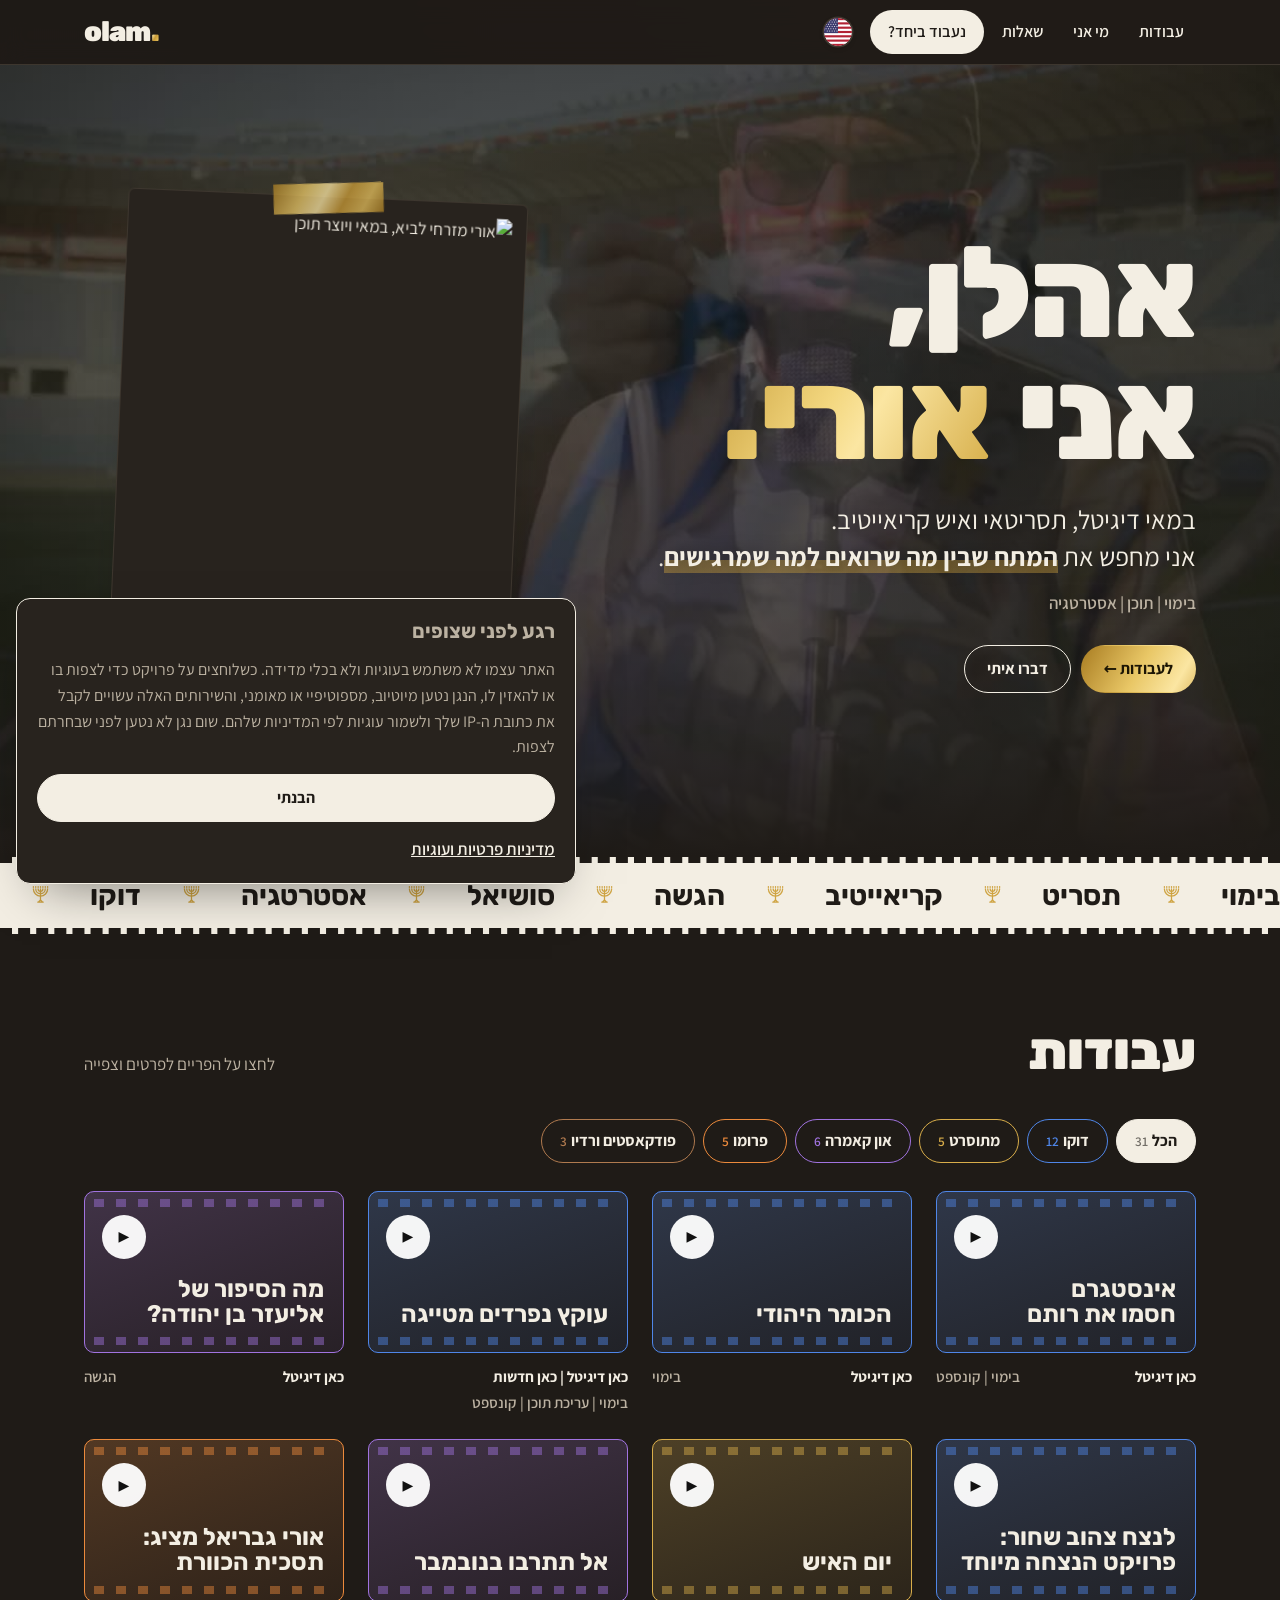
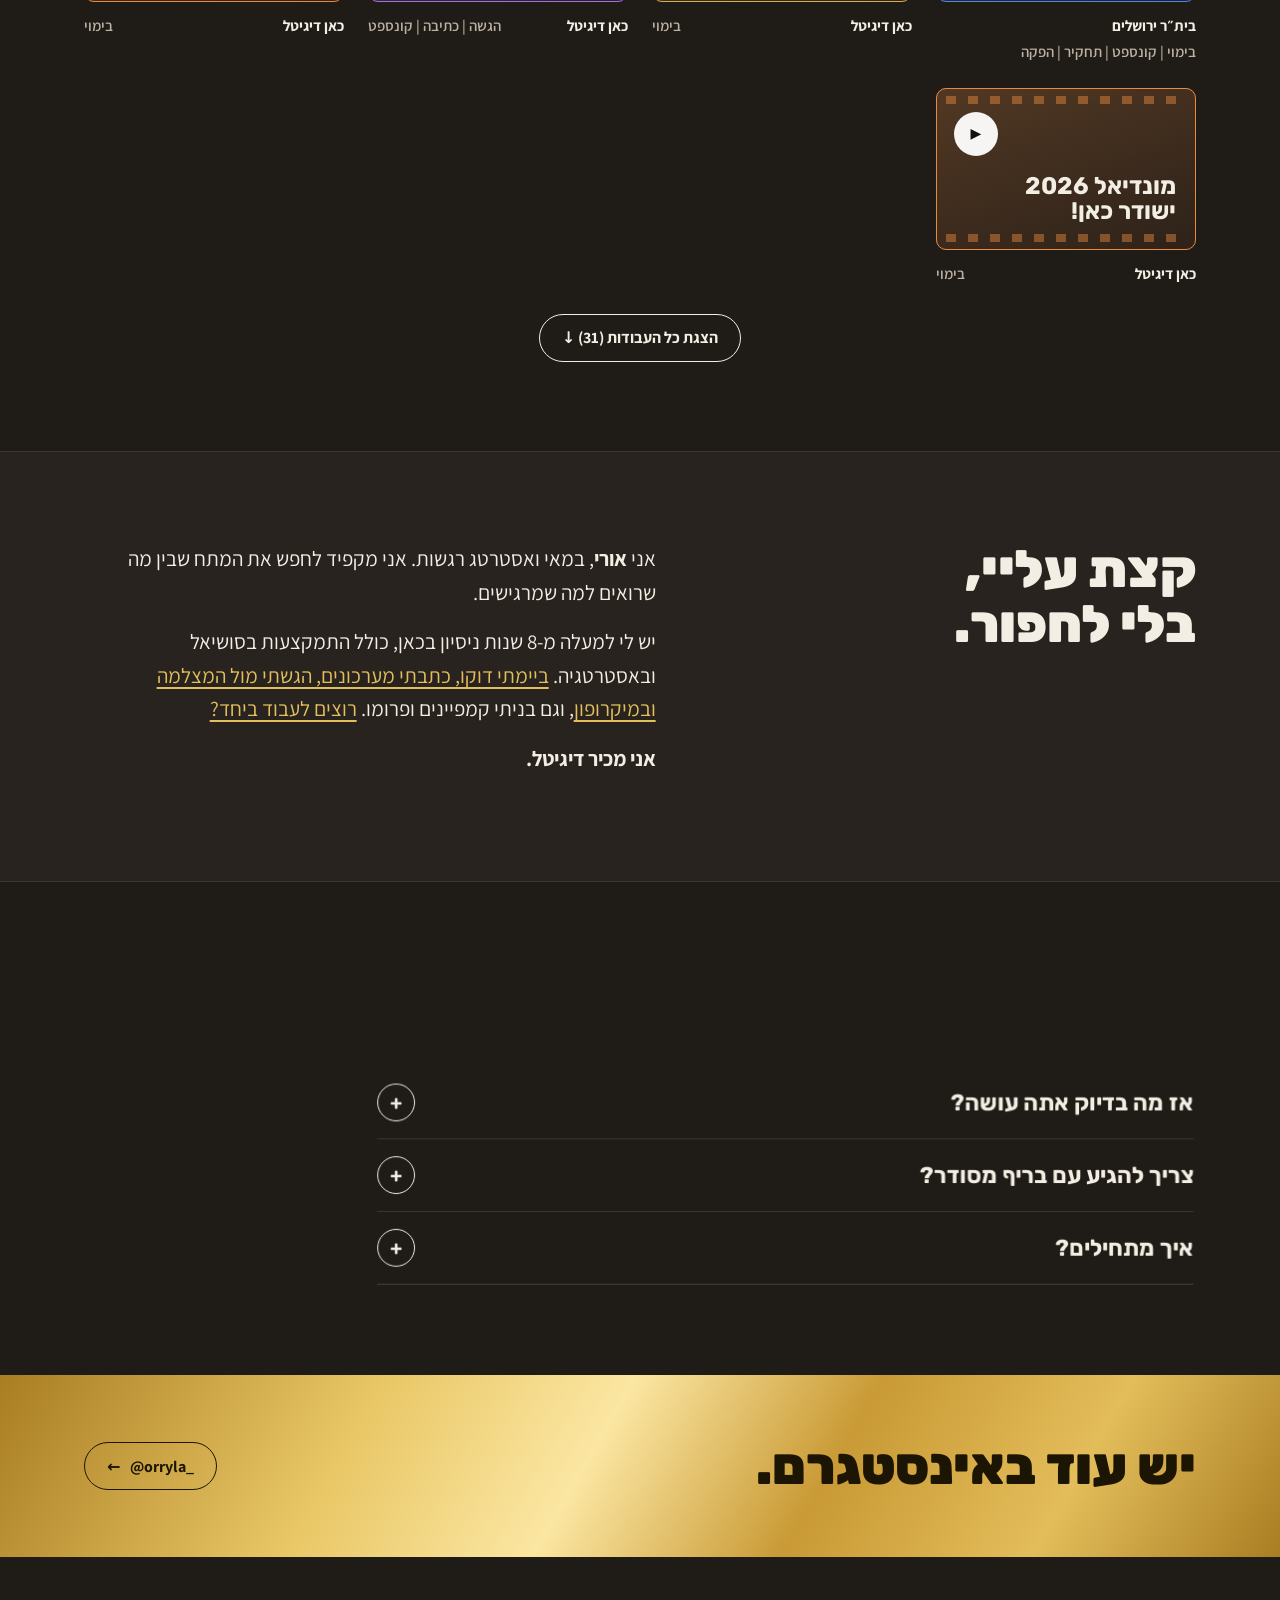
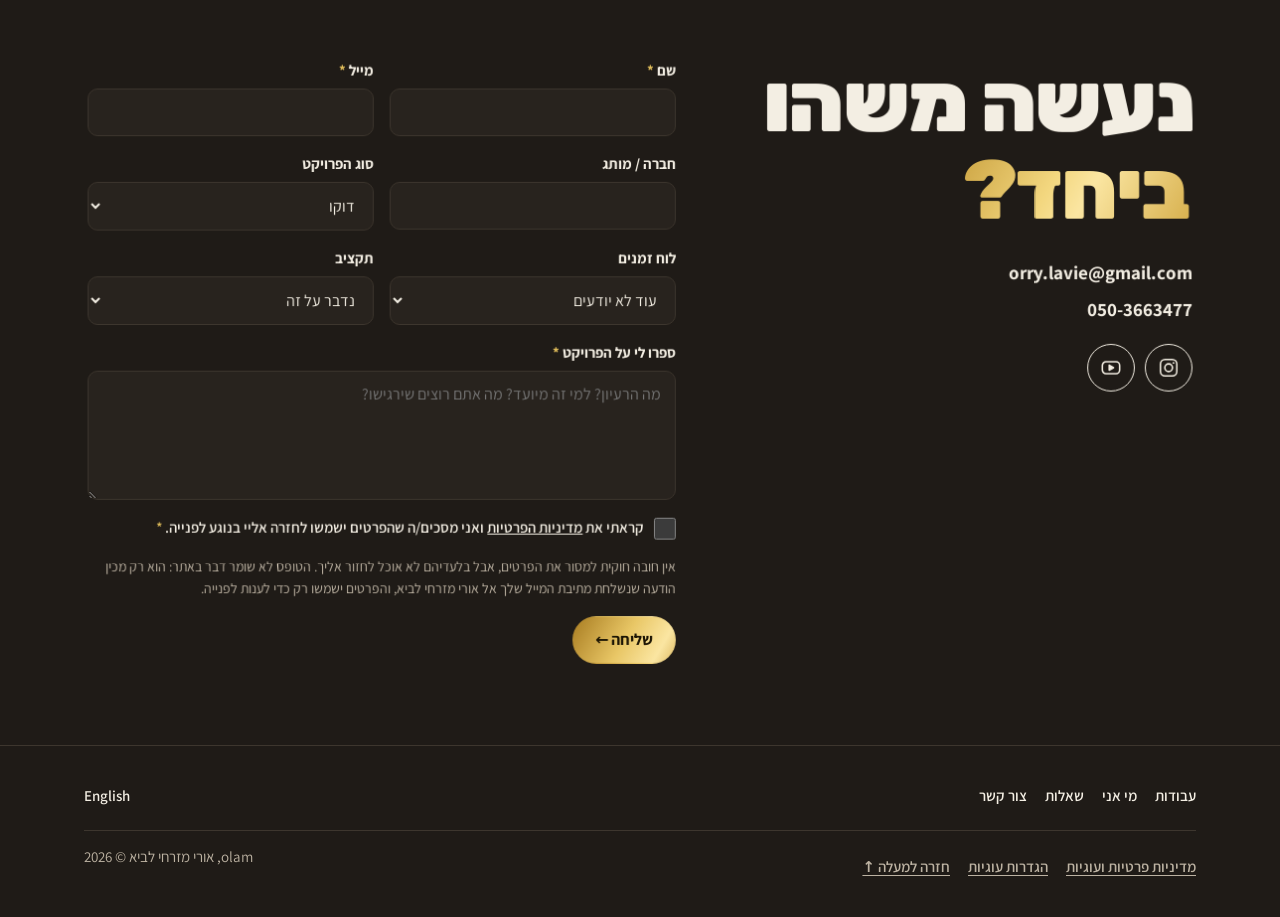
==== index.html @ 1e2a8e68 "Add files via upload" ====
<!DOCTYPE html>
<html lang="he" dir="rtl">
<head>
<meta charset="UTF-8">
<meta name="viewport" content="width=device-width, initial-scale=1, viewport-fit=cover">
<meta name="theme-color" content="#1f1b17">
<meta name="color-scheme" content="dark">
<!--seo:start-->
<title>אורי מזרחי לביא | בימוי דיגיטל וקריאייטיב</title>
<meta name="description" content="אורי מזרחי לביא – במאי דיגיטל, תסריטאי ואיש קריאייטיב עם יותר מ-8 שנות ניסיון בכאן. דוקו, מערכונים, הגשה, פודקאסטים ופרומו. צפו בעבודות ובואו נעבוד ביחד.">
<meta name="robots" content="index, follow, max-image-preview:large">
<meta name="author" content="אורי מזרחי לביא">
<meta http-equiv="Content-Security-Policy" content="upgrade-insecure-requests">
<link rel="canonical" href="https://www.your-domain.co.il/">
<link rel="alternate" hreflang="he" href="https://www.your-domain.co.il/">
<link rel="alternate" hreflang="en" href="https://www.your-domain.co.il/en/">
<link rel="alternate" hreflang="x-default" href="https://www.your-domain.co.il/">
<meta property="og:type" content="profile">
<meta property="og:site_name" content="olam">
<meta property="og:title" content="אורי מזרחי לביא | בימוי דיגיטל וקריאייטיב">
<meta property="og:description" content="אורי מזרחי לביא – במאי דיגיטל, תסריטאי ואיש קריאייטיב עם יותר מ-8 שנות ניסיון בכאן. דוקו, מערכונים, הגשה, פודקאסטים ופרומו. צפו בעבודות ובואו נעבוד ביחד.">
<meta property="og:url" content="https://www.your-domain.co.il/">
<meta property="og:image" content="https://www.your-domain.co.il/images/og-image.jpg">
<meta property="og:image:width" content="1200">
<meta property="og:image:height" content="630">
<meta property="og:image:alt" content="אורי מזרחי לביא – במאי, תוכן ואסטרטגיה">
<meta property="og:locale" content="he_IL">
<meta property="og:locale:alternate" content="en_US">
<meta property="profile:first_name" content="אורי">
<meta property="profile:last_name" content="מזרחי לביא">
<meta name="twitter:card" content="summary_large_image">
<meta name="twitter:title" content="אורי מזרחי לביא | בימוי דיגיטל וקריאייטיב">
<meta name="twitter:description" content="אורי מזרחי לביא – במאי דיגיטל, תסריטאי ואיש קריאייטיב עם יותר מ-8 שנות ניסיון בכאן. דוקו, מערכונים, הגשה, פודקאסטים ופרומו. צפו בעבודות ובואו נעבוד ביחד.">
<meta name="twitter:image" content="https://www.your-domain.co.il/images/og-image.jpg">
<link rel="icon" href="favicon.ico?v=202611242115b" sizes="any">
<link rel="icon" type="image/png" sizes="32x32" href="images/favicon-32.png?v=202611242115b">
<link rel="icon" type="image/png" sizes="192x192" href="images/icon-192.png?v=202611242115b">
<link rel="apple-touch-icon" href="images/apple-touch-icon.png?v=202611242115b">
<link rel="preload" as="image" type="image/avif" imagesrcset="images/orry-400.avif 400w, images/orry-800.avif 800w" imagesizes="(max-width: 600px) 78vw, 400px" fetchpriority="high">
<link rel="preload" as="font" type="font/woff2" href="fonts/rubik-hebrew-900-normal.woff2" crossorigin>
<link rel="preload" as="font" type="font/woff2" href="fonts/rubik-hebrew-700-normal.woff2" crossorigin>
<link rel="preload" as="font" type="font/woff2" href="fonts/assistant-hebrew-400-normal.woff2" crossorigin>
<link rel="preload" as="font" type="font/woff2" href="fonts/assistant-hebrew-600-normal.woff2" crossorigin>
<link rel="preload" as="font" type="font/woff2" href="fonts/assistant-hebrew-700-normal.woff2" crossorigin>

<script type="application/ld+json">{"@context":"https://schema.org","@graph":[{"@type":"Person","@id":"https://www.your-domain.co.il/#person","name":"אורי מזרחי לביא","alternateName":["Orry Mizrahi Lavie","Orry Lavie","אורי לביא","אורי מזרחי לביא"],"jobTitle":"במאי דיגיטל, תסריטאי ואיש קריאייטיב","description":"אורי מזרחי לביא – במאי דיגיטל, תסריטאי ואיש קריאייטיב עם יותר מ-8 שנות ניסיון בכאן. דוקו, מערכונים, הגשה, פודקאסטים ופרומו. צפו בעבודות ובואו נעבוד ביחד.","url":"https://www.your-domain.co.il/","image":"https://www.your-domain.co.il/images/orry-800.jpg","email":"mailto:orry.lavie@gmail.com","sameAs":["https://www.instagram.com/orryla_/","https://www.youtube.com/@orryla"],"knowsAbout":["בימוי","כתיבה","הגשה","תחקיר","אסטרטגיית תוכן","Directing","Documentary","Content strategy","Social media"]},{"@type":"WebSite","@id":"https://www.your-domain.co.il/#website","url":"https://www.your-domain.co.il/","name":"olam","alternateName":"אורי מזרחי לביא","inLanguage":["he","en"],"publisher":{"@id":"https://www.your-domain.co.il/#person"}},{"@type":"ProfilePage","@id":"https://www.your-domain.co.il/#webpage","url":"https://www.your-domain.co.il/","name":"אורי מזרחי לביא | בימוי דיגיטל וקריאייטיב","description":"אורי מזרחי לביא – במאי דיגיטל, תסריטאי ואיש קריאייטיב עם יותר מ-8 שנות ניסיון בכאן. דוקו, מערכונים, הגשה, פודקאסטים ופרומו. צפו בעבודות ובואו נעבוד ביחד.","inLanguage":"he","isPartOf":{"@id":"https://www.your-domain.co.il/#website"},"mainEntity":{"@id":"https://www.your-domain.co.il/#person"},"primaryImageOfPage":{"@type":"ImageObject","url":"https://www.your-domain.co.il/images/og-image.jpg","width":1200,"height":630}},{"@type":"ItemList","@id":"https://www.your-domain.co.il/#work","name":"עבודות","numberOfItems":31,"itemListElement":[{"@type":"ListItem","position":1,"item":{"@type":"CreativeWork","name":"אינסטגרם חסמו את רותם","url":"https://www.youtube.com/watch?v=dPL7OrazVGw","inLanguage":"he","creator":{"@id":"https://www.your-domain.co.il/#person"},"publisher":{"@type":"Organization","name":"כאן דיגיטל"},"description":"אז היא יצאה למסע פילוסופי בעקבות הזהות האותנטית שלה."}},{"@type":"ListItem","position":2,"item":{"@type":"CreativeWork","name":"תרגיל בחיבור: שתי אמהות חטופים נפגשות לשיחה","url":"https://www.youtube.com/watch?v=D3igZF82xqc","inLanguage":"he","creator":{"@id":"https://www.your-domain.co.il/#person"},"publisher":{"@type":"Organization","name":"כאן דיגיטל"},"description":"2 אמהות. 2 חטופים. 2 גישות. דאגה אחת. (צולם במהלך המו״מ על עסקאות החטופים, פברואר 2024)"}},{"@type":"ListItem","position":3,"item":{"@type":"CreativeWork","name":"סיפורה של סוליקה הצדקת","url":"https://www.youtube.com/watch?v=26YPxgVhWHA","inLanguage":"he","creator":{"@id":"https://www.your-domain.co.il/#person"},"publisher":{"@type":"Organization","name":"כאן דיגיטל"},"description":"ללה סוליקה, צעירה יהודייה שהואשמה בכפירה באסלאם במרוקו במאה ה-19, ולמרות שנגזר עליה גזר דין מוות סירבה לנטוש את יהדותה. סול. אגדה שהייתה באמת."}},{"@type":"ListItem","position":4,"item":{"@type":"CreativeWork","name":"בית אחד בח׳אן יונס","url":"https://www.youtube.com/watch?v=dgCvfAUChp8","inLanguage":"he","creator":{"@id":"https://www.your-domain.co.il/#person"},"publisher":{"@type":"Organization","name":"כאן דיגיטל"},"description":"פרויקט תיעוד מיוחד בן 18 ימים בבית אחד, של האנשים במלחמה, בזמן שלא נלחמים. ״האח הגדול״ ח׳אן יונס, אם תרצו."}},{"@type":"ListItem","position":5,"item":{"@type":"CreativeWork","name":"עוקץ נפרדים מטייגה","url":"https://www.youtube.com/watch?v=H4aGqiXSyHM","inLanguage":"he","creator":{"@id":"https://www.your-domain.co.il/#person"},"publisher":{"@type":"Organization","name":"כאן דיגיטל"},"description":"טייגה היה הכלב הישראלי האחרון של יחידת עוקץ. במשימתו האחרונה הוא חשף מחבלים והציל חיים, רגע לפני שנהרג. פרידה מגיבור."}},{"@type":"ListItem","position":6,"item":{"@type":"CreativeWork","name":"לנצח צהוב שחור: פרויקט הנצחה מיוחד","url":"https://www.youtube.com/watch?v=A8Bx1oX_Tls","inLanguage":"he","creator":{"@id":"https://www.your-domain.co.il/#person"},"publisher":{"@type":"Organization","name":"בית״ר ירושלים"},"description":"3 נרצחים. 3 סיפורים. אהבה אחת."}},{"@type":"ListItem","position":7,"item":{"@type":"CreativeWork","name":"הכומר היהודי","url":"https://www.youtube.com/watch?v=ECtKswTCMog","inLanguage":"he","creator":{"@id":"https://www.your-domain.co.il/#person"},"publisher":{"@type":"Organization","name":"כאן דיגיטל"},"description":"הוא למד כמוּרה אחרי השואה, הגיע לגדולה ואפילו היה בקשרים עם האפיפיור, אבל אף פעם לא שכח את הדם הזורם בעורקיו. סיפורו של הכומר היהודי מיפו."}},{"@type":"ListItem","position":8,"item":{"@type":"CreativeWork","name":"20 שנה ל-5:0 על אוסטריה","url":"https://www.youtube.com/watch?v=SDehhNoGnCc","inLanguage":"he","creator":{"@id":"https://www.your-domain.co.il/#person"},"publisher":{"@type":"Organization","name":"כאן דיגיטל"},"description":"מפגש מחזור של כוכבי אחת מתצוגות הכדורגל הכי גדולות של נבחרת ישראל לדורותיה."}},{"@type":"ListItem","position":9,"item":{"@type":"CreativeWork","name":"תרגיל בחיבור: חרדי ומילואימניק","url":"https://www.youtube.com/watch?v=3DyWmEZj5ww","inLanguage":"he","creator":{"@id":"https://www.your-domain.co.il/#person"},"publisher":{"@type":"Organization","name":"כאן דיגיטל"},"description":"מצד אחד מילואימניק ציוני בן הציונות הדתית ומהצד השני חרדי, לוחם קרבי לשעבר בעצמו. על הגיוס, על יהדות ועל עם ישראל."}},{"@type":"ListItem","position":10,"item":{"@type":"CreativeWork","name":"כאן אורייתא: יום הזיכרון הוא ראש השנה","url":"https://www.youtube.com/watch?v=SWNimXa5VVQ","inLanguage":"he","creator":{"@id":"https://www.your-domain.co.il/#person"},"publisher":{"@type":"Organization","name":"כאן דיגיטל"},"description":"הרבה לפני הרובד הציוני העצוב של הביטוי, יום הזיכרון היה למעשה יום הולדתה של האנושות."}},{"@type":"ListItem","position":11,"item":{"@type":"CreativeWork","name":"למורן אטיאס נמאס מהצביעות של ארגוני הנשים אחרי ה-7.10","url":"https://www.youtube.com/watch?v=HDm-RX-XSmU","inLanguage":"he","creator":{"@id":"https://www.your-domain.co.il/#person"},"publisher":{"@type":"Organization","name":"כאן דיגיטל"},"description":"מורן אטיאס בזעקה אל לבבותיהם הצבועים של ארגוני הנשים ברחבי העולם בעקבות זוועות השבעה באוקטובר."}},{"@type":"ListItem","position":12,"item":{"@type":"CreativeWork","name":"חנה אזולאי הספרי פונה לעם המרוקאי. במרוקאית","url":"https://www.youtube.com/watch?v=bPlpKjMCzfw","inLanguage":"he","creator":{"@id":"https://www.your-domain.co.il/#person"},"publisher":{"@type":"Organization","name":"כאן דיגיטל"},"description":"חנה אזולאי הספרי פונה לעם המרוקאי בשפתו ומבקשת להעביר להם את סיפור השבעה באוקטובר מזווית שכנראה עוד לא שמעו."}},{"@type":"ListItem","position":13,"item":{"@type":"CreativeWork","name":"יום האיש","url":"https://www.youtube.com/watch?v=Y2JkuJQf6wQ","inLanguage":"he","creator":{"@id":"https://www.your-domain.co.il/#person"},"publisher":{"@type":"Organization","name":"כאן דיגיטל"},"description":"איך נראה ראיון עבודה בעולם הפוך?"}},{"@type":"ListItem","position":14,"item":{"@type":"CreativeWork","name":"מסיבת פרידה מ-2023: השנאחסית","url":"https://www.youtube.com/watch?v=tw7QVt88N44","inLanguage":"he","creator":{"@id":"https://www.your-domain.co.il/#person"},"publisher":{"@type":"Organization","name":"כאן דיגיטל"},"description":"31 בדצמבר. 2023, שהביאה לנו את ההפגנות והמלחמה, עוד רגע מסתיימת, אבל 2024 מסרבת לצאת. ומה יש ל-1973 להגיד על זה? מסיבת שנים."}},{"@type":"ListItem","position":15,"item":{"@type":"CreativeWork","name":"מחשבות: מסאז׳ בזמן מלחמה","url":"https://www.youtube.com/watch?v=2F-gCksMRdY","inLanguage":"he","creator":{"@id":"https://www.your-domain.co.il/#person"},"publisher":{"@type":"Organization","name":"כאן דיגיטל"},"description":"רות מרגישה קצת לא נעים להתענג על מסאז׳ בזמן המלחמה, אבל השובר פג תוקף עוד יומיים."}},{"@type":"ListItem","position":16,"item":{"@type":"CreativeWork","name":"משכתבים את עשר המכות","url":"https://www.youtube.com/watch?v=d8nl7FoIrKs","inLanguage":"he","creator":{"@id":"https://www.your-domain.co.il/#person"},"publisher":{"@type":"Organization","name":"כאן דיגיטל"},"description":"כמו כל דבר, גם את עשר מכות מצריים צריך לרענן (או שלא)."}},{"@type":"ListItem","position":17,"item":{"@type":"CreativeWork","name":"האינטרוונשן","url":"https://www.youtube.com/watch?v=ODbxRt-jGAk","inLanguage":"he","creator":{"@id":"https://www.your-domain.co.il/#person"},"publisher":{"@type":"Organization","name":"כאן דיגיטל"},"description":"החבר׳ה במשרד סיכמו שלא מזמינים יותר אוכל, אבל מיכאל לא עמד בהבטחה."}},{"@type":"ListItem","position":18,"item":{"@type":"CreativeWork","name":"מה הסיפור של אליעזר בן יהודה?","url":"https://www.youtube.com/watch?v=ASVu9JXJBBc","inLanguage":"he","creator":{"@id":"https://www.your-domain.co.il/#person"},"publisher":{"@type":"Organization","name":"כאן דיגיטל"},"description":"כמה רחוק הלך מחיה השפה העברית אחר החזון שלו?"}},{"@type":"ListItem","position":19,"item":{"@type":"CreativeWork","name":"איך השפיעו היפנים על המוזיקה המזרחית בישראל?","url":"https://www.youtube.com/watch?v=8Fe0RkiWvkw","inLanguage":"he","creator":{"@id":"https://www.your-domain.co.il/#person"},"publisher":{"@type":"Organization","name":"כאן דיגיטל"},"description":"מהפכה טכנולוגית מדהימה שקרתה בצד אחד של העולם הובילה למהפכה חברתית-תרבותית מדהימה לא פחות בצד השני שלו."}},{"@type":"ListItem","position":20,"item":{"@type":"CreativeWork","name":"אל תתרבו בנובמבר","url":"https://www.youtube.com/watch?v=7bj1FphLXR4","inLanguage":"he","creator":{"@id":"https://www.your-domain.co.il/#person"},"publisher":{"@type":"Organization","name":"כאן דיגיטל"},"description":"לילדי החופש הגדול יש עניין לא פתור עם יום ההולדת שלהם, אז מצאנו להם פתרון אלטרנטיבי."}},{"@type":"ListItem","position":21,"item":{"@type":"CreativeWork","name":"מה הסיפור של באג 2000?","url":"https://www.youtube.com/watch?v=5-gH_q7OWbU","inLanguage":"he","creator":{"@id":"https://www.your-domain.co.il/#person"},"publisher":{"@type":"Organization","name":"כאן דיגיטל"},"description":"זה אמור היה להיות האסון הכי גדול שידעה האנושות. או אולי יריית פתיחה מטורפת לעידן הפייק ניוז?"}},{"@type":"ListItem","position":22,"item":{"@type":"CreativeWork","name":"מי מפחד מהמפלצת הירושלמית?","url":"https://www.youtube.com/watch?v=2EUEoh2fywM","inLanguage":"he","creator":{"@id":"https://www.your-domain.co.il/#person"},"publisher":{"@type":"Organization","name":"כאן דיגיטל"},"description":"צבועה שחור לבן, עם חלל שמזכיר רחם ו-3 מגלשות אדומות תלולות. הכירו את המפלצת, זאת שלכל ירושלמי יש זיכרון ממנה."}},{"@type":"ListItem","position":23,"item":{"@type":"CreativeWork","name":"למה אנחנו עושים ק*י רק בבית?","url":"https://www.youtube.com/watch?v=PwqSX5168x0","inLanguage":"he","creator":{"@id":"https://www.your-domain.co.il/#person"},"publisher":{"@type":"Organization","name":"כאן דיגיטל"},"description":"תסמונת ״השירותים הבטוחים״ — למה זה קורה? ומאיפה היא הגיעה?"}},{"@type":"ListItem","position":24,"item":{"@type":"CreativeWork","name":"25 שנה אחרי, חיים צינוביץ׳ חוזר לשרוף","url":"https://open.spotify.com/episode/68VsX7Rmlx4GBbswowqpzL","inLanguage":"he","creator":{"@id":"https://www.your-domain.co.il/#person"},"publisher":{"@type":"Organization","name":"כאן גימל"},"description":"פרויקט השרוף היה ״הפיגוע התרבותי הגדול בישראל״ והוא טמן בתוכו המון זעם ותסכול. רבע מאה ו-EP אחרי, צינוביץ׳ יושב לשיחה."}},{"@type":"ListItem","position":25,"item":{"@type":"CreativeWork","name":"בחזרה לנובה","url":"https://omny.fm/shows/mizadimandmarathons88/61dd2fe8-7342-472d-bcfb-b0b800f9c82d","inLanguage":"he","creator":{"@id":"https://www.your-domain.co.il/#person"},"publisher":{"@type":"Organization","name":"כאן 88"},"description":"מסע זיכרון מוזיקלי בין הסיפורים שקרעו את הלב, למוזיקה שמעט מאחה אותו. פרויקט חיבוק לשבט הטראנס הכאוב (נובמבר 2023)."}},{"@type":"ListItem","position":26,"item":{"@type":"CreativeWork","name":"עכשיו אתה מדבר","url":"https://open.spotify.com/show/13dElT81nLEUlsX9FgPStN","inLanguage":"he","creator":{"@id":"https://www.your-domain.co.il/#person"},"publisher":{"@type":"Organization","name":"כאן הסכתים"},"description":"בין ציפיות החברה לדרישות האבולוציה; בין הכוח והתחרות לרגישות ולחרדות; בין הדימוי לשקר. אורי לביא והפסיכולוג ד״ר גבריאל בוקובזה ז״ל מדברים בפתיחות על הנושא שגברים הכי פחות מדברים עליו — גברים."}},{"@type":"ListItem","position":27,"item":{"@type":"CreativeWork","name":"מונדיאל 2026 ישודר כאן!","url":"https://www.youtube.com/watch?v=s7zHZhwwa4k","inLanguage":"he","creator":{"@id":"https://www.your-domain.co.il/#person"},"publisher":{"@type":"Organization","name":"כאן דיגיטל"}}},{"@type":"ListItem","position":28,"item":{"@type":"CreativeWork","name":"חדש: קומדי BOX!","url":"https://www.youtube.com/watch?v=XrSV1HlLrpw","inLanguage":"he","creator":{"@id":"https://www.your-domain.co.il/#person"},"publisher":{"@type":"Organization","name":"כאן דיגיטל"}}},{"@type":"ListItem","position":29,"item":{"@type":"CreativeWork","name":"אורי גבריאל מציג: תסכית הכוורת","url":"https://www.youtube.com/watch?v=SmJgRgJIQyE","inLanguage":"he","creator":{"@id":"https://www.your-domain.co.il/#person"},"publisher":{"@type":"Organization","name":"כאן דיגיטל"}}},{"@type":"ListItem","position":30,"item":{"@type":"CreativeWork","name":"לך תזכור, הסכת על השואה מהרגע שהסתיימה","url":"https://www.youtube.com/watch?v=KPQhVAbs-ug","inLanguage":"he","creator":{"@id":"https://www.your-domain.co.il/#person"},"publisher":{"@type":"Organization","name":"כאן דיגיטל"}}},{"@type":"ListItem","position":31,"item":{"@type":"CreativeWork","name":"חברת מוריה: סיכום פעילות שנת 2025","url":"https://www.youtube.com/watch?v=7xqLVI5d7aQ","inLanguage":"he","creator":{"@id":"https://www.your-domain.co.il/#person"},"publisher":{"@type":"Organization","name":"חברת מוריה"}}}]}]}</script>
<!--seo:end-->
<!--css:start--><style>@font-face{font-family:"Rubik";font-style:normal;font-display:swap;font-weight:400;src:url(fonts/rubik-hebrew-400-normal.woff2)format("woff2");unicode-range:U+0307-0308,U+0590-05FF,U+200C-2010,U+20AA,U+25CC,U+FB1D-FB4F}@font-face{font-family:"Rubik";font-style:normal;font-display:swap;font-weight:400;src:url(fonts/rubik-latin-400-normal.woff2)format("woff2");unicode-range:U+0000-00FF,U+0131,U+0152-0153,U+02BB-02BC,U+02C6,U+02DA,U+02DC,U+0304,U+0308,U+0329,U+2000-206F,U+20AC,U+2122,U+2191,U+2193,U+2212,U+2215,U+FEFF,U+FFFD}@font-face{font-family:"Rubik";font-style:normal;font-display:swap;font-weight:500;src:url(fonts/rubik-hebrew-500-normal.woff2)format("woff2");unicode-range:U+0307-0308,U+0590-05FF,U+200C-2010,U+20AA,U+25CC,U+FB1D-FB4F}@font-face{font-family:"Rubik";font-style:normal;font-display:swap;font-weight:500;src:url(fonts/rubik-latin-500-normal.woff2)format("woff2");unicode-range:U+0000-00FF,U+0131,U+0152-0153,U+02BB-02BC,U+02C6,U+02DA,U+02DC,U+0304,U+0308,U+0329,U+2000-206F,U+20AC,U+2122,U+2191,U+2193,U+2212,U+2215,U+FEFF,U+FFFD}@font-face{font-family:"Rubik";font-style:normal;font-display:swap;font-weight:700;src:url(fonts/rubik-hebrew-700-normal.woff2)format("woff2");unicode-range:U+0307-0308,U+0590-05FF,U+200C-2010,U+20AA,U+25CC,U+FB1D-FB4F}@font-face{font-family:"Rubik";font-style:normal;font-display:swap;font-weight:700;src:url(fonts/rubik-latin-700-normal.woff2)format("woff2");unicode-range:U+0000-00FF,U+0131,U+0152-0153,U+02BB-02BC,U+02C6,U+02DA,U+02DC,U+0304,U+0308,U+0329,U+2000-206F,U+20AC,U+2122,U+2191,U+2193,U+2212,U+2215,U+FEFF,U+FFFD}@font-face{font-family:"Rubik";font-style:normal;font-display:swap;font-weight:900;src:url(fonts/rubik-hebrew-900-normal.woff2)format("woff2");unicode-range:U+0307-0308,U+0590-05FF,U+200C-2010,U+20AA,U+25CC,U+FB1D-FB4F}@font-face{font-family:"Rubik";font-style:normal;font-display:swap;font-weight:900;src:url(fonts/rubik-latin-900-normal.woff2)format("woff2");unicode-range:U+0000-00FF,U+0131,U+0152-0153,U+02BB-02BC,U+02C6,U+02DA,U+02DC,U+0304,U+0308,U+0329,U+2000-206F,U+20AC,U+2122,U+2191,U+2193,U+2212,U+2215,U+FEFF,U+FFFD}@font-face{font-family:"Assistant";font-style:normal;font-display:swap;font-weight:400;src:url(fonts/assistant-hebrew-400-normal.woff2)format("woff2");unicode-range:U+0307-0308,U+0590-05FF,U+200C-2010,U+20AA,U+25CC,U+FB1D-FB4F}@font-face{font-family:"Assistant";font-style:normal;font-display:swap;font-weight:400;src:url(fonts/assistant-latin-400-normal.woff2)format("woff2");unicode-range:U+0000-00FF,U+0131,U+0152-0153,U+02BB-02BC,U+02C6,U+02DA,U+02DC,U+0304,U+0308,U+0329,U+2000-206F,U+20AC,U+2122,U+2191,U+2193,U+2212,U+2215,U+FEFF,U+FFFD}@font-face{font-family:"Assistant";font-style:normal;font-display:swap;font-weight:600;src:url(fonts/assistant-hebrew-600-normal.woff2)format("woff2");unicode-range:U+0307-0308,U+0590-05FF,U+200C-2010,U+20AA,U+25CC,U+FB1D-FB4F}@font-face{font-family:"Assistant";font-style:normal;font-display:swap;font-weight:600;src:url(fonts/assistant-latin-600-normal.woff2)format("woff2");unicode-range:U+0000-00FF,U+0131,U+0152-0153,U+02BB-02BC,U+02C6,U+02DA,U+02DC,U+0304,U+0308,U+0329,U+2000-206F,U+20AC,U+2122,U+2191,U+2193,U+2212,U+2215,U+FEFF,U+FFFD}@font-face{font-family:"Assistant";font-style:normal;font-display:swap;font-weight:700;src:url(fonts/assistant-hebrew-700-normal.woff2)format("woff2");unicode-range:U+0307-0308,U+0590-05FF,U+200C-2010,U+20AA,U+25CC,U+FB1D-FB4F}@font-face{font-family:"Assistant";font-style:normal;font-display:swap;font-weight:700;src:url(fonts/assistant-latin-700-normal.woff2)format("woff2");unicode-range:U+0000-00FF,U+0131,U+0152-0153,U+02BB-02BC,U+02C6,U+02DA,U+02DC,U+0304,U+0308,U+0329,U+2000-206F,U+20AC,U+2122,U+2191,U+2193,U+2212,U+2215,U+FEFF,U+FFFD}:root{color-scheme:dark;--bg:#1f1b17;--ink:#f3eee3;--soft:#bcb2a2;--rule:#3d362e;--card:#28231e;--hot:#e2bf5c;--gold:#cfa443;--on-hot:#1c1504;--gold-fill:linear-gradient(120deg,#a97d22 0%,#e9c766 28%,#fbe6a2 46%,#c99a35 64%,#e3bd5a 82%,#a97d22 100%);--gold-text:linear-gradient(120deg,#c9a03e 0%,#f3d77f 40%,#fbe6a2 55%,#d4ab45 100%);--c1:#332d26;--c2:var(--gold-fill);--c3:#4058d6;--c4:#5d6b40;--c5:#463e33;--ease:cubic-bezier(.2,.7,.2,1)}:root[data-theme=light],:root[data-theme=dark]{color-scheme:dark}*{box-sizing:border-box;min-width:0;margin:0;padding:0}html{background:#1f1b17;overflow-x:clip;scroll-behavior:smooth;scroll-padding-top:76px}body{background:radial-gradient(1200px 700px at 85% -10%,rgba(207,164,67,.1),transparent 60%),radial-gradient(900px 600px at 0% 40%,rgba(255,240,210,.035),transparent 60%),var(--bg);background-attachment:fixed;color:var(--ink);font:17px/1.6 Assistant,system-ui,sans-serif;overflow-x:clip;-webkit-font-smoothing:antialiased}a{color:inherit}img{display:block;max-width:100%}h1,h2,h3,.disp{font-family:Rubik,Assistant,sans-serif;line-height:1.05;text-wrap:balance}.wrap{max-width:1240px;margin-inline:auto;padding-inline:max(5vw,16px)}.band{padding-block:clamp(48px,7vw,104px)}.sec-h{display:flex;flex-wrap:wrap;align-items:end;justify-content:space-between;gap:12px 24px;margin-bottom:clamp(24px,4vw,40px)}.sec-h h2{font-size:clamp(34px,5vw,52px);font-weight:900}.sec-h p{color:var(--soft);max-width:30em}:focus-visible{outline:3px solid var(--gold);outline-offset:3px;border-radius:6px}button{font:inherit;color:inherit;background:0 0;border:0;cursor:pointer}.bar{position:sticky;top:0;z-index:20;background:color-mix(in srgb,var(--bg) 88%,transparent);backdrop-filter:blur(12px);-webkit-backdrop-filter:blur(12px);border-bottom:1px solid var(--rule)}.bar .wrap{display:flex;align-items:center;justify-content:space-between;height:64px;gap:16px}.logo{font:900 28px/1 Rubik,sans-serif;text-decoration:none;letter-spacing:-.03em}.logo i{font-style:normal;background:var(--gold-fill);-webkit-background-clip:text;background-clip:text;color:transparent}.bar nav ul{display:flex;gap:6px;list-style:none;align-items:center}.bar nav a{display:inline-flex;align-items:center;min-height:44px;padding:0 12px;border-radius:999px;text-decoration:none;font-weight:600;font-size:16px}.bar nav a:hover{background:var(--rule)}.bar nav a.cta{background:var(--ink);color:var(--bg);padding:0 18px}.menu{display:none;order:-1;width:44px;height:44px;border:1px solid var(--rule);border-radius:50%;place-items:center;font-size:20px}.hero{padding-block:clamp(32px,6vw,80px) clamp(40px,6vw,72px)}.hero .wrap{display:grid;grid-template-columns:minmax(0,1.25fr) minmax(0,1fr);gap:clamp(28px,5vw,72px);align-items:center}.hi{font-size:clamp(56px,10vw,128px);font-weight:900;letter-spacing:-.02em;line-height:.95}.hi span{background:var(--gold-text);-webkit-background-clip:text;background-clip:text;color:transparent;padding-inline:.04em;display:inline-block;animation:wave 2.4s var(--ease) .6s 2}@keyframes wave{0%,to{transform:none}20%{transform:rotate(-8deg)}40%{transform:rotate(6deg)}60%{transform:rotate(-4deg)}}.lead{font-size:clamp(20px,2.2vw,26px);line-height:1.45;margin-top:24px;max-width:22em}.lead b{background:linear-gradient(transparent 62%,color-mix(in srgb,var(--gold) 45%,transparent) 62%)}.roles{color:var(--soft);margin-top:14px;font-weight:600}.hero-cta{display:flex;flex-wrap:wrap;gap:10px;margin-top:28px}.btn{display:inline-flex;align-items:center;gap:10px;min-height:48px;padding:0 22px;border-radius:999px;border:1.5px solid var(--ink);font-weight:700;text-decoration:none;font-size:16px;white-space:nowrap;transition:transform .2s var(--ease),background .2s}.btn:hover{transform:translateY(-2px)}.btn.hot{background:var(--gold-fill);background-size:200% 100%;border-color:transparent;color:var(--on-hot);transition:transform .2s var(--ease),background-position .6s var(--ease)}.btn.hot:hover{background-position:100%0}.frame{position:relative;justify-self:center;width:min(100%,400px);padding:14px 14px 56px;background:var(--card);border:1px solid var(--rule);border-radius:6px;transform:rotate(2.5deg);box-shadow:0 30px 50px -28px rgba(0,0,0,.45)}.frame img{aspect-ratio:4/5;width:100%;height:auto;object-fit:cover;object-position:center 20%;border-radius:3px}.frame figcaption{position:absolute;inset-inline:14px;bottom:14px;font:700 17px Rubik,sans-serif;display:flex;justify-content:space-between}.frame figcaption small{color:var(--soft);font:600 14px Assistant,sans-serif}.tape{position:absolute;top:-14px;inset-inline-start:50%;translate:50%0;width:110px;height:30px;background:var(--gold-fill);opacity:.75;transform:rotate(-4deg)}.scroll-hint{display:inline-flex;gap:8px;margin-top:36px;color:var(--soft);font-weight:600;text-decoration:none}.strip{background:var(--ink);color:var(--bg);overflow:hidden;border-block:6px dashed var(--bg);outline:0}.strip div{display:flex;gap:40px;width:max-content;padding:16px 0;font:700 clamp(20px,2.4vw,28px) Rubik,sans-serif;animation:roll 38s linear infinite}.strip span::after{content:"";display:inline-block;width:.7em;height:.7em;vertical-align:.02em;margin-inline-start:40px;background:var(--gold);-webkit-mask:url("data:image/svg+xml,%3Csvg xmlns='http://www.w3.org/2000/svg' viewBox='0 0 24 24' fill='none' stroke='black' stroke-width='1.6' stroke-linecap='round'%3E%3Cpath d='M12 5v14'/%3E%3Cpath d='M9 5a3 3 0 0 0 6 0'/%3E%3Cpath d='M6 5a6 6 0 0 0 12 0'/%3E%3Cpath d='M3 5a9 9 0 0 0 18 0'/%3E%3Cpath d='M8.5 21.5h7M12 19l-2.5 2.5M12 19l2.5 2.5'/%3E%3Cg fill='black' stroke='none'%3E%3Cellipse cx='3' cy='2.6' rx='.9' ry='1.3'/%3E%3Cellipse cx='6' cy='2.6' rx='.9' ry='1.3'/%3E%3Cellipse cx='9' cy='2.6' rx='.9' ry='1.3'/%3E%3Cellipse cx='12' cy='2.6' rx='.9' ry='1.3'/%3E%3Cellipse cx='15' cy='2.6' rx='.9' ry='1.3'/%3E%3Cellipse cx='18' cy='2.6' rx='.9' ry='1.3'/%3E%3Cellipse cx='21' cy='2.6' rx='.9' ry='1.3'/%3E%3C/g%3E%3C/svg%3E")center/contain no-repeat;mask:url("data:image/svg+xml,%3Csvg xmlns='http://www.w3.org/2000/svg' viewBox='0 0 24 24' fill='none' stroke='black' stroke-width='1.6' stroke-linecap='round'%3E%3Cpath d='M12 5v14'/%3E%3Cpath d='M9 5a3 3 0 0 0 6 0'/%3E%3Cpath d='M6 5a6 6 0 0 0 12 0'/%3E%3Cpath d='M3 5a9 9 0 0 0 18 0'/%3E%3Cpath d='M8.5 21.5h7M12 19l-2.5 2.5M12 19l2.5 2.5'/%3E%3Cg fill='black' stroke='none'%3E%3Cellipse cx='3' cy='2.6' rx='.9' ry='1.3'/%3E%3Cellipse cx='6' cy='2.6' rx='.9' ry='1.3'/%3E%3Cellipse cx='9' cy='2.6' rx='.9' ry='1.3'/%3E%3Cellipse cx='12' cy='2.6' rx='.9' ry='1.3'/%3E%3Cellipse cx='15' cy='2.6' rx='.9' ry='1.3'/%3E%3Cellipse cx='18' cy='2.6' rx='.9' ry='1.3'/%3E%3Cellipse cx='21' cy='2.6' rx='.9' ry='1.3'/%3E%3C/g%3E%3C/svg%3E")center/contain no-repeat}@keyframes roll{to{translate:50%0}}.chips{display:flex;flex-wrap:wrap;gap:8px;margin-bottom:28px}.chip{min-height:44px;padding:0 18px;border-radius:999px;border:1.5px solid var(--rule);font-weight:700;font-size:16px}.chip[aria-pressed=true]{background:var(--ink);border-color:var(--ink);color:var(--bg)}.chip small{opacity:.6;font-weight:600;margin-inline-start:4px}.grid{display:grid;grid-template-columns:repeat(auto-fill,minmax(260px,1fr));gap:clamp(16px,2vw,24px)}.card{text-align:start;display:flex;flex-direction:column;gap:12px;cursor:pointer}.shot{position:relative;aspect-ratio:16/10;border-radius:10px;overflow:hidden;padding:26px 20px;display:flex;align-items:end;color:#fff;background:var(--c);transition:transform .35s var(--ease),box-shadow .35s}.shot::before,.shot::after{content:"";position:absolute;inset-inline:10px;height:8px;background:repeating-linear-gradient(90deg,rgba(255,255,255,.28)0 10px,transparent 10px 22px)}.shot::before{top:8px}.shot::after{bottom:8px}.shot h3{font-size:clamp(20px,1.9vw,24px);font-weight:700;position:relative}.shot .play{position:absolute;top:24px;inset-inline-end:18px;width:44px;height:44px;border-radius:50%;background:rgba(255,255,255,.95);color:#111;display:grid;place-items:center;font-size:14px;transition:transform .3s var(--ease)}.card:hover .shot{transform:translateY(-4px) rotate(-.6deg);box-shadow:0 22px 40px -24px rgba(0,0,0,.5)}.card:hover .play{transform:scale(1.12)}.k-doco{--c:var(--c1)}.k-scripted{--c:var(--c2)}.k-scripted .shot{color:#1c1504}.k-oncamera{--c:var(--c3)}.k-audio{--c:var(--c4)}.k-promo{--c:var(--c5)}.k-promo .shot{color:var(--ink)}.k-promo .shot::before,.k-promo .shot::after,.k-scripted .shot::before,.k-scripted .shot::after{background:repeating-linear-gradient(90deg,rgba(0,0,0,.18)0 10px,transparent 10px 22px)}.card .meta{display:flex;justify-content:space-between;gap:8px;font-size:15px;color:var(--soft);font-weight:600}.card .meta b{color:var(--ink)}.cases{display:grid;gap:16px}.case{display:grid;grid-template-columns:minmax(0,1fr) minmax(0,1.4fr) auto;align-items:center;gap:20px 32px;padding:28px clamp(20px,3vw,36px);border-radius:14px;background:var(--card);border:1px solid var(--rule);text-align:start;cursor:pointer;transition:border-color .25s,transform .3s var(--ease)}.case:hover{border-color:var(--ink);transform:translateX(-4px)}.case .who{font-weight:700;color:var(--hot);font-size:15px}.case h3{font-size:clamp(24px,2.6vw,32px);font-weight:900;margin-top:6px}.case p{color:var(--soft)}.case .go{width:52px;height:52px;border-radius:50%;background:var(--ink);color:var(--bg);display:grid;place-items:center;font-size:20px}.about .wrap{display:grid;grid-template-columns:minmax(0,1fr) minmax(0,1.2fr);gap:clamp(28px,5vw,72px);align-items:start}.about h2{font-size:clamp(34px,5vw,52px);font-weight:900}.about .txt p{font-size:clamp(18px,1.8vw,21px);margin-bottom:16px}.about .txt p b{font-weight:700}.facts{display:grid;grid-template-columns:repeat(3,minmax(0,1fr));gap:16px;margin-top:28px;padding-top:24px;border-top:1px solid var(--rule)}.facts dt{font-size:14px;color:var(--soft);font-weight:600}.facts dd{font:900 clamp(22px,2.4vw,30px)/1.1 Rubik,sans-serif;margin-top:4px}.facts dd em{font-style:normal;background:var(--gold-text);-webkit-background-clip:text;background-clip:text;color:transparent}.faq{max-width:820px}.faq details{border-bottom:1px solid var(--rule)}.faq summary{list-style:none;display:flex;justify-content:space-between;align-items:center;gap:16px;min-height:72px;font:700 clamp(19px,2vw,23px) Rubik,sans-serif;cursor:pointer}.faq summary::-webkit-details-marker{display:none}.faq summary::after{content:"+";flex:none;width:36px;height:36px;border-radius:50%;border:1.5px solid var(--ink);display:grid;place-items:center;font-size:20px;transition:transform .3s var(--ease)}.faq details[open] summary::after{transform:rotate(45deg);background:var(--gold-fill);border-color:transparent;color:var(--on-hot)}.faq details p{padding:0 0 24px;color:var(--soft);font-size:18px;max-width:40em}.insta{background:var(--gold-fill);color:var(--on-hot)}.insta .wrap{display:flex;flex-wrap:wrap;align-items:center;justify-content:space-between;gap:20px}.insta h2{font-size:clamp(30px,5vw,52px);font-weight:900}.insta .btn{border-color:var(--on-hot)}.insta .btn:hover{background:var(--on-hot);color:var(--gold)}.contact .wrap{display:grid;grid-template-columns:minmax(0,1fr) minmax(0,1.3fr);gap:clamp(28px,5vw,72px)}.contact h2{font-size:clamp(44px,7vw,84px);font-weight:900;letter-spacing:-.02em}.contact h2 em{font-style:normal;background:var(--gold-text);-webkit-background-clip:text;background-clip:text;color:transparent;padding-inline:.04em}.direct{margin-top:24px;display:grid;gap:6px;font-size:19px}.direct a{text-decoration:none;font-weight:700}.direct a:hover{color:var(--hot)}.socials{display:flex;gap:10px;margin-top:20px}.socials a{width:48px;height:48px;border-radius:50%;border:1.5px solid var(--ink);display:grid;place-items:center}.socials a:hover{background:var(--ink);color:var(--bg)}.socials svg{width:22px;height:22px}form{display:grid;grid-template-columns:repeat(2,minmax(0,1fr));gap:16px}label{display:block;font-weight:700;font-size:15px}label>input,label>select,label>textarea{display:block;margin-top:6px}label.full,.full{grid-column:1/-1}input,select,textarea{font:16px Assistant,sans-serif;color:var(--ink);background:var(--card);border:1.5px solid var(--rule);border-radius:10px;padding:12px 14px;min-height:48px;width:100%}textarea{min-height:130px;resize:vertical}input:focus,select:focus,textarea:focus{outline:0;border-color:var(--ink)}.req{color:var(--hot)}#sent{grid-column:1/-1;padding:18px;border-radius:12px;background:var(--card);border:1.5px dashed var(--gold)}#sent p{margin-bottom:12px}#sent .row{display:flex;flex-wrap:wrap;gap:10px}footer{border-top:1px solid var(--rule);padding-block:28px;color:var(--soft);font-size:15px}footer .wrap{display:flex;flex-wrap:wrap;justify-content:space-between;gap:10px}.scrim{position:fixed;inset:0;z-index:40;background:rgba(10,9,8,.55);opacity:0;visibility:hidden;transition:opacity .3s,visibility 0s .3s}.panel{position:fixed;z-index:41;top:0;bottom:0;inset-inline-end:0;width:min(640px,100%);background:var(--bg);overflow-y:auto;transform:translateX(-102%);transition:transform .45s var(--ease);display:flex;flex-direction:column}body.open .scrim{opacity:1;visibility:visible;transition:opacity .3s}body.open .panel{transform:none}body.open{overflow:hidden}.p-top{position:sticky;top:0;display:flex;justify-content:space-between;align-items:center;padding:12px max(4vw,16px);background:var(--bg);border-bottom:1px solid var(--rule);z-index:1}.p-top button{min-height:44px;padding:0 16px;border-radius:999px;border:1.5px solid var(--ink);font-weight:700}.p-body{padding:24px max(4vw,16px) 40px;display:grid;gap:18px}.p-media{position:relative;aspect-ratio:16/9;border-radius:12px;overflow:hidden;background:var(--c,#111);color:#fff;display:grid;place-items:center;text-align:center;padding:24px}.p-media.sq{aspect-ratio:auto;min-height:240px}.p-media iframe{position:absolute;inset:0;width:100%;height:100%;border:0}.p-media a{display:inline-flex;align-items:center;gap:10px;min-height:52px;padding:0 24px;border-radius:999px;background:#fff;color:#111;font-weight:700;text-decoration:none}.p-who{color:var(--hot);font-weight:700}.p-body h3{font-size:clamp(28px,4vw,40px);font-weight:900}.p-body .d{font-size:19px}.p-role{display:flex;flex-wrap:wrap;gap:8px}.p-role span{padding:6px 14px;border-radius:999px;background:var(--card);border:1px solid var(--rule);font-weight:600;font-size:15px}.p-next{margin-top:12px;justify-self:start}.cc{position:fixed;z-index:50;inset-inline:16px;bottom:16px;max-width:560px;margin-inline-start:auto;background:var(--card);color:var(--ink);border:1.5px solid var(--ink);border-radius:14px;padding:20px;box-shadow:0 24px 50px -24px rgba(0,0,0,.5);display:grid;gap:14px}.cc[hidden]{display:none}.cc .cc-h{font:700 20px Rubik,sans-serif}.cc p{font-size:16px;color:var(--soft)}.cc .row{display:flex;flex-wrap:wrap;gap:10px}.cc .row .btn{flex:1;justify-content:center;min-width:120px}.btn.ink{background:var(--ink);color:var(--bg);border-color:var(--ink)}.cc a{font-weight:600}.consent{display:flex;gap:10px;align-items:flex-start;font-weight:600;font-size:15px}.consent input{width:22px;height:22px;min-height:0;margin-top:2px;flex:none;accent-color:var(--gold)}.note{font-size:14px;color:var(--soft)}.note a,.legal a,.legal button{font-weight:600;text-decoration:underline;text-underline-offset:3px}.legal{display:flex;flex-wrap:wrap;gap:6px 18px;align-items:center}.legal button{min-height:44px;font-size:15px;color:var(--soft)}.gate{display:grid;gap:12px;justify-items:center;max-width:30em}.gate p{font-size:15px;opacity:.85}.gate button{min-height:48px;padding:0 22px;border-radius:999px;background:#fff;color:#111;font-weight:700}.gate a{background:0 0!important;color:inherit!important;min-height:44px;text-decoration:underline!important;font-weight:600}.policy h3{font-size:clamp(28px,4vw,40px);font-weight:900}.policy h4{font:700 20px Rubik,sans-serif;margin-top:10px}.policy p,.policy li{font-size:17px}.policy ul{padding-inline-start:20px;display:grid;gap:8px}.policy .upd{color:var(--soft);font-size:15px}.policy a{font-weight:600}.prog{position:fixed;top:0;inset-inline:0;height:4px;z-index:30;background:var(--gold-fill);transform-origin:right;transform:scaleX(0)}.js .rv{opacity:0;translate:0 48px;transition:opacity .9s var(--ease),translate .9s var(--ease);transition-delay:var(--d,0s)}.js .rv.in{opacity:1;translate:0 0}.js .sec-h h2,.js .about h2,.js .contact h2,.js .insta h2{clip-path:inset(0 0 100%0);translate:0 30px;transition:clip-path 1s var(--ease),translate 1s var(--ease)}.js .in h2,.js h2.in{clip-path:inset(0 0-10%0);translate:0 0}.js .case.rv{translate:-60px 0}.js .case.rv.in{translate:0 0}.js .insta{clip-path:inset(0 6%round 40px);transition:clip-path 1.1s var(--ease)}.js .insta.in{clip-path:inset(0 0 round 0)}.js .about{background-position:0 0}.frame{will-change:transform}.bar nav .lang{display:grid;place-items:center;width:44px;height:44px;border-radius:50%}.bar nav .lang svg{width:28px;height:28px;border-radius:50%;box-shadow:0 0 0 1.5px var(--rule),0 2px 6px -2px rgba(0,0,0,.35);transition:transform .25s var(--ease)}.bar nav .lang:hover svg{transform:scale(1.12)}.ltr-start{text-align:right}html[dir=ltr] .ltr-start{text-align:left}html[dir=ltr] .prog{transform-origin:left}html[dir=ltr] .panel{transform:translateX(102%)}html[dir=ltr] body.open .panel{transform:none}html[dir=ltr] .tape{translate:-50%0;transform:rotate(4deg)}html[dir=ltr] .frame{transform:rotate(-2.5deg)}html[dir=ltr] .case:hover{transform:translateX(4px)}html[dir=ltr] .js .case.rv{translate:60px 0}html[dir=ltr] .js .case.rv.in{translate:0 0}html[dir=ltr] .strip div{animation-name:rollL}@keyframes rollL{to{translate:-50%0}}html[dir=ltr] .hi{letter-spacing:-.03em}html[dir=ltr] footer .legal{order:2}@media (max-width:860px){.menu{display:grid}.bar nav{position:absolute;top:64px;inset-inline:0;background:var(--bg);border-bottom:1px solid var(--rule);padding:8px max(5vw,16px) 20px;display:none}.bar nav.open{display:block}.bar nav ul{flex-direction:column;align-items:stretch}.bar nav a{font-size:20px;min-height:52px}.bar nav a.cta{justify-content:center;margin-top:8px}.bar nav .lang{margin-top:8px}.hero .wrap,.about .wrap,.contact .wrap{grid-template-columns:1fr}.frame{width:min(78%,340px)}.case{grid-template-columns:1fr auto}.case p{grid-column:1/-1;grid-row:2}}@media (max-width:600px){form{grid-template-columns:1fr}.facts{grid-template-columns:1fr 1fr}.hero-cta .btn{flex:1;justify-content:center}.frame figcaption small{display:none}}html{-webkit-text-size-adjust:100%;text-size-adjust:100%}a,button,summary,label{-webkit-tap-highlight-color:transparent;touch-action:manipulation}.bar{padding-top:env(safe-area-inset-top,0)}.logo{display:inline-flex;align-items:center;min-height:44px}.scroll-hint{min-height:44px;align-items:center}.legal a,.legal button{display:inline-flex;align-items:center;min-height:44px}footer{padding-bottom:calc(28px + env(safe-area-inset-bottom,0))}.cc{bottom:calc(16px + env(safe-area-inset-bottom,0));max-height:calc(100svh - 100px);overflow-y:auto}.panel{overscroll-behavior:contain;-webkit-overflow-scrolling:touch;padding-bottom:env(safe-area-inset-bottom,0)}.p-top{padding-top:calc(12px + env(safe-area-inset-top,0))}html:has(body.open){overflow:hidden}.p-next{white-space:normal;text-align:start;line-height:1.3;padding-block:10px}.more-row{display:flex;justify-content:center;margin-top:28px}.more-row .btn[hidden]{display:none}.card .meta{flex-wrap:wrap;row-gap:2px}@media (hover:none){.card:hover .shot,.case:hover,.btn:hover,.card:hover .play,.bar nav .lang:hover svg{transform:none;box-shadow:none}.card:active .shot{transform:scale(.98)}.case:active,.btn:active{transform:scale(.98)}}@media (min-width:601px) and (max-width:860px){.hero .wrap{grid-template-columns:minmax(0,1.3fr) minmax(0,1fr);gap:28px}.hi{font-size:clamp(56px,9.5vw,84px)}.lead{font-size:20px}.frame{width:100%;padding:10px 10px 44px}.frame figcaption{font-size:15px;inset-inline:10px;bottom:10px}.frame figcaption small{display:none}.grid{grid-template-columns:repeat(2,minmax(0,1fr))}}@media (max-width:600px){.band{padding-block:clamp(44px,10vw,64px)}.chips{flex-wrap:nowrap;overflow-x:auto;scrollbar-width:none;margin-inline:calc(-1*max(5vw,16px));padding-inline:max(5vw,16px);scroll-snap-type:x proximity;-webkit-mask-image:linear-gradient(90deg,transparent,#000 16px,#000 calc(100% - 16px),transparent)}.chips::-webkit-scrollbar{display:none}.chip{flex:none;scroll-snap-align:start}.shot{aspect-ratio:2/1;padding:22px 16px}.shot .play{top:20px;width:40px;height:40px}.grid{gap:22px}.case{padding:20px;gap:12px 16px}.case .go{width:44px;height:44px}.cc{inset-inline:10px;padding:16px;gap:10px}.cc p{font-size:14.5px;line-height:1.5}.cc .cc-h{font-size:18px}.p-body{padding-top:16px}.p-body h3{font-size:28px}.p-body .d{font-size:17px}.faq summary{min-height:64px;font-size:18px}.insta .wrap{flex-direction:column;align-items:flex-start}footer .wrap{flex-direction:column;align-items:flex-start}.foot-nav .foot-lang{margin-inline-start:0}}html.lenis,html.lenis body{height:auto}.lenis:not(.lenis-autoToggle).lenis-stopped{overflow:clip}.lenis.lenis-smooth [data-lenis-prevent]{overscroll-behavior:contain}.lenis.lenis-smooth iframe{pointer-events:none}.lenis.lenis-smooth .panel iframe{pointer-events:auto}html.lenis{scroll-behavior:auto}.sec{--p:1;--q:0}html.motion .sec>.wrap{transform:translate3d(0,calc((1 - var(--p))*110px),0) scale(calc(1 - (1 - var(--p))*.06 - var(--q)*.05));opacity:calc(.15 + var(--p)*.85 - var(--q)*.55);transform-origin:50%0;will-change:transform,opacity}html.motion .hero .wrap{--h:0;transform:translate3d(0,calc(var(--h)*-70px),0) scale(calc(1 - var(--h)*.07));opacity:calc(1 - var(--h)*.85);transform-origin:50%0;will-change:transform,opacity}html.motion .strip{transform:translate3d(0,0,0) rotate(calc(var(--sr,0)*1deg));transform-origin:50% 50%}html.motion .faq details:nth-child(2){--d:.08s}html.motion .faq details:nth-child(3){--d:.16s}html.motion .about .txt p{transition:opacity .9s var(--ease),translate .9s var(--ease)}html.motion .about .txt:not(.in) p{opacity:0;translate:0 24px}html.motion .about .txt.in p:nth-child(2){transition-delay:.12s}html.motion .about .txt.in p:nth-child(3){transition-delay:.24s}.hero{position:relative;isolation:isolate;overflow:hidden;min-height:min(88svh,860px);display:flex;align-items:center}.hero>.wrap{position:relative;z-index:1;width:100%}.hero-bg{position:absolute;inset:0;z-index:-1;overflow:hidden}.hero-bg video{position:absolute;inset:0;width:100%;height:100%;object-fit:cover;opacity:0;transition:opacity 1.2s ease}.hero.has-video .hero-bg video{opacity:1}.hero.has-video .hero-ph{opacity:0}.hero-ph{position:absolute;inset:-10%;transition:opacity 1.2s ease;background:radial-gradient(40% 50%at 20% 30%,rgba(207,164,67,.28),transparent 70%),radial-gradient(35% 45%at 80% 70%,rgba(140,90,40,.32),transparent 70%),radial-gradient(50% 60%at 60% 20%,rgba(255,235,200,.08),transparent 70%),#241f1a;animation:drift 18s ease-in-out infinite alternate}.hero-ph::after{content:"";position:absolute;inset:0;opacity:.18;mix-blend-mode:overlay;background-image:url("data:image/svg+xml,%3Csvg xmlns='http://www.w3.org/2000/svg' width='160' height='160'%3E%3Cfilter id='n'%3E%3CfeTurbulence type='fractalNoise' baseFrequency='.9' numOctaves='2' stitchTiles='stitch'/%3E%3C/filter%3E%3Crect width='100%25' height='100%25' filter='url(%23n)'/%3E%3C/svg%3E")}@keyframes drift{0%{transform:translate3d(0,0,0) scale(1)}50%{transform:translate3d(3%,-2%,0) scale(1.06)}to{transform:translate3d(-3%,2%,0) scale(1.02)}}.ph-label{position:absolute;bottom:20px;inset-inline-start:max(5vw,16px);z-index:2;padding:6px 14px;border-radius:999px;border:1.5px dashed rgba(226,191,92,.7);background:rgba(31,27,23,.5);color:#f3d77f;font-size:14px;font-weight:600;letter-spacing:.02em}.hero-shade{position:absolute;inset:0;background:linear-gradient(to bottom,rgba(31,27,23,.6),rgba(31,27,23,.45) 35%,rgba(31,27,23,.75) 85%,var(--bg)),radial-gradient(80% 70%at 75% 45%,rgba(20,17,14,.55),transparent 70%)}html[dir=ltr] .hero-shade{background:linear-gradient(to bottom,rgba(31,27,23,.6),rgba(31,27,23,.45) 35%,rgba(31,27,23,.75) 85%,var(--bg)),radial-gradient(80% 70%at 25% 45%,rgba(20,17,14,.55),transparent 70%)}.vid-toggle{position:absolute;z-index:2;bottom:20px;inset-inline-end:max(5vw,16px);width:44px;height:44px;border-radius:50%;border:1.5px solid rgba(243,238,227,.5);background:rgba(31,27,23,.45);color:var(--ink);font-size:12px;display:grid;place-items:center;backdrop-filter:blur(6px);-webkit-backdrop-filter:blur(6px)}.vid-toggle:hover{border-color:var(--ink)}.vid-toggle[hidden]{display:none}.hero.has-video .ph-label{display:none}.hero .lead,.hero .roles{text-shadow:0 1px 18px rgba(0,0,0,.45)}@media (max-width:600px){.hero{min-height:auto;padding-bottom:72px}.ph-label{bottom:16px;top:auto}.vid-toggle{bottom:12px}}@media (prefers-reduced-motion:reduce){.hero-ph{animation:none}}@media (prefers-reduced-motion:reduce){html{scroll-behavior:auto}.strip div,.hi span{animation:none}.panel,.scrim{transition:none}.js .rv{translate:none!important;transition:opacity .7s ease}.js .sec-h h2,.js .about h2,.js .contact h2,.js .insta h2,.js .insta{clip-path:none;translate:none;transition:none}.prog{display:none}}a.card,a.case{text-decoration:none;color:inherit}.about .txt a{color:var(--hot);text-underline-offset:4px}.foot-nav{display:flex;flex-wrap:wrap;gap:4px 18px;width:100%;padding-bottom:12px;margin-bottom:4px;border-bottom:1px solid var(--rule)}.foot-nav a{display:inline-flex;align-items:center;min-height:44px;text-decoration:none;font-weight:600;color:var(--ink)}.foot-nav a:hover{color:var(--hot)}.foot-nav .foot-lang{margin-inline-start:auto}.frame picture{display:block}@media (max-width:600px){.hero .lead{font-size:clamp(14px,4.2vw,19px)}}.shot .thumb{position:absolute;inset:0;z-index:0}.shot .thumb img{width:100%;height:100%;object-fit:cover;object-position:50% 35%;display:block;transform:scale(1.02);transition:transform .9s var(--ease),filter .6s ease;filter:saturate(.92)}.has-thumb .shot{background:#1a1714}.has-thumb .shot::before,.has-thumb .shot::after{z-index:2;background:repeating-linear-gradient(90deg,rgba(255,255,255,.35)0 10px,transparent 10px 22px);mix-blend-mode:overlay}.has-thumb .shot h3{z-index:2;text-shadow:0 2px 14px rgba(0,0,0,.55)}.has-thumb .shot .play{z-index:2;background:rgba(255,255,255,.9);backdrop-filter:blur(6px);-webkit-backdrop-filter:blur(6px);box-shadow:0 6px 20px -6px rgba(0,0,0,.5)}.has-thumb .shot .thumb::after{content:"";position:absolute;inset:0;background:linear-gradient(to top,rgba(20,17,14,.88)0,rgba(20,17,14,.55) 32%,rgba(20,17,14,.08) 62%,rgba(20,17,14,.18) 100%)}.has-thumb .shot{box-shadow:inset 0 0 0 1px rgba(255,255,255,.06)}@media (hover:hover){.has-thumb:hover .thumb img{transform:scale(1.07);filter:saturate(1.05)}}.p-media iframe{background:#0d0b09}.card.has-thumb .shot{color:#fff}.k-doco{--frame:#4f86e8}.k-scripted{--frame:#d8ad4a}.k-oncamera{--frame:#a173e0}.k-promo{--frame:#ec8a3c}.k-audio{--frame:#b07a4f}.card .shot{outline:1px solid var(--frame);outline-offset:-1px}.card:not(.has-thumb) .shot{background:linear-gradient(160deg,color-mix(in srgb,var(--frame) 22%,#26211c),color-mix(in srgb,var(--frame) 8%,#1d1916));color:#f3eee3}.card:not(.has-thumb) .shot::before,.card:not(.has-thumb) .shot::after{background:repeating-linear-gradient(90deg,color-mix(in srgb,var(--frame) 45%,transparent)0 10px,transparent 10px 22px)}.has-thumb .shot .thumb{border-radius:inherit}.has-thumb .shot .thumb::after{border-radius:inherit;box-shadow:inset 0 0 0 1px var(--frame)}.chip[data-f=doco]{--frame:#4f86e8}.chip[data-f=scripted]{--frame:#d8ad4a}.chip[data-f=oncamera]{--frame:#a173e0}.chip[data-f=promo]{--frame:#ec8a3c}.chip[data-f=audio]{--frame:#b07a4f}.chip:not([data-f=all]){border:1px solid var(--frame);transition:background .25s,color .25s}.chip:not([data-f=all]) small{color:var(--frame);opacity:1}@media (hover:hover){.chip:not([data-f=all]):hover{background:color-mix(in srgb,var(--frame) 12%,transparent)}}.chip:not([data-f=all])[aria-pressed=true]{background:linear-gradient(160deg,color-mix(in srgb,var(--frame) 34%,#26211c),color-mix(in srgb,var(--frame) 16%,#1d1916));border-color:var(--frame);color:#f3eee3}.chip:not([data-f=all])[aria-pressed=true] small{color:#f3eee3;opacity:.75}.grid>.card{width:100%;min-width:0;align-self:start}.grid>.card{display:flex;box-sizing:border-box;justify-self:stretch;-webkit-user-select:none;user-select:none}.card:focus-visible{outline:2px solid var(--gold);outline-offset:4px;border-radius:12px}</style><!--css:end-->
<script>document.documentElement.classList.add('js');if(!matchMedia('(prefers-reduced-motion: reduce)').matches)document.documentElement.classList.add('motion')</script>
</head>
<body>

<div class="prog" id="prog" aria-hidden="true"></div>
<header class="bar">
  <div class="wrap">
    <nav id="nav" aria-label="ניווט ראשי" data-ta="aria-label:navLabel">
      <ul>
        <li><a href="#work" data-t="nWork">עבודות</a></li>
        <li><a href="#about" data-t="nAbout">מי אני</a></li>
        <li><a href="#faq" data-t="nFaq">שאלות</a></li>
        <li><a class="cta" href="#contact" data-t="nCta">נעבוד ביחד?</a></li>
        <li><a class="lang" id="langBtn" href="en/" hreflang="en" lang="en" aria-label="English version"><svg viewBox="0 0 30 30" aria-hidden="true"><defs><clipPath id="cUS"><circle cx="15" cy="15" r="15"/></clipPath></defs><g clip-path="url(#cUS)"><rect width="30" height="30" fill="#fff"/><rect y="0.000" width="30" height="2.308" fill="#b22234"/><rect y="4.615" width="30" height="2.308" fill="#b22234"/><rect y="9.231" width="30" height="2.308" fill="#b22234"/><rect y="13.846" width="30" height="2.308" fill="#b22234"/><rect y="18.462" width="30" height="2.308" fill="#b22234"/><rect y="23.077" width="30" height="2.308" fill="#b22234"/><rect y="27.692" width="30" height="2.308" fill="#b22234"/><rect width="15" height="16.15" fill="#3c3b6e"/><circle cx="2.20" cy="2.00" r=".55" fill="#fff"/><circle cx="4.80" cy="2.00" r=".55" fill="#fff"/><circle cx="7.40" cy="2.00" r=".55" fill="#fff"/><circle cx="10.00" cy="2.00" r=".55" fill="#fff"/><circle cx="12.60" cy="2.00" r=".55" fill="#fff"/><circle cx="3.50" cy="4.40" r=".55" fill="#fff"/><circle cx="6.10" cy="4.40" r=".55" fill="#fff"/><circle cx="8.70" cy="4.40" r=".55" fill="#fff"/><circle cx="11.30" cy="4.40" r=".55" fill="#fff"/><circle cx="13.90" cy="4.40" r=".55" fill="#fff"/><circle cx="2.20" cy="6.80" r=".55" fill="#fff"/><circle cx="4.80" cy="6.80" r=".55" fill="#fff"/><circle cx="7.40" cy="6.80" r=".55" fill="#fff"/><circle cx="10.00" cy="6.80" r=".55" fill="#fff"/><circle cx="12.60" cy="6.80" r=".55" fill="#fff"/><circle cx="3.50" cy="9.20" r=".55" fill="#fff"/><circle cx="6.10" cy="9.20" r=".55" fill="#fff"/><circle cx="8.70" cy="9.20" r=".55" fill="#fff"/><circle cx="11.30" cy="9.20" r=".55" fill="#fff"/><circle cx="13.90" cy="9.20" r=".55" fill="#fff"/><circle cx="2.20" cy="11.60" r=".55" fill="#fff"/><circle cx="4.80" cy="11.60" r=".55" fill="#fff"/><circle cx="7.40" cy="11.60" r=".55" fill="#fff"/><circle cx="10.00" cy="11.60" r=".55" fill="#fff"/><circle cx="12.60" cy="11.60" r=".55" fill="#fff"/><circle cx="3.50" cy="14.00" r=".55" fill="#fff"/><circle cx="6.10" cy="14.00" r=".55" fill="#fff"/><circle cx="8.70" cy="14.00" r=".55" fill="#fff"/><circle cx="11.30" cy="14.00" r=".55" fill="#fff"/><circle cx="13.90" cy="14.00" r=".55" fill="#fff"/></g></svg></a></li>
      </ul>
    </nav>
    <button class="menu" id="menuBtn" aria-controls="nav" aria-expanded="false" aria-label="תפריט" data-ta="aria-label:menu">☰</button>
    <a class="logo" href="#top" lang="en" dir="ltr">olam<i>.</i></a>
  </div>
</header>

<main id="top">
  <section class="hero">
    <!-- HERO VIDEO: put your file at videos/hero.mp4 (and optionally videos/hero-poster.jpg) -->
    <div class="hero-bg" aria-hidden="true">
      <div class="hero-ph"></div>
      <!-- Hero video: data-src (computers), data-src-sm (phones), data-poster (still shown while it loads) -->
      <video id="heroVideo" autoplay muted loop playsinline preload="none" data-src="videos/hero.mp4" data-src-sm="videos/hero-sm.mp4" data-poster="videos/hero-poster.jpg"></video>
      <div class="hero-shade"></div>
      <span class="ph-label">▶ <span data-t="phLabel">מקום לסרטון רקע</span></span>
    </div>
    <button type="button" class="vid-toggle" id="vidToggle" aria-label="השהיית סרטון הרקע" data-ta="aria-label:vidPause" hidden><span aria-hidden="true">❚❚</span></button>
    <div class="wrap">
      <div>
        <h1 class="hi" data-t="hi">אהלן,<br>אני <span>אורי.</span></h1>
        <p class="lead" data-t="lead">במאי דיגיטל, תסריטאי ואיש קריאייטיב.<br>אני מחפש את <b>המתח שבין מה שרואים למה שמרגישים</b>.</p>
        <p class="roles" data-t="roles">בימוי | תוכן | אסטרטגיה</p>
        <div class="hero-cta">
          <a class="btn hot" href="#work" data-t="toWork">לעבודות ←</a>
          <a class="btn" href="#contact" data-t="talk">דברו איתי</a>
        </div>
      </div>
      <figure class="frame">
        <span class="tape" aria-hidden="true"></span>
        <picture>
          <source type="image/avif" srcset="images/orry-400.avif 400w, images/orry-800.avif 800w" sizes="(max-width: 600px) 78vw, 400px">
          <source type="image/webp" srcset="images/orry-400.webp 400w, images/orry-800.webp 800w" sizes="(max-width: 600px) 78vw, 400px">
          <img src="images/orry-800.jpg" srcset="images/orry-400.jpg 400w, images/orry-800.jpg 800w" sizes="(max-width: 600px) 78vw, 400px" alt="אורי מזרחי לביא, במאי ויוצר תוכן" data-ta="alt:name" width="800" height="1000" fetchpriority="high" decoding="async">
        </picture>
        <figcaption data-t="cap">אורי מזרחי לביא <small>אומנות הסיפור. בדיגיטל.</small></figcaption>
      </figure>
    </div>
  </section>

  <div class="strip" aria-hidden="true"><div id="roll"><span>בימוי</span><span>תסריט</span><span>קריאייטיב</span><span>הגשה</span><span>סושיאל</span><span>אסטרטגיה</span><span>דוקו</span><span>מערכונים</span><span>אקספליינרים</span><span>פרומו</span><span>פודקאסטים</span><span>בימוי</span><span>תסריט</span><span>קריאייטיב</span><span>הגשה</span><span>סושיאל</span><span>אסטרטגיה</span><span>דוקו</span><span>מערכונים</span><span>אקספליינרים</span><span>פרומו</span><span>פודקאסטים</span></div><!--/roll--></div>

  <section class="band sec" id="work">
    <div class="wrap">
      <div class="sec-h rv">
        <h2 data-t="workH">עבודות</h2>
        <p data-t="workP">לחצו על הפריים לפרטים וצפייה</p>
      </div>
      <div class="chips rv" style="--d:.15s" id="chips" role="group" aria-label="סינון לפי סוג" data-ta="aria-label:filter"><button class="chip" data-f="all" aria-pressed="true">הכל<small>31</small></button><button class="chip" data-f="doco" aria-pressed="false">דוקו<small>12</small></button><button class="chip" data-f="scripted" aria-pressed="false">מתוסרט<small>5</small></button><button class="chip" data-f="oncamera" aria-pressed="false">און קאמרה<small>6</small></button><button class="chip" data-f="promo" aria-pressed="false">פרומו<small>5</small></button><button class="chip" data-f="audio" aria-pressed="false">פודקאסטים ורדיו<small>3</small></button></div><!--/chips-->
      <div class="grid" id="grid"><a class="card rv k-doco has-thumb" style="--d:0s" data-i="0" href="https://www.youtube.com/watch?v=dPL7OrazVGw" target="_blank" rel="noopener"><div class="shot"><picture class="thumb"><source type="image/webp" srcset="images/thumbs/rotem-480.webp 480w, images/thumbs/rotem-960.webp 960w" sizes="(max-width: 600px) 92vw, (max-width: 860px) 46vw, 400px"><img src="images/thumbs/rotem-480.jpg" srcset="images/thumbs/rotem-480.jpg 480w, images/thumbs/rotem-960.jpg 960w" sizes="(max-width: 600px) 92vw, (max-width: 860px) 46vw, 400px" alt="אינסטגרם חסמו את רותם" width="480" height="300" loading="lazy" decoding="async" onerror="var c=this.closest('.card');c&amp;&amp;c.classList.remove('has-thumb');this.parentNode.remove()"></picture><span class="play" aria-hidden="true">▶</span><h3>אינסטגרם חסמו את רותם</h3></div><div class="meta"><b>כאן דיגיטל</b><span>בימוי | קונספט</span></div></a><a class="card rv k-doco has-thumb" style="--d:0.08s" data-i="6" href="https://www.youtube.com/watch?v=ECtKswTCMog" target="_blank" rel="noopener"><div class="shot"><picture class="thumb"><source type="image/webp" srcset="images/thumbs/priest-480.webp 480w, images/thumbs/priest-960.webp 960w" sizes="(max-width: 600px) 92vw, (max-width: 860px) 46vw, 400px"><img src="images/thumbs/priest-480.jpg" srcset="images/thumbs/priest-480.jpg 480w, images/thumbs/priest-960.jpg 960w" sizes="(max-width: 600px) 92vw, (max-width: 860px) 46vw, 400px" alt="הכומר היהודי" width="480" height="300" loading="lazy" decoding="async" onerror="var c=this.closest('.card');c&amp;&amp;c.classList.remove('has-thumb');this.parentNode.remove()"></picture><span class="play" aria-hidden="true">▶</span><h3>הכומר היהודי</h3></div><div class="meta"><b>כאן דיגיטל</b><span>בימוי</span></div></a><a class="card rv k-doco has-thumb" style="--d:0.16s" data-i="4" href="https://www.youtube.com/watch?v=H4aGqiXSyHM" target="_blank" rel="noopener"><div class="shot"><picture class="thumb"><source type="image/webp" srcset="images/thumbs/taiga-480.webp 480w, images/thumbs/taiga-960.webp 960w" sizes="(max-width: 600px) 92vw, (max-width: 860px) 46vw, 400px"><img src="images/thumbs/taiga-480.jpg" srcset="images/thumbs/taiga-480.jpg 480w, images/thumbs/taiga-960.jpg 960w" sizes="(max-width: 600px) 92vw, (max-width: 860px) 46vw, 400px" alt="עוקץ נפרדים מטייגה" width="480" height="300" loading="lazy" decoding="async" onerror="var c=this.closest('.card');c&amp;&amp;c.classList.remove('has-thumb');this.parentNode.remove()"></picture><span class="play" aria-hidden="true">▶</span><h3>עוקץ נפרדים מטייגה</h3></div><div class="meta"><b>כאן דיגיטל | כאן חדשות</b><span>בימוי | עריכת תוכן | קונספט</span></div></a><a class="card rv k-oncamera has-thumb" style="--d:0s" data-i="17" href="https://www.youtube.com/watch?v=ASVu9JXJBBc" target="_blank" rel="noopener"><div class="shot"><picture class="thumb"><source type="image/webp" srcset="images/thumbs/benyehuda-480.webp 480w, images/thumbs/benyehuda-960.webp 960w" sizes="(max-width: 600px) 92vw, (max-width: 860px) 46vw, 400px"><img src="images/thumbs/benyehuda-480.jpg" srcset="images/thumbs/benyehuda-480.jpg 480w, images/thumbs/benyehuda-960.jpg 960w" sizes="(max-width: 600px) 92vw, (max-width: 860px) 46vw, 400px" alt="מה הסיפור של אליעזר בן יהודה?" width="480" height="300" loading="lazy" decoding="async" onerror="var c=this.closest('.card');c&amp;&amp;c.classList.remove('has-thumb');this.parentNode.remove()"></picture><span class="play" aria-hidden="true">▶</span><h3>מה הסיפור של אליעזר בן יהודה?</h3></div><div class="meta"><b>כאן דיגיטל</b><span>הגשה</span></div></a><a class="card rv k-doco has-thumb" style="--d:0.08s" data-i="5" href="https://www.youtube.com/watch?v=A8Bx1oX_Tls" target="_blank" rel="noopener"><div class="shot"><picture class="thumb"><source type="image/webp" srcset="images/thumbs/beitar-480.webp 480w, images/thumbs/beitar-960.webp 960w" sizes="(max-width: 600px) 92vw, (max-width: 860px) 46vw, 400px"><img src="images/thumbs/beitar-480.jpg" srcset="images/thumbs/beitar-480.jpg 480w, images/thumbs/beitar-960.jpg 960w" sizes="(max-width: 600px) 92vw, (max-width: 860px) 46vw, 400px" alt="לנצח צהוב שחור: פרויקט הנצחה מיוחד" width="480" height="300" loading="lazy" decoding="async" onerror="var c=this.closest('.card');c&amp;&amp;c.classList.remove('has-thumb');this.parentNode.remove()"></picture><span class="play" aria-hidden="true">▶</span><h3>לנצח צהוב שחור: פרויקט הנצחה מיוחד</h3></div><div class="meta"><b>בית״ר ירושלים</b><span>בימוי | קונספט | תחקיר | הפקה</span></div></a><a class="card rv k-scripted has-thumb" style="--d:0.16s" data-i="12" href="https://www.youtube.com/watch?v=Y2JkuJQf6wQ" target="_blank" rel="noopener"><div class="shot"><picture class="thumb"><source type="image/webp" srcset="images/thumbs/mensday-480.webp 480w, images/thumbs/mensday-960.webp 960w" sizes="(max-width: 600px) 92vw, (max-width: 860px) 46vw, 400px"><img src="images/thumbs/mensday-480.jpg" srcset="images/thumbs/mensday-480.jpg 480w, images/thumbs/mensday-960.jpg 960w" sizes="(max-width: 600px) 92vw, (max-width: 860px) 46vw, 400px" alt="יום האיש" width="480" height="300" loading="lazy" decoding="async" onerror="var c=this.closest('.card');c&amp;&amp;c.classList.remove('has-thumb');this.parentNode.remove()"></picture><span class="play" aria-hidden="true">▶</span><h3>יום האיש</h3></div><div class="meta"><b>כאן דיגיטל</b><span>בימוי</span></div></a><a class="card rv k-oncamera has-thumb" style="--d:0s" data-i="19" href="https://www.youtube.com/watch?v=7bj1FphLXR4" target="_blank" rel="noopener"><div class="shot"><picture class="thumb"><source type="image/webp" srcset="images/thumbs/november-480.webp 480w, images/thumbs/november-960.webp 960w" sizes="(max-width: 600px) 92vw, (max-width: 860px) 46vw, 400px"><img src="images/thumbs/november-480.jpg" srcset="images/thumbs/november-480.jpg 480w, images/thumbs/november-960.jpg 960w" sizes="(max-width: 600px) 92vw, (max-width: 860px) 46vw, 400px" alt="אל תתרבו בנובמבר" width="480" height="300" loading="lazy" decoding="async" onerror="var c=this.closest('.card');c&amp;&amp;c.classList.remove('has-thumb');this.parentNode.remove()"></picture><span class="play" aria-hidden="true">▶</span><h3>אל תתרבו בנובמבר</h3></div><div class="meta"><b>כאן דיגיטל</b><span>הגשה | כתיבה | קונספט</span></div></a><a class="card rv k-promo has-thumb" style="--d:0.08s" data-i="28" href="https://www.youtube.com/watch?v=SmJgRgJIQyE" target="_blank" rel="noopener"><div class="shot"><picture class="thumb"><source type="image/webp" srcset="images/thumbs/hive-480.webp 480w, images/thumbs/hive-960.webp 960w" sizes="(max-width: 600px) 92vw, (max-width: 860px) 46vw, 400px"><img src="images/thumbs/hive-480.jpg" srcset="images/thumbs/hive-480.jpg 480w, images/thumbs/hive-960.jpg 960w" sizes="(max-width: 600px) 92vw, (max-width: 860px) 46vw, 400px" alt="אורי גבריאל מציג: תסכית הכוורת" width="480" height="300" loading="lazy" decoding="async" onerror="var c=this.closest('.card');c&amp;&amp;c.classList.remove('has-thumb');this.parentNode.remove()"></picture><span class="play" aria-hidden="true">▶</span><h3>אורי גבריאל מציג: תסכית הכוורת</h3></div><div class="meta"><b>כאן דיגיטל</b><span>בימוי</span></div></a><a class="card rv k-promo has-thumb" style="--d:0.16s" data-i="26" href="https://www.youtube.com/watch?v=s7zHZhwwa4k" target="_blank" rel="noopener"><div class="shot"><picture class="thumb"><source type="image/webp" srcset="images/thumbs/mundial-480.webp 480w, images/thumbs/mundial-960.webp 960w" sizes="(max-width: 600px) 92vw, (max-width: 860px) 46vw, 400px"><img src="images/thumbs/mundial-480.jpg" srcset="images/thumbs/mundial-480.jpg 480w, images/thumbs/mundial-960.jpg 960w" sizes="(max-width: 600px) 92vw, (max-width: 860px) 46vw, 400px" alt="מונדיאל 2026 ישודר כאן!" width="480" height="300" loading="lazy" decoding="async" onerror="var c=this.closest('.card');c&amp;&amp;c.classList.remove('has-thumb');this.parentNode.remove()"></picture><span class="play" aria-hidden="true">▶</span><h3>מונדיאל 2026 ישודר כאן!</h3></div><div class="meta"><b>כאן דיגיטל</b><span>בימוי</span></div></a><a class="card rv k-doco has-thumb" style="--d:0s" data-i="1" href="https://www.youtube.com/watch?v=D3igZF82xqc" target="_blank" rel="noopener"><div class="shot"><picture class="thumb"><source type="image/webp" srcset="images/thumbs/mothers-480.webp 480w, images/thumbs/mothers-960.webp 960w" sizes="(max-width: 600px) 92vw, (max-width: 860px) 46vw, 400px"><img src="images/thumbs/mothers-480.jpg" srcset="images/thumbs/mothers-480.jpg 480w, images/thumbs/mothers-960.jpg 960w" sizes="(max-width: 600px) 92vw, (max-width: 860px) 46vw, 400px" alt="תרגיל בחיבור: שתי אמהות חטופים נפגשות לשיחה" width="480" height="300" loading="lazy" decoding="async" onerror="var c=this.closest('.card');c&amp;&amp;c.classList.remove('has-thumb');this.parentNode.remove()"></picture><span class="play" aria-hidden="true">▶</span><h3>תרגיל בחיבור: שתי אמהות חטופים נפגשות לשיחה</h3></div><div class="meta"><b>כאן דיגיטל</b><span>בימוי</span></div></a><a class="card rv k-doco has-thumb" style="--d:0.08s" data-i="2" href="https://www.youtube.com/watch?v=26YPxgVhWHA" target="_blank" rel="noopener"><div class="shot"><picture class="thumb"><source type="image/webp" srcset="images/thumbs/solica-480.webp 480w, images/thumbs/solica-960.webp 960w" sizes="(max-width: 600px) 92vw, (max-width: 860px) 46vw, 400px"><img src="images/thumbs/solica-480.jpg" srcset="images/thumbs/solica-480.jpg 480w, images/thumbs/solica-960.jpg 960w" sizes="(max-width: 600px) 92vw, (max-width: 860px) 46vw, 400px" alt="סיפורה של סוליקה הצדקת" width="480" height="300" loading="lazy" decoding="async" onerror="var c=this.closest('.card');c&amp;&amp;c.classList.remove('has-thumb');this.parentNode.remove()"></picture><span class="play" aria-hidden="true">▶</span><h3>סיפורה של סוליקה הצדקת</h3></div><div class="meta"><b>כאן דיגיטל</b><span>בימוי</span></div></a><a class="card rv k-doco has-thumb" style="--d:0.16s" data-i="3" href="https://www.youtube.com/watch?v=dgCvfAUChp8" target="_blank" rel="noopener"><div class="shot"><picture class="thumb"><source type="image/webp" srcset="images/thumbs/khanyunis2-480.webp 480w, images/thumbs/khanyunis2-960.webp 960w" sizes="(max-width: 600px) 92vw, (max-width: 860px) 46vw, 400px"><img src="images/thumbs/khanyunis2-480.jpg" srcset="images/thumbs/khanyunis2-480.jpg 480w, images/thumbs/khanyunis2-960.jpg 960w" sizes="(max-width: 600px) 92vw, (max-width: 860px) 46vw, 400px" alt="בית אחד בח׳אן יונס" width="480" height="300" loading="lazy" decoding="async" onerror="var c=this.closest('.card');c&amp;&amp;c.classList.remove('has-thumb');this.parentNode.remove()"></picture><span class="play" aria-hidden="true">▶</span><h3>בית אחד בח׳אן יונס</h3></div><div class="meta"><b>כאן דיגיטל</b><span>קונספט | עריכת תוכן</span></div></a><a class="card rv k-doco has-thumb" style="--d:0s" data-i="7" href="https://www.youtube.com/watch?v=SDehhNoGnCc" target="_blank" rel="noopener"><div class="shot"><picture class="thumb"><source type="image/webp" srcset="images/thumbs/austria-480.webp 480w, images/thumbs/austria-960.webp 960w" sizes="(max-width: 600px) 92vw, (max-width: 860px) 46vw, 400px"><img src="images/thumbs/austria-480.jpg" srcset="images/thumbs/austria-480.jpg 480w, images/thumbs/austria-960.jpg 960w" sizes="(max-width: 600px) 92vw, (max-width: 860px) 46vw, 400px" alt="20 שנה ל-5:0 על אוסטריה" width="480" height="300" loading="lazy" decoding="async" onerror="var c=this.closest('.card');c&amp;&amp;c.classList.remove('has-thumb');this.parentNode.remove()"></picture><span class="play" aria-hidden="true">▶</span><h3>20 שנה ל-5:0 על אוסטריה</h3></div><div class="meta"><b>כאן דיגיטל</b><span>עריכת תוכן | תחקיר | קונספט</span></div></a><a class="card rv k-doco has-thumb" style="--d:0.08s" data-i="8" href="https://www.youtube.com/watch?v=3DyWmEZj5ww" target="_blank" rel="noopener"><div class="shot"><picture class="thumb"><source type="image/webp" srcset="images/thumbs/haredi-480.webp 480w, images/thumbs/haredi-960.webp 960w" sizes="(max-width: 600px) 92vw, (max-width: 860px) 46vw, 400px"><img src="images/thumbs/haredi-480.jpg" srcset="images/thumbs/haredi-480.jpg 480w, images/thumbs/haredi-960.jpg 960w" sizes="(max-width: 600px) 92vw, (max-width: 860px) 46vw, 400px" alt="תרגיל בחיבור: חרדי ומילואימניק" width="480" height="300" loading="lazy" decoding="async" onerror="var c=this.closest('.card');c&amp;&amp;c.classList.remove('has-thumb');this.parentNode.remove()"></picture><span class="play" aria-hidden="true">▶</span><h3>תרגיל בחיבור: חרדי ומילואימניק</h3></div><div class="meta"><b>כאן דיגיטל</b><span>בימוי</span></div></a><a class="card rv k-doco has-thumb" style="--d:0.16s" data-i="9" href="https://www.youtube.com/watch?v=SWNimXa5VVQ" target="_blank" rel="noopener"><div class="shot"><picture class="thumb"><source type="image/webp" srcset="images/thumbs/oraita-480.webp 480w, images/thumbs/oraita-960.webp 960w" sizes="(max-width: 600px) 92vw, (max-width: 860px) 46vw, 400px"><img src="images/thumbs/oraita-480.jpg" srcset="images/thumbs/oraita-480.jpg 480w, images/thumbs/oraita-960.jpg 960w" sizes="(max-width: 600px) 92vw, (max-width: 860px) 46vw, 400px" alt="כאן אורייתא: יום הזיכרון הוא ראש השנה" width="480" height="300" loading="lazy" decoding="async" onerror="var c=this.closest('.card');c&amp;&amp;c.classList.remove('has-thumb');this.parentNode.remove()"></picture><span class="play" aria-hidden="true">▶</span><h3>כאן אורייתא: יום הזיכרון הוא ראש השנה</h3></div><div class="meta"><b>כאן דיגיטל</b><span>בימוי</span></div></a><a class="card rv k-doco has-thumb" style="--d:0s" data-i="10" href="https://www.youtube.com/watch?v=HDm-RX-XSmU" target="_blank" rel="noopener"><div class="shot"><picture class="thumb"><source type="image/webp" srcset="images/thumbs/moran-480.webp 480w, images/thumbs/moran-960.webp 960w" sizes="(max-width: 600px) 92vw, (max-width: 860px) 46vw, 400px"><img src="images/thumbs/moran-480.jpg" srcset="images/thumbs/moran-480.jpg 480w, images/thumbs/moran-960.jpg 960w" sizes="(max-width: 600px) 92vw, (max-width: 860px) 46vw, 400px" alt="למורן אטיאס נמאס מהצביעות של ארגוני הנשים אחרי ה-7.10" width="480" height="300" loading="lazy" decoding="async" onerror="var c=this.closest('.card');c&amp;&amp;c.classList.remove('has-thumb');this.parentNode.remove()"></picture><span class="play" aria-hidden="true">▶</span><h3>למורן אטיאס נמאס מהצביעות של ארגוני הנשים אחרי ה-7.10</h3></div><div class="meta"><b>כאן דיגיטל</b><span>בימוי</span></div></a><a class="card rv k-doco has-thumb" style="--d:0.08s" data-i="11" href="https://www.youtube.com/watch?v=bPlpKjMCzfw" target="_blank" rel="noopener"><div class="shot"><picture class="thumb"><source type="image/webp" srcset="images/thumbs/hanna-480.webp 480w, images/thumbs/hanna-960.webp 960w" sizes="(max-width: 600px) 92vw, (max-width: 860px) 46vw, 400px"><img src="images/thumbs/hanna-480.jpg" srcset="images/thumbs/hanna-480.jpg 480w, images/thumbs/hanna-960.jpg 960w" sizes="(max-width: 600px) 92vw, (max-width: 860px) 46vw, 400px" alt="חנה אזולאי הספרי פונה לעם המרוקאי. במרוקאית" width="480" height="300" loading="lazy" decoding="async" onerror="var c=this.closest('.card');c&amp;&amp;c.classList.remove('has-thumb');this.parentNode.remove()"></picture><span class="play" aria-hidden="true">▶</span><h3>חנה אזולאי הספרי פונה לעם המרוקאי. במרוקאית</h3></div><div class="meta"><b>כאן דיגיטל</b><span>בימוי</span></div></a><a class="card rv k-scripted has-thumb" style="--d:0.16s" data-i="13" href="https://www.youtube.com/watch?v=tw7QVt88N44" target="_blank" rel="noopener"><div class="shot"><picture class="thumb"><source type="image/webp" srcset="images/thumbs/farewell-480.webp 480w, images/thumbs/farewell-960.webp 960w" sizes="(max-width: 600px) 92vw, (max-width: 860px) 46vw, 400px"><img src="images/thumbs/farewell-480.jpg" srcset="images/thumbs/farewell-480.jpg 480w, images/thumbs/farewell-960.jpg 960w" sizes="(max-width: 600px) 92vw, (max-width: 860px) 46vw, 400px" alt="מסיבת פרידה מ-2023: השנאחסית" width="480" height="300" loading="lazy" decoding="async" onerror="var c=this.closest('.card');c&amp;&amp;c.classList.remove('has-thumb');this.parentNode.remove()"></picture><span class="play" aria-hidden="true">▶</span><h3>מסיבת פרידה מ-2023: השנאחסית</h3></div><div class="meta"><b>כאן דיגיטל</b><span>בימוי</span></div></a><a class="card rv k-scripted has-thumb" style="--d:0s" data-i="14" href="https://www.youtube.com/watch?v=2F-gCksMRdY" target="_blank" rel="noopener"><div class="shot"><picture class="thumb"><source type="image/webp" srcset="images/thumbs/massage3-480.webp 480w, images/thumbs/massage3-960.webp 960w" sizes="(max-width: 600px) 92vw, (max-width: 860px) 46vw, 400px"><img src="images/thumbs/massage3-480.jpg" srcset="images/thumbs/massage3-480.jpg 480w, images/thumbs/massage3-960.jpg 960w" sizes="(max-width: 600px) 92vw, (max-width: 860px) 46vw, 400px" alt="מחשבות: מסאז׳ בזמן מלחמה" width="480" height="300" loading="lazy" decoding="async" onerror="var c=this.closest('.card');c&amp;&amp;c.classList.remove('has-thumb');this.parentNode.remove()"></picture><span class="play" aria-hidden="true">▶</span><h3>מחשבות: מסאז׳ בזמן מלחמה</h3></div><div class="meta"><b>כאן דיגיטל</b><span>בימוי</span></div></a><a class="card rv k-scripted has-thumb" style="--d:0.08s" data-i="15" href="https://www.youtube.com/watch?v=d8nl7FoIrKs" target="_blank" rel="noopener"><div class="shot"><picture class="thumb"><source type="image/webp" srcset="images/thumbs/plagues-480.webp 480w, images/thumbs/plagues-960.webp 960w" sizes="(max-width: 600px) 92vw, (max-width: 860px) 46vw, 400px"><img src="images/thumbs/plagues-480.jpg" srcset="images/thumbs/plagues-480.jpg 480w, images/thumbs/plagues-960.jpg 960w" sizes="(max-width: 600px) 92vw, (max-width: 860px) 46vw, 400px" alt="משכתבים את עשר המכות" width="480" height="300" loading="lazy" decoding="async" onerror="var c=this.closest('.card');c&amp;&amp;c.classList.remove('has-thumb');this.parentNode.remove()"></picture><span class="play" aria-hidden="true">▶</span><h3>משכתבים את עשר המכות</h3></div><div class="meta"><b>כאן דיגיטל</b><span>בימוי</span></div></a><a class="card rv k-scripted has-thumb" style="--d:0.16s" data-i="16" href="https://www.youtube.com/watch?v=ODbxRt-jGAk" target="_blank" rel="noopener"><div class="shot"><picture class="thumb"><source type="image/webp" srcset="images/thumbs/intervention-480.webp 480w, images/thumbs/intervention-960.webp 960w" sizes="(max-width: 600px) 92vw, (max-width: 860px) 46vw, 400px"><img src="images/thumbs/intervention-480.jpg" srcset="images/thumbs/intervention-480.jpg 480w, images/thumbs/intervention-960.jpg 960w" sizes="(max-width: 600px) 92vw, (max-width: 860px) 46vw, 400px" alt="האינטרוונשן" width="480" height="300" loading="lazy" decoding="async" onerror="var c=this.closest('.card');c&amp;&amp;c.classList.remove('has-thumb');this.parentNode.remove()"></picture><span class="play" aria-hidden="true">▶</span><h3>האינטרוונשן</h3></div><div class="meta"><b>כאן דיגיטל</b><span>בימוי</span></div></a><a class="card rv k-oncamera has-thumb" style="--d:0s" data-i="18" href="https://www.youtube.com/watch?v=8Fe0RkiWvkw" target="_blank" rel="noopener"><div class="shot"><picture class="thumb"><source type="image/webp" srcset="images/thumbs/japanese-480.webp 480w, images/thumbs/japanese-960.webp 960w" sizes="(max-width: 600px) 92vw, (max-width: 860px) 46vw, 400px"><img src="images/thumbs/japanese-480.jpg" srcset="images/thumbs/japanese-480.jpg 480w, images/thumbs/japanese-960.jpg 960w" sizes="(max-width: 600px) 92vw, (max-width: 860px) 46vw, 400px" alt="איך השפיעו היפנים על המוזיקה המזרחית בישראל?" width="480" height="300" loading="lazy" decoding="async" onerror="var c=this.closest('.card');c&amp;&amp;c.classList.remove('has-thumb');this.parentNode.remove()"></picture><span class="play" aria-hidden="true">▶</span><h3>איך השפיעו היפנים על המוזיקה המזרחית בישראל?</h3></div><div class="meta"><b>כאן דיגיטל</b><span>הגשה</span></div></a><a class="card rv k-oncamera has-thumb" style="--d:0.08s" data-i="20" href="https://www.youtube.com/watch?v=5-gH_q7OWbU" target="_blank" rel="noopener"><div class="shot"><picture class="thumb"><source type="image/webp" srcset="images/thumbs/y2k-480.webp 480w, images/thumbs/y2k-960.webp 960w" sizes="(max-width: 600px) 92vw, (max-width: 860px) 46vw, 400px"><img src="images/thumbs/y2k-480.jpg" srcset="images/thumbs/y2k-480.jpg 480w, images/thumbs/y2k-960.jpg 960w" sizes="(max-width: 600px) 92vw, (max-width: 860px) 46vw, 400px" alt="מה הסיפור של באג 2000?" width="480" height="300" loading="lazy" decoding="async" onerror="var c=this.closest('.card');c&amp;&amp;c.classList.remove('has-thumb');this.parentNode.remove()"></picture><span class="play" aria-hidden="true">▶</span><h3>מה הסיפור של באג 2000?</h3></div><div class="meta"><b>כאן דיגיטל</b><span>בימוי | כתיבה | תחקיר | הגשה</span></div></a><a class="card rv k-oncamera" style="--d:0.16s" data-i="21" href="https://www.youtube.com/watch?v=2EUEoh2fywM" target="_blank" rel="noopener"><div class="shot"><span class="play" aria-hidden="true">▶</span><h3>מי מפחד מהמפלצת הירושלמית?</h3></div><div class="meta"><b>כאן דיגיטל</b><span>הגשה | תחקיר</span></div></a><a class="card rv k-oncamera" style="--d:0s" data-i="22" href="https://www.youtube.com/watch?v=PwqSX5168x0" target="_blank" rel="noopener"><div class="shot"><span class="play" aria-hidden="true">▶</span><h3>למה אנחנו עושים ק*י רק בבית?</h3></div><div class="meta"><b>כאן דיגיטל</b><span>כתיבה | קונספט | הגשה</span></div></a><a class="card rv k-promo" style="--d:0.08s" data-i="27" href="https://www.youtube.com/watch?v=XrSV1HlLrpw" target="_blank" rel="noopener"><div class="shot"><span class="play" aria-hidden="true">▶</span><h3>חדש: קומדי BOX!</h3></div><div class="meta"><b>כאן דיגיטל</b><span>בימוי</span></div></a><a class="card rv k-promo" style="--d:0.16s" data-i="29" href="https://www.youtube.com/watch?v=KPQhVAbs-ug" target="_blank" rel="noopener"><div class="shot"><span class="play" aria-hidden="true">▶</span><h3>לך תזכור, הסכת על השואה מהרגע שהסתיימה</h3></div><div class="meta"><b>כאן דיגיטל</b><span>בימוי</span></div></a><a class="card rv k-promo" style="--d:0s" data-i="30" href="https://www.youtube.com/watch?v=7xqLVI5d7aQ" target="_blank" rel="noopener"><div class="shot"><span class="play" aria-hidden="true">▶</span><h3>חברת מוריה: סיכום פעילות שנת 2025</h3></div><div class="meta"><b>חברת מוריה</b><span>בימוי</span></div></a><a class="card rv k-audio" style="--d:0.08s" data-i="23" href="https://open.spotify.com/episode/68VsX7Rmlx4GBbswowqpzL" target="_blank" rel="noopener"><div class="shot"><span class="play" aria-hidden="true">♪</span><h3>25 שנה אחרי, חיים צינוביץ׳ חוזר לשרוף</h3></div><div class="meta"><b>כאן גימל</b><span>הגשה | כתיבה | תחקיר | הפקה</span></div></a><a class="card rv k-audio" style="--d:0.16s" data-i="24" href="https://omny.fm/shows/mizadimandmarathons88/61dd2fe8-7342-472d-bcfb-b0b800f9c82d" target="_blank" rel="noopener"><div class="shot"><span class="play" aria-hidden="true">♪</span><h3>בחזרה לנובה</h3></div><div class="meta"><b>כאן 88</b><span>הגשה | תחקיר | עריכה מוזיקלית</span></div></a><a class="card rv k-audio has-thumb" style="--d:0s" data-i="25" href="https://open.spotify.com/show/13dElT81nLEUlsX9FgPStN" target="_blank" rel="noopener"><div class="shot"><picture class="thumb"><source type="image/webp" srcset="images/thumbs/nowtalking-480.webp 480w, images/thumbs/nowtalking-960.webp 960w" sizes="(max-width: 600px) 92vw, (max-width: 860px) 46vw, 400px"><img src="images/thumbs/nowtalking-480.jpg" srcset="images/thumbs/nowtalking-480.jpg 480w, images/thumbs/nowtalking-960.jpg 960w" sizes="(max-width: 600px) 92vw, (max-width: 860px) 46vw, 400px" alt="עכשיו אתה מדבר" width="480" height="300" loading="lazy" decoding="async" onerror="var c=this.closest('.card');c&amp;&amp;c.classList.remove('has-thumb');this.parentNode.remove()"></picture><span class="play" aria-hidden="true">♪</span><h3>עכשיו אתה מדבר</h3></div><div class="meta"><b>כאן הסכתים</b><span>הגשה | כתיבה</span></div></a></div><!--/grid-->
      <div class="more-row"><button type="button" class="btn" id="moreBtn" hidden></button></div>
    </div>
  </section>

  <section class="band about sec" id="about" style="background:var(--card);border-block:1px solid var(--rule)">
    <div class="wrap rvp">
      <h2 data-t="aboutH">קצת עליי,<br>בלי לחפור.</h2>
      <div class="txt rv" style="--d:.15s" data-t="aboutTxt">
        <p>אני <b>אורי</b>, במאי ואסטרטג רגשות. אני מקפיד לחפש את המתח שבין מה שרואים למה שמרגישים.</p>
        <p>יש לי למעלה מ-8 שנות ניסיון בכאן, כולל התמקצעות בסושיאל ובאסטרטגיה. <a href="#work">ביימתי דוקו, כתבתי מערכונים, הגשתי מול המצלמה ובמיקרופון</a>, וגם בניתי קמפיינים ופרומו. <a href="#contact">רוצים לעבוד ביחד?</a></p>
        <p><b>אני מכיר דיגיטל.</b></p>
      </div>
    </div>
  </section>

  <section class="band sec" id="faq">
    <div class="wrap">
      <div class="sec-h rv"><h2 data-t="faqH">שאלות ששואלים אותי</h2></div>
      <div class="faq">
        <details class="rv"><summary data-t="q1">אז מה בדיוק אתה עושה?</summary><p data-t="a1">בימוי, כתיבה, הגשה, תחקיר ואסטרטגיית תוכן. לפעמים את כולם בפרויקט אחד, לפעמים רק את מה שחסר לכם. דוקו, מתוסרט, און קאמרה, פודקאסטים ופרומו.</p></details>
        <details class="rv"><summary data-t="q2">צריך להגיע עם בריף מסודר?</summary><p data-t="a2">לא חייב. מספיק רעיון, בעיה או תחושה, ומשם נבנה את זה ביחד. אם כבר יש בריף, מעולה.</p></details>
        <details class="rv"><summary data-t="q3">איך מתחילים?</summary><p data-t="a3">שולחים לי כמה מילים בטופס למטה, במייל או בטלפון. אני חוזר אליכם, ומשם יוצאים לדרך.</p></details>
      </div>
    </div>
  </section>

  <section class="band insta rv sec" style="padding-block:clamp(36px,5vw,64px)">
    <div class="wrap">
      <h2 data-t="instaH">יש עוד באינסטגרם.</h2>
      <a class="btn" href="https://www.instagram.com/orryla_/" target="_blank" rel="noopener"><span dir="ltr">@orryla_</span> <span class="arr">←</span></a>
    </div>
  </section>

  <section class="band contact sec" id="contact">
    <div class="wrap">
      <div class="rvp">
        <h2 data-t="contactH">נעשה משהו <em>ביחד?</em></h2>
        <div class="direct">
          <a href="mailto:orry.lavie@gmail.com" dir="ltr" class="ltr-start">orry.lavie@gmail.com</a>
          <a href="tel:+972503663477" dir="ltr" class="ltr-start">050-3663477</a>
        </div>
        <div class="socials">
          <a href="https://www.instagram.com/orryla_/" target="_blank" rel="noopener" aria-label="אינסטגרם" data-ta="aria-label:ig"><svg viewBox="0 0 24 24" fill="none" stroke="currentColor" stroke-width="1.7"><rect x="3" y="3" width="18" height="18" rx="5"/><circle cx="12" cy="12" r="4.2"/><circle cx="17.3" cy="6.7" r="1" fill="currentColor" stroke="none"/></svg></a>
          <a href="https://www.youtube.com/@orryla" target="_blank" rel="noopener" aria-label="יוטיוב" data-ta="aria-label:yt"><svg viewBox="0 0 24 24" fill="none" stroke="currentColor" stroke-width="1.7" stroke-linejoin="round"><rect x="2.5" y="5.5" width="19" height="13" rx="4"/><path d="M10 9.2v5.6l4.8-2.8z" fill="currentColor"/></svg></a>
        </div>
      </div>
      <form id="form" class="rv" style="--d:.15s" novalidate>
        <label><span data-t="fName">שם</span> <span class="req">*</span><input id="f-name" name="name" required autocomplete="name"></label>
        <label><span data-t="fMail">מייל</span> <span class="req">*</span><input id="f-mail" name="email" type="email" required autocomplete="email" dir="ltr"></label>
        <label><span data-t="fCo">חברה / מותג</span><input id="f-co" name="company" autocomplete="organization"></label>
        <label><span data-t="fType">סוג הפרויקט</span>
          <select id="f-type" name="type">
            <option data-t="tDoc">דוקו</option><option data-t="tScr">מתוסרט / מערכון</option><option data-t="tCam">און קאמרה</option><option data-t="tPod">פודקאסט / רדיו</option><option data-t="tPro">פרומו</option><option data-t="tStr">אסטרטגיה וסושיאל</option><option data-t="tOth">משהו אחר</option>
          </select></label>
        <label><span data-t="fTime">לוח זמנים</span>
          <select id="f-time" name="timeline"><option data-t="m0">עוד לא יודעים</option><option data-t="m1">דחוף (עד שבועיים)</option><option data-t="m2">בחודש הקרוב</option><option data-t="m3">בעוד חודש-שלושה</option><option data-t="m4">גמיש</option></select></label>
        <label><span data-t="fBudget">תקציב</span>
          <select id="f-budget" name="budget"><option data-t="b0">נדבר על זה</option><option data-t="b1">עד 10,000 ₪</option><option data-t="b2">10,000–30,000 ₪</option><option data-t="b3">30,000–60,000 ₪</option><option data-t="b4">60,000 ₪ ומעלה</option></select></label>
        <label class="full"><span data-t="fMsg">ספרו לי על הפרויקט</span> <span class="req">*</span><textarea id="f-msg" name="message" required placeholder="מה הרעיון? למי זה מיועד? מה אתם רוצים שירגישו?" data-ta="placeholder:fPh"></textarea></label>
        <label class="consent full"><input type="checkbox" id="f-ok" required> <span data-t="fOk">קראתי את <a href="#privacy" data-policy>מדיניות הפרטיות</a> ואני מסכים/ה שהפרטים ישמשו לחזרה אליי בנוגע לפנייה. <span class="req">*</span></span></label>
        <p class="note full" data-t="fNote">אין חובה חוקית למסור את הפרטים, אבל בלעדיהם לא אוכל לחזור אליך. הטופס לא שומר דבר באתר: הוא רק מכין הודעה שנשלחת מתיבת המייל שלך אל אורי מזרחי לביא, והפרטים ישמשו רק כדי לענות לפנייה.</p>
        <div class="full"><button class="btn hot" type="submit" data-t="send">שליחה ←</button></div>
        <div id="sent" hidden></div>
      </form>
    </div>
  </section>
</main>

<footer><div class="wrap">
  <nav class="foot-nav" aria-label="ניווט תחתון" data-ta="aria-label:footNav"><a href="#work" data-t="nWork">עבודות</a><a href="#about" data-t="nAbout">מי אני</a><a href="#faq" data-t="nFaq">שאלות</a><a href="#contact" data-t="nContact">צור קשר</a><a href="en/" hreflang="en" lang="en" class="foot-lang" data-t="otherLang">English</a></nav><span class="legal"><a href="#privacy" data-policy data-t="pol">מדיניות פרטיות ועוגיות</a><button type="button" data-cc-open data-t="ccSet">הגדרות עוגיות</button><a href="#top" data-t="up">חזרה למעלה ↑</a></span><span data-t="copy"><span lang="en">olam</span>, אורי מזרחי לביא © 2026</span></div></footer>

<div class="cc" id="cc" role="region" aria-label="הודעת עוגיות" data-ta="aria-label:ccLabel" hidden>
  <p class="cc-h" data-t="ccH">רגע לפני שצופים</p>
  <p data-t="ccP">האתר עצמו לא משתמש בעוגיות ולא בכלי מדידה. כשלוחצים על פרויקט כדי לצפות בו או להאזין לו, הנגן נטען מיוטיוב, מספוטיפיי או מאומני, והשירותים האלה עשויים לקבל את כתובת ה-IP שלך ולשמור עוגיות לפי המדיניות שלהם. שום נגן לא נטען לפני שבחרתם לצפות.</p>
  <div class="row"><button type="button" class="btn ink" data-cc="yes" data-t="yes">הבנתי</button></div>
  <a href="#privacy" data-policy data-t="pol">מדיניות פרטיות ועוגיות</a>
</div>

<template id="policyTpl">
<div class="policy p-body" style="padding:0;gap:14px;display:grid">
<h3 id="pTitle">מדיניות פרטיות ועוגיות</h3>
<p class="upd">עדכון אחרון: נובמבר 2026</p>
<p>זה אתר תיק העבודות של אורי מזרחי לביא (להלן "אני"). בעמוד הזה מוסבר איזה מידע נאסף כשגולשים באתר, למה, מי עוד מקבל אותו ואיך אפשר לשלוט בזה. האחראי על המידע הוא אורי מזרחי לביא, <span dir="ltr">orry.lavie@gmail.com</span>, <span dir="ltr">050-3663477</span>.</p>
<h4>איזה מידע נאסף ולמה</h4>
<ul>
<li><b>טופס יצירת הקשר:</b> הטופס לא שומר דבר באתר ולא שולח מידע לשרת. הוא מכין הודעת מייל (שם, מייל, חברה, סוג הפרויקט, לוח זמנים, תקציב ותיאור), ואת/ה שולח/ת אותה מתיבת המייל שלך. הפרטים ישמשו רק כדי לענות לפנייה ולתאם עבודה משותפת, לא יימכרו ולא יועברו לאחרים, ולא ישמשו לדיוור בלי הסכמה נפרדת.</li>
<li><b>פנייה במייל או בטלפון:</b> הפרטים שמסרת ישמשו רק כדי לחזור אליך.</li>
<li>אין חובה חוקית למסור פרטים. בלי פרטי קשר פשוט לא אוכל לחזור אליך.</li>
<li>האתר אינו מפעיל כלי מדידה, אנליטיקה, פיקסלים או פרסום.</li>
</ul>
<h4>עוגיות ושירותים חיצוניים</h4>
<p>האתר עצמו אינו שומר עוגיות. הדבר היחיד שנשמר בדפדפן שלך (ב-localStorage) הוא הבחירה שעשית בהודעת העוגיות, כדי שלא תוצג שוב בכל ביקור. הגופנים מאוחסנים באתר עצמו, כך שלא נשלחת בקשה ל-Google לצורך טעינתם.</p>
<p>חלק מהתוכן מגיע משירותים חיצוניים, שעשויים לקבל את כתובת ה-IP שלך ולשמור עוגיות לפי המדיניות שלהם. הנגנים שלהם נטענים <b>רק</b> כשאת/ה לוחץ/ת על פרויקט כדי לצפות בו או להאזין לו:</p>
<ul>
<li><b>YouTube (Google):</b> הסרטונים מוטמעים במצב פרטיות מוגברת (youtube-nocookie.com). <a href="https://policies.google.com/privacy?hl=iw" target="_blank" rel="noopener">מדיניות הפרטיות של Google</a></li>
<li><b>Spotify:</b> פרקי פודקאסט. <a href="https://www.spotify.com/il-he/legal/privacy-policy/" target="_blank" rel="noopener">מדיניות הפרטיות של Spotify</a></li>
<li><b>Omny Studio:</b> פרקי רדיו. <a href="https://www.tritondigital.com/privacy-faq" target="_blank" rel="noopener">מדיניות הפרטיות של Omny Studio</a></li>
<li><b>רשתות חברתיות:</b> הקישורים לאינסטגרם וליוטיוב מובילים לאתרים חיצוניים, הכפופים למדיניות הפרטיות שלהם.</li>
</ul>
<p>שירותים אלה עשויים לעבד את המידע גם מחוץ לישראל, לפי התנאים שלהם.</p>
<h4>איך לשלוט בעוגיות</h4>
<p>כל עוד לא לחצת על פרויקט, אף נגן חיצוני לא נטען. אפשר לקרוא שוב את הודעת העוגיות דרך "הגדרות עוגיות" בתחתית העמוד, או כאן: <button type="button" class="btn" data-cc-open style="min-height:40px;padding:0 16px;margin-top:6px">הגדרות עוגיות</button></p>
<p>אפשר גם לחסום או למחוק עוגיות דרך הגדרות הדפדפן.</p>
<h4>הזכויות שלך</h4>
<p>לפי חוק הגנת הפרטיות, התשמ״א-1981, אפשר לבקש לעיין במידע עלייך שנמסר לי, ולבקש לתקן אותו או למחוק אותו. לכל שאלה או בקשה בנושא פרטיות: <a href="mailto:orry.lavie@gmail.com" dir="ltr">orry.lavie@gmail.com</a>. אשתדל לענות תוך 30 יום.</p>
<h4>אבטחה ושמירת מידע</h4>
<p>פניות שמגיעות במייל נשמרות בתיבת המייל שלי רק כל עוד יש בהן צורך לצורך הקשר המקצועי, ואפשר לבקש את מחיקתן בכל עת.</p>
<h4>שינויים במדיניות</h4>
<p>אם האתר ישתנה, למשל אם יתווספו כלי מדידה, המדיניות תעודכן כאן ותאריך העדכון ישתנה.</p>
</div>
</template>

<div class="scrim" id="scrim"></div>
<aside class="panel" id="panel" data-lenis-prevent role="dialog" aria-modal="true" aria-labelledby="pTitle" aria-hidden="true">
  <div class="p-top"><button id="pClose" data-t="close">סגירה ✕</button><span id="pCount" style="color:var(--soft);font-weight:600"></span></div>
  <div class="p-body" id="pBody"></div>
</aside>

<script src="js/lenis.min.js" defer></script>
<script src="js/main.js?v=202611242115" defer></script>
</body>
</html>
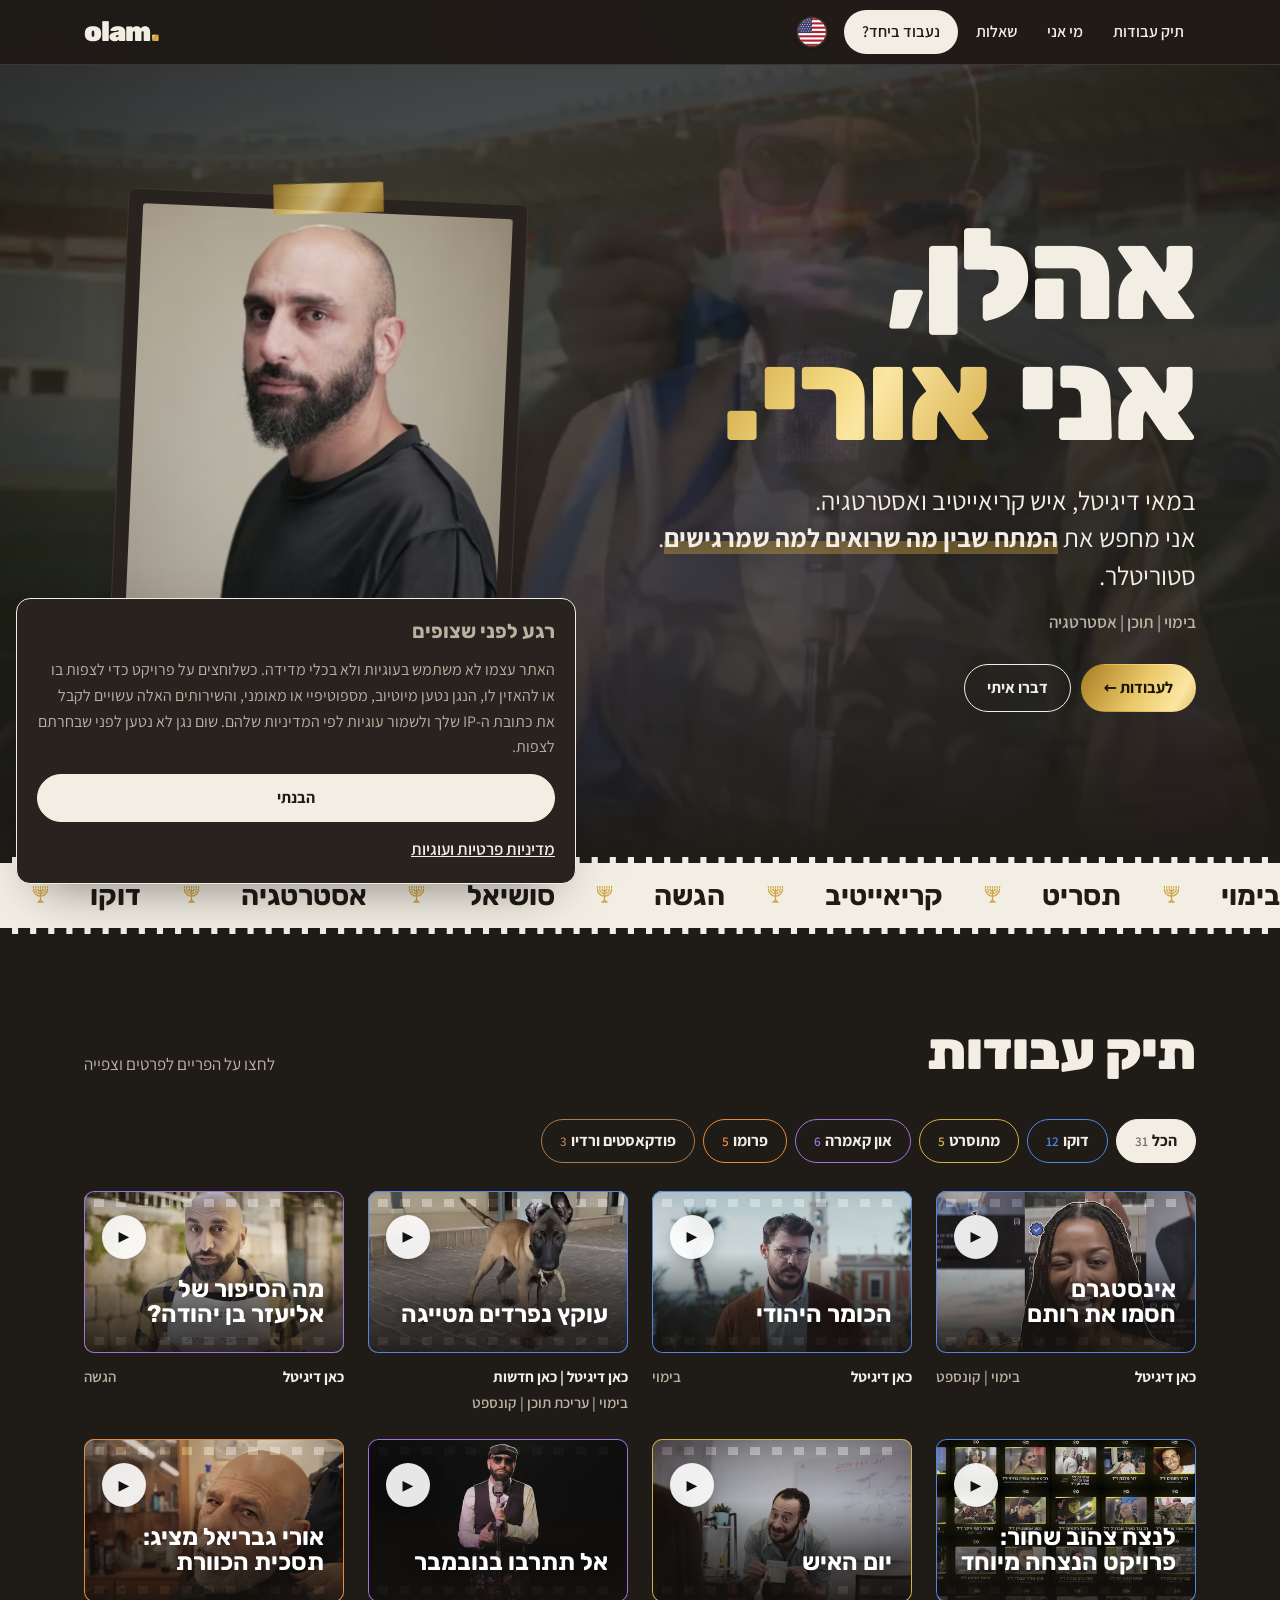
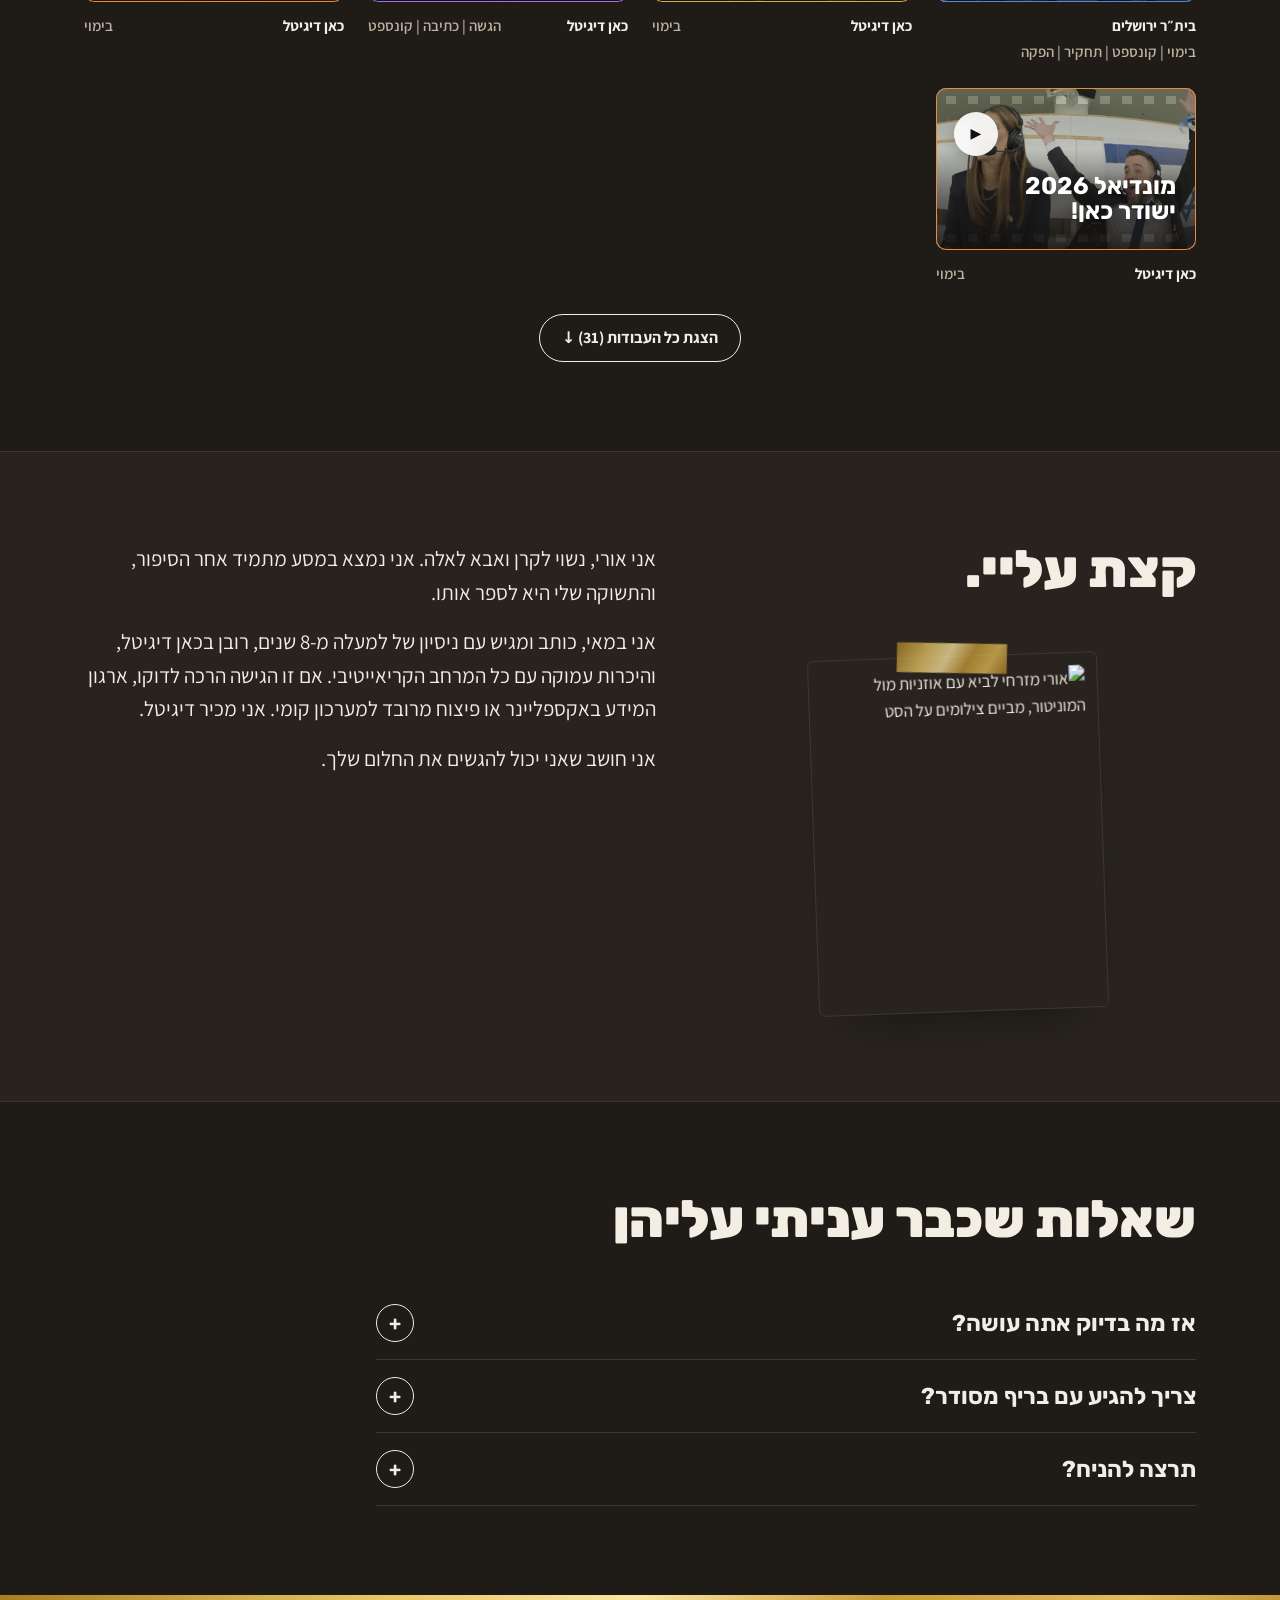
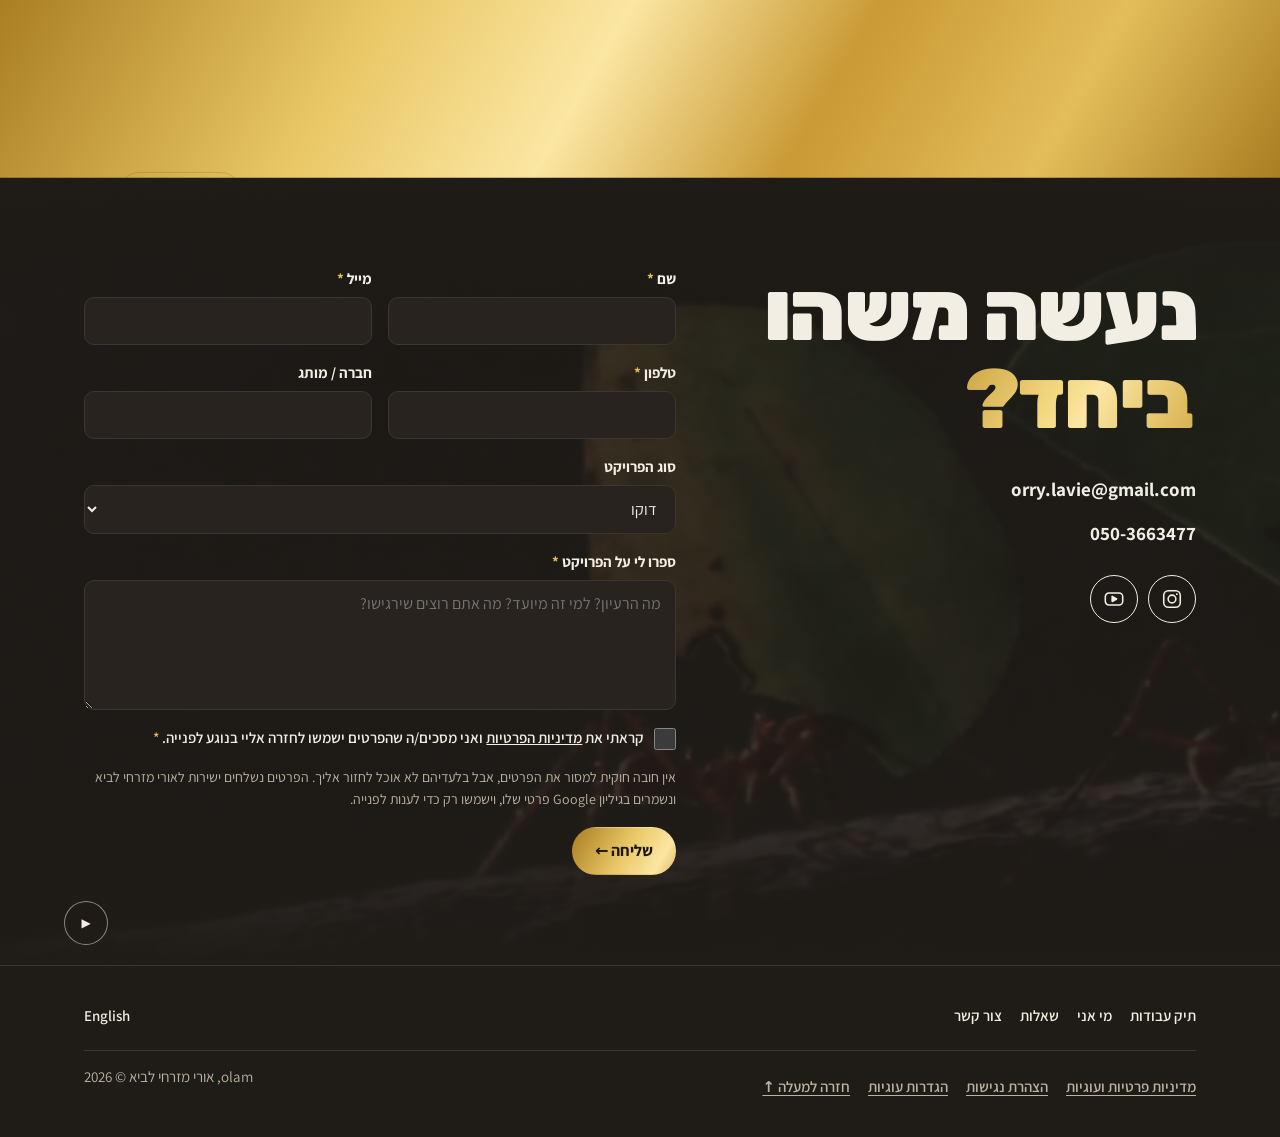
==== commit 06bad5af: "Add files via upload" ====
--- a/index.html
+++ b/index.html
@@ -32,37 +32,40 @@
 <meta name="twitter:title" content="אורי מזרחי לביא | בימוי דיגיטל וקריאייטיב">
 <meta name="twitter:description" content="אורי מזרחי לביא – במאי דיגיטל, תסריטאי ואיש קריאייטיב עם יותר מ-8 שנות ניסיון בכאן. דוקו, מערכונים, הגשה, פודקאסטים ופרומו. צפו בעבודות ובואו נעבוד ביחד.">
 <meta name="twitter:image" content="https://www.your-domain.co.il/images/og-image.jpg">
-<link rel="icon" href="favicon.ico?v=202611242115b" sizes="any">
-<link rel="icon" type="image/png" sizes="32x32" href="images/favicon-32.png?v=202611242115b">
-<link rel="icon" type="image/png" sizes="192x192" href="images/icon-192.png?v=202611242115b">
-<link rel="apple-touch-icon" href="images/apple-touch-icon.png?v=202611242115b">
+<link rel="icon" href="favicon.ico?v=202611250310b" sizes="any">
+<link rel="icon" type="image/png" sizes="32x32" href="images/favicon-32.png?v=202611250310b">
+<link rel="icon" type="image/png" sizes="192x192" href="images/icon-192.png?v=202611250310b">
+<link rel="apple-touch-icon" href="images/apple-touch-icon.png?v=202611250310b">
 <link rel="preload" as="image" type="image/avif" imagesrcset="images/orry-400.avif 400w, images/orry-800.avif 800w" imagesizes="(max-width: 600px) 78vw, 400px" fetchpriority="high">
+<link rel="preload" as="image" type="image/webp" href="videos/hero-poster-sm.webp" media="(max-width: 760px)" fetchpriority="high">
+<link rel="preload" as="image" type="image/webp" href="videos/hero-poster.webp" media="(min-width: 761px)" fetchpriority="high">
 <link rel="preload" as="font" type="font/woff2" href="fonts/rubik-hebrew-900-normal.woff2" crossorigin>
 <link rel="preload" as="font" type="font/woff2" href="fonts/rubik-hebrew-700-normal.woff2" crossorigin>
 <link rel="preload" as="font" type="font/woff2" href="fonts/assistant-hebrew-400-normal.woff2" crossorigin>
 <link rel="preload" as="font" type="font/woff2" href="fonts/assistant-hebrew-600-normal.woff2" crossorigin>
 <link rel="preload" as="font" type="font/woff2" href="fonts/assistant-hebrew-700-normal.woff2" crossorigin>
 
-<script type="application/ld+json">{"@context":"https://schema.org","@graph":[{"@type":"Person","@id":"https://www.your-domain.co.il/#person","name":"אורי מזרחי לביא","alternateName":["Orry Mizrahi Lavie","Orry Lavie","אורי לביא","אורי מזרחי לביא"],"jobTitle":"במאי דיגיטל, תסריטאי ואיש קריאייטיב","description":"אורי מזרחי לביא – במאי דיגיטל, תסריטאי ואיש קריאייטיב עם יותר מ-8 שנות ניסיון בכאן. דוקו, מערכונים, הגשה, פודקאסטים ופרומו. צפו בעבודות ובואו נעבוד ביחד.","url":"https://www.your-domain.co.il/","image":"https://www.your-domain.co.il/images/orry-800.jpg","email":"mailto:orry.lavie@gmail.com","sameAs":["https://www.instagram.com/orryla_/","https://www.youtube.com/@orryla"],"knowsAbout":["בימוי","כתיבה","הגשה","תחקיר","אסטרטגיית תוכן","Directing","Documentary","Content strategy","Social media"]},{"@type":"WebSite","@id":"https://www.your-domain.co.il/#website","url":"https://www.your-domain.co.il/","name":"olam","alternateName":"אורי מזרחי לביא","inLanguage":["he","en"],"publisher":{"@id":"https://www.your-domain.co.il/#person"}},{"@type":"ProfilePage","@id":"https://www.your-domain.co.il/#webpage","url":"https://www.your-domain.co.il/","name":"אורי מזרחי לביא | בימוי דיגיטל וקריאייטיב","description":"אורי מזרחי לביא – במאי דיגיטל, תסריטאי ואיש קריאייטיב עם יותר מ-8 שנות ניסיון בכאן. דוקו, מערכונים, הגשה, פודקאסטים ופרומו. צפו בעבודות ובואו נעבוד ביחד.","inLanguage":"he","isPartOf":{"@id":"https://www.your-domain.co.il/#website"},"mainEntity":{"@id":"https://www.your-domain.co.il/#person"},"primaryImageOfPage":{"@type":"ImageObject","url":"https://www.your-domain.co.il/images/og-image.jpg","width":1200,"height":630}},{"@type":"ItemList","@id":"https://www.your-domain.co.il/#work","name":"עבודות","numberOfItems":31,"itemListElement":[{"@type":"ListItem","position":1,"item":{"@type":"CreativeWork","name":"אינסטגרם חסמו את רותם","url":"https://www.youtube.com/watch?v=dPL7OrazVGw","inLanguage":"he","creator":{"@id":"https://www.your-domain.co.il/#person"},"publisher":{"@type":"Organization","name":"כאן דיגיטל"},"description":"אז היא יצאה למסע פילוסופי בעקבות הזהות האותנטית שלה."}},{"@type":"ListItem","position":2,"item":{"@type":"CreativeWork","name":"תרגיל בחיבור: שתי אמהות חטופים נפגשות לשיחה","url":"https://www.youtube.com/watch?v=D3igZF82xqc","inLanguage":"he","creator":{"@id":"https://www.your-domain.co.il/#person"},"publisher":{"@type":"Organization","name":"כאן דיגיטל"},"description":"2 אמהות. 2 חטופים. 2 גישות. דאגה אחת. (צולם במהלך המו״מ על עסקאות החטופים, פברואר 2024)"}},{"@type":"ListItem","position":3,"item":{"@type":"CreativeWork","name":"סיפורה של סוליקה הצדקת","url":"https://www.youtube.com/watch?v=26YPxgVhWHA","inLanguage":"he","creator":{"@id":"https://www.your-domain.co.il/#person"},"publisher":{"@type":"Organization","name":"כאן דיגיטל"},"description":"ללה סוליקה, צעירה יהודייה שהואשמה בכפירה באסלאם במרוקו במאה ה-19, ולמרות שנגזר עליה גזר דין מוות סירבה לנטוש את יהדותה. סול. אגדה שהייתה באמת."}},{"@type":"ListItem","position":4,"item":{"@type":"CreativeWork","name":"בית אחד בח׳אן יונס","url":"https://www.youtube.com/watch?v=dgCvfAUChp8","inLanguage":"he","creator":{"@id":"https://www.your-domain.co.il/#person"},"publisher":{"@type":"Organization","name":"כאן דיגיטל"},"description":"פרויקט תיעוד מיוחד בן 18 ימים בבית אחד, של האנשים במלחמה, בזמן שלא נלחמים. ״האח הגדול״ ח׳אן יונס, אם תרצו."}},{"@type":"ListItem","position":5,"item":{"@type":"CreativeWork","name":"עוקץ נפרדים מטייגה","url":"https://www.youtube.com/watch?v=H4aGqiXSyHM","inLanguage":"he","creator":{"@id":"https://www.your-domain.co.il/#person"},"publisher":{"@type":"Organization","name":"כאן דיגיטל"},"description":"טייגה היה הכלב הישראלי האחרון של יחידת עוקץ. במשימתו האחרונה הוא חשף מחבלים והציל חיים, רגע לפני שנהרג. פרידה מגיבור."}},{"@type":"ListItem","position":6,"item":{"@type":"CreativeWork","name":"לנצח צהוב שחור: פרויקט הנצחה מיוחד","url":"https://www.youtube.com/watch?v=A8Bx1oX_Tls","inLanguage":"he","creator":{"@id":"https://www.your-domain.co.il/#person"},"publisher":{"@type":"Organization","name":"בית״ר ירושלים"},"description":"3 נרצחים. 3 סיפורים. אהבה אחת."}},{"@type":"ListItem","position":7,"item":{"@type":"CreativeWork","name":"הכומר היהודי","url":"https://www.youtube.com/watch?v=ECtKswTCMog","inLanguage":"he","creator":{"@id":"https://www.your-domain.co.il/#person"},"publisher":{"@type":"Organization","name":"כאן דיגיטל"},"description":"הוא למד כמוּרה אחרי השואה, הגיע לגדולה ואפילו היה בקשרים עם האפיפיור, אבל אף פעם לא שכח את הדם הזורם בעורקיו. סיפורו של הכומר היהודי מיפו."}},{"@type":"ListItem","position":8,"item":{"@type":"CreativeWork","name":"20 שנה ל-5:0 על אוסטריה","url":"https://www.youtube.com/watch?v=SDehhNoGnCc","inLanguage":"he","creator":{"@id":"https://www.your-domain.co.il/#person"},"publisher":{"@type":"Organization","name":"כאן דיגיטל"},"description":"מפגש מחזור של כוכבי אחת מתצוגות הכדורגל הכי גדולות של נבחרת ישראל לדורותיה."}},{"@type":"ListItem","position":9,"item":{"@type":"CreativeWork","name":"תרגיל בחיבור: חרדי ומילואימניק","url":"https://www.youtube.com/watch?v=3DyWmEZj5ww","inLanguage":"he","creator":{"@id":"https://www.your-domain.co.il/#person"},"publisher":{"@type":"Organization","name":"כאן דיגיטל"},"description":"מצד אחד מילואימניק ציוני בן הציונות הדתית ומהצד השני חרדי, לוחם קרבי לשעבר בעצמו. על הגיוס, על יהדות ועל עם ישראל."}},{"@type":"ListItem","position":10,"item":{"@type":"CreativeWork","name":"כאן אורייתא: יום הזיכרון הוא ראש השנה","url":"https://www.youtube.com/watch?v=SWNimXa5VVQ","inLanguage":"he","creator":{"@id":"https://www.your-domain.co.il/#person"},"publisher":{"@type":"Organization","name":"כאן דיגיטל"},"description":"הרבה לפני הרובד הציוני העצוב של הביטוי, יום הזיכרון היה למעשה יום הולדתה של האנושות."}},{"@type":"ListItem","position":11,"item":{"@type":"CreativeWork","name":"למורן אטיאס נמאס מהצביעות של ארגוני הנשים אחרי ה-7.10","url":"https://www.youtube.com/watch?v=HDm-RX-XSmU","inLanguage":"he","creator":{"@id":"https://www.your-domain.co.il/#person"},"publisher":{"@type":"Organization","name":"כאן דיגיטל"},"description":"מורן אטיאס בזעקה אל לבבותיהם הצבועים של ארגוני הנשים ברחבי העולם בעקבות זוועות השבעה באוקטובר."}},{"@type":"ListItem","position":12,"item":{"@type":"CreativeWork","name":"חנה אזולאי הספרי פונה לעם המרוקאי. במרוקאית","url":"https://www.youtube.com/watch?v=bPlpKjMCzfw","inLanguage":"he","creator":{"@id":"https://www.your-domain.co.il/#person"},"publisher":{"@type":"Organization","name":"כאן דיגיטל"},"description":"חנה אזולאי הספרי פונה לעם המרוקאי בשפתו ומבקשת להעביר להם את סיפור השבעה באוקטובר מזווית שכנראה עוד לא שמעו."}},{"@type":"ListItem","position":13,"item":{"@type":"CreativeWork","name":"יום האיש","url":"https://www.youtube.com/watch?v=Y2JkuJQf6wQ","inLanguage":"he","creator":{"@id":"https://www.your-domain.co.il/#person"},"publisher":{"@type":"Organization","name":"כאן דיגיטל"},"description":"איך נראה ראיון עבודה בעולם הפוך?"}},{"@type":"ListItem","position":14,"item":{"@type":"CreativeWork","name":"מסיבת פרידה מ-2023: השנאחסית","url":"https://www.youtube.com/watch?v=tw7QVt88N44","inLanguage":"he","creator":{"@id":"https://www.your-domain.co.il/#person"},"publisher":{"@type":"Organization","name":"כאן דיגיטל"},"description":"31 בדצמבר. 2023, שהביאה לנו את ההפגנות והמלחמה, עוד רגע מסתיימת, אבל 2024 מסרבת לצאת. ומה יש ל-1973 להגיד על זה? מסיבת שנים."}},{"@type":"ListItem","position":15,"item":{"@type":"CreativeWork","name":"מחשבות: מסאז׳ בזמן מלחמה","url":"https://www.youtube.com/watch?v=2F-gCksMRdY","inLanguage":"he","creator":{"@id":"https://www.your-domain.co.il/#person"},"publisher":{"@type":"Organization","name":"כאן דיגיטל"},"description":"רות מרגישה קצת לא נעים להתענג על מסאז׳ בזמן המלחמה, אבל השובר פג תוקף עוד יומיים."}},{"@type":"ListItem","position":16,"item":{"@type":"CreativeWork","name":"משכתבים את עשר המכות","url":"https://www.youtube.com/watch?v=d8nl7FoIrKs","inLanguage":"he","creator":{"@id":"https://www.your-domain.co.il/#person"},"publisher":{"@type":"Organization","name":"כאן דיגיטל"},"description":"כמו כל דבר, גם את עשר מכות מצריים צריך לרענן (או שלא)."}},{"@type":"ListItem","position":17,"item":{"@type":"CreativeWork","name":"האינטרוונשן","url":"https://www.youtube.com/watch?v=ODbxRt-jGAk","inLanguage":"he","creator":{"@id":"https://www.your-domain.co.il/#person"},"publisher":{"@type":"Organization","name":"כאן דיגיטל"},"description":"החבר׳ה במשרד סיכמו שלא מזמינים יותר אוכל, אבל מיכאל לא עמד בהבטחה."}},{"@type":"ListItem","position":18,"item":{"@type":"CreativeWork","name":"מה הסיפור של אליעזר בן יהודה?","url":"https://www.youtube.com/watch?v=ASVu9JXJBBc","inLanguage":"he","creator":{"@id":"https://www.your-domain.co.il/#person"},"publisher":{"@type":"Organization","name":"כאן דיגיטל"},"description":"כמה רחוק הלך מחיה השפה העברית אחר החזון שלו?"}},{"@type":"ListItem","position":19,"item":{"@type":"CreativeWork","name":"איך השפיעו היפנים על המוזיקה המזרחית בישראל?","url":"https://www.youtube.com/watch?v=8Fe0RkiWvkw","inLanguage":"he","creator":{"@id":"https://www.your-domain.co.il/#person"},"publisher":{"@type":"Organization","name":"כאן דיגיטל"},"description":"מהפכה טכנולוגית מדהימה שקרתה בצד אחד של העולם הובילה למהפכה חברתית-תרבותית מדהימה לא פחות בצד השני שלו."}},{"@type":"ListItem","position":20,"item":{"@type":"CreativeWork","name":"אל תתרבו בנובמבר","url":"https://www.youtube.com/watch?v=7bj1FphLXR4","inLanguage":"he","creator":{"@id":"https://www.your-domain.co.il/#person"},"publisher":{"@type":"Organization","name":"כאן דיגיטל"},"description":"לילדי החופש הגדול יש עניין לא פתור עם יום ההולדת שלהם, אז מצאנו להם פתרון אלטרנטיבי."}},{"@type":"ListItem","position":21,"item":{"@type":"CreativeWork","name":"מה הסיפור של באג 2000?","url":"https://www.youtube.com/watch?v=5-gH_q7OWbU","inLanguage":"he","creator":{"@id":"https://www.your-domain.co.il/#person"},"publisher":{"@type":"Organization","name":"כאן דיגיטל"},"description":"זה אמור היה להיות האסון הכי גדול שידעה האנושות. או אולי יריית פתיחה מטורפת לעידן הפייק ניוז?"}},{"@type":"ListItem","position":22,"item":{"@type":"CreativeWork","name":"מי מפחד מהמפלצת הירושלמית?","url":"https://www.youtube.com/watch?v=2EUEoh2fywM","inLanguage":"he","creator":{"@id":"https://www.your-domain.co.il/#person"},"publisher":{"@type":"Organization","name":"כאן דיגיטל"},"description":"צבועה שחור לבן, עם חלל שמזכיר רחם ו-3 מגלשות אדומות תלולות. הכירו את המפלצת, זאת שלכל ירושלמי יש זיכרון ממנה."}},{"@type":"ListItem","position":23,"item":{"@type":"CreativeWork","name":"למה אנחנו עושים ק*י רק בבית?","url":"https://www.youtube.com/watch?v=PwqSX5168x0","inLanguage":"he","creator":{"@id":"https://www.your-domain.co.il/#person"},"publisher":{"@type":"Organization","name":"כאן דיגיטל"},"description":"תסמונת ״השירותים הבטוחים״ — למה זה קורה? ומאיפה היא הגיעה?"}},{"@type":"ListItem","position":24,"item":{"@type":"CreativeWork","name":"25 שנה אחרי, חיים צינוביץ׳ חוזר לשרוף","url":"https://open.spotify.com/episode/68VsX7Rmlx4GBbswowqpzL","inLanguage":"he","creator":{"@id":"https://www.your-domain.co.il/#person"},"publisher":{"@type":"Organization","name":"כאן גימל"},"description":"פרויקט השרוף היה ״הפיגוע התרבותי הגדול בישראל״ והוא טמן בתוכו המון זעם ותסכול. רבע מאה ו-EP אחרי, צינוביץ׳ יושב לשיחה."}},{"@type":"ListItem","position":25,"item":{"@type":"CreativeWork","name":"בחזרה לנובה","url":"https://omny.fm/shows/mizadimandmarathons88/61dd2fe8-7342-472d-bcfb-b0b800f9c82d","inLanguage":"he","creator":{"@id":"https://www.your-domain.co.il/#person"},"publisher":{"@type":"Organization","name":"כאן 88"},"description":"מסע זיכרון מוזיקלי בין הסיפורים שקרעו את הלב, למוזיקה שמעט מאחה אותו. פרויקט חיבוק לשבט הטראנס הכאוב (נובמבר 2023)."}},{"@type":"ListItem","position":26,"item":{"@type":"CreativeWork","name":"עכשיו אתה מדבר","url":"https://open.spotify.com/show/13dElT81nLEUlsX9FgPStN","inLanguage":"he","creator":{"@id":"https://www.your-domain.co.il/#person"},"publisher":{"@type":"Organization","name":"כאן הסכתים"},"description":"בין ציפיות החברה לדרישות האבולוציה; בין הכוח והתחרות לרגישות ולחרדות; בין הדימוי לשקר. אורי לביא והפסיכולוג ד״ר גבריאל בוקובזה ז״ל מדברים בפתיחות על הנושא שגברים הכי פחות מדברים עליו — גברים."}},{"@type":"ListItem","position":27,"item":{"@type":"CreativeWork","name":"מונדיאל 2026 ישודר כאן!","url":"https://www.youtube.com/watch?v=s7zHZhwwa4k","inLanguage":"he","creator":{"@id":"https://www.your-domain.co.il/#person"},"publisher":{"@type":"Organization","name":"כאן דיגיטל"}}},{"@type":"ListItem","position":28,"item":{"@type":"CreativeWork","name":"חדש: קומדי BOX!","url":"https://www.youtube.com/watch?v=XrSV1HlLrpw","inLanguage":"he","creator":{"@id":"https://www.your-domain.co.il/#person"},"publisher":{"@type":"Organization","name":"כאן דיגיטל"}}},{"@type":"ListItem","position":29,"item":{"@type":"CreativeWork","name":"אורי גבריאל מציג: תסכית הכוורת","url":"https://www.youtube.com/watch?v=SmJgRgJIQyE","inLanguage":"he","creator":{"@id":"https://www.your-domain.co.il/#person"},"publisher":{"@type":"Organization","name":"כאן דיגיטל"}}},{"@type":"ListItem","position":30,"item":{"@type":"CreativeWork","name":"לך תזכור, הסכת על השואה מהרגע שהסתיימה","url":"https://www.youtube.com/watch?v=KPQhVAbs-ug","inLanguage":"he","creator":{"@id":"https://www.your-domain.co.il/#person"},"publisher":{"@type":"Organization","name":"כאן דיגיטל"}}},{"@type":"ListItem","position":31,"item":{"@type":"CreativeWork","name":"חברת מוריה: סיכום פעילות שנת 2025","url":"https://www.youtube.com/watch?v=7xqLVI5d7aQ","inLanguage":"he","creator":{"@id":"https://www.your-domain.co.il/#person"},"publisher":{"@type":"Organization","name":"חברת מוריה"}}}]}]}</script>
+<script type="application/ld+json">{"@context":"https://schema.org","@graph":[{"@type":"Person","@id":"https://www.your-domain.co.il/#person","name":"אורי מזרחי לביא","alternateName":["Orry Mizrahi Lavie","Orry Lavie","אורי לביא","אורי מזרחי לביא"],"jobTitle":"במאי דיגיטל, תסריטאי ואיש קריאייטיב","description":"אורי מזרחי לביא – במאי דיגיטל, תסריטאי ואיש קריאייטיב עם יותר מ-8 שנות ניסיון בכאן. דוקו, מערכונים, הגשה, פודקאסטים ופרומו. צפו בעבודות ובואו נעבוד ביחד.","url":"https://www.your-domain.co.il/","image":"https://www.your-domain.co.il/images/orry-800.jpg","email":"mailto:orry.lavie@gmail.com","sameAs":["https://www.instagram.com/orryla_/","https://www.youtube.com/@orryla"],"knowsAbout":["בימוי","כתיבה","הגשה","תחקיר","אסטרטגיית תוכן","Directing","Documentary","Content strategy","Social media"]},{"@type":"WebSite","@id":"https://www.your-domain.co.il/#website","url":"https://www.your-domain.co.il/","name":"olam","alternateName":"אורי מזרחי לביא","inLanguage":["he","en"],"publisher":{"@id":"https://www.your-domain.co.il/#person"}},{"@type":"ProfilePage","@id":"https://www.your-domain.co.il/#webpage","url":"https://www.your-domain.co.il/","name":"אורי מזרחי לביא | בימוי דיגיטל וקריאייטיב","description":"אורי מזרחי לביא – במאי דיגיטל, תסריטאי ואיש קריאייטיב עם יותר מ-8 שנות ניסיון בכאן. דוקו, מערכונים, הגשה, פודקאסטים ופרומו. צפו בעבודות ובואו נעבוד ביחד.","inLanguage":"he","isPartOf":{"@id":"https://www.your-domain.co.il/#website"},"mainEntity":{"@id":"https://www.your-domain.co.il/#person"},"primaryImageOfPage":{"@type":"ImageObject","url":"https://www.your-domain.co.il/images/og-image.jpg","width":1200,"height":630}},{"@type":"ItemList","@id":"https://www.your-domain.co.il/#work","name":"תיק עבודות","numberOfItems":31,"itemListElement":[{"@type":"ListItem","position":1,"item":{"@type":"CreativeWork","name":"אינסטגרם חסמו את רותם","url":"https://www.youtube.com/watch?v=dPL7OrazVGw","inLanguage":"he","creator":{"@id":"https://www.your-domain.co.il/#person"},"publisher":{"@type":"Organization","name":"כאן דיגיטל"},"description":"אז היא יצאה למסע פילוסופי בעקבות הזהות האותנטית שלה."}},{"@type":"ListItem","position":2,"item":{"@type":"CreativeWork","name":"תרגיל בחיבור: שתי אמהות חטופים נפגשות לשיחה","url":"https://www.youtube.com/watch?v=D3igZF82xqc","inLanguage":"he","creator":{"@id":"https://www.your-domain.co.il/#person"},"publisher":{"@type":"Organization","name":"כאן דיגיטל"},"description":"2 אמהות. 2 חטופים. 2 גישות. דאגה אחת. (צולם במהלך המו״מ על עסקאות החטופים, פברואר 2024)"}},{"@type":"ListItem","position":3,"item":{"@type":"CreativeWork","name":"סיפורה של סוליקה הצדקת","url":"https://www.youtube.com/watch?v=26YPxgVhWHA","inLanguage":"he","creator":{"@id":"https://www.your-domain.co.il/#person"},"publisher":{"@type":"Organization","name":"כאן דיגיטל"},"description":"ללה סוליקה, צעירה יהודייה שהואשמה בכפירה באסלאם במרוקו במאה ה-19, ולמרות שנגזר עליה גזר דין מוות סירבה לנטוש את יהדותה. סול. אגדה שהייתה באמת."}},{"@type":"ListItem","position":4,"item":{"@type":"CreativeWork","name":"בית אחד בח׳אן יונס","url":"https://www.youtube.com/watch?v=dgCvfAUChp8","inLanguage":"he","creator":{"@id":"https://www.your-domain.co.il/#person"},"publisher":{"@type":"Organization","name":"כאן דיגיטל"},"description":"פרויקט תיעוד מיוחד בן 18 ימים בבית אחד, של האנשים במלחמה, בזמן שלא נלחמים. ״האח הגדול״ ח׳אן יונס, אם תרצו."}},{"@type":"ListItem","position":5,"item":{"@type":"CreativeWork","name":"עוקץ נפרדים מטייגה","url":"https://www.youtube.com/watch?v=H4aGqiXSyHM","inLanguage":"he","creator":{"@id":"https://www.your-domain.co.il/#person"},"publisher":{"@type":"Organization","name":"כאן דיגיטל"},"description":"טייגה היה הכלב הישראלי האחרון של יחידת עוקץ. במשימתו האחרונה הוא חשף מחבלים והציל חיים, רגע לפני שנהרג. פרידה מגיבור."}},{"@type":"ListItem","position":6,"item":{"@type":"CreativeWork","name":"לנצח צהוב שחור: פרויקט הנצחה מיוחד","url":"https://www.youtube.com/watch?v=A8Bx1oX_Tls","inLanguage":"he","creator":{"@id":"https://www.your-domain.co.il/#person"},"publisher":{"@type":"Organization","name":"בית״ר ירושלים"},"description":"3 נרצחים. 3 סיפורים. אהבה אחת."}},{"@type":"ListItem","position":7,"item":{"@type":"CreativeWork","name":"הכומר היהודי","url":"https://www.youtube.com/watch?v=ECtKswTCMog","inLanguage":"he","creator":{"@id":"https://www.your-domain.co.il/#person"},"publisher":{"@type":"Organization","name":"כאן דיגיטל"},"description":"הוא למד כמוּרה אחרי השואה, הגיע לגדולה ואפילו היה בקשרים עם האפיפיור, אבל אף פעם לא שכח את הדם הזורם בעורקיו. סיפורו של הכומר היהודי מיפו."}},{"@type":"ListItem","position":8,"item":{"@type":"CreativeWork","name":"20 שנה ל-5:0 על אוסטריה","url":"https://www.youtube.com/watch?v=SDehhNoGnCc","inLanguage":"he","creator":{"@id":"https://www.your-domain.co.il/#person"},"publisher":{"@type":"Organization","name":"כאן דיגיטל"},"description":"מפגש מחזור של כוכבי אחת מתצוגות הכדורגל הכי גדולות של נבחרת ישראל לדורותיה."}},{"@type":"ListItem","position":9,"item":{"@type":"CreativeWork","name":"תרגיל בחיבור: חרדי ומילואימניק","url":"https://www.youtube.com/watch?v=3DyWmEZj5ww","inLanguage":"he","creator":{"@id":"https://www.your-domain.co.il/#person"},"publisher":{"@type":"Organization","name":"כאן דיגיטל"},"description":"מצד אחד מילואימניק ציוני בן הציונות הדתית ומהצד השני חרדי, לוחם קרבי לשעבר בעצמו. על הגיוס, על יהדות ועל עם ישראל."}},{"@type":"ListItem","position":10,"item":{"@type":"CreativeWork","name":"כאן אורייתא: יום הזיכרון הוא ראש השנה","url":"https://www.youtube.com/watch?v=SWNimXa5VVQ","inLanguage":"he","creator":{"@id":"https://www.your-domain.co.il/#person"},"publisher":{"@type":"Organization","name":"כאן דיגיטל"},"description":"הרבה לפני הרובד הציוני העצוב של הביטוי, יום הזיכרון היה למעשה יום הולדתה של האנושות."}},{"@type":"ListItem","position":11,"item":{"@type":"CreativeWork","name":"למורן אטיאס נמאס מהצביעות של ארגוני הנשים אחרי ה-7.10","url":"https://www.youtube.com/watch?v=HDm-RX-XSmU","inLanguage":"he","creator":{"@id":"https://www.your-domain.co.il/#person"},"publisher":{"@type":"Organization","name":"כאן דיגיטל"},"description":"מורן אטיאס בזעקה אל לבבותיהם הצבועים של ארגוני הנשים ברחבי העולם בעקבות זוועות השבעה באוקטובר."}},{"@type":"ListItem","position":12,"item":{"@type":"CreativeWork","name":"חנה אזולאי הספרי פונה לעם המרוקאי. במרוקאית","url":"https://www.youtube.com/watch?v=bPlpKjMCzfw","inLanguage":"he","creator":{"@id":"https://www.your-domain.co.il/#person"},"publisher":{"@type":"Organization","name":"כאן דיגיטל"},"description":"חנה אזולאי הספרי פונה לעם המרוקאי בשפתו ומבקשת להעביר להם את סיפור השבעה באוקטובר מזווית שכנראה עוד לא שמעו."}},{"@type":"ListItem","position":13,"item":{"@type":"CreativeWork","name":"יום האיש","url":"https://www.youtube.com/watch?v=Y2JkuJQf6wQ","inLanguage":"he","creator":{"@id":"https://www.your-domain.co.il/#person"},"publisher":{"@type":"Organization","name":"כאן דיגיטל"},"description":"איך נראה ראיון עבודה בעולם הפוך?"}},{"@type":"ListItem","position":14,"item":{"@type":"CreativeWork","name":"מסיבת פרידה מ-2023: השנאחסית","url":"https://www.youtube.com/watch?v=tw7QVt88N44","inLanguage":"he","creator":{"@id":"https://www.your-domain.co.il/#person"},"publisher":{"@type":"Organization","name":"כאן דיגיטל"},"description":"31 בדצמבר. 2023, שהביאה לנו את ההפגנות והמלחמה, עוד רגע מסתיימת, אבל 2024 מסרבת לצאת. ומה יש ל-1973 להגיד על זה? מסיבת שנים."}},{"@type":"ListItem","position":15,"item":{"@type":"CreativeWork","name":"מחשבות: מסאז׳ בזמן מלחמה","url":"https://www.youtube.com/watch?v=2F-gCksMRdY","inLanguage":"he","creator":{"@id":"https://www.your-domain.co.il/#person"},"publisher":{"@type":"Organization","name":"כאן דיגיטל"},"description":"רות מרגישה קצת לא נעים להתענג על מסאז׳ בזמן המלחמה, אבל השובר פג תוקף עוד יומיים."}},{"@type":"ListItem","position":16,"item":{"@type":"CreativeWork","name":"משכתבים את עשר המכות","url":"https://www.youtube.com/watch?v=d8nl7FoIrKs","inLanguage":"he","creator":{"@id":"https://www.your-domain.co.il/#person"},"publisher":{"@type":"Organization","name":"כאן דיגיטל"},"description":"כמו כל דבר, גם את עשר מכות מצריים צריך לרענן (או שלא)."}},{"@type":"ListItem","position":17,"item":{"@type":"CreativeWork","name":"האינטרוונשן","url":"https://www.youtube.com/watch?v=ODbxRt-jGAk","inLanguage":"he","creator":{"@id":"https://www.your-domain.co.il/#person"},"publisher":{"@type":"Organization","name":"כאן דיגיטל"},"description":"החבר׳ה במשרד סיכמו שלא מזמינים יותר אוכל, אבל מיכאל לא עמד בהבטחה."}},{"@type":"ListItem","position":18,"item":{"@type":"CreativeWork","name":"מה הסיפור של אליעזר בן יהודה?","url":"https://www.youtube.com/watch?v=ASVu9JXJBBc","inLanguage":"he","creator":{"@id":"https://www.your-domain.co.il/#person"},"publisher":{"@type":"Organization","name":"כאן דיגיטל"},"description":"כמה רחוק הלך מחיה השפה העברית אחר החזון שלו?"}},{"@type":"ListItem","position":19,"item":{"@type":"CreativeWork","name":"איך השפיעו היפנים על המוזיקה המזרחית בישראל?","url":"https://www.youtube.com/watch?v=8Fe0RkiWvkw","inLanguage":"he","creator":{"@id":"https://www.your-domain.co.il/#person"},"publisher":{"@type":"Organization","name":"כאן דיגיטל"},"description":"מהפכה טכנולוגית מדהימה שקרתה בצד אחד של העולם הובילה למהפכה חברתית-תרבותית מדהימה לא פחות בצד השני שלו."}},{"@type":"ListItem","position":20,"item":{"@type":"CreativeWork","name":"אל תתרבו בנובמבר","url":"https://www.youtube.com/watch?v=7bj1FphLXR4","inLanguage":"he","creator":{"@id":"https://www.your-domain.co.il/#person"},"publisher":{"@type":"Organization","name":"כאן דיגיטל"},"description":"לילדי החופש הגדול יש עניין לא פתור עם יום ההולדת שלהם, אז מצאנו להם פתרון אלטרנטיבי."}},{"@type":"ListItem","position":21,"item":{"@type":"CreativeWork","name":"מה הסיפור של באג 2000?","url":"https://www.youtube.com/watch?v=5-gH_q7OWbU","inLanguage":"he","creator":{"@id":"https://www.your-domain.co.il/#person"},"publisher":{"@type":"Organization","name":"כאן דיגיטל"},"description":"זה אמור היה להיות האסון הכי גדול שידעה האנושות. או אולי יריית פתיחה מטורפת לעידן הפייק ניוז?"}},{"@type":"ListItem","position":22,"item":{"@type":"CreativeWork","name":"מי מפחד מהמפלצת הירושלמית?","url":"https://www.youtube.com/watch?v=2EUEoh2fywM","inLanguage":"he","creator":{"@id":"https://www.your-domain.co.il/#person"},"publisher":{"@type":"Organization","name":"כאן דיגיטל"},"description":"צבועה שחור לבן, עם חלל שמזכיר רחם ו-3 מגלשות אדומות תלולות. הכירו את המפלצת, זאת שלכל ירושלמי יש זיכרון ממנה."}},{"@type":"ListItem","position":23,"item":{"@type":"CreativeWork","name":"למה אנחנו עושים ק*י רק בבית?","url":"https://www.youtube.com/watch?v=PwqSX5168x0","inLanguage":"he","creator":{"@id":"https://www.your-domain.co.il/#person"},"publisher":{"@type":"Organization","name":"כאן דיגיטל"},"description":"תסמונת ״השירותים הבטוחים״ — למה זה קורה? ומאיפה היא הגיעה?"}},{"@type":"ListItem","position":24,"item":{"@type":"CreativeWork","name":"25 שנה אחרי, חיים צינוביץ׳ חוזר לשרוף","url":"https://open.spotify.com/episode/68VsX7Rmlx4GBbswowqpzL","inLanguage":"he","creator":{"@id":"https://www.your-domain.co.il/#person"},"publisher":{"@type":"Organization","name":"כאן גימל"},"description":"פרויקט השרוף היה ״הפיגוע התרבותי הגדול בישראל״ והוא טמן בתוכו המון זעם ותסכול. רבע מאה ו-EP אחרי, צינוביץ׳ יושב לשיחה."}},{"@type":"ListItem","position":25,"item":{"@type":"CreativeWork","name":"בחזרה לנובה","url":"https://omny.fm/shows/mizadimandmarathons88/61dd2fe8-7342-472d-bcfb-b0b800f9c82d","inLanguage":"he","creator":{"@id":"https://www.your-domain.co.il/#person"},"publisher":{"@type":"Organization","name":"כאן 88"},"description":"מסע זיכרון מוזיקלי בין הסיפורים שקרעו את הלב, למוזיקה שמעט מאחה אותו. פרויקט חיבוק לשבט הטראנס הכאוב (נובמבר 2023)."}},{"@type":"ListItem","position":26,"item":{"@type":"CreativeWork","name":"עכשיו אתה מדבר","url":"https://open.spotify.com/show/13dElT81nLEUlsX9FgPStN","inLanguage":"he","creator":{"@id":"https://www.your-domain.co.il/#person"},"publisher":{"@type":"Organization","name":"כאן הסכתים"},"description":"בין ציפיות החברה לדרישות האבולוציה; בין הכוח והתחרות לרגישות ולחרדות; בין הדימוי לשקר. אורי לביא והפסיכולוג ד״ר גבריאל בוקובזה ז״ל מדברים בפתיחות על הנושא שגברים הכי פחות מדברים עליו — גברים."}},{"@type":"ListItem","position":27,"item":{"@type":"CreativeWork","name":"מונדיאל 2026 ישודר כאן!","url":"https://www.youtube.com/watch?v=s7zHZhwwa4k","inLanguage":"he","creator":{"@id":"https://www.your-domain.co.il/#person"},"publisher":{"@type":"Organization","name":"כאן דיגיטל"}}},{"@type":"ListItem","position":28,"item":{"@type":"CreativeWork","name":"חדש: קומדי BOX!","url":"https://www.youtube.com/watch?v=XrSV1HlLrpw","inLanguage":"he","creator":{"@id":"https://www.your-domain.co.il/#person"},"publisher":{"@type":"Organization","name":"כאן דיגיטל"}}},{"@type":"ListItem","position":29,"item":{"@type":"CreativeWork","name":"אורי גבריאל מציג: תסכית הכוורת","url":"https://www.youtube.com/watch?v=SmJgRgJIQyE","inLanguage":"he","creator":{"@id":"https://www.your-domain.co.il/#person"},"publisher":{"@type":"Organization","name":"כאן דיגיטל"}}},{"@type":"ListItem","position":30,"item":{"@type":"CreativeWork","name":"לך תזכור, הסכת על השואה מהרגע שהסתיימה","url":"https://www.youtube.com/watch?v=KPQhVAbs-ug","inLanguage":"he","creator":{"@id":"https://www.your-domain.co.il/#person"},"publisher":{"@type":"Organization","name":"כאן דיגיטל"}}},{"@type":"ListItem","position":31,"item":{"@type":"CreativeWork","name":"חברת מוריה: סיכום פעילות שנת 2025","url":"https://www.youtube.com/watch?v=7xqLVI5d7aQ","inLanguage":"he","creator":{"@id":"https://www.your-domain.co.il/#person"},"publisher":{"@type":"Organization","name":"חברת מוריה"}}}]}]}</script>
 <!--seo:end-->
-<!--css:start--><style>@font-face{font-family:"Rubik";font-style:normal;font-display:swap;font-weight:400;src:url(fonts/rubik-hebrew-400-normal.woff2)format("woff2");unicode-range:U+0307-0308,U+0590-05FF,U+200C-2010,U+20AA,U+25CC,U+FB1D-FB4F}@font-face{font-family:"Rubik";font-style:normal;font-display:swap;font-weight:400;src:url(fonts/rubik-latin-400-normal.woff2)format("woff2");unicode-range:U+0000-00FF,U+0131,U+0152-0153,U+02BB-02BC,U+02C6,U+02DA,U+02DC,U+0304,U+0308,U+0329,U+2000-206F,U+20AC,U+2122,U+2191,U+2193,U+2212,U+2215,U+FEFF,U+FFFD}@font-face{font-family:"Rubik";font-style:normal;font-display:swap;font-weight:500;src:url(fonts/rubik-hebrew-500-normal.woff2)format("woff2");unicode-range:U+0307-0308,U+0590-05FF,U+200C-2010,U+20AA,U+25CC,U+FB1D-FB4F}@font-face{font-family:"Rubik";font-style:normal;font-display:swap;font-weight:500;src:url(fonts/rubik-latin-500-normal.woff2)format("woff2");unicode-range:U+0000-00FF,U+0131,U+0152-0153,U+02BB-02BC,U+02C6,U+02DA,U+02DC,U+0304,U+0308,U+0329,U+2000-206F,U+20AC,U+2122,U+2191,U+2193,U+2212,U+2215,U+FEFF,U+FFFD}@font-face{font-family:"Rubik";font-style:normal;font-display:swap;font-weight:700;src:url(fonts/rubik-hebrew-700-normal.woff2)format("woff2");unicode-range:U+0307-0308,U+0590-05FF,U+200C-2010,U+20AA,U+25CC,U+FB1D-FB4F}@font-face{font-family:"Rubik";font-style:normal;font-display:swap;font-weight:700;src:url(fonts/rubik-latin-700-normal.woff2)format("woff2");unicode-range:U+0000-00FF,U+0131,U+0152-0153,U+02BB-02BC,U+02C6,U+02DA,U+02DC,U+0304,U+0308,U+0329,U+2000-206F,U+20AC,U+2122,U+2191,U+2193,U+2212,U+2215,U+FEFF,U+FFFD}@font-face{font-family:"Rubik";font-style:normal;font-display:swap;font-weight:900;src:url(fonts/rubik-hebrew-900-normal.woff2)format("woff2");unicode-range:U+0307-0308,U+0590-05FF,U+200C-2010,U+20AA,U+25CC,U+FB1D-FB4F}@font-face{font-family:"Rubik";font-style:normal;font-display:swap;font-weight:900;src:url(fonts/rubik-latin-900-normal.woff2)format("woff2");unicode-range:U+0000-00FF,U+0131,U+0152-0153,U+02BB-02BC,U+02C6,U+02DA,U+02DC,U+0304,U+0308,U+0329,U+2000-206F,U+20AC,U+2122,U+2191,U+2193,U+2212,U+2215,U+FEFF,U+FFFD}@font-face{font-family:"Assistant";font-style:normal;font-display:swap;font-weight:400;src:url(fonts/assistant-hebrew-400-normal.woff2)format("woff2");unicode-range:U+0307-0308,U+0590-05FF,U+200C-2010,U+20AA,U+25CC,U+FB1D-FB4F}@font-face{font-family:"Assistant";font-style:normal;font-display:swap;font-weight:400;src:url(fonts/assistant-latin-400-normal.woff2)format("woff2");unicode-range:U+0000-00FF,U+0131,U+0152-0153,U+02BB-02BC,U+02C6,U+02DA,U+02DC,U+0304,U+0308,U+0329,U+2000-206F,U+20AC,U+2122,U+2191,U+2193,U+2212,U+2215,U+FEFF,U+FFFD}@font-face{font-family:"Assistant";font-style:normal;font-display:swap;font-weight:600;src:url(fonts/assistant-hebrew-600-normal.woff2)format("woff2");unicode-range:U+0307-0308,U+0590-05FF,U+200C-2010,U+20AA,U+25CC,U+FB1D-FB4F}@font-face{font-family:"Assistant";font-style:normal;font-display:swap;font-weight:600;src:url(fonts/assistant-latin-600-normal.woff2)format("woff2");unicode-range:U+0000-00FF,U+0131,U+0152-0153,U+02BB-02BC,U+02C6,U+02DA,U+02DC,U+0304,U+0308,U+0329,U+2000-206F,U+20AC,U+2122,U+2191,U+2193,U+2212,U+2215,U+FEFF,U+FFFD}@font-face{font-family:"Assistant";font-style:normal;font-display:swap;font-weight:700;src:url(fonts/assistant-hebrew-700-normal.woff2)format("woff2");unicode-range:U+0307-0308,U+0590-05FF,U+200C-2010,U+20AA,U+25CC,U+FB1D-FB4F}@font-face{font-family:"Assistant";font-style:normal;font-display:swap;font-weight:700;src:url(fonts/assistant-latin-700-normal.woff2)format("woff2");unicode-range:U+0000-00FF,U+0131,U+0152-0153,U+02BB-02BC,U+02C6,U+02DA,U+02DC,U+0304,U+0308,U+0329,U+2000-206F,U+20AC,U+2122,U+2191,U+2193,U+2212,U+2215,U+FEFF,U+FFFD}:root{color-scheme:dark;--bg:#1f1b17;--ink:#f3eee3;--soft:#bcb2a2;--rule:#3d362e;--card:#28231e;--hot:#e2bf5c;--gold:#cfa443;--on-hot:#1c1504;--gold-fill:linear-gradient(120deg,#a97d22 0%,#e9c766 28%,#fbe6a2 46%,#c99a35 64%,#e3bd5a 82%,#a97d22 100%);--gold-text:linear-gradient(120deg,#c9a03e 0%,#f3d77f 40%,#fbe6a2 55%,#d4ab45 100%);--c1:#332d26;--c2:var(--gold-fill);--c3:#4058d6;--c4:#5d6b40;--c5:#463e33;--ease:cubic-bezier(.2,.7,.2,1)}:root[data-theme=light],:root[data-theme=dark]{color-scheme:dark}*{box-sizing:border-box;min-width:0;margin:0;padding:0}html{background:#1f1b17;overflow-x:clip;scroll-behavior:smooth;scroll-padding-top:76px}body{background:radial-gradient(1200px 700px at 85% -10%,rgba(207,164,67,.1),transparent 60%),radial-gradient(900px 600px at 0% 40%,rgba(255,240,210,.035),transparent 60%),var(--bg);background-attachment:fixed;color:var(--ink);font:17px/1.6 Assistant,system-ui,sans-serif;overflow-x:clip;-webkit-font-smoothing:antialiased}a{color:inherit}img{display:block;max-width:100%}h1,h2,h3,.disp{font-family:Rubik,Assistant,sans-serif;line-height:1.05;text-wrap:balance}.wrap{max-width:1240px;margin-inline:auto;padding-inline:max(5vw,16px)}.band{padding-block:clamp(48px,7vw,104px)}.sec-h{display:flex;flex-wrap:wrap;align-items:end;justify-content:space-between;gap:12px 24px;margin-bottom:clamp(24px,4vw,40px)}.sec-h h2{font-size:clamp(34px,5vw,52px);font-weight:900}.sec-h p{color:var(--soft);max-width:30em}:focus-visible{outline:3px solid var(--gold);outline-offset:3px;border-radius:6px}button{font:inherit;color:inherit;background:0 0;border:0;cursor:pointer}.bar{position:sticky;top:0;z-index:20;background:color-mix(in srgb,var(--bg) 88%,transparent);backdrop-filter:blur(12px);-webkit-backdrop-filter:blur(12px);border-bottom:1px solid var(--rule)}.bar .wrap{display:flex;align-items:center;justify-content:space-between;height:64px;gap:16px}.logo{font:900 28px/1 Rubik,sans-serif;text-decoration:none;letter-spacing:-.03em}.logo i{font-style:normal;background:var(--gold-fill);-webkit-background-clip:text;background-clip:text;color:transparent}.bar nav ul{display:flex;gap:6px;list-style:none;align-items:center}.bar nav a{display:inline-flex;align-items:center;min-height:44px;padding:0 12px;border-radius:999px;text-decoration:none;font-weight:600;font-size:16px}.bar nav a:hover{background:var(--rule)}.bar nav a.cta{background:var(--ink);color:var(--bg);padding:0 18px}.menu{display:none;order:-1;width:44px;height:44px;border:1px solid var(--rule);border-radius:50%;place-items:center;font-size:20px}.hero{padding-block:clamp(32px,6vw,80px) clamp(40px,6vw,72px)}.hero .wrap{display:grid;grid-template-columns:minmax(0,1.25fr) minmax(0,1fr);gap:clamp(28px,5vw,72px);align-items:center}.hi{font-size:clamp(56px,10vw,128px);font-weight:900;letter-spacing:-.02em;line-height:.95}.hi span{background:var(--gold-text);-webkit-background-clip:text;background-clip:text;color:transparent;padding-inline:.04em;display:inline-block;animation:wave 2.4s var(--ease) .6s 2}@keyframes wave{0%,to{transform:none}20%{transform:rotate(-8deg)}40%{transform:rotate(6deg)}60%{transform:rotate(-4deg)}}.lead{font-size:clamp(20px,2.2vw,26px);line-height:1.45;margin-top:24px;max-width:22em}.lead b{background:linear-gradient(transparent 62%,color-mix(in srgb,var(--gold) 45%,transparent) 62%)}.roles{color:var(--soft);margin-top:14px;font-weight:600}.hero-cta{display:flex;flex-wrap:wrap;gap:10px;margin-top:28px}.btn{display:inline-flex;align-items:center;gap:10px;min-height:48px;padding:0 22px;border-radius:999px;border:1.5px solid var(--ink);font-weight:700;text-decoration:none;font-size:16px;white-space:nowrap;transition:transform .2s var(--ease),background .2s}.btn:hover{transform:translateY(-2px)}.btn.hot{background:var(--gold-fill);background-size:200% 100%;border-color:transparent;color:var(--on-hot);transition:transform .2s var(--ease),background-position .6s var(--ease)}.btn.hot:hover{background-position:100%0}.frame{position:relative;justify-self:center;width:min(100%,400px);padding:14px 14px 56px;background:var(--card);border:1px solid var(--rule);border-radius:6px;transform:rotate(2.5deg);box-shadow:0 30px 50px -28px rgba(0,0,0,.45)}.frame img{aspect-ratio:4/5;width:100%;height:auto;object-fit:cover;object-position:center 20%;border-radius:3px}.frame figcaption{position:absolute;inset-inline:14px;bottom:14px;font:700 17px Rubik,sans-serif;display:flex;justify-content:space-between}.frame figcaption small{color:var(--soft);font:600 14px Assistant,sans-serif}.tape{position:absolute;top:-14px;inset-inline-start:50%;translate:50%0;width:110px;height:30px;background:var(--gold-fill);opacity:.75;transform:rotate(-4deg)}.scroll-hint{display:inline-flex;gap:8px;margin-top:36px;color:var(--soft);font-weight:600;text-decoration:none}.strip{background:var(--ink);color:var(--bg);overflow:hidden;border-block:6px dashed var(--bg);outline:0}.strip div{display:flex;gap:40px;width:max-content;padding:16px 0;font:700 clamp(20px,2.4vw,28px) Rubik,sans-serif;animation:roll 38s linear infinite}.strip span::after{content:"";display:inline-block;width:.7em;height:.7em;vertical-align:.02em;margin-inline-start:40px;background:var(--gold);-webkit-mask:url("data:image/svg+xml,%3Csvg xmlns='http://www.w3.org/2000/svg' viewBox='0 0 24 24' fill='none' stroke='black' stroke-width='1.6' stroke-linecap='round'%3E%3Cpath d='M12 5v14'/%3E%3Cpath d='M9 5a3 3 0 0 0 6 0'/%3E%3Cpath d='M6 5a6 6 0 0 0 12 0'/%3E%3Cpath d='M3 5a9 9 0 0 0 18 0'/%3E%3Cpath d='M8.5 21.5h7M12 19l-2.5 2.5M12 19l2.5 2.5'/%3E%3Cg fill='black' stroke='none'%3E%3Cellipse cx='3' cy='2.6' rx='.9' ry='1.3'/%3E%3Cellipse cx='6' cy='2.6' rx='.9' ry='1.3'/%3E%3Cellipse cx='9' cy='2.6' rx='.9' ry='1.3'/%3E%3Cellipse cx='12' cy='2.6' rx='.9' ry='1.3'/%3E%3Cellipse cx='15' cy='2.6' rx='.9' ry='1.3'/%3E%3Cellipse cx='18' cy='2.6' rx='.9' ry='1.3'/%3E%3Cellipse cx='21' cy='2.6' rx='.9' ry='1.3'/%3E%3C/g%3E%3C/svg%3E")center/contain no-repeat;mask:url("data:image/svg+xml,%3Csvg xmlns='http://www.w3.org/2000/svg' viewBox='0 0 24 24' fill='none' stroke='black' stroke-width='1.6' stroke-linecap='round'%3E%3Cpath d='M12 5v14'/%3E%3Cpath d='M9 5a3 3 0 0 0 6 0'/%3E%3Cpath d='M6 5a6 6 0 0 0 12 0'/%3E%3Cpath d='M3 5a9 9 0 0 0 18 0'/%3E%3Cpath d='M8.5 21.5h7M12 19l-2.5 2.5M12 19l2.5 2.5'/%3E%3Cg fill='black' stroke='none'%3E%3Cellipse cx='3' cy='2.6' rx='.9' ry='1.3'/%3E%3Cellipse cx='6' cy='2.6' rx='.9' ry='1.3'/%3E%3Cellipse cx='9' cy='2.6' rx='.9' ry='1.3'/%3E%3Cellipse cx='12' cy='2.6' rx='.9' ry='1.3'/%3E%3Cellipse cx='15' cy='2.6' rx='.9' ry='1.3'/%3E%3Cellipse cx='18' cy='2.6' rx='.9' ry='1.3'/%3E%3Cellipse cx='21' cy='2.6' rx='.9' ry='1.3'/%3E%3C/g%3E%3C/svg%3E")center/contain no-repeat}@keyframes roll{to{translate:50%0}}.chips{display:flex;flex-wrap:wrap;gap:8px;margin-bottom:28px}.chip{min-height:44px;padding:0 18px;border-radius:999px;border:1.5px solid var(--rule);font-weight:700;font-size:16px}.chip[aria-pressed=true]{background:var(--ink);border-color:var(--ink);color:var(--bg)}.chip small{opacity:.6;font-weight:600;margin-inline-start:4px}.grid{display:grid;grid-template-columns:repeat(auto-fill,minmax(260px,1fr));gap:clamp(16px,2vw,24px)}.card{text-align:start;display:flex;flex-direction:column;gap:12px;cursor:pointer}.shot{position:relative;aspect-ratio:16/10;border-radius:10px;overflow:hidden;padding:26px 20px;display:flex;align-items:end;color:#fff;background:var(--c);transition:transform .35s var(--ease),box-shadow .35s}.shot::before,.shot::after{content:"";position:absolute;inset-inline:10px;height:8px;background:repeating-linear-gradient(90deg,rgba(255,255,255,.28)0 10px,transparent 10px 22px)}.shot::before{top:8px}.shot::after{bottom:8px}.shot h3{font-size:clamp(20px,1.9vw,24px);font-weight:700;position:relative}.shot .play{position:absolute;top:24px;inset-inline-end:18px;width:44px;height:44px;border-radius:50%;background:rgba(255,255,255,.95);color:#111;display:grid;place-items:center;font-size:14px;transition:transform .3s var(--ease)}.card:hover .shot{transform:translateY(-4px) rotate(-.6deg);box-shadow:0 22px 40px -24px rgba(0,0,0,.5)}.card:hover .play{transform:scale(1.12)}.k-doco{--c:var(--c1)}.k-scripted{--c:var(--c2)}.k-scripted .shot{color:#1c1504}.k-oncamera{--c:var(--c3)}.k-audio{--c:var(--c4)}.k-promo{--c:var(--c5)}.k-promo .shot{color:var(--ink)}.k-promo .shot::before,.k-promo .shot::after,.k-scripted .shot::before,.k-scripted .shot::after{background:repeating-linear-gradient(90deg,rgba(0,0,0,.18)0 10px,transparent 10px 22px)}.card .meta{display:flex;justify-content:space-between;gap:8px;font-size:15px;color:var(--soft);font-weight:600}.card .meta b{color:var(--ink)}.cases{display:grid;gap:16px}.case{display:grid;grid-template-columns:minmax(0,1fr) minmax(0,1.4fr) auto;align-items:center;gap:20px 32px;padding:28px clamp(20px,3vw,36px);border-radius:14px;background:var(--card);border:1px solid var(--rule);text-align:start;cursor:pointer;transition:border-color .25s,transform .3s var(--ease)}.case:hover{border-color:var(--ink);transform:translateX(-4px)}.case .who{font-weight:700;color:var(--hot);font-size:15px}.case h3{font-size:clamp(24px,2.6vw,32px);font-weight:900;margin-top:6px}.case p{color:var(--soft)}.case .go{width:52px;height:52px;border-radius:50%;background:var(--ink);color:var(--bg);display:grid;place-items:center;font-size:20px}.about .wrap{display:grid;grid-template-columns:minmax(0,1fr) minmax(0,1.2fr);gap:clamp(28px,5vw,72px);align-items:start}.about h2{font-size:clamp(34px,5vw,52px);font-weight:900}.about .txt p{font-size:clamp(18px,1.8vw,21px);margin-bottom:16px}.about .txt p b{font-weight:700}.facts{display:grid;grid-template-columns:repeat(3,minmax(0,1fr));gap:16px;margin-top:28px;padding-top:24px;border-top:1px solid var(--rule)}.facts dt{font-size:14px;color:var(--soft);font-weight:600}.facts dd{font:900 clamp(22px,2.4vw,30px)/1.1 Rubik,sans-serif;margin-top:4px}.facts dd em{font-style:normal;background:var(--gold-text);-webkit-background-clip:text;background-clip:text;color:transparent}.faq{max-width:820px}.faq details{border-bottom:1px solid var(--rule)}.faq summary{list-style:none;display:flex;justify-content:space-between;align-items:center;gap:16px;min-height:72px;font:700 clamp(19px,2vw,23px) Rubik,sans-serif;cursor:pointer}.faq summary::-webkit-details-marker{display:none}.faq summary::after{content:"+";flex:none;width:36px;height:36px;border-radius:50%;border:1.5px solid var(--ink);display:grid;place-items:center;font-size:20px;transition:transform .3s var(--ease)}.faq details[open] summary::after{transform:rotate(45deg);background:var(--gold-fill);border-color:transparent;color:var(--on-hot)}.faq details p{padding:0 0 24px;color:var(--soft);font-size:18px;max-width:40em}.insta{background:var(--gold-fill);color:var(--on-hot)}.insta .wrap{display:flex;flex-wrap:wrap;align-items:center;justify-content:space-between;gap:20px}.insta h2{font-size:clamp(30px,5vw,52px);font-weight:900}.insta .btn{border-color:var(--on-hot)}.insta .btn:hover{background:var(--on-hot);color:var(--gold)}.contact .wrap{display:grid;grid-template-columns:minmax(0,1fr) minmax(0,1.3fr);gap:clamp(28px,5vw,72px)}.contact h2{font-size:clamp(44px,7vw,84px);font-weight:900;letter-spacing:-.02em}.contact h2 em{font-style:normal;background:var(--gold-text);-webkit-background-clip:text;background-clip:text;color:transparent;padding-inline:.04em}.direct{margin-top:24px;display:grid;gap:6px;font-size:19px}.direct a{text-decoration:none;font-weight:700}.direct a:hover{color:var(--hot)}.socials{display:flex;gap:10px;margin-top:20px}.socials a{width:48px;height:48px;border-radius:50%;border:1.5px solid var(--ink);display:grid;place-items:center}.socials a:hover{background:var(--ink);color:var(--bg)}.socials svg{width:22px;height:22px}form{display:grid;grid-template-columns:repeat(2,minmax(0,1fr));gap:16px}label{display:block;font-weight:700;font-size:15px}label>input,label>select,label>textarea{display:block;margin-top:6px}label.full,.full{grid-column:1/-1}input,select,textarea{font:16px Assistant,sans-serif;color:var(--ink);background:var(--card);border:1.5px solid var(--rule);border-radius:10px;padding:12px 14px;min-height:48px;width:100%}textarea{min-height:130px;resize:vertical}input:focus,select:focus,textarea:focus{outline:0;border-color:var(--ink)}.req{color:var(--hot)}#sent{grid-column:1/-1;padding:18px;border-radius:12px;background:var(--card);border:1.5px dashed var(--gold)}#sent p{margin-bottom:12px}#sent .row{display:flex;flex-wrap:wrap;gap:10px}footer{border-top:1px solid var(--rule);padding-block:28px;color:var(--soft);font-size:15px}footer .wrap{display:flex;flex-wrap:wrap;justify-content:space-between;gap:10px}.scrim{position:fixed;inset:0;z-index:40;background:rgba(10,9,8,.55);opacity:0;visibility:hidden;transition:opacity .3s,visibility 0s .3s}.panel{position:fixed;z-index:41;top:0;bottom:0;inset-inline-end:0;width:min(640px,100%);background:var(--bg);overflow-y:auto;transform:translateX(-102%);transition:transform .45s var(--ease);display:flex;flex-direction:column}body.open .scrim{opacity:1;visibility:visible;transition:opacity .3s}body.open .panel{transform:none}body.open{overflow:hidden}.p-top{position:sticky;top:0;display:flex;justify-content:space-between;align-items:center;padding:12px max(4vw,16px);background:var(--bg);border-bottom:1px solid var(--rule);z-index:1}.p-top button{min-height:44px;padding:0 16px;border-radius:999px;border:1.5px solid var(--ink);font-weight:700}.p-body{padding:24px max(4vw,16px) 40px;display:grid;gap:18px}.p-media{position:relative;aspect-ratio:16/9;border-radius:12px;overflow:hidden;background:var(--c,#111);color:#fff;display:grid;place-items:center;text-align:center;padding:24px}.p-media.sq{aspect-ratio:auto;min-height:240px}.p-media iframe{position:absolute;inset:0;width:100%;height:100%;border:0}.p-media a{display:inline-flex;align-items:center;gap:10px;min-height:52px;padding:0 24px;border-radius:999px;background:#fff;color:#111;font-weight:700;text-decoration:none}.p-who{color:var(--hot);font-weight:700}.p-body h3{font-size:clamp(28px,4vw,40px);font-weight:900}.p-body .d{font-size:19px}.p-role{display:flex;flex-wrap:wrap;gap:8px}.p-role span{padding:6px 14px;border-radius:999px;background:var(--card);border:1px solid var(--rule);font-weight:600;font-size:15px}.p-next{margin-top:12px;justify-self:start}.cc{position:fixed;z-index:50;inset-inline:16px;bottom:16px;max-width:560px;margin-inline-start:auto;background:var(--card);color:var(--ink);border:1.5px solid var(--ink);border-radius:14px;padding:20px;box-shadow:0 24px 50px -24px rgba(0,0,0,.5);display:grid;gap:14px}.cc[hidden]{display:none}.cc .cc-h{font:700 20px Rubik,sans-serif}.cc p{font-size:16px;color:var(--soft)}.cc .row{display:flex;flex-wrap:wrap;gap:10px}.cc .row .btn{flex:1;justify-content:center;min-width:120px}.btn.ink{background:var(--ink);color:var(--bg);border-color:var(--ink)}.cc a{font-weight:600}.consent{display:flex;gap:10px;align-items:flex-start;font-weight:600;font-size:15px}.consent input{width:22px;height:22px;min-height:0;margin-top:2px;flex:none;accent-color:var(--gold)}.note{font-size:14px;color:var(--soft)}.note a,.legal a,.legal button{font-weight:600;text-decoration:underline;text-underline-offset:3px}.legal{display:flex;flex-wrap:wrap;gap:6px 18px;align-items:center}.legal button{min-height:44px;font-size:15px;color:var(--soft)}.gate{display:grid;gap:12px;justify-items:center;max-width:30em}.gate p{font-size:15px;opacity:.85}.gate button{min-height:48px;padding:0 22px;border-radius:999px;background:#fff;color:#111;font-weight:700}.gate a{background:0 0!important;color:inherit!important;min-height:44px;text-decoration:underline!important;font-weight:600}.policy h3{font-size:clamp(28px,4vw,40px);font-weight:900}.policy h4{font:700 20px Rubik,sans-serif;margin-top:10px}.policy p,.policy li{font-size:17px}.policy ul{padding-inline-start:20px;display:grid;gap:8px}.policy .upd{color:var(--soft);font-size:15px}.policy a{font-weight:600}.prog{position:fixed;top:0;inset-inline:0;height:4px;z-index:30;background:var(--gold-fill);transform-origin:right;transform:scaleX(0)}.js .rv{opacity:0;translate:0 48px;transition:opacity .9s var(--ease),translate .9s var(--ease);transition-delay:var(--d,0s)}.js .rv.in{opacity:1;translate:0 0}.js .sec-h h2,.js .about h2,.js .contact h2,.js .insta h2{clip-path:inset(0 0 100%0);translate:0 30px;transition:clip-path 1s var(--ease),translate 1s var(--ease)}.js .in h2,.js h2.in{clip-path:inset(0 0-10%0);translate:0 0}.js .case.rv{translate:-60px 0}.js .case.rv.in{translate:0 0}.js .insta{clip-path:inset(0 6%round 40px);transition:clip-path 1.1s var(--ease)}.js .insta.in{clip-path:inset(0 0 round 0)}.js .about{background-position:0 0}.frame{will-change:transform}.bar nav .lang{display:grid;place-items:center;width:44px;height:44px;border-radius:50%}.bar nav .lang svg{width:28px;height:28px;border-radius:50%;box-shadow:0 0 0 1.5px var(--rule),0 2px 6px -2px rgba(0,0,0,.35);transition:transform .25s var(--ease)}.bar nav .lang:hover svg{transform:scale(1.12)}.ltr-start{text-align:right}html[dir=ltr] .ltr-start{text-align:left}html[dir=ltr] .prog{transform-origin:left}html[dir=ltr] .panel{transform:translateX(102%)}html[dir=ltr] body.open .panel{transform:none}html[dir=ltr] .tape{translate:-50%0;transform:rotate(4deg)}html[dir=ltr] .frame{transform:rotate(-2.5deg)}html[dir=ltr] .case:hover{transform:translateX(4px)}html[dir=ltr] .js .case.rv{translate:60px 0}html[dir=ltr] .js .case.rv.in{translate:0 0}html[dir=ltr] .strip div{animation-name:rollL}@keyframes rollL{to{translate:-50%0}}html[dir=ltr] .hi{letter-spacing:-.03em}html[dir=ltr] footer .legal{order:2}@media (max-width:860px){.menu{display:grid}.bar nav{position:absolute;top:64px;inset-inline:0;background:var(--bg);border-bottom:1px solid var(--rule);padding:8px max(5vw,16px) 20px;display:none}.bar nav.open{display:block}.bar nav ul{flex-direction:column;align-items:stretch}.bar nav a{font-size:20px;min-height:52px}.bar nav a.cta{justify-content:center;margin-top:8px}.bar nav .lang{margin-top:8px}.hero .wrap,.about .wrap,.contact .wrap{grid-template-columns:1fr}.frame{width:min(78%,340px)}.case{grid-template-columns:1fr auto}.case p{grid-column:1/-1;grid-row:2}}@media (max-width:600px){form{grid-template-columns:1fr}.facts{grid-template-columns:1fr 1fr}.hero-cta .btn{flex:1;justify-content:center}.frame figcaption small{display:none}}html{-webkit-text-size-adjust:100%;text-size-adjust:100%}a,button,summary,label{-webkit-tap-highlight-color:transparent;touch-action:manipulation}.bar{padding-top:env(safe-area-inset-top,0)}.logo{display:inline-flex;align-items:center;min-height:44px}.scroll-hint{min-height:44px;align-items:center}.legal a,.legal button{display:inline-flex;align-items:center;min-height:44px}footer{padding-bottom:calc(28px + env(safe-area-inset-bottom,0))}.cc{bottom:calc(16px + env(safe-area-inset-bottom,0));max-height:calc(100svh - 100px);overflow-y:auto}.panel{overscroll-behavior:contain;-webkit-overflow-scrolling:touch;padding-bottom:env(safe-area-inset-bottom,0)}.p-top{padding-top:calc(12px + env(safe-area-inset-top,0))}html:has(body.open){overflow:hidden}.p-next{white-space:normal;text-align:start;line-height:1.3;padding-block:10px}.more-row{display:flex;justify-content:center;margin-top:28px}.more-row .btn[hidden]{display:none}.card .meta{flex-wrap:wrap;row-gap:2px}@media (hover:none){.card:hover .shot,.case:hover,.btn:hover,.card:hover .play,.bar nav .lang:hover svg{transform:none;box-shadow:none}.card:active .shot{transform:scale(.98)}.case:active,.btn:active{transform:scale(.98)}}@media (min-width:601px) and (max-width:860px){.hero .wrap{grid-template-columns:minmax(0,1.3fr) minmax(0,1fr);gap:28px}.hi{font-size:clamp(56px,9.5vw,84px)}.lead{font-size:20px}.frame{width:100%;padding:10px 10px 44px}.frame figcaption{font-size:15px;inset-inline:10px;bottom:10px}.frame figcaption small{display:none}.grid{grid-template-columns:repeat(2,minmax(0,1fr))}}@media (max-width:600px){.band{padding-block:clamp(44px,10vw,64px)}.chips{flex-wrap:nowrap;overflow-x:auto;scrollbar-width:none;margin-inline:calc(-1*max(5vw,16px));padding-inline:max(5vw,16px);scroll-snap-type:x proximity;-webkit-mask-image:linear-gradient(90deg,transparent,#000 16px,#000 calc(100% - 16px),transparent)}.chips::-webkit-scrollbar{display:none}.chip{flex:none;scroll-snap-align:start}.shot{aspect-ratio:2/1;padding:22px 16px}.shot .play{top:20px;width:40px;height:40px}.grid{gap:22px}.case{padding:20px;gap:12px 16px}.case .go{width:44px;height:44px}.cc{inset-inline:10px;padding:16px;gap:10px}.cc p{font-size:14.5px;line-height:1.5}.cc .cc-h{font-size:18px}.p-body{padding-top:16px}.p-body h3{font-size:28px}.p-body .d{font-size:17px}.faq summary{min-height:64px;font-size:18px}.insta .wrap{flex-direction:column;align-items:flex-start}footer .wrap{flex-direction:column;align-items:flex-start}.foot-nav .foot-lang{margin-inline-start:0}}html.lenis,html.lenis body{height:auto}.lenis:not(.lenis-autoToggle).lenis-stopped{overflow:clip}.lenis.lenis-smooth [data-lenis-prevent]{overscroll-behavior:contain}.lenis.lenis-smooth iframe{pointer-events:none}.lenis.lenis-smooth .panel iframe{pointer-events:auto}html.lenis{scroll-behavior:auto}.sec{--p:1;--q:0}html.motion .sec>.wrap{transform:translate3d(0,calc((1 - var(--p))*110px),0) scale(calc(1 - (1 - var(--p))*.06 - var(--q)*.05));opacity:calc(.15 + var(--p)*.85 - var(--q)*.55);transform-origin:50%0;will-change:transform,opacity}html.motion .hero .wrap{--h:0;transform:translate3d(0,calc(var(--h)*-70px),0) scale(calc(1 - var(--h)*.07));opacity:calc(1 - var(--h)*.85);transform-origin:50%0;will-change:transform,opacity}html.motion .strip{transform:translate3d(0,0,0) rotate(calc(var(--sr,0)*1deg));transform-origin:50% 50%}html.motion .faq details:nth-child(2){--d:.08s}html.motion .faq details:nth-child(3){--d:.16s}html.motion .about .txt p{transition:opacity .9s var(--ease),translate .9s var(--ease)}html.motion .about .txt:not(.in) p{opacity:0;translate:0 24px}html.motion .about .txt.in p:nth-child(2){transition-delay:.12s}html.motion .about .txt.in p:nth-child(3){transition-delay:.24s}.hero{position:relative;isolation:isolate;overflow:hidden;min-height:min(88svh,860px);display:flex;align-items:center}.hero>.wrap{position:relative;z-index:1;width:100%}.hero-bg{position:absolute;inset:0;z-index:-1;overflow:hidden}.hero-bg video{position:absolute;inset:0;width:100%;height:100%;object-fit:cover;opacity:0;transition:opacity 1.2s ease}.hero.has-video .hero-bg video{opacity:1}.hero.has-video .hero-ph{opacity:0}.hero-ph{position:absolute;inset:-10%;transition:opacity 1.2s ease;background:radial-gradient(40% 50%at 20% 30%,rgba(207,164,67,.28),transparent 70%),radial-gradient(35% 45%at 80% 70%,rgba(140,90,40,.32),transparent 70%),radial-gradient(50% 60%at 60% 20%,rgba(255,235,200,.08),transparent 70%),#241f1a;animation:drift 18s ease-in-out infinite alternate}.hero-ph::after{content:"";position:absolute;inset:0;opacity:.18;mix-blend-mode:overlay;background-image:url("data:image/svg+xml,%3Csvg xmlns='http://www.w3.org/2000/svg' width='160' height='160'%3E%3Cfilter id='n'%3E%3CfeTurbulence type='fractalNoise' baseFrequency='.9' numOctaves='2' stitchTiles='stitch'/%3E%3C/filter%3E%3Crect width='100%25' height='100%25' filter='url(%23n)'/%3E%3C/svg%3E")}@keyframes drift{0%{transform:translate3d(0,0,0) scale(1)}50%{transform:translate3d(3%,-2%,0) scale(1.06)}to{transform:translate3d(-3%,2%,0) scale(1.02)}}.ph-label{position:absolute;bottom:20px;inset-inline-start:max(5vw,16px);z-index:2;padding:6px 14px;border-radius:999px;border:1.5px dashed rgba(226,191,92,.7);background:rgba(31,27,23,.5);color:#f3d77f;font-size:14px;font-weight:600;letter-spacing:.02em}.hero-shade{position:absolute;inset:0;background:linear-gradient(to bottom,rgba(31,27,23,.6),rgba(31,27,23,.45) 35%,rgba(31,27,23,.75) 85%,var(--bg)),radial-gradient(80% 70%at 75% 45%,rgba(20,17,14,.55),transparent 70%)}html[dir=ltr] .hero-shade{background:linear-gradient(to bottom,rgba(31,27,23,.6),rgba(31,27,23,.45) 35%,rgba(31,27,23,.75) 85%,var(--bg)),radial-gradient(80% 70%at 25% 45%,rgba(20,17,14,.55),transparent 70%)}.vid-toggle{position:absolute;z-index:2;bottom:20px;inset-inline-end:max(5vw,16px);width:44px;height:44px;border-radius:50%;border:1.5px solid rgba(243,238,227,.5);background:rgba(31,27,23,.45);color:var(--ink);font-size:12px;display:grid;place-items:center;backdrop-filter:blur(6px);-webkit-backdrop-filter:blur(6px)}.vid-toggle:hover{border-color:var(--ink)}.vid-toggle[hidden]{display:none}.hero.has-video .ph-label{display:none}.hero .lead,.hero .roles{text-shadow:0 1px 18px rgba(0,0,0,.45)}@media (max-width:600px){.hero{min-height:auto;padding-bottom:72px}.ph-label{bottom:16px;top:auto}.vid-toggle{bottom:12px}}@media (prefers-reduced-motion:reduce){.hero-ph{animation:none}}@media (prefers-reduced-motion:reduce){html{scroll-behavior:auto}.strip div,.hi span{animation:none}.panel,.scrim{transition:none}.js .rv{translate:none!important;transition:opacity .7s ease}.js .sec-h h2,.js .about h2,.js .contact h2,.js .insta h2,.js .insta{clip-path:none;translate:none;transition:none}.prog{display:none}}a.card,a.case{text-decoration:none;color:inherit}.about .txt a{color:var(--hot);text-underline-offset:4px}.foot-nav{display:flex;flex-wrap:wrap;gap:4px 18px;width:100%;padding-bottom:12px;margin-bottom:4px;border-bottom:1px solid var(--rule)}.foot-nav a{display:inline-flex;align-items:center;min-height:44px;text-decoration:none;font-weight:600;color:var(--ink)}.foot-nav a:hover{color:var(--hot)}.foot-nav .foot-lang{margin-inline-start:auto}.frame picture{display:block}@media (max-width:600px){.hero .lead{font-size:clamp(14px,4.2vw,19px)}}.shot .thumb{position:absolute;inset:0;z-index:0}.shot .thumb img{width:100%;height:100%;object-fit:cover;object-position:50% 35%;display:block;transform:scale(1.02);transition:transform .9s var(--ease),filter .6s ease;filter:saturate(.92)}.has-thumb .shot{background:#1a1714}.has-thumb .shot::before,.has-thumb .shot::after{z-index:2;background:repeating-linear-gradient(90deg,rgba(255,255,255,.35)0 10px,transparent 10px 22px);mix-blend-mode:overlay}.has-thumb .shot h3{z-index:2;text-shadow:0 2px 14px rgba(0,0,0,.55)}.has-thumb .shot .play{z-index:2;background:rgba(255,255,255,.9);backdrop-filter:blur(6px);-webkit-backdrop-filter:blur(6px);box-shadow:0 6px 20px -6px rgba(0,0,0,.5)}.has-thumb .shot .thumb::after{content:"";position:absolute;inset:0;background:linear-gradient(to top,rgba(20,17,14,.88)0,rgba(20,17,14,.55) 32%,rgba(20,17,14,.08) 62%,rgba(20,17,14,.18) 100%)}.has-thumb .shot{box-shadow:inset 0 0 0 1px rgba(255,255,255,.06)}@media (hover:hover){.has-thumb:hover .thumb img{transform:scale(1.07);filter:saturate(1.05)}}.p-media iframe{background:#0d0b09}.card.has-thumb .shot{color:#fff}.k-doco{--frame:#4f86e8}.k-scripted{--frame:#d8ad4a}.k-oncamera{--frame:#a173e0}.k-promo{--frame:#ec8a3c}.k-audio{--frame:#b07a4f}.card .shot{outline:1px solid var(--frame);outline-offset:-1px}.card:not(.has-thumb) .shot{background:linear-gradient(160deg,color-mix(in srgb,var(--frame) 22%,#26211c),color-mix(in srgb,var(--frame) 8%,#1d1916));color:#f3eee3}.card:not(.has-thumb) .shot::before,.card:not(.has-thumb) .shot::after{background:repeating-linear-gradient(90deg,color-mix(in srgb,var(--frame) 45%,transparent)0 10px,transparent 10px 22px)}.has-thumb .shot .thumb{border-radius:inherit}.has-thumb .shot .thumb::after{border-radius:inherit;box-shadow:inset 0 0 0 1px var(--frame)}.chip[data-f=doco]{--frame:#4f86e8}.chip[data-f=scripted]{--frame:#d8ad4a}.chip[data-f=oncamera]{--frame:#a173e0}.chip[data-f=promo]{--frame:#ec8a3c}.chip[data-f=audio]{--frame:#b07a4f}.chip:not([data-f=all]){border:1px solid var(--frame);transition:background .25s,color .25s}.chip:not([data-f=all]) small{color:var(--frame);opacity:1}@media (hover:hover){.chip:not([data-f=all]):hover{background:color-mix(in srgb,var(--frame) 12%,transparent)}}.chip:not([data-f=all])[aria-pressed=true]{background:linear-gradient(160deg,color-mix(in srgb,var(--frame) 34%,#26211c),color-mix(in srgb,var(--frame) 16%,#1d1916));border-color:var(--frame);color:#f3eee3}.chip:not([data-f=all])[aria-pressed=true] small{color:#f3eee3;opacity:.75}.grid>.card{width:100%;min-width:0;align-self:start}.grid>.card{display:flex;box-sizing:border-box;justify-self:stretch;-webkit-user-select:none;user-select:none}.card:focus-visible{outline:2px solid var(--gold);outline-offset:4px;border-radius:12px}</style><!--css:end-->
+<!--css:start--><style>@font-face{font-family:"Rubik";font-style:normal;font-display:swap;font-weight:400;src:url(fonts/rubik-hebrew-400-normal.woff2)format("woff2");unicode-range:U+0307-0308,U+0590-05FF,U+200C-2010,U+20AA,U+25CC,U+FB1D-FB4F}@font-face{font-family:"Rubik";font-style:normal;font-display:swap;font-weight:400;src:url(fonts/rubik-latin-400-normal.woff2)format("woff2");unicode-range:U+0000-00FF,U+0131,U+0152-0153,U+02BB-02BC,U+02C6,U+02DA,U+02DC,U+0304,U+0308,U+0329,U+2000-206F,U+20AC,U+2122,U+2191,U+2193,U+2212,U+2215,U+FEFF,U+FFFD}@font-face{font-family:"Rubik";font-style:normal;font-display:swap;font-weight:500;src:url(fonts/rubik-hebrew-500-normal.woff2)format("woff2");unicode-range:U+0307-0308,U+0590-05FF,U+200C-2010,U+20AA,U+25CC,U+FB1D-FB4F}@font-face{font-family:"Rubik";font-style:normal;font-display:swap;font-weight:500;src:url(fonts/rubik-latin-500-normal.woff2)format("woff2");unicode-range:U+0000-00FF,U+0131,U+0152-0153,U+02BB-02BC,U+02C6,U+02DA,U+02DC,U+0304,U+0308,U+0329,U+2000-206F,U+20AC,U+2122,U+2191,U+2193,U+2212,U+2215,U+FEFF,U+FFFD}@font-face{font-family:"Rubik";font-style:normal;font-display:swap;font-weight:700;src:url(fonts/rubik-hebrew-700-normal.woff2)format("woff2");unicode-range:U+0307-0308,U+0590-05FF,U+200C-2010,U+20AA,U+25CC,U+FB1D-FB4F}@font-face{font-family:"Rubik";font-style:normal;font-display:swap;font-weight:700;src:url(fonts/rubik-latin-700-normal.woff2)format("woff2");unicode-range:U+0000-00FF,U+0131,U+0152-0153,U+02BB-02BC,U+02C6,U+02DA,U+02DC,U+0304,U+0308,U+0329,U+2000-206F,U+20AC,U+2122,U+2191,U+2193,U+2212,U+2215,U+FEFF,U+FFFD}@font-face{font-family:"Rubik";font-style:normal;font-display:swap;font-weight:900;src:url(fonts/rubik-hebrew-900-normal.woff2)format("woff2");unicode-range:U+0307-0308,U+0590-05FF,U+200C-2010,U+20AA,U+25CC,U+FB1D-FB4F}@font-face{font-family:"Rubik";font-style:normal;font-display:swap;font-weight:900;src:url(fonts/rubik-latin-900-normal.woff2)format("woff2");unicode-range:U+0000-00FF,U+0131,U+0152-0153,U+02BB-02BC,U+02C6,U+02DA,U+02DC,U+0304,U+0308,U+0329,U+2000-206F,U+20AC,U+2122,U+2191,U+2193,U+2212,U+2215,U+FEFF,U+FFFD}@font-face{font-family:"Assistant";font-style:normal;font-display:swap;font-weight:400;src:url(fonts/assistant-hebrew-400-normal.woff2)format("woff2");unicode-range:U+0307-0308,U+0590-05FF,U+200C-2010,U+20AA,U+25CC,U+FB1D-FB4F}@font-face{font-family:"Assistant";font-style:normal;font-display:swap;font-weight:400;src:url(fonts/assistant-latin-400-normal.woff2)format("woff2");unicode-range:U+0000-00FF,U+0131,U+0152-0153,U+02BB-02BC,U+02C6,U+02DA,U+02DC,U+0304,U+0308,U+0329,U+2000-206F,U+20AC,U+2122,U+2191,U+2193,U+2212,U+2215,U+FEFF,U+FFFD}@font-face{font-family:"Assistant";font-style:normal;font-display:swap;font-weight:600;src:url(fonts/assistant-hebrew-600-normal.woff2)format("woff2");unicode-range:U+0307-0308,U+0590-05FF,U+200C-2010,U+20AA,U+25CC,U+FB1D-FB4F}@font-face{font-family:"Assistant";font-style:normal;font-display:swap;font-weight:600;src:url(fonts/assistant-latin-600-normal.woff2)format("woff2");unicode-range:U+0000-00FF,U+0131,U+0152-0153,U+02BB-02BC,U+02C6,U+02DA,U+02DC,U+0304,U+0308,U+0329,U+2000-206F,U+20AC,U+2122,U+2191,U+2193,U+2212,U+2215,U+FEFF,U+FFFD}@font-face{font-family:"Assistant";font-style:normal;font-display:swap;font-weight:700;src:url(fonts/assistant-hebrew-700-normal.woff2)format("woff2");unicode-range:U+0307-0308,U+0590-05FF,U+200C-2010,U+20AA,U+25CC,U+FB1D-FB4F}@font-face{font-family:"Assistant";font-style:normal;font-display:swap;font-weight:700;src:url(fonts/assistant-latin-700-normal.woff2)format("woff2");unicode-range:U+0000-00FF,U+0131,U+0152-0153,U+02BB-02BC,U+02C6,U+02DA,U+02DC,U+0304,U+0308,U+0329,U+2000-206F,U+20AC,U+2122,U+2191,U+2193,U+2212,U+2215,U+FEFF,U+FFFD}:root{color-scheme:dark;--bg:#1f1b17;--ink:#f3eee3;--soft:#bcb2a2;--rule:#3d362e;--card:#28231e;--hot:#e2bf5c;--gold:#cfa443;--on-hot:#1c1504;--gold-fill:linear-gradient(120deg,#a97d22 0%,#e9c766 28%,#fbe6a2 46%,#c99a35 64%,#e3bd5a 82%,#a97d22 100%);--gold-text:linear-gradient(120deg,#c9a03e 0%,#f3d77f 40%,#fbe6a2 55%,#d4ab45 100%);--c1:#332d26;--c2:var(--gold-fill);--c3:#4058d6;--c4:#5d6b40;--c5:#463e33;--ease:cubic-bezier(.2,.7,.2,1)}:root[data-theme=light],:root[data-theme=dark]{color-scheme:dark}*{box-sizing:border-box;min-width:0;margin:0;padding:0}html{background:#1f1b17;overflow-x:clip;scroll-behavior:smooth;scroll-padding-top:76px}body{background:radial-gradient(1200px 700px at 85% -10%,rgba(207,164,67,.1),transparent 60%),radial-gradient(900px 600px at 0% 40%,rgba(255,240,210,.035),transparent 60%),var(--bg);background-attachment:fixed;color:var(--ink);font:17px/1.6 Assistant,system-ui,sans-serif;overflow-x:clip;-webkit-font-smoothing:antialiased}a{color:inherit}img{display:block;max-width:100%}h1,h2,h3,.disp{font-family:Rubik,Assistant,sans-serif;line-height:1.05;text-wrap:balance}.wrap{max-width:1240px;margin-inline:auto;padding-inline:max(5vw,16px)}.band{padding-block:clamp(48px,7vw,104px)}.sec-h{display:flex;flex-wrap:wrap;align-items:end;justify-content:space-between;gap:12px 24px;margin-bottom:clamp(24px,4vw,40px)}.sec-h h2{font-size:clamp(34px,5vw,52px);font-weight:900}.sec-h p{color:var(--soft);max-width:30em}:focus-visible{outline:3px solid var(--gold);outline-offset:3px;border-radius:6px}button{font:inherit;color:inherit;background:0 0;border:0;cursor:pointer}.bar{position:sticky;top:0;z-index:20;background:color-mix(in srgb,var(--bg) 88%,transparent);backdrop-filter:blur(12px);-webkit-backdrop-filter:blur(12px);border-bottom:1px solid var(--rule)}.bar .wrap{display:flex;align-items:center;justify-content:space-between;height:64px;gap:16px}.logo{font:900 28px/1 Rubik,sans-serif;text-decoration:none;letter-spacing:-.03em}.logo i{font-style:normal;background:var(--gold-fill);-webkit-background-clip:text;background-clip:text;color:transparent}.bar nav ul{display:flex;gap:6px;list-style:none;align-items:center}.bar nav a{display:inline-flex;align-items:center;min-height:44px;padding:0 12px;border-radius:999px;text-decoration:none;font-weight:600;font-size:16px}.bar nav a:hover{background:var(--rule)}.bar nav a.cta{background:var(--ink);color:var(--bg);padding:0 18px}.menu{display:none;order:-1;width:44px;height:44px;border:1px solid var(--rule);border-radius:50%;place-items:center;font-size:20px}.hero{padding-block:clamp(32px,6vw,80px) clamp(40px,6vw,72px)}.hero .wrap{display:grid;grid-template-columns:minmax(0,1.25fr) minmax(0,1fr);gap:clamp(28px,5vw,72px);align-items:center}.hi{font-size:clamp(56px,10vw,128px);font-weight:900;letter-spacing:-.02em;line-height:.95}.hi span{background:var(--gold-text);-webkit-background-clip:text;background-clip:text;color:transparent;padding-inline:.04em;display:inline-block;animation:wave 2.4s var(--ease) .6s 2}@keyframes wave{0%,to{transform:none}20%{transform:rotate(-8deg)}40%{transform:rotate(6deg)}60%{transform:rotate(-4deg)}}.lead{font-size:clamp(20px,2.2vw,26px);line-height:1.45;margin-top:24px;max-width:22em}.lead b{background:linear-gradient(transparent 62%,color-mix(in srgb,var(--gold) 45%,transparent) 62%)}.roles{color:var(--soft);margin-top:14px;font-weight:600}.hero-cta{display:flex;flex-wrap:wrap;gap:10px;margin-top:28px}.btn{display:inline-flex;align-items:center;gap:10px;min-height:48px;padding:0 22px;border-radius:999px;border:1.5px solid var(--ink);font-weight:700;text-decoration:none;font-size:16px;white-space:nowrap;transition:transform .2s var(--ease),background .2s}.btn:hover{transform:translateY(-2px)}.btn.hot{background:var(--gold-fill);background-size:200% 100%;border-color:transparent;color:var(--on-hot);transition:transform .2s var(--ease),background-position .6s var(--ease)}.btn.hot:hover{background-position:100%0}.frame{position:relative;justify-self:center;width:min(100%,400px);padding:14px 14px 56px;background:var(--card);border:1px solid var(--rule);border-radius:6px;transform:rotate(2.5deg);box-shadow:0 30px 50px -28px rgba(0,0,0,.45)}.frame img{aspect-ratio:4/5;width:100%;height:auto;object-fit:cover;object-position:center 20%;border-radius:3px}.frame figcaption{position:absolute;inset-inline:14px;bottom:14px;font:700 17px Rubik,sans-serif;display:flex;justify-content:space-between}.frame figcaption small{color:var(--soft);font:600 14px Assistant,sans-serif}.tape{position:absolute;top:-14px;inset-inline-start:50%;translate:50%0;width:110px;height:30px;background:var(--gold-fill);opacity:.75;transform:rotate(-4deg)}.scroll-hint{display:inline-flex;gap:8px;margin-top:36px;color:var(--soft);font-weight:600;text-decoration:none}.strip{background:var(--ink);color:var(--bg);overflow:hidden;border-block:6px dashed var(--bg);outline:0}.strip div{display:flex;gap:40px;width:max-content;padding:16px 0;font:700 clamp(20px,2.4vw,28px) Rubik,sans-serif;animation:roll 38s linear infinite}.strip span::after{content:"";display:inline-block;width:.7em;height:.7em;vertical-align:.02em;margin-inline-start:40px;background:var(--gold);-webkit-mask:url("data:image/svg+xml,%3Csvg xmlns='http://www.w3.org/2000/svg' viewBox='0 0 24 24' fill='none' stroke='black' stroke-width='1.6' stroke-linecap='round'%3E%3Cpath d='M12 5v14'/%3E%3Cpath d='M9 5a3 3 0 0 0 6 0'/%3E%3Cpath d='M6 5a6 6 0 0 0 12 0'/%3E%3Cpath d='M3 5a9 9 0 0 0 18 0'/%3E%3Cpath d='M8.5 21.5h7M12 19l-2.5 2.5M12 19l2.5 2.5'/%3E%3Cg fill='black' stroke='none'%3E%3Cellipse cx='3' cy='2.6' rx='.9' ry='1.3'/%3E%3Cellipse cx='6' cy='2.6' rx='.9' ry='1.3'/%3E%3Cellipse cx='9' cy='2.6' rx='.9' ry='1.3'/%3E%3Cellipse cx='12' cy='2.6' rx='.9' ry='1.3'/%3E%3Cellipse cx='15' cy='2.6' rx='.9' ry='1.3'/%3E%3Cellipse cx='18' cy='2.6' rx='.9' ry='1.3'/%3E%3Cellipse cx='21' cy='2.6' rx='.9' ry='1.3'/%3E%3C/g%3E%3C/svg%3E")center/contain no-repeat;mask:url("data:image/svg+xml,%3Csvg xmlns='http://www.w3.org/2000/svg' viewBox='0 0 24 24' fill='none' stroke='black' stroke-width='1.6' stroke-linecap='round'%3E%3Cpath d='M12 5v14'/%3E%3Cpath d='M9 5a3 3 0 0 0 6 0'/%3E%3Cpath d='M6 5a6 6 0 0 0 12 0'/%3E%3Cpath d='M3 5a9 9 0 0 0 18 0'/%3E%3Cpath d='M8.5 21.5h7M12 19l-2.5 2.5M12 19l2.5 2.5'/%3E%3Cg fill='black' stroke='none'%3E%3Cellipse cx='3' cy='2.6' rx='.9' ry='1.3'/%3E%3Cellipse cx='6' cy='2.6' rx='.9' ry='1.3'/%3E%3Cellipse cx='9' cy='2.6' rx='.9' ry='1.3'/%3E%3Cellipse cx='12' cy='2.6' rx='.9' ry='1.3'/%3E%3Cellipse cx='15' cy='2.6' rx='.9' ry='1.3'/%3E%3Cellipse cx='18' cy='2.6' rx='.9' ry='1.3'/%3E%3Cellipse cx='21' cy='2.6' rx='.9' ry='1.3'/%3E%3C/g%3E%3C/svg%3E")center/contain no-repeat}@keyframes roll{to{translate:50%0}}.chips{display:flex;flex-wrap:wrap;gap:8px;margin-bottom:28px}.chip{min-height:44px;padding:0 18px;border-radius:999px;border:1.5px solid var(--rule);font-weight:700;font-size:16px}.chip[aria-pressed=true]{background:var(--ink);border-color:var(--ink);color:var(--bg)}.chip small{opacity:.6;font-weight:600;margin-inline-start:4px}.grid{display:grid;grid-template-columns:repeat(auto-fill,minmax(260px,1fr));gap:clamp(16px,2vw,24px)}.card{text-align:start;display:flex;flex-direction:column;gap:12px;cursor:pointer}.shot{position:relative;aspect-ratio:16/10;border-radius:10px;overflow:hidden;padding:26px 20px;display:flex;align-items:end;color:#fff;background:var(--c);transition:transform .35s var(--ease),box-shadow .35s}.shot::before,.shot::after{content:"";position:absolute;inset-inline:10px;height:8px;background:repeating-linear-gradient(90deg,rgba(255,255,255,.28)0 10px,transparent 10px 22px)}.shot::before{top:8px}.shot::after{bottom:8px}.shot h3{font-size:clamp(20px,1.9vw,24px);font-weight:700;position:relative}.shot .play{position:absolute;top:24px;inset-inline-end:18px;width:44px;height:44px;border-radius:50%;background:rgba(255,255,255,.95);color:#111;display:grid;place-items:center;font-size:14px;transition:transform .3s var(--ease)}.card:hover .shot{transform:translateY(-4px) rotate(-.6deg);box-shadow:0 22px 40px -24px rgba(0,0,0,.5)}.card:hover .play{transform:scale(1.12)}.k-doco{--c:var(--c1)}.k-scripted{--c:var(--c2)}.k-scripted .shot{color:#1c1504}.k-oncamera{--c:var(--c3)}.k-audio{--c:var(--c4)}.k-promo{--c:var(--c5)}.k-promo .shot{color:var(--ink)}.k-promo .shot::before,.k-promo .shot::after,.k-scripted .shot::before,.k-scripted .shot::after{background:repeating-linear-gradient(90deg,rgba(0,0,0,.18)0 10px,transparent 10px 22px)}.card .meta{display:flex;justify-content:space-between;gap:8px;font-size:15px;color:var(--soft);font-weight:600}.card .meta b{color:var(--ink)}.cases{display:grid;gap:16px}.case{display:grid;grid-template-columns:minmax(0,1fr) minmax(0,1.4fr) auto;align-items:center;gap:20px 32px;padding:28px clamp(20px,3vw,36px);border-radius:14px;background:var(--card);border:1px solid var(--rule);text-align:start;cursor:pointer;transition:border-color .25s,transform .3s var(--ease)}.case:hover{border-color:var(--ink);transform:translateX(-4px)}.case .who{font-weight:700;color:var(--hot);font-size:15px}.case h3{font-size:clamp(24px,2.6vw,32px);font-weight:900;margin-top:6px}.case p{color:var(--soft)}.case .go{width:52px;height:52px;border-radius:50%;background:var(--ink);color:var(--bg);display:grid;place-items:center;font-size:20px}.about .wrap{display:grid;grid-template-columns:minmax(0,1fr) minmax(0,1.2fr);gap:clamp(28px,5vw,72px);align-items:start}.about h2{font-size:clamp(34px,5vw,52px);font-weight:900}.about .txt p{font-size:clamp(18px,1.8vw,21px);margin-bottom:16px}.about .txt p b{font-weight:700}.facts{display:grid;grid-template-columns:repeat(3,minmax(0,1fr));gap:16px;margin-top:28px;padding-top:24px;border-top:1px solid var(--rule)}.facts dt{font-size:14px;color:var(--soft);font-weight:600}.facts dd{font:900 clamp(22px,2.4vw,30px)/1.1 Rubik,sans-serif;margin-top:4px}.facts dd em{font-style:normal;background:var(--gold-text);-webkit-background-clip:text;background-clip:text;color:transparent}.faq{max-width:820px}.faq details{border-bottom:1px solid var(--rule)}.faq summary{list-style:none;display:flex;justify-content:space-between;align-items:center;gap:16px;min-height:72px;font:700 clamp(19px,2vw,23px) Rubik,sans-serif;cursor:pointer}.faq summary::-webkit-details-marker{display:none}.faq summary::after{content:"+";flex:none;width:36px;height:36px;border-radius:50%;border:1.5px solid var(--ink);display:grid;place-items:center;font-size:20px;transition:transform .3s var(--ease)}.faq details[open] summary::after{transform:rotate(45deg);background:var(--gold-fill);border-color:transparent;color:var(--on-hot)}.faq details p{padding:0 0 24px;color:var(--soft);font-size:18px;max-width:40em}.insta{background:var(--gold-fill);color:var(--on-hot)}.insta .wrap{display:flex;flex-wrap:wrap;align-items:center;justify-content:space-between;gap:20px}.insta h2{font-size:clamp(30px,5vw,52px);font-weight:900}.insta .btn{border-color:var(--on-hot)}.insta .btn:hover{background:var(--on-hot);color:var(--gold)}.contact .wrap{display:grid;grid-template-columns:minmax(0,1fr) minmax(0,1.3fr);gap:clamp(28px,5vw,72px)}.contact h2{font-size:clamp(44px,7vw,84px);font-weight:900;letter-spacing:-.02em}.contact h2 em{font-style:normal;background:var(--gold-text);-webkit-background-clip:text;background-clip:text;color:transparent;padding-inline:.04em}.direct{margin-top:24px;display:grid;gap:6px;font-size:19px}.direct a{text-decoration:none;font-weight:700}.direct a:hover{color:var(--hot)}.socials{display:flex;gap:10px;margin-top:20px}.socials a{width:48px;height:48px;border-radius:50%;border:1.5px solid var(--ink);display:grid;place-items:center}.socials a:hover{background:var(--ink);color:var(--bg)}.socials svg{width:22px;height:22px}form{display:grid;grid-template-columns:repeat(2,minmax(0,1fr));gap:16px}label{display:block;font-weight:700;font-size:15px}label>input,label>select,label>textarea{display:block;margin-top:6px}label.full,.full{grid-column:1/-1}input,select,textarea{font:16px Assistant,sans-serif;color:var(--ink);background:var(--card);border:1.5px solid var(--rule);border-radius:10px;padding:12px 14px;min-height:48px;width:100%}textarea{min-height:130px;resize:vertical}input:focus,select:focus,textarea:focus{outline:0;border-color:var(--ink)}.req{color:var(--hot)}#sent{grid-column:1/-1;padding:18px;border-radius:12px;background:var(--card);border:1.5px dashed var(--gold)}#sent p{margin-bottom:12px}#sent .row{display:flex;flex-wrap:wrap;gap:10px}footer{border-top:1px solid var(--rule);padding-block:28px;color:var(--soft);font-size:15px}footer .wrap{display:flex;flex-wrap:wrap;justify-content:space-between;gap:10px}.scrim{position:fixed;inset:0;z-index:40;background:rgba(10,9,8,.55);opacity:0;visibility:hidden;transition:opacity .3s,visibility 0s .3s}.panel{position:fixed;z-index:41;top:0;bottom:0;inset-inline-end:0;width:min(640px,100%);background:var(--bg);overflow-y:auto;transform:translateX(-102%);transition:transform .45s var(--ease);display:flex;flex-direction:column}body.open .scrim{opacity:1;visibility:visible;transition:opacity .3s}body.open .panel{transform:none}body.open{overflow:hidden}.p-top{position:sticky;top:0;display:flex;justify-content:space-between;align-items:center;padding:12px max(4vw,16px);background:var(--bg);border-bottom:1px solid var(--rule);z-index:1}.p-top button{min-height:44px;padding:0 16px;border-radius:999px;border:1.5px solid var(--ink);font-weight:700}.p-body{padding:24px max(4vw,16px) 40px;display:grid;gap:18px}.p-media{position:relative;aspect-ratio:16/9;border-radius:12px;overflow:hidden;background:var(--c,#111);color:#fff;display:grid;place-items:center;text-align:center;padding:24px}.p-media.sq{aspect-ratio:auto;min-height:240px}.p-media iframe{position:absolute;inset:0;width:100%;height:100%;border:0}.p-media a{display:inline-flex;align-items:center;gap:10px;min-height:52px;padding:0 24px;border-radius:999px;background:#fff;color:#111;font-weight:700;text-decoration:none}.p-who{color:var(--hot);font-weight:700}.p-body h3{font-size:clamp(28px,4vw,40px);font-weight:900}.p-body .d{font-size:19px}.p-role{display:flex;flex-wrap:wrap;gap:8px}.p-role span{padding:6px 14px;border-radius:999px;background:var(--card);border:1px solid var(--rule);font-weight:600;font-size:15px}.p-next{margin-top:12px;justify-self:start}.cc{position:fixed;z-index:50;inset-inline:16px;bottom:16px;max-width:560px;margin-inline-start:auto;background:var(--card);color:var(--ink);border:1.5px solid var(--ink);border-radius:14px;padding:20px;box-shadow:0 24px 50px -24px rgba(0,0,0,.5);display:grid;gap:14px}.cc[hidden]{display:none}.cc .cc-h{font:700 20px Rubik,sans-serif}.cc p{font-size:16px;color:var(--soft)}.cc .row{display:flex;flex-wrap:wrap;gap:10px}.cc .row .btn{flex:1;justify-content:center;min-width:120px}.btn.ink{background:var(--ink);color:var(--bg);border-color:var(--ink)}.cc a{font-weight:600}.consent{display:flex;gap:10px;align-items:flex-start;font-weight:600;font-size:15px}.consent input{width:22px;height:22px;min-height:0;margin-top:2px;flex:none;accent-color:var(--gold)}.note{font-size:14px;color:var(--soft)}.note a,.legal a,.legal button{font-weight:600;text-decoration:underline;text-underline-offset:3px}.legal{display:flex;flex-wrap:wrap;gap:6px 18px;align-items:center}.legal button{min-height:44px;font-size:15px;color:var(--soft)}.gate{display:grid;gap:12px;justify-items:center;max-width:30em}.gate p{font-size:15px;opacity:.85}.gate button{min-height:48px;padding:0 22px;border-radius:999px;background:#fff;color:#111;font-weight:700}.gate a{background:0 0!important;color:inherit!important;min-height:44px;text-decoration:underline!important;font-weight:600}.policy h3{font-size:clamp(28px,4vw,40px);font-weight:900}.policy h4{font:700 20px Rubik,sans-serif;margin-top:10px}.policy p,.policy li{font-size:17px}.policy ul{padding-inline-start:20px;display:grid;gap:8px}.policy .upd{color:var(--soft);font-size:15px}.policy a{font-weight:600}.prog{position:fixed;top:0;inset-inline:0;height:4px;z-index:30;background:var(--gold-fill);transform-origin:right;transform:scaleX(0)}.js .rv{opacity:0;translate:0 48px;transition:opacity .9s var(--ease),translate .9s var(--ease);transition-delay:var(--d,0s)}.js .rv.in{opacity:1;translate:0 0}.js .sec-h h2,.js .about h2,.js .contact h2,.js .insta h2{clip-path:inset(0 0 100%0);translate:0 30px;transition:clip-path 1s var(--ease),translate 1s var(--ease)}.js .in h2,.js h2.in{clip-path:inset(0 0-10%0);translate:0 0}.js .case.rv{translate:-60px 0}.js .case.rv.in{translate:0 0}.js .insta{clip-path:inset(0 6%round 40px);transition:clip-path 1.1s var(--ease)}.js .insta.in{clip-path:inset(0 0 round 0)}.js .about{background-position:0 0}.frame{will-change:transform}.bar nav .lang{display:grid;place-items:center;width:44px;height:44px;border-radius:50%}.bar nav .lang svg{width:28px;height:28px;border-radius:50%;box-shadow:0 0 0 1.5px var(--rule),0 2px 6px -2px rgba(0,0,0,.35);transition:transform .25s var(--ease)}.bar nav .lang:hover svg{transform:scale(1.12)}.ltr-start{text-align:right}html[dir=ltr] .ltr-start{text-align:left}html[dir=ltr] .prog{transform-origin:left}html[dir=ltr] .panel{transform:translateX(102%)}html[dir=ltr] body.open .panel{transform:none}html[dir=ltr] .tape{translate:-50%0;transform:rotate(4deg)}html[dir=ltr] .frame{transform:rotate(-2.5deg)}html[dir=ltr] .case:hover{transform:translateX(4px)}html[dir=ltr] .js .case.rv{translate:60px 0}html[dir=ltr] .js .case.rv.in{translate:0 0}html[dir=ltr] .strip div{animation-name:rollL}@keyframes rollL{to{translate:-50%0}}html[dir=ltr] .hi{letter-spacing:-.03em}html[dir=ltr] footer .legal{order:2}@media (max-width:860px){.menu{display:grid}.bar nav{position:absolute;top:64px;inset-inline:0;background:var(--bg);border-bottom:1px solid var(--rule);padding:8px max(5vw,16px) 20px;display:none}.bar nav.open{display:block}.bar nav ul{flex-direction:column;align-items:stretch}.bar nav a{font-size:20px;min-height:52px}.bar nav a.cta{justify-content:center;margin-top:8px}.bar nav .lang{margin-top:8px}.hero .wrap,.about .wrap,.contact .wrap{grid-template-columns:1fr}.frame{width:min(78%,340px)}.case{grid-template-columns:1fr auto}.case p{grid-column:1/-1;grid-row:2}}@media (max-width:600px){form{grid-template-columns:1fr}.facts{grid-template-columns:1fr 1fr}.hero-cta .btn{flex:1;justify-content:center}.frame figcaption small{display:none}}html{-webkit-text-size-adjust:100%;text-size-adjust:100%}a,button,summary,label{-webkit-tap-highlight-color:transparent;touch-action:manipulation}.bar{padding-top:env(safe-area-inset-top,0)}.logo{display:inline-flex;align-items:center;min-height:44px}.scroll-hint{min-height:44px;align-items:center}.legal a,.legal button{display:inline-flex;align-items:center;min-height:44px}footer{padding-bottom:calc(28px + env(safe-area-inset-bottom,0))}.cc{bottom:calc(16px + env(safe-area-inset-bottom,0));max-height:calc(100svh - 100px);overflow-y:auto}.panel{overscroll-behavior:contain;-webkit-overflow-scrolling:touch;padding-bottom:env(safe-area-inset-bottom,0)}.p-top{padding-top:calc(12px + env(safe-area-inset-top,0))}html:has(body.open){overflow:hidden}.p-next{white-space:normal;text-align:start;line-height:1.3;padding-block:10px}.more-row{display:flex;justify-content:center;margin-top:28px}.more-row .btn[hidden]{display:none}.card .meta{flex-wrap:wrap;row-gap:2px}@media (hover:none){.card:hover .shot,.case:hover,.btn:hover,.card:hover .play,.bar nav .lang:hover svg{transform:none;box-shadow:none}.card:active .shot{transform:scale(.98)}.case:active,.btn:active{transform:scale(.98)}}@media (min-width:601px) and (max-width:860px){.hero .wrap{grid-template-columns:minmax(0,1.3fr) minmax(0,1fr);gap:28px}.hi{font-size:clamp(56px,9.5vw,84px)}.lead{font-size:20px}.frame{width:100%;padding:10px 10px 44px}.frame figcaption{font-size:15px;inset-inline:10px;bottom:10px}.frame figcaption small{display:none}.grid{grid-template-columns:repeat(2,minmax(0,1fr))}}@media (max-width:600px){.band{padding-block:clamp(44px,10vw,64px)}.chips{flex-wrap:nowrap;overflow-x:auto;scrollbar-width:none;margin-inline:calc(-1*max(5vw,16px));padding-inline:max(5vw,16px);scroll-snap-type:x proximity;-webkit-mask-image:linear-gradient(90deg,transparent,#000 16px,#000 calc(100% - 16px),transparent)}.chips::-webkit-scrollbar{display:none}.chip{flex:none;scroll-snap-align:start}.shot{aspect-ratio:2/1;padding:22px 16px}.shot .play{top:20px;width:40px;height:40px}.grid{gap:22px}.case{padding:20px;gap:12px 16px}.case .go{width:44px;height:44px}.cc{inset-inline:10px;padding:16px;gap:10px}.cc p{font-size:14.5px;line-height:1.5}.cc .cc-h{font-size:18px}.p-body{padding-top:16px}.p-body h3{font-size:28px}.p-body .d{font-size:17px}.faq summary{min-height:64px;font-size:18px}.insta .wrap{flex-direction:column;align-items:flex-start}footer .wrap{flex-direction:column;align-items:flex-start}.foot-nav .foot-lang{margin-inline-start:0}}html.lenis,html.lenis body{height:auto}.lenis:not(.lenis-autoToggle).lenis-stopped{overflow:clip}.lenis.lenis-smooth [data-lenis-prevent]{overscroll-behavior:contain}.lenis.lenis-smooth iframe{pointer-events:none}.lenis.lenis-smooth .panel iframe{pointer-events:auto}html.lenis{scroll-behavior:auto}.sec{--p:1;--q:0}html.motion .sec>.wrap{transform:translate3d(0,calc((1 - var(--p))*110px),0) scale(calc(1 - (1 - var(--p))*.06 - var(--q)*.05));opacity:calc(.15 + var(--p)*.85 - var(--q)*.55);transform-origin:50%0;will-change:transform,opacity}html.motion .hero .wrap{--h:0;transform:translate3d(0,calc(var(--h)*-70px),0) scale(calc(1 - var(--h)*.07));opacity:calc(1 - var(--h)*.85);transform-origin:50%0;will-change:transform,opacity}html.motion .strip{transform:translate3d(0,0,0) rotate(calc(var(--sr,0)*1deg));transform-origin:50% 50%}html.motion .faq details:nth-child(2){--d:.08s}html.motion .faq details:nth-child(3){--d:.16s}html.motion .about .txt p{transition:opacity .9s var(--ease),translate .9s var(--ease)}html.motion .about .txt:not(.in) p{opacity:0;translate:0 24px}html.motion .about .txt.in p:nth-child(2){transition-delay:.12s}html.motion .about .txt.in p:nth-child(3){transition-delay:.24s}.hero{position:relative;isolation:isolate;overflow:hidden;min-height:min(88svh,860px);display:flex;align-items:center}.hero>.wrap{position:relative;z-index:1;width:100%}.hero-bg{position:absolute;inset:0;z-index:-1;overflow:hidden}.hero-bg video{position:absolute;inset:0;width:100%;height:100%;object-fit:cover;opacity:0;transition:opacity 1.2s ease}.hero.has-video .hero-bg video{opacity:1}.hero.has-video .hero-ph{opacity:0}.hero-ph{position:absolute;inset:-10%;transition:opacity 1.2s ease;background:radial-gradient(40% 50%at 20% 30%,rgba(207,164,67,.28),transparent 70%),radial-gradient(35% 45%at 80% 70%,rgba(140,90,40,.32),transparent 70%),radial-gradient(50% 60%at 60% 20%,rgba(255,235,200,.08),transparent 70%),#241f1a;animation:drift 18s ease-in-out infinite alternate}.hero-ph::after{content:"";position:absolute;inset:0;opacity:.18;mix-blend-mode:overlay;background-image:url("data:image/svg+xml,%3Csvg xmlns='http://www.w3.org/2000/svg' width='160' height='160'%3E%3Cfilter id='n'%3E%3CfeTurbulence type='fractalNoise' baseFrequency='.9' numOctaves='2' stitchTiles='stitch'/%3E%3C/filter%3E%3Crect width='100%25' height='100%25' filter='url(%23n)'/%3E%3C/svg%3E")}@keyframes drift{0%{transform:translate3d(0,0,0) scale(1)}50%{transform:translate3d(3%,-2%,0) scale(1.06)}to{transform:translate3d(-3%,2%,0) scale(1.02)}}.ph-label{position:absolute;bottom:20px;inset-inline-start:max(5vw,16px);z-index:2;padding:6px 14px;border-radius:999px;border:1.5px dashed rgba(226,191,92,.7);background:rgba(31,27,23,.5);color:#f3d77f;font-size:14px;font-weight:600;letter-spacing:.02em}.hero-shade{position:absolute;inset:0;background:linear-gradient(to bottom,rgba(31,27,23,.6),rgba(31,27,23,.45) 35%,rgba(31,27,23,.75) 85%,var(--bg)),radial-gradient(80% 70%at 75% 45%,rgba(20,17,14,.55),transparent 70%)}html[dir=ltr] .hero-shade{background:linear-gradient(to bottom,rgba(31,27,23,.6),rgba(31,27,23,.45) 35%,rgba(31,27,23,.75) 85%,var(--bg)),radial-gradient(80% 70%at 25% 45%,rgba(20,17,14,.55),transparent 70%)}.vid-toggle{position:absolute;z-index:2;bottom:20px;inset-inline-end:max(5vw,16px);width:44px;height:44px;border-radius:50%;border:1.5px solid rgba(243,238,227,.5);background:rgba(31,27,23,.45);color:var(--ink);font-size:12px;display:grid;place-items:center;backdrop-filter:blur(6px);-webkit-backdrop-filter:blur(6px)}.vid-toggle:hover{border-color:var(--ink)}.vid-toggle[hidden]{display:none}.hero.has-video .ph-label{display:none}.hero .lead,.hero .roles{text-shadow:0 1px 18px rgba(0,0,0,.45)}@media (max-width:600px){.hero{min-height:auto;padding-bottom:72px}.ph-label{bottom:16px;top:auto}.vid-toggle{bottom:12px}}@media (prefers-reduced-motion:reduce){.hero-ph{animation:none}}@media (prefers-reduced-motion:reduce){html{scroll-behavior:auto}.strip div,.hi span{animation:none}.panel,.scrim{transition:none}.js .rv{translate:none!important;transition:opacity .7s ease}.js .sec-h h2,.js .about h2,.js .contact h2,.js .insta h2,.js .insta{clip-path:none;translate:none;transition:none}.prog{display:none}}a.card,a.case{text-decoration:none;color:inherit}.about .txt a{color:var(--hot);text-underline-offset:4px}.foot-nav{display:flex;flex-wrap:wrap;gap:4px 18px;width:100%;padding-bottom:12px;margin-bottom:4px;border-bottom:1px solid var(--rule)}.foot-nav a{display:inline-flex;align-items:center;min-height:44px;text-decoration:none;font-weight:600;color:var(--ink)}.foot-nav a:hover{color:var(--hot)}.foot-nav .foot-lang{margin-inline-start:auto}.frame picture{display:block}@media (max-width:600px){.hero .lead{font-size:clamp(14px,4.2vw,19px)}}.shot .thumb{position:absolute;inset:0;z-index:0}.shot .thumb img{width:100%;height:100%;object-fit:cover;object-position:50% 35%;display:block;transform:scale(1.02);transition:transform .9s var(--ease),filter .6s ease;filter:saturate(.92)}.has-thumb .shot{background:#1a1714}.has-thumb .shot::before,.has-thumb .shot::after{z-index:2;background:repeating-linear-gradient(90deg,rgba(255,255,255,.35)0 10px,transparent 10px 22px);mix-blend-mode:overlay}.has-thumb .shot h3{z-index:2;text-shadow:0 2px 14px rgba(0,0,0,.55)}.has-thumb .shot .play{z-index:2;background:rgba(255,255,255,.9);backdrop-filter:blur(6px);-webkit-backdrop-filter:blur(6px);box-shadow:0 6px 20px -6px rgba(0,0,0,.5)}.has-thumb .shot .thumb::after{content:"";position:absolute;inset:0;background:linear-gradient(to top,rgba(20,17,14,.88)0,rgba(20,17,14,.55) 32%,rgba(20,17,14,.08) 62%,rgba(20,17,14,.18) 100%)}.has-thumb .shot{box-shadow:inset 0 0 0 1px rgba(255,255,255,.06)}@media (hover:hover){.has-thumb:hover .thumb img{transform:scale(1.07);filter:saturate(1.05)}}.p-media iframe{background:#0d0b09}.card.has-thumb .shot{color:#fff}.k-doco{--frame:#4f86e8}.k-scripted{--frame:#d8ad4a}.k-oncamera{--frame:#a173e0}.k-promo{--frame:#ec8a3c}.k-audio{--frame:#b07a4f}.card .shot{outline:1px solid var(--frame);outline-offset:-1px}.card:not(.has-thumb) .shot{background:linear-gradient(160deg,color-mix(in srgb,var(--frame) 22%,#26211c),color-mix(in srgb,var(--frame) 8%,#1d1916));color:#f3eee3}.card:not(.has-thumb) .shot::before,.card:not(.has-thumb) .shot::after{background:repeating-linear-gradient(90deg,color-mix(in srgb,var(--frame) 45%,transparent)0 10px,transparent 10px 22px)}.has-thumb .shot .thumb{border-radius:inherit}.has-thumb .shot .thumb::after{border-radius:inherit;box-shadow:inset 0 0 0 1px var(--frame)}.chip[data-f=doco]{--frame:#4f86e8}.chip[data-f=scripted]{--frame:#d8ad4a}.chip[data-f=oncamera]{--frame:#a173e0}.chip[data-f=promo]{--frame:#ec8a3c}.chip[data-f=audio]{--frame:#b07a4f}.chip:not([data-f=all]){border:1px solid var(--frame);transition:background .25s,color .25s}.chip:not([data-f=all]) small{color:var(--frame);opacity:1}@media (hover:hover){.chip:not([data-f=all]):hover{background:color-mix(in srgb,var(--frame) 12%,transparent)}}.chip:not([data-f=all])[aria-pressed=true]{background:linear-gradient(160deg,color-mix(in srgb,var(--frame) 34%,#26211c),color-mix(in srgb,var(--frame) 16%,#1d1916));border-color:var(--frame);color:#f3eee3}.chip:not([data-f=all])[aria-pressed=true] small{color:#f3eee3;opacity:.75}.grid>.card{width:100%;min-width:0;align-self:start}.grid>.card{display:flex;box-sizing:border-box;justify-self:stretch;-webkit-user-select:none;user-select:none}.card:focus-visible{outline:2px solid var(--gold);outline-offset:4px;border-radius:12px}.skip{position:fixed;top:8px;inset-inline-start:8px;z-index:200;padding:10px 18px;border-radius:999px;background:var(--hot);color:var(--on-hot);font-weight:700;text-decoration:none;transform:translateY(-160%);transition:transform .2s ease}.skip:focus{transform:none;outline:3px solid var(--ink);outline-offset:2px}.legal a[data-policy=a11y]{white-space:nowrap}.shot .aud{position:absolute;top:20px;inset-inline-end:18px;z-index:2;width:40px;height:40px;border-radius:50%;display:grid;place-items:center;color:var(--hot);background:rgba(31,27,23,.62);border:1px solid rgba(226,191,92,.45);backdrop-filter:blur(6px);-webkit-backdrop-filter:blur(6px);box-shadow:0 6px 20px -6px rgba(0,0,0,.5)}.shot .aud svg{width:20px;height:20px}.contact{position:relative;isolation:isolate;overflow:hidden}.contact-bg{position:absolute;inset:0;z-index:-1;overflow:hidden;pointer-events:none}.contact-bg video{position:absolute;inset:0;width:100%;height:100%;object-fit:cover;opacity:0;transition:opacity 1.2s ease}.contact.has-video .contact-bg video{opacity:1}.contact-shade{position:absolute;inset:0;background:linear-gradient(to bottom,var(--bg),rgba(31,27,23,.78) 22%,rgba(31,27,23,.82) 78%,var(--bg)),rgba(20,17,14,.25)}.contact .vid-toggle{top:auto;bottom:20px}@media (max-width:600px){.contact .vid-toggle{bottom:12px}}.hp{position:absolute;width:1px;height:1px;overflow:hidden;clip-path:inset(50%);white-space:nowrap}.about-side{display:grid;gap:clamp(36px,4vw,56px);justify-items:start}.about .about-frame{justify-self:center;width:min(100%,290px);padding:12px;transform:rotate(-2deg);margin-top:8px}html[dir=ltr] .about .about-frame{transform:rotate(2deg)}.about .about-frame .tape{transform:rotate(3deg)}html[dir=ltr] .about .about-frame .tape{transform:rotate(-3deg)}@media (max-width:860px){.about .about-frame{width:min(62%,250px);padding:10px}}.direct a{display:inline-flex;align-items:center;min-height:44px}.direct{gap:0}.bar-tools{display:none;align-items:center;gap:10px;order:-1}.lang-m{display:grid;place-items:center;width:40px;height:40px;border-radius:50%}.lang-m svg{width:28px;height:28px;border-radius:50%;box-shadow:0 0 0 1.5px var(--rule),0 2px 6px -2px rgba(0,0,0,.35)}@media (max-width:860px){.bar-tools{display:flex}.bar-tools .menu{order:0}.bar nav li:has(.lang){display:none}}.direct a{justify-self:start}</style><!--css:end-->
 <script>document.documentElement.classList.add('js');if(!matchMedia('(prefers-reduced-motion: reduce)').matches)document.documentElement.classList.add('motion')</script>
 </head>
 <body>
+<a class="skip" href="#top" data-skip>דילוג לתוכן</a>
 
 <div class="prog" id="prog" aria-hidden="true"></div>
 <header class="bar">
   <div class="wrap">
     <nav id="nav" aria-label="ניווט ראשי" data-ta="aria-label:navLabel">
       <ul>
-        <li><a href="#work" data-t="nWork">עבודות</a></li>
+        <li><a href="#work" data-t="nWork">תיק עבודות</a></li>
         <li><a href="#about" data-t="nAbout">מי אני</a></li>
         <li><a href="#faq" data-t="nFaq">שאלות</a></li>
         <li><a class="cta" href="#contact" data-t="nCta">נעבוד ביחד?</a></li>
         <li><a class="lang" id="langBtn" href="en/" hreflang="en" lang="en" aria-label="English version"><svg viewBox="0 0 30 30" aria-hidden="true"><defs><clipPath id="cUS"><circle cx="15" cy="15" r="15"/></clipPath></defs><g clip-path="url(#cUS)"><rect width="30" height="30" fill="#fff"/><rect y="0.000" width="30" height="2.308" fill="#b22234"/><rect y="4.615" width="30" height="2.308" fill="#b22234"/><rect y="9.231" width="30" height="2.308" fill="#b22234"/><rect y="13.846" width="30" height="2.308" fill="#b22234"/><rect y="18.462" width="30" height="2.308" fill="#b22234"/><rect y="23.077" width="30" height="2.308" fill="#b22234"/><rect y="27.692" width="30" height="2.308" fill="#b22234"/><rect width="15" height="16.15" fill="#3c3b6e"/><circle cx="2.20" cy="2.00" r=".55" fill="#fff"/><circle cx="4.80" cy="2.00" r=".55" fill="#fff"/><circle cx="7.40" cy="2.00" r=".55" fill="#fff"/><circle cx="10.00" cy="2.00" r=".55" fill="#fff"/><circle cx="12.60" cy="2.00" r=".55" fill="#fff"/><circle cx="3.50" cy="4.40" r=".55" fill="#fff"/><circle cx="6.10" cy="4.40" r=".55" fill="#fff"/><circle cx="8.70" cy="4.40" r=".55" fill="#fff"/><circle cx="11.30" cy="4.40" r=".55" fill="#fff"/><circle cx="13.90" cy="4.40" r=".55" fill="#fff"/><circle cx="2.20" cy="6.80" r=".55" fill="#fff"/><circle cx="4.80" cy="6.80" r=".55" fill="#fff"/><circle cx="7.40" cy="6.80" r=".55" fill="#fff"/><circle cx="10.00" cy="6.80" r=".55" fill="#fff"/><circle cx="12.60" cy="6.80" r=".55" fill="#fff"/><circle cx="3.50" cy="9.20" r=".55" fill="#fff"/><circle cx="6.10" cy="9.20" r=".55" fill="#fff"/><circle cx="8.70" cy="9.20" r=".55" fill="#fff"/><circle cx="11.30" cy="9.20" r=".55" fill="#fff"/><circle cx="13.90" cy="9.20" r=".55" fill="#fff"/><circle cx="2.20" cy="11.60" r=".55" fill="#fff"/><circle cx="4.80" cy="11.60" r=".55" fill="#fff"/><circle cx="7.40" cy="11.60" r=".55" fill="#fff"/><circle cx="10.00" cy="11.60" r=".55" fill="#fff"/><circle cx="12.60" cy="11.60" r=".55" fill="#fff"/><circle cx="3.50" cy="14.00" r=".55" fill="#fff"/><circle cx="6.10" cy="14.00" r=".55" fill="#fff"/><circle cx="8.70" cy="14.00" r=".55" fill="#fff"/><circle cx="11.30" cy="14.00" r=".55" fill="#fff"/><circle cx="13.90" cy="14.00" r=".55" fill="#fff"/></g></svg></a></li>
       </ul>
     </nav>
-    <button class="menu" id="menuBtn" aria-controls="nav" aria-expanded="false" aria-label="תפריט" data-ta="aria-label:menu">☰</button>
+    <div class="bar-tools"><button class="menu" id="menuBtn" aria-controls="nav" aria-expanded="false" aria-label="תפריט" data-ta="aria-label:menu">☰</button><a class="lang lang-m" href="en/" hreflang="en" lang="en" aria-label="English version"><svg viewBox="0 0 30 30" aria-hidden="true"><defs><clipPath id="cUSm"><circle cx="15" cy="15" r="15"/></clipPath></defs><g clip-path="url(#cUSm)"><rect width="30" height="30" fill="#fff"/><rect y="0.000" width="30" height="2.308" fill="#b22234"/><rect y="4.615" width="30" height="2.308" fill="#b22234"/><rect y="9.231" width="30" height="2.308" fill="#b22234"/><rect y="13.846" width="30" height="2.308" fill="#b22234"/><rect y="18.462" width="30" height="2.308" fill="#b22234"/><rect y="23.077" width="30" height="2.308" fill="#b22234"/><rect y="27.692" width="30" height="2.308" fill="#b22234"/><rect width="15" height="16.15" fill="#3c3b6e"/><circle cx="2.20" cy="2.00" r=".55" fill="#fff"/><circle cx="4.80" cy="2.00" r=".55" fill="#fff"/><circle cx="7.40" cy="2.00" r=".55" fill="#fff"/><circle cx="10.00" cy="2.00" r=".55" fill="#fff"/><circle cx="12.60" cy="2.00" r=".55" fill="#fff"/><circle cx="3.50" cy="4.40" r=".55" fill="#fff"/><circle cx="6.10" cy="4.40" r=".55" fill="#fff"/><circle cx="8.70" cy="4.40" r=".55" fill="#fff"/><circle cx="11.30" cy="4.40" r=".55" fill="#fff"/><circle cx="13.90" cy="4.40" r=".55" fill="#fff"/><circle cx="2.20" cy="6.80" r=".55" fill="#fff"/><circle cx="4.80" cy="6.80" r=".55" fill="#fff"/><circle cx="7.40" cy="6.80" r=".55" fill="#fff"/><circle cx="10.00" cy="6.80" r=".55" fill="#fff"/><circle cx="12.60" cy="6.80" r=".55" fill="#fff"/><circle cx="3.50" cy="9.20" r=".55" fill="#fff"/><circle cx="6.10" cy="9.20" r=".55" fill="#fff"/><circle cx="8.70" cy="9.20" r=".55" fill="#fff"/><circle cx="11.30" cy="9.20" r=".55" fill="#fff"/><circle cx="13.90" cy="9.20" r=".55" fill="#fff"/><circle cx="2.20" cy="11.60" r=".55" fill="#fff"/><circle cx="4.80" cy="11.60" r=".55" fill="#fff"/><circle cx="7.40" cy="11.60" r=".55" fill="#fff"/><circle cx="10.00" cy="11.60" r=".55" fill="#fff"/><circle cx="12.60" cy="11.60" r=".55" fill="#fff"/><circle cx="3.50" cy="14.00" r=".55" fill="#fff"/><circle cx="6.10" cy="14.00" r=".55" fill="#fff"/><circle cx="8.70" cy="14.00" r=".55" fill="#fff"/><circle cx="11.30" cy="14.00" r=".55" fill="#fff"/><circle cx="13.90" cy="14.00" r=".55" fill="#fff"/></g></svg></a></div>
     <a class="logo" href="#top" lang="en" dir="ltr">olam<i>.</i></a>
   </div>
 </header>
@@ -73,7 +76,7 @@
     <div class="hero-bg" aria-hidden="true">
       <div class="hero-ph"></div>
       <!-- Hero video: data-src (computers), data-src-sm (phones), data-poster (still shown while it loads) -->
-      <video id="heroVideo" autoplay muted loop playsinline preload="none" data-src="videos/hero.mp4" data-src-sm="videos/hero-sm.mp4" data-poster="videos/hero-poster.jpg"></video>
+      <video id="heroVideo" autoplay muted loop playsinline preload="none" data-src="videos/hero.mp4" data-src-sm="videos/hero-sm.mp4" data-poster="videos/hero-poster.webp" data-poster-sm="videos/hero-poster-sm.webp"></video>
       <div class="hero-shade"></div>
       <span class="ph-label">▶ <span data-t="phLabel">מקום לסרטון רקע</span></span>
     </div>
@@ -81,7 +84,7 @@
     <div class="wrap">
       <div>
         <h1 class="hi" data-t="hi">אהלן,<br>אני <span>אורי.</span></h1>
-        <p class="lead" data-t="lead">במאי דיגיטל, תסריטאי ואיש קריאייטיב.<br>אני מחפש את <b>המתח שבין מה שרואים למה שמרגישים</b>.</p>
+        <p class="lead" data-t="lead">במאי דיגיטל, איש קריאייטיב ואסטרטגיה.<br>אני מחפש את <b>המתח שבין מה שרואים למה שמרגישים</b>.<br>סטוריטלר.</p>
         <p class="roles" data-t="roles">בימוי | תוכן | אסטרטגיה</p>
         <div class="hero-cta">
           <a class="btn hot" href="#work" data-t="toWork">לעבודות ←</a>
@@ -105,33 +108,33 @@
   <section class="band sec" id="work">
     <div class="wrap">
       <div class="sec-h rv">
-        <h2 data-t="workH">עבודות</h2>
+        <h2 data-t="workH">תיק עבודות</h2>
         <p data-t="workP">לחצו על הפריים לפרטים וצפייה</p>
       </div>
       <div class="chips rv" style="--d:.15s" id="chips" role="group" aria-label="סינון לפי סוג" data-ta="aria-label:filter"><button class="chip" data-f="all" aria-pressed="true">הכל<small>31</small></button><button class="chip" data-f="doco" aria-pressed="false">דוקו<small>12</small></button><button class="chip" data-f="scripted" aria-pressed="false">מתוסרט<small>5</small></button><button class="chip" data-f="oncamera" aria-pressed="false">און קאמרה<small>6</small></button><button class="chip" data-f="promo" aria-pressed="false">פרומו<small>5</small></button><button class="chip" data-f="audio" aria-pressed="false">פודקאסטים ורדיו<small>3</small></button></div><!--/chips-->
-      <div class="grid" id="grid"><a class="card rv k-doco has-thumb" style="--d:0s" data-i="0" href="https://www.youtube.com/watch?v=dPL7OrazVGw" target="_blank" rel="noopener"><div class="shot"><picture class="thumb"><source type="image/webp" srcset="images/thumbs/rotem-480.webp 480w, images/thumbs/rotem-960.webp 960w" sizes="(max-width: 600px) 92vw, (max-width: 860px) 46vw, 400px"><img src="images/thumbs/rotem-480.jpg" srcset="images/thumbs/rotem-480.jpg 480w, images/thumbs/rotem-960.jpg 960w" sizes="(max-width: 600px) 92vw, (max-width: 860px) 46vw, 400px" alt="אינסטגרם חסמו את רותם" width="480" height="300" loading="lazy" decoding="async" onerror="var c=this.closest('.card');c&amp;&amp;c.classList.remove('has-thumb');this.parentNode.remove()"></picture><span class="play" aria-hidden="true">▶</span><h3>אינסטגרם חסמו את רותם</h3></div><div class="meta"><b>כאן דיגיטל</b><span>בימוי | קונספט</span></div></a><a class="card rv k-doco has-thumb" style="--d:0.08s" data-i="6" href="https://www.youtube.com/watch?v=ECtKswTCMog" target="_blank" rel="noopener"><div class="shot"><picture class="thumb"><source type="image/webp" srcset="images/thumbs/priest-480.webp 480w, images/thumbs/priest-960.webp 960w" sizes="(max-width: 600px) 92vw, (max-width: 860px) 46vw, 400px"><img src="images/thumbs/priest-480.jpg" srcset="images/thumbs/priest-480.jpg 480w, images/thumbs/priest-960.jpg 960w" sizes="(max-width: 600px) 92vw, (max-width: 860px) 46vw, 400px" alt="הכומר היהודי" width="480" height="300" loading="lazy" decoding="async" onerror="var c=this.closest('.card');c&amp;&amp;c.classList.remove('has-thumb');this.parentNode.remove()"></picture><span class="play" aria-hidden="true">▶</span><h3>הכומר היהודי</h3></div><div class="meta"><b>כאן דיגיטל</b><span>בימוי</span></div></a><a class="card rv k-doco has-thumb" style="--d:0.16s" data-i="4" href="https://www.youtube.com/watch?v=H4aGqiXSyHM" target="_blank" rel="noopener"><div class="shot"><picture class="thumb"><source type="image/webp" srcset="images/thumbs/taiga-480.webp 480w, images/thumbs/taiga-960.webp 960w" sizes="(max-width: 600px) 92vw, (max-width: 860px) 46vw, 400px"><img src="images/thumbs/taiga-480.jpg" srcset="images/thumbs/taiga-480.jpg 480w, images/thumbs/taiga-960.jpg 960w" sizes="(max-width: 600px) 92vw, (max-width: 860px) 46vw, 400px" alt="עוקץ נפרדים מטייגה" width="480" height="300" loading="lazy" decoding="async" onerror="var c=this.closest('.card');c&amp;&amp;c.classList.remove('has-thumb');this.parentNode.remove()"></picture><span class="play" aria-hidden="true">▶</span><h3>עוקץ נפרדים מטייגה</h3></div><div class="meta"><b>כאן דיגיטל | כאן חדשות</b><span>בימוי | עריכת תוכן | קונספט</span></div></a><a class="card rv k-oncamera has-thumb" style="--d:0s" data-i="17" href="https://www.youtube.com/watch?v=ASVu9JXJBBc" target="_blank" rel="noopener"><div class="shot"><picture class="thumb"><source type="image/webp" srcset="images/thumbs/benyehuda-480.webp 480w, images/thumbs/benyehuda-960.webp 960w" sizes="(max-width: 600px) 92vw, (max-width: 860px) 46vw, 400px"><img src="images/thumbs/benyehuda-480.jpg" srcset="images/thumbs/benyehuda-480.jpg 480w, images/thumbs/benyehuda-960.jpg 960w" sizes="(max-width: 600px) 92vw, (max-width: 860px) 46vw, 400px" alt="מה הסיפור של אליעזר בן יהודה?" width="480" height="300" loading="lazy" decoding="async" onerror="var c=this.closest('.card');c&amp;&amp;c.classList.remove('has-thumb');this.parentNode.remove()"></picture><span class="play" aria-hidden="true">▶</span><h3>מה הסיפור של אליעזר בן יהודה?</h3></div><div class="meta"><b>כאן דיגיטל</b><span>הגשה</span></div></a><a class="card rv k-doco has-thumb" style="--d:0.08s" data-i="5" href="https://www.youtube.com/watch?v=A8Bx1oX_Tls" target="_blank" rel="noopener"><div class="shot"><picture class="thumb"><source type="image/webp" srcset="images/thumbs/beitar-480.webp 480w, images/thumbs/beitar-960.webp 960w" sizes="(max-width: 600px) 92vw, (max-width: 860px) 46vw, 400px"><img src="images/thumbs/beitar-480.jpg" srcset="images/thumbs/beitar-480.jpg 480w, images/thumbs/beitar-960.jpg 960w" sizes="(max-width: 600px) 92vw, (max-width: 860px) 46vw, 400px" alt="לנצח צהוב שחור: פרויקט הנצחה מיוחד" width="480" height="300" loading="lazy" decoding="async" onerror="var c=this.closest('.card');c&amp;&amp;c.classList.remove('has-thumb');this.parentNode.remove()"></picture><span class="play" aria-hidden="true">▶</span><h3>לנצח צהוב שחור: פרויקט הנצחה מיוחד</h3></div><div class="meta"><b>בית״ר ירושלים</b><span>בימוי | קונספט | תחקיר | הפקה</span></div></a><a class="card rv k-scripted has-thumb" style="--d:0.16s" data-i="12" href="https://www.youtube.com/watch?v=Y2JkuJQf6wQ" target="_blank" rel="noopener"><div class="shot"><picture class="thumb"><source type="image/webp" srcset="images/thumbs/mensday-480.webp 480w, images/thumbs/mensday-960.webp 960w" sizes="(max-width: 600px) 92vw, (max-width: 860px) 46vw, 400px"><img src="images/thumbs/mensday-480.jpg" srcset="images/thumbs/mensday-480.jpg 480w, images/thumbs/mensday-960.jpg 960w" sizes="(max-width: 600px) 92vw, (max-width: 860px) 46vw, 400px" alt="יום האיש" width="480" height="300" loading="lazy" decoding="async" onerror="var c=this.closest('.card');c&amp;&amp;c.classList.remove('has-thumb');this.parentNode.remove()"></picture><span class="play" aria-hidden="true">▶</span><h3>יום האיש</h3></div><div class="meta"><b>כאן דיגיטל</b><span>בימוי</span></div></a><a class="card rv k-oncamera has-thumb" style="--d:0s" data-i="19" href="https://www.youtube.com/watch?v=7bj1FphLXR4" target="_blank" rel="noopener"><div class="shot"><picture class="thumb"><source type="image/webp" srcset="images/thumbs/november-480.webp 480w, images/thumbs/november-960.webp 960w" sizes="(max-width: 600px) 92vw, (max-width: 860px) 46vw, 400px"><img src="images/thumbs/november-480.jpg" srcset="images/thumbs/november-480.jpg 480w, images/thumbs/november-960.jpg 960w" sizes="(max-width: 600px) 92vw, (max-width: 860px) 46vw, 400px" alt="אל תתרבו בנובמבר" width="480" height="300" loading="lazy" decoding="async" onerror="var c=this.closest('.card');c&amp;&amp;c.classList.remove('has-thumb');this.parentNode.remove()"></picture><span class="play" aria-hidden="true">▶</span><h3>אל תתרבו בנובמבר</h3></div><div class="meta"><b>כאן דיגיטל</b><span>הגשה | כתיבה | קונספט</span></div></a><a class="card rv k-promo has-thumb" style="--d:0.08s" data-i="28" href="https://www.youtube.com/watch?v=SmJgRgJIQyE" target="_blank" rel="noopener"><div class="shot"><picture class="thumb"><source type="image/webp" srcset="images/thumbs/hive-480.webp 480w, images/thumbs/hive-960.webp 960w" sizes="(max-width: 600px) 92vw, (max-width: 860px) 46vw, 400px"><img src="images/thumbs/hive-480.jpg" srcset="images/thumbs/hive-480.jpg 480w, images/thumbs/hive-960.jpg 960w" sizes="(max-width: 600px) 92vw, (max-width: 860px) 46vw, 400px" alt="אורי גבריאל מציג: תסכית הכוורת" width="480" height="300" loading="lazy" decoding="async" onerror="var c=this.closest('.card');c&amp;&amp;c.classList.remove('has-thumb');this.parentNode.remove()"></picture><span class="play" aria-hidden="true">▶</span><h3>אורי גבריאל מציג: תסכית הכוורת</h3></div><div class="meta"><b>כאן דיגיטל</b><span>בימוי</span></div></a><a class="card rv k-promo has-thumb" style="--d:0.16s" data-i="26" href="https://www.youtube.com/watch?v=s7zHZhwwa4k" target="_blank" rel="noopener"><div class="shot"><picture class="thumb"><source type="image/webp" srcset="images/thumbs/mundial-480.webp 480w, images/thumbs/mundial-960.webp 960w" sizes="(max-width: 600px) 92vw, (max-width: 860px) 46vw, 400px"><img src="images/thumbs/mundial-480.jpg" srcset="images/thumbs/mundial-480.jpg 480w, images/thumbs/mundial-960.jpg 960w" sizes="(max-width: 600px) 92vw, (max-width: 860px) 46vw, 400px" alt="מונדיאל 2026 ישודר כאן!" width="480" height="300" loading="lazy" decoding="async" onerror="var c=this.closest('.card');c&amp;&amp;c.classList.remove('has-thumb');this.parentNode.remove()"></picture><span class="play" aria-hidden="true">▶</span><h3>מונדיאל 2026 ישודר כאן!</h3></div><div class="meta"><b>כאן דיגיטל</b><span>בימוי</span></div></a><a class="card rv k-doco has-thumb" style="--d:0s" data-i="1" href="https://www.youtube.com/watch?v=D3igZF82xqc" target="_blank" rel="noopener"><div class="shot"><picture class="thumb"><source type="image/webp" srcset="images/thumbs/mothers-480.webp 480w, images/thumbs/mothers-960.webp 960w" sizes="(max-width: 600px) 92vw, (max-width: 860px) 46vw, 400px"><img src="images/thumbs/mothers-480.jpg" srcset="images/thumbs/mothers-480.jpg 480w, images/thumbs/mothers-960.jpg 960w" sizes="(max-width: 600px) 92vw, (max-width: 860px) 46vw, 400px" alt="תרגיל בחיבור: שתי אמהות חטופים נפגשות לשיחה" width="480" height="300" loading="lazy" decoding="async" onerror="var c=this.closest('.card');c&amp;&amp;c.classList.remove('has-thumb');this.parentNode.remove()"></picture><span class="play" aria-hidden="true">▶</span><h3>תרגיל בחיבור: שתי אמהות חטופים נפגשות לשיחה</h3></div><div class="meta"><b>כאן דיגיטל</b><span>בימוי</span></div></a><a class="card rv k-doco has-thumb" style="--d:0.08s" data-i="2" href="https://www.youtube.com/watch?v=26YPxgVhWHA" target="_blank" rel="noopener"><div class="shot"><picture class="thumb"><source type="image/webp" srcset="images/thumbs/solica-480.webp 480w, images/thumbs/solica-960.webp 960w" sizes="(max-width: 600px) 92vw, (max-width: 860px) 46vw, 400px"><img src="images/thumbs/solica-480.jpg" srcset="images/thumbs/solica-480.jpg 480w, images/thumbs/solica-960.jpg 960w" sizes="(max-width: 600px) 92vw, (max-width: 860px) 46vw, 400px" alt="סיפורה של סוליקה הצדקת" width="480" height="300" loading="lazy" decoding="async" onerror="var c=this.closest('.card');c&amp;&amp;c.classList.remove('has-thumb');this.parentNode.remove()"></picture><span class="play" aria-hidden="true">▶</span><h3>סיפורה של סוליקה הצדקת</h3></div><div class="meta"><b>כאן דיגיטל</b><span>בימוי</span></div></a><a class="card rv k-doco has-thumb" style="--d:0.16s" data-i="3" href="https://www.youtube.com/watch?v=dgCvfAUChp8" target="_blank" rel="noopener"><div class="shot"><picture class="thumb"><source type="image/webp" srcset="images/thumbs/khanyunis2-480.webp 480w, images/thumbs/khanyunis2-960.webp 960w" sizes="(max-width: 600px) 92vw, (max-width: 860px) 46vw, 400px"><img src="images/thumbs/khanyunis2-480.jpg" srcset="images/thumbs/khanyunis2-480.jpg 480w, images/thumbs/khanyunis2-960.jpg 960w" sizes="(max-width: 600px) 92vw, (max-width: 860px) 46vw, 400px" alt="בית אחד בח׳אן יונס" width="480" height="300" loading="lazy" decoding="async" onerror="var c=this.closest('.card');c&amp;&amp;c.classList.remove('has-thumb');this.parentNode.remove()"></picture><span class="play" aria-hidden="true">▶</span><h3>בית אחד בח׳אן יונס</h3></div><div class="meta"><b>כאן דיגיטל</b><span>קונספט | עריכת תוכן</span></div></a><a class="card rv k-doco has-thumb" style="--d:0s" data-i="7" href="https://www.youtube.com/watch?v=SDehhNoGnCc" target="_blank" rel="noopener"><div class="shot"><picture class="thumb"><source type="image/webp" srcset="images/thumbs/austria-480.webp 480w, images/thumbs/austria-960.webp 960w" sizes="(max-width: 600px) 92vw, (max-width: 860px) 46vw, 400px"><img src="images/thumbs/austria-480.jpg" srcset="images/thumbs/austria-480.jpg 480w, images/thumbs/austria-960.jpg 960w" sizes="(max-width: 600px) 92vw, (max-width: 860px) 46vw, 400px" alt="20 שנה ל-5:0 על אוסטריה" width="480" height="300" loading="lazy" decoding="async" onerror="var c=this.closest('.card');c&amp;&amp;c.classList.remove('has-thumb');this.parentNode.remove()"></picture><span class="play" aria-hidden="true">▶</span><h3>20 שנה ל-5:0 על אוסטריה</h3></div><div class="meta"><b>כאן דיגיטל</b><span>עריכת תוכן | תחקיר | קונספט</span></div></a><a class="card rv k-doco has-thumb" style="--d:0.08s" data-i="8" href="https://www.youtube.com/watch?v=3DyWmEZj5ww" target="_blank" rel="noopener"><div class="shot"><picture class="thumb"><source type="image/webp" srcset="images/thumbs/haredi-480.webp 480w, images/thumbs/haredi-960.webp 960w" sizes="(max-width: 600px) 92vw, (max-width: 860px) 46vw, 400px"><img src="images/thumbs/haredi-480.jpg" srcset="images/thumbs/haredi-480.jpg 480w, images/thumbs/haredi-960.jpg 960w" sizes="(max-width: 600px) 92vw, (max-width: 860px) 46vw, 400px" alt="תרגיל בחיבור: חרדי ומילואימניק" width="480" height="300" loading="lazy" decoding="async" onerror="var c=this.closest('.card');c&amp;&amp;c.classList.remove('has-thumb');this.parentNode.remove()"></picture><span class="play" aria-hidden="true">▶</span><h3>תרגיל בחיבור: חרדי ומילואימניק</h3></div><div class="meta"><b>כאן דיגיטל</b><span>בימוי</span></div></a><a class="card rv k-doco has-thumb" style="--d:0.16s" data-i="9" href="https://www.youtube.com/watch?v=SWNimXa5VVQ" target="_blank" rel="noopener"><div class="shot"><picture class="thumb"><source type="image/webp" srcset="images/thumbs/oraita-480.webp 480w, images/thumbs/oraita-960.webp 960w" sizes="(max-width: 600px) 92vw, (max-width: 860px) 46vw, 400px"><img src="images/thumbs/oraita-480.jpg" srcset="images/thumbs/oraita-480.jpg 480w, images/thumbs/oraita-960.jpg 960w" sizes="(max-width: 600px) 92vw, (max-width: 860px) 46vw, 400px" alt="כאן אורייתא: יום הזיכרון הוא ראש השנה" width="480" height="300" loading="lazy" decoding="async" onerror="var c=this.closest('.card');c&amp;&amp;c.classList.remove('has-thumb');this.parentNode.remove()"></picture><span class="play" aria-hidden="true">▶</span><h3>כאן אורייתא: יום הזיכרון הוא ראש השנה</h3></div><div class="meta"><b>כאן דיגיטל</b><span>בימוי</span></div></a><a class="card rv k-doco has-thumb" style="--d:0s" data-i="10" href="https://www.youtube.com/watch?v=HDm-RX-XSmU" target="_blank" rel="noopener"><div class="shot"><picture class="thumb"><source type="image/webp" srcset="images/thumbs/moran-480.webp 480w, images/thumbs/moran-960.webp 960w" sizes="(max-width: 600px) 92vw, (max-width: 860px) 46vw, 400px"><img src="images/thumbs/moran-480.jpg" srcset="images/thumbs/moran-480.jpg 480w, images/thumbs/moran-960.jpg 960w" sizes="(max-width: 600px) 92vw, (max-width: 860px) 46vw, 400px" alt="למורן אטיאס נמאס מהצביעות של ארגוני הנשים אחרי ה-7.10" width="480" height="300" loading="lazy" decoding="async" onerror="var c=this.closest('.card');c&amp;&amp;c.classList.remove('has-thumb');this.parentNode.remove()"></picture><span class="play" aria-hidden="true">▶</span><h3>למורן אטיאס נמאס מהצביעות של ארגוני הנשים אחרי ה-7.10</h3></div><div class="meta"><b>כאן דיגיטל</b><span>בימוי</span></div></a><a class="card rv k-doco has-thumb" style="--d:0.08s" data-i="11" href="https://www.youtube.com/watch?v=bPlpKjMCzfw" target="_blank" rel="noopener"><div class="shot"><picture class="thumb"><source type="image/webp" srcset="images/thumbs/hanna-480.webp 480w, images/thumbs/hanna-960.webp 960w" sizes="(max-width: 600px) 92vw, (max-width: 860px) 46vw, 400px"><img src="images/thumbs/hanna-480.jpg" srcset="images/thumbs/hanna-480.jpg 480w, images/thumbs/hanna-960.jpg 960w" sizes="(max-width: 600px) 92vw, (max-width: 860px) 46vw, 400px" alt="חנה אזולאי הספרי פונה לעם המרוקאי. במרוקאית" width="480" height="300" loading="lazy" decoding="async" onerror="var c=this.closest('.card');c&amp;&amp;c.classList.remove('has-thumb');this.parentNode.remove()"></picture><span class="play" aria-hidden="true">▶</span><h3>חנה אזולאי הספרי פונה לעם המרוקאי. במרוקאית</h3></div><div class="meta"><b>כאן דיגיטל</b><span>בימוי</span></div></a><a class="card rv k-scripted has-thumb" style="--d:0.16s" data-i="13" href="https://www.youtube.com/watch?v=tw7QVt88N44" target="_blank" rel="noopener"><div class="shot"><picture class="thumb"><source type="image/webp" srcset="images/thumbs/farewell-480.webp 480w, images/thumbs/farewell-960.webp 960w" sizes="(max-width: 600px) 92vw, (max-width: 860px) 46vw, 400px"><img src="images/thumbs/farewell-480.jpg" srcset="images/thumbs/farewell-480.jpg 480w, images/thumbs/farewell-960.jpg 960w" sizes="(max-width: 600px) 92vw, (max-width: 860px) 46vw, 400px" alt="מסיבת פרידה מ-2023: השנאחסית" width="480" height="300" loading="lazy" decoding="async" onerror="var c=this.closest('.card');c&amp;&amp;c.classList.remove('has-thumb');this.parentNode.remove()"></picture><span class="play" aria-hidden="true">▶</span><h3>מסיבת פרידה מ-2023: השנאחסית</h3></div><div class="meta"><b>כאן דיגיטל</b><span>בימוי</span></div></a><a class="card rv k-scripted has-thumb" style="--d:0s" data-i="14" href="https://www.youtube.com/watch?v=2F-gCksMRdY" target="_blank" rel="noopener"><div class="shot"><picture class="thumb"><source type="image/webp" srcset="images/thumbs/massage3-480.webp 480w, images/thumbs/massage3-960.webp 960w" sizes="(max-width: 600px) 92vw, (max-width: 860px) 46vw, 400px"><img src="images/thumbs/massage3-480.jpg" srcset="images/thumbs/massage3-480.jpg 480w, images/thumbs/massage3-960.jpg 960w" sizes="(max-width: 600px) 92vw, (max-width: 860px) 46vw, 400px" alt="מחשבות: מסאז׳ בזמן מלחמה" width="480" height="300" loading="lazy" decoding="async" onerror="var c=this.closest('.card');c&amp;&amp;c.classList.remove('has-thumb');this.parentNode.remove()"></picture><span class="play" aria-hidden="true">▶</span><h3>מחשבות: מסאז׳ בזמן מלחמה</h3></div><div class="meta"><b>כאן דיגיטל</b><span>בימוי</span></div></a><a class="card rv k-scripted has-thumb" style="--d:0.08s" data-i="15" href="https://www.youtube.com/watch?v=d8nl7FoIrKs" target="_blank" rel="noopener"><div class="shot"><picture class="thumb"><source type="image/webp" srcset="images/thumbs/plagues-480.webp 480w, images/thumbs/plagues-960.webp 960w" sizes="(max-width: 600px) 92vw, (max-width: 860px) 46vw, 400px"><img src="images/thumbs/plagues-480.jpg" srcset="images/thumbs/plagues-480.jpg 480w, images/thumbs/plagues-960.jpg 960w" sizes="(max-width: 600px) 92vw, (max-width: 860px) 46vw, 400px" alt="משכתבים את עשר המכות" width="480" height="300" loading="lazy" decoding="async" onerror="var c=this.closest('.card');c&amp;&amp;c.classList.remove('has-thumb');this.parentNode.remove()"></picture><span class="play" aria-hidden="true">▶</span><h3>משכתבים את עשר המכות</h3></div><div class="meta"><b>כאן דיגיטל</b><span>בימוי</span></div></a><a class="card rv k-scripted has-thumb" style="--d:0.16s" data-i="16" href="https://www.youtube.com/watch?v=ODbxRt-jGAk" target="_blank" rel="noopener"><div class="shot"><picture class="thumb"><source type="image/webp" srcset="images/thumbs/intervention-480.webp 480w, images/thumbs/intervention-960.webp 960w" sizes="(max-width: 600px) 92vw, (max-width: 860px) 46vw, 400px"><img src="images/thumbs/intervention-480.jpg" srcset="images/thumbs/intervention-480.jpg 480w, images/thumbs/intervention-960.jpg 960w" sizes="(max-width: 600px) 92vw, (max-width: 860px) 46vw, 400px" alt="האינטרוונשן" width="480" height="300" loading="lazy" decoding="async" onerror="var c=this.closest('.card');c&amp;&amp;c.classList.remove('has-thumb');this.parentNode.remove()"></picture><span class="play" aria-hidden="true">▶</span><h3>האינטרוונשן</h3></div><div class="meta"><b>כאן דיגיטל</b><span>בימוי</span></div></a><a class="card rv k-oncamera has-thumb" style="--d:0s" data-i="18" href="https://www.youtube.com/watch?v=8Fe0RkiWvkw" target="_blank" rel="noopener"><div class="shot"><picture class="thumb"><source type="image/webp" srcset="images/thumbs/japanese-480.webp 480w, images/thumbs/japanese-960.webp 960w" sizes="(max-width: 600px) 92vw, (max-width: 860px) 46vw, 400px"><img src="images/thumbs/japanese-480.jpg" srcset="images/thumbs/japanese-480.jpg 480w, images/thumbs/japanese-960.jpg 960w" sizes="(max-width: 600px) 92vw, (max-width: 860px) 46vw, 400px" alt="איך השפיעו היפנים על המוזיקה המזרחית בישראל?" width="480" height="300" loading="lazy" decoding="async" onerror="var c=this.closest('.card');c&amp;&amp;c.classList.remove('has-thumb');this.parentNode.remove()"></picture><span class="play" aria-hidden="true">▶</span><h3>איך השפיעו היפנים על המוזיקה המזרחית בישראל?</h3></div><div class="meta"><b>כאן דיגיטל</b><span>הגשה</span></div></a><a class="card rv k-oncamera has-thumb" style="--d:0.08s" data-i="20" href="https://www.youtube.com/watch?v=5-gH_q7OWbU" target="_blank" rel="noopener"><div class="shot"><picture class="thumb"><source type="image/webp" srcset="images/thumbs/y2k-480.webp 480w, images/thumbs/y2k-960.webp 960w" sizes="(max-width: 600px) 92vw, (max-width: 860px) 46vw, 400px"><img src="images/thumbs/y2k-480.jpg" srcset="images/thumbs/y2k-480.jpg 480w, images/thumbs/y2k-960.jpg 960w" sizes="(max-width: 600px) 92vw, (max-width: 860px) 46vw, 400px" alt="מה הסיפור של באג 2000?" width="480" height="300" loading="lazy" decoding="async" onerror="var c=this.closest('.card');c&amp;&amp;c.classList.remove('has-thumb');this.parentNode.remove()"></picture><span class="play" aria-hidden="true">▶</span><h3>מה הסיפור של באג 2000?</h3></div><div class="meta"><b>כאן דיגיטל</b><span>בימוי | כתיבה | תחקיר | הגשה</span></div></a><a class="card rv k-oncamera" style="--d:0.16s" data-i="21" href="https://www.youtube.com/watch?v=2EUEoh2fywM" target="_blank" rel="noopener"><div class="shot"><span class="play" aria-hidden="true">▶</span><h3>מי מפחד מהמפלצת הירושלמית?</h3></div><div class="meta"><b>כאן דיגיטל</b><span>הגשה | תחקיר</span></div></a><a class="card rv k-oncamera" style="--d:0s" data-i="22" href="https://www.youtube.com/watch?v=PwqSX5168x0" target="_blank" rel="noopener"><div class="shot"><span class="play" aria-hidden="true">▶</span><h3>למה אנחנו עושים ק*י רק בבית?</h3></div><div class="meta"><b>כאן דיגיטל</b><span>כתיבה | קונספט | הגשה</span></div></a><a class="card rv k-promo" style="--d:0.08s" data-i="27" href="https://www.youtube.com/watch?v=XrSV1HlLrpw" target="_blank" rel="noopener"><div class="shot"><span class="play" aria-hidden="true">▶</span><h3>חדש: קומדי BOX!</h3></div><div class="meta"><b>כאן דיגיטל</b><span>בימוי</span></div></a><a class="card rv k-promo" style="--d:0.16s" data-i="29" href="https://www.youtube.com/watch?v=KPQhVAbs-ug" target="_blank" rel="noopener"><div class="shot"><span class="play" aria-hidden="true">▶</span><h3>לך תזכור, הסכת על השואה מהרגע שהסתיימה</h3></div><div class="meta"><b>כאן דיגיטל</b><span>בימוי</span></div></a><a class="card rv k-promo" style="--d:0s" data-i="30" href="https://www.youtube.com/watch?v=7xqLVI5d7aQ" target="_blank" rel="noopener"><div class="shot"><span class="play" aria-hidden="true">▶</span><h3>חברת מוריה: סיכום פעילות שנת 2025</h3></div><div class="meta"><b>חברת מוריה</b><span>בימוי</span></div></a><a class="card rv k-audio" style="--d:0.08s" data-i="23" href="https://open.spotify.com/episode/68VsX7Rmlx4GBbswowqpzL" target="_blank" rel="noopener"><div class="shot"><span class="play" aria-hidden="true">♪</span><h3>25 שנה אחרי, חיים צינוביץ׳ חוזר לשרוף</h3></div><div class="meta"><b>כאן גימל</b><span>הגשה | כתיבה | תחקיר | הפקה</span></div></a><a class="card rv k-audio" style="--d:0.16s" data-i="24" href="https://omny.fm/shows/mizadimandmarathons88/61dd2fe8-7342-472d-bcfb-b0b800f9c82d" target="_blank" rel="noopener"><div class="shot"><span class="play" aria-hidden="true">♪</span><h3>בחזרה לנובה</h3></div><div class="meta"><b>כאן 88</b><span>הגשה | תחקיר | עריכה מוזיקלית</span></div></a><a class="card rv k-audio has-thumb" style="--d:0s" data-i="25" href="https://open.spotify.com/show/13dElT81nLEUlsX9FgPStN" target="_blank" rel="noopener"><div class="shot"><picture class="thumb"><source type="image/webp" srcset="images/thumbs/nowtalking-480.webp 480w, images/thumbs/nowtalking-960.webp 960w" sizes="(max-width: 600px) 92vw, (max-width: 860px) 46vw, 400px"><img src="images/thumbs/nowtalking-480.jpg" srcset="images/thumbs/nowtalking-480.jpg 480w, images/thumbs/nowtalking-960.jpg 960w" sizes="(max-width: 600px) 92vw, (max-width: 860px) 46vw, 400px" alt="עכשיו אתה מדבר" width="480" height="300" loading="lazy" decoding="async" onerror="var c=this.closest('.card');c&amp;&amp;c.classList.remove('has-thumb');this.parentNode.remove()"></picture><span class="play" aria-hidden="true">♪</span><h3>עכשיו אתה מדבר</h3></div><div class="meta"><b>כאן הסכתים</b><span>הגשה | כתיבה</span></div></a></div><!--/grid-->
+      <div class="grid" id="grid"><a class="card rv k-doco has-thumb" style="--d:0s" data-i="0" href="https://www.youtube.com/watch?v=dPL7OrazVGw" target="_blank" rel="noopener"><div class="shot"><picture class="thumb"><source type="image/webp" srcset="images/thumbs/rotem-480.webp 480w, images/thumbs/rotem-960.webp 960w" sizes="(max-width: 600px) 92vw, (max-width: 860px) 46vw, 400px"><img src="images/thumbs/rotem-480.jpg" srcset="images/thumbs/rotem-480.jpg 480w, images/thumbs/rotem-960.jpg 960w" sizes="(max-width: 600px) 92vw, (max-width: 860px) 46vw, 400px" alt="אינסטגרם חסמו את רותם" width="480" height="300" loading="lazy" decoding="async" onerror="var c=this.closest('.card');c&amp;&amp;c.classList.remove('has-thumb');this.parentNode.remove()"></picture><span class="play" aria-hidden="true">▶</span><h3>אינסטגרם חסמו את רותם</h3></div><div class="meta"><b>כאן דיגיטל</b><span>בימוי | קונספט</span></div></a><a class="card rv k-doco has-thumb" style="--d:0.08s" data-i="6" href="https://www.youtube.com/watch?v=ECtKswTCMog" target="_blank" rel="noopener"><div class="shot"><picture class="thumb"><source type="image/webp" srcset="images/thumbs/priest-480.webp 480w, images/thumbs/priest-960.webp 960w" sizes="(max-width: 600px) 92vw, (max-width: 860px) 46vw, 400px"><img src="images/thumbs/priest-480.jpg" srcset="images/thumbs/priest-480.jpg 480w, images/thumbs/priest-960.jpg 960w" sizes="(max-width: 600px) 92vw, (max-width: 860px) 46vw, 400px" alt="הכומר היהודי" width="480" height="300" loading="lazy" decoding="async" onerror="var c=this.closest('.card');c&amp;&amp;c.classList.remove('has-thumb');this.parentNode.remove()"></picture><span class="play" aria-hidden="true">▶</span><h3>הכומר היהודי</h3></div><div class="meta"><b>כאן דיגיטל</b><span>בימוי</span></div></a><a class="card rv k-doco has-thumb" style="--d:0.16s" data-i="4" href="https://www.youtube.com/watch?v=H4aGqiXSyHM" target="_blank" rel="noopener"><div class="shot"><picture class="thumb"><source type="image/webp" srcset="images/thumbs/taiga-480.webp 480w, images/thumbs/taiga-960.webp 960w" sizes="(max-width: 600px) 92vw, (max-width: 860px) 46vw, 400px"><img src="images/thumbs/taiga-480.jpg" srcset="images/thumbs/taiga-480.jpg 480w, images/thumbs/taiga-960.jpg 960w" sizes="(max-width: 600px) 92vw, (max-width: 860px) 46vw, 400px" alt="עוקץ נפרדים מטייגה" width="480" height="300" loading="lazy" decoding="async" onerror="var c=this.closest('.card');c&amp;&amp;c.classList.remove('has-thumb');this.parentNode.remove()"></picture><span class="play" aria-hidden="true">▶</span><h3>עוקץ נפרדים מטייגה</h3></div><div class="meta"><b>כאן דיגיטל | כאן חדשות</b><span>בימוי | עריכת תוכן | קונספט</span></div></a><a class="card rv k-oncamera has-thumb" style="--d:0s" data-i="17" href="https://www.youtube.com/watch?v=ASVu9JXJBBc" target="_blank" rel="noopener"><div class="shot"><picture class="thumb"><source type="image/webp" srcset="images/thumbs/benyehuda-480.webp 480w, images/thumbs/benyehuda-960.webp 960w" sizes="(max-width: 600px) 92vw, (max-width: 860px) 46vw, 400px"><img src="images/thumbs/benyehuda-480.jpg" srcset="images/thumbs/benyehuda-480.jpg 480w, images/thumbs/benyehuda-960.jpg 960w" sizes="(max-width: 600px) 92vw, (max-width: 860px) 46vw, 400px" alt="מה הסיפור של אליעזר בן יהודה?" width="480" height="300" loading="lazy" decoding="async" onerror="var c=this.closest('.card');c&amp;&amp;c.classList.remove('has-thumb');this.parentNode.remove()"></picture><span class="play" aria-hidden="true">▶</span><h3>מה הסיפור של אליעזר בן יהודה?</h3></div><div class="meta"><b>כאן דיגיטל</b><span>הגשה</span></div></a><a class="card rv k-doco has-thumb" style="--d:0.08s" data-i="5" href="https://www.youtube.com/watch?v=A8Bx1oX_Tls" target="_blank" rel="noopener"><div class="shot"><picture class="thumb"><source type="image/webp" srcset="images/thumbs/beitar-480.webp 480w, images/thumbs/beitar-960.webp 960w" sizes="(max-width: 600px) 92vw, (max-width: 860px) 46vw, 400px"><img src="images/thumbs/beitar-480.jpg" srcset="images/thumbs/beitar-480.jpg 480w, images/thumbs/beitar-960.jpg 960w" sizes="(max-width: 600px) 92vw, (max-width: 860px) 46vw, 400px" alt="לנצח צהוב שחור: פרויקט הנצחה מיוחד" width="480" height="300" loading="lazy" decoding="async" onerror="var c=this.closest('.card');c&amp;&amp;c.classList.remove('has-thumb');this.parentNode.remove()"></picture><span class="play" aria-hidden="true">▶</span><h3>לנצח צהוב שחור: פרויקט הנצחה מיוחד</h3></div><div class="meta"><b>בית״ר ירושלים</b><span>בימוי | קונספט | תחקיר | הפקה</span></div></a><a class="card rv k-scripted has-thumb" style="--d:0.16s" data-i="12" href="https://www.youtube.com/watch?v=Y2JkuJQf6wQ" target="_blank" rel="noopener"><div class="shot"><picture class="thumb"><source type="image/webp" srcset="images/thumbs/mensday-480.webp 480w, images/thumbs/mensday-960.webp 960w" sizes="(max-width: 600px) 92vw, (max-width: 860px) 46vw, 400px"><img src="images/thumbs/mensday-480.jpg" srcset="images/thumbs/mensday-480.jpg 480w, images/thumbs/mensday-960.jpg 960w" sizes="(max-width: 600px) 92vw, (max-width: 860px) 46vw, 400px" alt="יום האיש" width="480" height="300" loading="lazy" decoding="async" onerror="var c=this.closest('.card');c&amp;&amp;c.classList.remove('has-thumb');this.parentNode.remove()"></picture><span class="play" aria-hidden="true">▶</span><h3>יום האיש</h3></div><div class="meta"><b>כאן דיגיטל</b><span>בימוי</span></div></a><a class="card rv k-oncamera has-thumb" style="--d:0s" data-i="19" href="https://www.youtube.com/watch?v=7bj1FphLXR4" target="_blank" rel="noopener"><div class="shot"><picture class="thumb"><source type="image/webp" srcset="images/thumbs/november-480.webp 480w, images/thumbs/november-960.webp 960w" sizes="(max-width: 600px) 92vw, (max-width: 860px) 46vw, 400px"><img src="images/thumbs/november-480.jpg" srcset="images/thumbs/november-480.jpg 480w, images/thumbs/november-960.jpg 960w" sizes="(max-width: 600px) 92vw, (max-width: 860px) 46vw, 400px" alt="אל תתרבו בנובמבר" width="480" height="300" loading="lazy" decoding="async" onerror="var c=this.closest('.card');c&amp;&amp;c.classList.remove('has-thumb');this.parentNode.remove()"></picture><span class="play" aria-hidden="true">▶</span><h3>אל תתרבו בנובמבר</h3></div><div class="meta"><b>כאן דיגיטל</b><span>הגשה | כתיבה | קונספט</span></div></a><a class="card rv k-promo has-thumb" style="--d:0.08s" data-i="28" href="https://www.youtube.com/watch?v=SmJgRgJIQyE" target="_blank" rel="noopener"><div class="shot"><picture class="thumb"><source type="image/webp" srcset="images/thumbs/hive-480.webp 480w, images/thumbs/hive-960.webp 960w" sizes="(max-width: 600px) 92vw, (max-width: 860px) 46vw, 400px"><img src="images/thumbs/hive-480.jpg" srcset="images/thumbs/hive-480.jpg 480w, images/thumbs/hive-960.jpg 960w" sizes="(max-width: 600px) 92vw, (max-width: 860px) 46vw, 400px" alt="אורי גבריאל מציג: תסכית הכוורת" width="480" height="300" loading="lazy" decoding="async" onerror="var c=this.closest('.card');c&amp;&amp;c.classList.remove('has-thumb');this.parentNode.remove()"></picture><span class="play" aria-hidden="true">▶</span><h3>אורי גבריאל מציג: תסכית הכוורת</h3></div><div class="meta"><b>כאן דיגיטל</b><span>בימוי</span></div></a><a class="card rv k-promo has-thumb" style="--d:0.16s" data-i="26" href="https://www.youtube.com/watch?v=s7zHZhwwa4k" target="_blank" rel="noopener"><div class="shot"><picture class="thumb"><source type="image/webp" srcset="images/thumbs/mundial-480.webp 480w, images/thumbs/mundial-960.webp 960w" sizes="(max-width: 600px) 92vw, (max-width: 860px) 46vw, 400px"><img src="images/thumbs/mundial-480.jpg" srcset="images/thumbs/mundial-480.jpg 480w, images/thumbs/mundial-960.jpg 960w" sizes="(max-width: 600px) 92vw, (max-width: 860px) 46vw, 400px" alt="מונדיאל 2026 ישודר כאן!" width="480" height="300" loading="lazy" decoding="async" onerror="var c=this.closest('.card');c&amp;&amp;c.classList.remove('has-thumb');this.parentNode.remove()"></picture><span class="play" aria-hidden="true">▶</span><h3>מונדיאל 2026 ישודר כאן!</h3></div><div class="meta"><b>כאן דיגיטל</b><span>בימוי</span></div></a><a class="card rv k-doco has-thumb" style="--d:0s" data-i="1" href="https://www.youtube.com/watch?v=D3igZF82xqc" target="_blank" rel="noopener"><div class="shot"><picture class="thumb"><source type="image/webp" srcset="images/thumbs/mothers-480.webp 480w, images/thumbs/mothers-960.webp 960w" sizes="(max-width: 600px) 92vw, (max-width: 860px) 46vw, 400px"><img src="images/thumbs/mothers-480.jpg" srcset="images/thumbs/mothers-480.jpg 480w, images/thumbs/mothers-960.jpg 960w" sizes="(max-width: 600px) 92vw, (max-width: 860px) 46vw, 400px" alt="תרגיל בחיבור: שתי אמהות חטופים נפגשות לשיחה" width="480" height="300" loading="lazy" decoding="async" onerror="var c=this.closest('.card');c&amp;&amp;c.classList.remove('has-thumb');this.parentNode.remove()"></picture><span class="play" aria-hidden="true">▶</span><h3>תרגיל בחיבור: שתי אמהות חטופים נפגשות לשיחה</h3></div><div class="meta"><b>כאן דיגיטל</b><span>בימוי</span></div></a><a class="card rv k-doco has-thumb" style="--d:0.08s" data-i="2" href="https://www.youtube.com/watch?v=26YPxgVhWHA" target="_blank" rel="noopener"><div class="shot"><picture class="thumb"><source type="image/webp" srcset="images/thumbs/solica-480.webp 480w, images/thumbs/solica-960.webp 960w" sizes="(max-width: 600px) 92vw, (max-width: 860px) 46vw, 400px"><img src="images/thumbs/solica-480.jpg" srcset="images/thumbs/solica-480.jpg 480w, images/thumbs/solica-960.jpg 960w" sizes="(max-width: 600px) 92vw, (max-width: 860px) 46vw, 400px" alt="סיפורה של סוליקה הצדקת" width="480" height="300" loading="lazy" decoding="async" onerror="var c=this.closest('.card');c&amp;&amp;c.classList.remove('has-thumb');this.parentNode.remove()"></picture><span class="play" aria-hidden="true">▶</span><h3>סיפורה של סוליקה הצדקת</h3></div><div class="meta"><b>כאן דיגיטל</b><span>בימוי</span></div></a><a class="card rv k-doco has-thumb" style="--d:0.16s" data-i="3" href="https://www.youtube.com/watch?v=dgCvfAUChp8" target="_blank" rel="noopener"><div class="shot"><picture class="thumb"><source type="image/webp" srcset="images/thumbs/khanyunis2-480.webp 480w, images/thumbs/khanyunis2-960.webp 960w" sizes="(max-width: 600px) 92vw, (max-width: 860px) 46vw, 400px"><img src="images/thumbs/khanyunis2-480.jpg" srcset="images/thumbs/khanyunis2-480.jpg 480w, images/thumbs/khanyunis2-960.jpg 960w" sizes="(max-width: 600px) 92vw, (max-width: 860px) 46vw, 400px" alt="בית אחד בח׳אן יונס" width="480" height="300" loading="lazy" decoding="async" onerror="var c=this.closest('.card');c&amp;&amp;c.classList.remove('has-thumb');this.parentNode.remove()"></picture><span class="play" aria-hidden="true">▶</span><h3>בית אחד בח׳אן יונס</h3></div><div class="meta"><b>כאן דיגיטל</b><span>קונספט | עריכת תוכן</span></div></a><a class="card rv k-doco has-thumb" style="--d:0s" data-i="7" href="https://www.youtube.com/watch?v=SDehhNoGnCc" target="_blank" rel="noopener"><div class="shot"><picture class="thumb"><source type="image/webp" srcset="images/thumbs/austria-480.webp 480w, images/thumbs/austria-960.webp 960w" sizes="(max-width: 600px) 92vw, (max-width: 860px) 46vw, 400px"><img src="images/thumbs/austria-480.jpg" srcset="images/thumbs/austria-480.jpg 480w, images/thumbs/austria-960.jpg 960w" sizes="(max-width: 600px) 92vw, (max-width: 860px) 46vw, 400px" alt="20 שנה ל-5:0 על אוסטריה" width="480" height="300" loading="lazy" decoding="async" onerror="var c=this.closest('.card');c&amp;&amp;c.classList.remove('has-thumb');this.parentNode.remove()"></picture><span class="play" aria-hidden="true">▶</span><h3>20 שנה ל-5:0 על אוסטריה</h3></div><div class="meta"><b>כאן דיגיטל</b><span>עריכת תוכן | תחקיר | קונספט</span></div></a><a class="card rv k-doco has-thumb" style="--d:0.08s" data-i="8" href="https://www.youtube.com/watch?v=3DyWmEZj5ww" target="_blank" rel="noopener"><div class="shot"><picture class="thumb"><source type="image/webp" srcset="images/thumbs/haredi-480.webp 480w, images/thumbs/haredi-960.webp 960w" sizes="(max-width: 600px) 92vw, (max-width: 860px) 46vw, 400px"><img src="images/thumbs/haredi-480.jpg" srcset="images/thumbs/haredi-480.jpg 480w, images/thumbs/haredi-960.jpg 960w" sizes="(max-width: 600px) 92vw, (max-width: 860px) 46vw, 400px" alt="תרגיל בחיבור: חרדי ומילואימניק" width="480" height="300" loading="lazy" decoding="async" onerror="var c=this.closest('.card');c&amp;&amp;c.classList.remove('has-thumb');this.parentNode.remove()"></picture><span class="play" aria-hidden="true">▶</span><h3>תרגיל בחיבור: חרדי ומילואימניק</h3></div><div class="meta"><b>כאן דיגיטל</b><span>בימוי</span></div></a><a class="card rv k-doco has-thumb" style="--d:0.16s" data-i="9" href="https://www.youtube.com/watch?v=SWNimXa5VVQ" target="_blank" rel="noopener"><div class="shot"><picture class="thumb"><source type="image/webp" srcset="images/thumbs/oraita-480.webp 480w, images/thumbs/oraita-960.webp 960w" sizes="(max-width: 600px) 92vw, (max-width: 860px) 46vw, 400px"><img src="images/thumbs/oraita-480.jpg" srcset="images/thumbs/oraita-480.jpg 480w, images/thumbs/oraita-960.jpg 960w" sizes="(max-width: 600px) 92vw, (max-width: 860px) 46vw, 400px" alt="כאן אורייתא: יום הזיכרון הוא ראש השנה" width="480" height="300" loading="lazy" decoding="async" onerror="var c=this.closest('.card');c&amp;&amp;c.classList.remove('has-thumb');this.parentNode.remove()"></picture><span class="play" aria-hidden="true">▶</span><h3>כאן אורייתא: יום הזיכרון הוא ראש השנה</h3></div><div class="meta"><b>כאן דיגיטל</b><span>בימוי</span></div></a><a class="card rv k-doco has-thumb" style="--d:0s" data-i="10" href="https://www.youtube.com/watch?v=HDm-RX-XSmU" target="_blank" rel="noopener"><div class="shot"><picture class="thumb"><source type="image/webp" srcset="images/thumbs/moran-480.webp 480w, images/thumbs/moran-960.webp 960w" sizes="(max-width: 600px) 92vw, (max-width: 860px) 46vw, 400px"><img src="images/thumbs/moran-480.jpg" srcset="images/thumbs/moran-480.jpg 480w, images/thumbs/moran-960.jpg 960w" sizes="(max-width: 600px) 92vw, (max-width: 860px) 46vw, 400px" alt="למורן אטיאס נמאס מהצביעות של ארגוני הנשים אחרי ה-7.10" width="480" height="300" loading="lazy" decoding="async" onerror="var c=this.closest('.card');c&amp;&amp;c.classList.remove('has-thumb');this.parentNode.remove()"></picture><span class="play" aria-hidden="true">▶</span><h3>למורן אטיאס נמאס מהצביעות של ארגוני הנשים אחרי ה-7.10</h3></div><div class="meta"><b>כאן דיגיטל</b><span>בימוי</span></div></a><a class="card rv k-doco has-thumb" style="--d:0.08s" data-i="11" href="https://www.youtube.com/watch?v=bPlpKjMCzfw" target="_blank" rel="noopener"><div class="shot"><picture class="thumb"><source type="image/webp" srcset="images/thumbs/hanna-480.webp 480w, images/thumbs/hanna-960.webp 960w" sizes="(max-width: 600px) 92vw, (max-width: 860px) 46vw, 400px"><img src="images/thumbs/hanna-480.jpg" srcset="images/thumbs/hanna-480.jpg 480w, images/thumbs/hanna-960.jpg 960w" sizes="(max-width: 600px) 92vw, (max-width: 860px) 46vw, 400px" alt="חנה אזולאי הספרי פונה לעם המרוקאי. במרוקאית" width="480" height="300" loading="lazy" decoding="async" onerror="var c=this.closest('.card');c&amp;&amp;c.classList.remove('has-thumb');this.parentNode.remove()"></picture><span class="play" aria-hidden="true">▶</span><h3>חנה אזולאי הספרי פונה לעם המרוקאי. במרוקאית</h3></div><div class="meta"><b>כאן דיגיטל</b><span>בימוי</span></div></a><a class="card rv k-scripted has-thumb" style="--d:0.16s" data-i="13" href="https://www.youtube.com/watch?v=tw7QVt88N44" target="_blank" rel="noopener"><div class="shot"><picture class="thumb"><source type="image/webp" srcset="images/thumbs/farewell-480.webp 480w, images/thumbs/farewell-960.webp 960w" sizes="(max-width: 600px) 92vw, (max-width: 860px) 46vw, 400px"><img src="images/thumbs/farewell-480.jpg" srcset="images/thumbs/farewell-480.jpg 480w, images/thumbs/farewell-960.jpg 960w" sizes="(max-width: 600px) 92vw, (max-width: 860px) 46vw, 400px" alt="מסיבת פרידה מ-2023: השנאחסית" width="480" height="300" loading="lazy" decoding="async" onerror="var c=this.closest('.card');c&amp;&amp;c.classList.remove('has-thumb');this.parentNode.remove()"></picture><span class="play" aria-hidden="true">▶</span><h3>מסיבת פרידה מ-2023: השנאחסית</h3></div><div class="meta"><b>כאן דיגיטל</b><span>בימוי</span></div></a><a class="card rv k-scripted has-thumb" style="--d:0s" data-i="14" href="https://www.youtube.com/watch?v=2F-gCksMRdY" target="_blank" rel="noopener"><div class="shot"><picture class="thumb"><source type="image/webp" srcset="images/thumbs/massage3-480.webp 480w, images/thumbs/massage3-960.webp 960w" sizes="(max-width: 600px) 92vw, (max-width: 860px) 46vw, 400px"><img src="images/thumbs/massage3-480.jpg" srcset="images/thumbs/massage3-480.jpg 480w, images/thumbs/massage3-960.jpg 960w" sizes="(max-width: 600px) 92vw, (max-width: 860px) 46vw, 400px" alt="מחשבות: מסאז׳ בזמן מלחמה" width="480" height="300" loading="lazy" decoding="async" onerror="var c=this.closest('.card');c&amp;&amp;c.classList.remove('has-thumb');this.parentNode.remove()"></picture><span class="play" aria-hidden="true">▶</span><h3>מחשבות: מסאז׳ בזמן מלחמה</h3></div><div class="meta"><b>כאן דיגיטל</b><span>בימוי</span></div></a><a class="card rv k-scripted has-thumb" style="--d:0.08s" data-i="15" href="https://www.youtube.com/watch?v=d8nl7FoIrKs" target="_blank" rel="noopener"><div class="shot"><picture class="thumb"><source type="image/webp" srcset="images/thumbs/plagues-480.webp 480w, images/thumbs/plagues-960.webp 960w" sizes="(max-width: 600px) 92vw, (max-width: 860px) 46vw, 400px"><img src="images/thumbs/plagues-480.jpg" srcset="images/thumbs/plagues-480.jpg 480w, images/thumbs/plagues-960.jpg 960w" sizes="(max-width: 600px) 92vw, (max-width: 860px) 46vw, 400px" alt="משכתבים את עשר המכות" width="480" height="300" loading="lazy" decoding="async" onerror="var c=this.closest('.card');c&amp;&amp;c.classList.remove('has-thumb');this.parentNode.remove()"></picture><span class="play" aria-hidden="true">▶</span><h3>משכתבים את עשר המכות</h3></div><div class="meta"><b>כאן דיגיטל</b><span>בימוי</span></div></a><a class="card rv k-scripted has-thumb" style="--d:0.16s" data-i="16" href="https://www.youtube.com/watch?v=ODbxRt-jGAk" target="_blank" rel="noopener"><div class="shot"><picture class="thumb"><source type="image/webp" srcset="images/thumbs/intervention-480.webp 480w, images/thumbs/intervention-960.webp 960w" sizes="(max-width: 600px) 92vw, (max-width: 860px) 46vw, 400px"><img src="images/thumbs/intervention-480.jpg" srcset="images/thumbs/intervention-480.jpg 480w, images/thumbs/intervention-960.jpg 960w" sizes="(max-width: 600px) 92vw, (max-width: 860px) 46vw, 400px" alt="האינטרוונשן" width="480" height="300" loading="lazy" decoding="async" onerror="var c=this.closest('.card');c&amp;&amp;c.classList.remove('has-thumb');this.parentNode.remove()"></picture><span class="play" aria-hidden="true">▶</span><h3>האינטרוונשן</h3></div><div class="meta"><b>כאן דיגיטל</b><span>בימוי</span></div></a><a class="card rv k-oncamera has-thumb" style="--d:0s" data-i="18" href="https://www.youtube.com/watch?v=8Fe0RkiWvkw" target="_blank" rel="noopener"><div class="shot"><picture class="thumb"><source type="image/webp" srcset="images/thumbs/japanese-480.webp 480w, images/thumbs/japanese-960.webp 960w" sizes="(max-width: 600px) 92vw, (max-width: 860px) 46vw, 400px"><img src="images/thumbs/japanese-480.jpg" srcset="images/thumbs/japanese-480.jpg 480w, images/thumbs/japanese-960.jpg 960w" sizes="(max-width: 600px) 92vw, (max-width: 860px) 46vw, 400px" alt="איך השפיעו היפנים על המוזיקה המזרחית בישראל?" width="480" height="300" loading="lazy" decoding="async" onerror="var c=this.closest('.card');c&amp;&amp;c.classList.remove('has-thumb');this.parentNode.remove()"></picture><span class="play" aria-hidden="true">▶</span><h3>איך השפיעו היפנים על המוזיקה המזרחית בישראל?</h3></div><div class="meta"><b>כאן דיגיטל</b><span>הגשה</span></div></a><a class="card rv k-oncamera has-thumb" style="--d:0.08s" data-i="20" href="https://www.youtube.com/watch?v=5-gH_q7OWbU" target="_blank" rel="noopener"><div class="shot"><picture class="thumb"><source type="image/webp" srcset="images/thumbs/y2k-480.webp 480w, images/thumbs/y2k-960.webp 960w" sizes="(max-width: 600px) 92vw, (max-width: 860px) 46vw, 400px"><img src="images/thumbs/y2k-480.jpg" srcset="images/thumbs/y2k-480.jpg 480w, images/thumbs/y2k-960.jpg 960w" sizes="(max-width: 600px) 92vw, (max-width: 860px) 46vw, 400px" alt="מה הסיפור של באג 2000?" width="480" height="300" loading="lazy" decoding="async" onerror="var c=this.closest('.card');c&amp;&amp;c.classList.remove('has-thumb');this.parentNode.remove()"></picture><span class="play" aria-hidden="true">▶</span><h3>מה הסיפור של באג 2000?</h3></div><div class="meta"><b>כאן דיגיטל</b><span>בימוי | כתיבה | תחקיר | הגשה</span></div></a><a class="card rv k-oncamera" style="--d:0.16s" data-i="21" href="https://www.youtube.com/watch?v=2EUEoh2fywM" target="_blank" rel="noopener"><div class="shot"><span class="play" aria-hidden="true">▶</span><h3>מי מפחד מהמפלצת הירושלמית?</h3></div><div class="meta"><b>כאן דיגיטל</b><span>הגשה | תחקיר</span></div></a><a class="card rv k-oncamera" style="--d:0s" data-i="22" href="https://www.youtube.com/watch?v=PwqSX5168x0" target="_blank" rel="noopener"><div class="shot"><span class="play" aria-hidden="true">▶</span><h3>למה אנחנו עושים ק*י רק בבית?</h3></div><div class="meta"><b>כאן דיגיטל</b><span>כתיבה | קונספט | הגשה</span></div></a><a class="card rv k-promo" style="--d:0.08s" data-i="27" href="https://www.youtube.com/watch?v=XrSV1HlLrpw" target="_blank" rel="noopener"><div class="shot"><span class="play" aria-hidden="true">▶</span><h3>חדש: קומדי BOX!</h3></div><div class="meta"><b>כאן דיגיטל</b><span>בימוי</span></div></a><a class="card rv k-promo" style="--d:0.16s" data-i="29" href="https://www.youtube.com/watch?v=KPQhVAbs-ug" target="_blank" rel="noopener"><div class="shot"><span class="play" aria-hidden="true">▶</span><h3>לך תזכור, הסכת על השואה מהרגע שהסתיימה</h3></div><div class="meta"><b>כאן דיגיטל</b><span>בימוי</span></div></a><a class="card rv k-promo" style="--d:0s" data-i="30" href="https://www.youtube.com/watch?v=7xqLVI5d7aQ" target="_blank" rel="noopener"><div class="shot"><span class="play" aria-hidden="true">▶</span><h3>חברת מוריה: סיכום פעילות שנת 2025</h3></div><div class="meta"><b>חברת מוריה</b><span>בימוי</span></div></a><a class="card rv k-audio" style="--d:0.08s" data-i="23" href="https://open.spotify.com/episode/68VsX7Rmlx4GBbswowqpzL" target="_blank" rel="noopener"><div class="shot"><span class="aud" aria-hidden="true"><svg viewBox="0 0 24 24" fill="none" stroke="currentColor" stroke-width="2" stroke-linecap="round" stroke-linejoin="round"><path d="M3 18v-6a9 9 0 0 1 18 0v6"/><path d="M21 19a2 2 0 0 1-2 2h-1a2 2 0 0 1-2-2v-3a2 2 0 0 1 2-2h3zM3 19a2 2 0 0 0 2 2h1a2 2 0 0 0 2-2v-3a2 2 0 0 0-2-2H3z"/></svg></span><h3>25 שנה אחרי, חיים צינוביץ׳ חוזר לשרוף</h3></div><div class="meta"><b>כאן גימל</b><span>הגשה | כתיבה | תחקיר | הפקה</span></div></a><a class="card rv k-audio" style="--d:0.16s" data-i="24" href="https://omny.fm/shows/mizadimandmarathons88/61dd2fe8-7342-472d-bcfb-b0b800f9c82d" target="_blank" rel="noopener"><div class="shot"><span class="aud" aria-hidden="true"><svg viewBox="0 0 24 24" fill="none" stroke="currentColor" stroke-width="2" stroke-linecap="round" stroke-linejoin="round"><path d="M3 18v-6a9 9 0 0 1 18 0v6"/><path d="M21 19a2 2 0 0 1-2 2h-1a2 2 0 0 1-2-2v-3a2 2 0 0 1 2-2h3zM3 19a2 2 0 0 0 2 2h1a2 2 0 0 0 2-2v-3a2 2 0 0 0-2-2H3z"/></svg></span><h3>בחזרה לנובה</h3></div><div class="meta"><b>כאן 88</b><span>הגשה | תחקיר | עריכה מוזיקלית</span></div></a><a class="card rv k-audio has-thumb" style="--d:0s" data-i="25" href="https://open.spotify.com/show/13dElT81nLEUlsX9FgPStN" target="_blank" rel="noopener"><div class="shot"><picture class="thumb"><source type="image/webp" srcset="images/thumbs/nowtalking-480.webp 480w, images/thumbs/nowtalking-960.webp 960w" sizes="(max-width: 600px) 92vw, (max-width: 860px) 46vw, 400px"><img src="images/thumbs/nowtalking-480.jpg" srcset="images/thumbs/nowtalking-480.jpg 480w, images/thumbs/nowtalking-960.jpg 960w" sizes="(max-width: 600px) 92vw, (max-width: 860px) 46vw, 400px" alt="עכשיו אתה מדבר" width="480" height="300" loading="lazy" decoding="async" onerror="var c=this.closest('.card');c&amp;&amp;c.classList.remove('has-thumb');this.parentNode.remove()"></picture><span class="aud" aria-hidden="true"><svg viewBox="0 0 24 24" fill="none" stroke="currentColor" stroke-width="2" stroke-linecap="round" stroke-linejoin="round"><path d="M3 18v-6a9 9 0 0 1 18 0v6"/><path d="M21 19a2 2 0 0 1-2 2h-1a2 2 0 0 1-2-2v-3a2 2 0 0 1 2-2h3zM3 19a2 2 0 0 0 2 2h1a2 2 0 0 0 2-2v-3a2 2 0 0 0-2-2H3z"/></svg></span><h3>עכשיו אתה מדבר</h3></div><div class="meta"><b>כאן הסכתים</b><span>הגשה | כתיבה</span></div></a></div><!--/grid-->
       <div class="more-row"><button type="button" class="btn" id="moreBtn" hidden></button></div>
     </div>
   </section>
 
   <section class="band about sec" id="about" style="background:var(--card);border-block:1px solid var(--rule)">
     <div class="wrap rvp">
-      <h2 data-t="aboutH">קצת עליי,<br>בלי לחפור.</h2>
+      <div class="about-side"><h2 data-t="aboutH">קצת עליי.</h2><figure class="frame about-frame rv" style="--d:.1s"><span class="tape" aria-hidden="true"></span><picture><source type="image/avif" srcset="images/onset-400.avif 400w, images/onset-800.avif 800w" sizes="(max-width: 600px) 62vw, 290px"><source type="image/webp" srcset="images/onset-400.webp 400w, images/onset-800.webp 800w" sizes="(max-width: 600px) 62vw, 290px"><img src="images/onset-800.jpg" srcset="images/onset-400.jpg 400w, images/onset-800.jpg 800w" sizes="(max-width: 600px) 62vw, 290px" alt="אורי מזרחי לביא עם אוזניות מול המוניטור, מביים צילומים על הסט" width="800" height="1000" loading="lazy" decoding="async"></picture></figure></div>
       <div class="txt rv" style="--d:.15s" data-t="aboutTxt">
-        <p>אני <b>אורי</b>, במאי ואסטרטג רגשות. אני מקפיד לחפש את המתח שבין מה שרואים למה שמרגישים.</p>
-        <p>יש לי למעלה מ-8 שנות ניסיון בכאן, כולל התמקצעות בסושיאל ובאסטרטגיה. <a href="#work">ביימתי דוקו, כתבתי מערכונים, הגשתי מול המצלמה ובמיקרופון</a>, וגם בניתי קמפיינים ופרומו. <a href="#contact">רוצים לעבוד ביחד?</a></p>
-        <p><b>אני מכיר דיגיטל.</b></p>
+        <p>אני אורי, נשוי לקרן ואבא לאלה. אני נמצא במסע מתמיד אחר הסיפור, והתשוקה שלי היא לספר אותו.</p>
+        <p>אני במאי, כותב ומגיש עם ניסיון של למעלה מ-8 שנים, רובן בכאן דיגיטל, והיכרות עמוקה עם כל המרחב הקריאייטיבי. אם זו הגישה הרכה לדוקו, ארגון המידע באקספליינר או פיצוח מרובד למערכון קומי. אני מכיר דיגיטל.</p>
+        <p>אני חושב שאני יכול להגשים את החלום שלך.</p>
       </div>
     </div>
   </section>
 
   <section class="band sec" id="faq">
     <div class="wrap">
-      <div class="sec-h rv"><h2 data-t="faqH">שאלות ששואלים אותי</h2></div>
+      <div class="sec-h rv"><h2 data-t="faqH">שאלות שכבר עניתי עליהן</h2></div>
       <div class="faq">
-        <details class="rv"><summary data-t="q1">אז מה בדיוק אתה עושה?</summary><p data-t="a1">בימוי, כתיבה, הגשה, תחקיר ואסטרטגיית תוכן. לפעמים את כולם בפרויקט אחד, לפעמים רק את מה שחסר לכם. דוקו, מתוסרט, און קאמרה, פודקאסטים ופרומו.</p></details>
+        <details class="rv"><summary data-t="q1">אז מה בדיוק אתה עושה?</summary><p data-t="a1">אני במאי, אבל בנוסף עושה גם תסריט, הגשה, הפקה ותחקיר ואסטרטגיית תוכן. לפעמים את כולם בפרוייקט אחד ולפעמים רק את מה שחסר לכם. עושה דוקו, אקספליינרים, מערכונים מתוסרטים וגם פודקאסטים.</p></details>
         <details class="rv"><summary data-t="q2">צריך להגיע עם בריף מסודר?</summary><p data-t="a2">לא חייב. מספיק רעיון, בעיה או תחושה, ומשם נבנה את זה ביחד. אם כבר יש בריף, מעולה.</p></details>
-        <details class="rv"><summary data-t="q3">איך מתחילים?</summary><p data-t="a3">שולחים לי כמה מילים בטופס למטה, במייל או בטלפון. אני חוזר אליכם, ומשם יוצאים לדרך.</p></details>
+        <details class="rv"><summary data-t="q3">תרצה להניח?</summary><p data-t="a3">בטח!</p></details>
       </div>
     </div>
   </section>
@@ -144,6 +147,8 @@
   </section>
 
   <section class="band contact sec" id="contact">
+    <div class="contact-bg" aria-hidden="true"><video id="contactVideo" muted loop playsinline preload="none" data-src="videos/contact.mp4" data-src-sm="videos/contact-sm.mp4" data-poster="videos/contact-poster.jpg"></video><div class="contact-shade"></div></div>
+    <button type="button" class="vid-toggle" id="contactVidToggle" aria-label="השהיית סרטון הרקע" hidden><span aria-hidden="true">❚❚</span></button>
     <div class="wrap">
       <div class="rvp">
         <h2 data-t="contactH">נעשה משהו <em>ביחד?</em></h2>
@@ -159,27 +164,25 @@
       <form id="form" class="rv" style="--d:.15s" novalidate>
         <label><span data-t="fName">שם</span> <span class="req">*</span><input id="f-name" name="name" required autocomplete="name"></label>
         <label><span data-t="fMail">מייל</span> <span class="req">*</span><input id="f-mail" name="email" type="email" required autocomplete="email" dir="ltr"></label>
+        <label><span data-t="fTel">טלפון</span> <span class="req">*</span><input id="f-tel" name="phone" type="tel" required autocomplete="tel" inputmode="tel" dir="ltr"></label>
         <label><span data-t="fCo">חברה / מותג</span><input id="f-co" name="company" autocomplete="organization"></label>
-        <label><span data-t="fType">סוג הפרויקט</span>
+        <label class="full"><span data-t="fType">סוג הפרויקט</span>
           <select id="f-type" name="type">
             <option data-t="tDoc">דוקו</option><option data-t="tScr">מתוסרט / מערכון</option><option data-t="tCam">און קאמרה</option><option data-t="tPod">פודקאסט / רדיו</option><option data-t="tPro">פרומו</option><option data-t="tStr">אסטרטגיה וסושיאל</option><option data-t="tOth">משהו אחר</option>
           </select></label>
-        <label><span data-t="fTime">לוח זמנים</span>
-          <select id="f-time" name="timeline"><option data-t="m0">עוד לא יודעים</option><option data-t="m1">דחוף (עד שבועיים)</option><option data-t="m2">בחודש הקרוב</option><option data-t="m3">בעוד חודש-שלושה</option><option data-t="m4">גמיש</option></select></label>
-        <label><span data-t="fBudget">תקציב</span>
-          <select id="f-budget" name="budget"><option data-t="b0">נדבר על זה</option><option data-t="b1">עד 10,000 ₪</option><option data-t="b2">10,000–30,000 ₪</option><option data-t="b3">30,000–60,000 ₪</option><option data-t="b4">60,000 ₪ ומעלה</option></select></label>
         <label class="full"><span data-t="fMsg">ספרו לי על הפרויקט</span> <span class="req">*</span><textarea id="f-msg" name="message" required placeholder="מה הרעיון? למי זה מיועד? מה אתם רוצים שירגישו?" data-ta="placeholder:fPh"></textarea></label>
         <label class="consent full"><input type="checkbox" id="f-ok" required> <span data-t="fOk">קראתי את <a href="#privacy" data-policy>מדיניות הפרטיות</a> ואני מסכים/ה שהפרטים ישמשו לחזרה אליי בנוגע לפנייה. <span class="req">*</span></span></label>
-        <p class="note full" data-t="fNote">אין חובה חוקית למסור את הפרטים, אבל בלעדיהם לא אוכל לחזור אליך. הטופס לא שומר דבר באתר: הוא רק מכין הודעה שנשלחת מתיבת המייל שלך אל אורי מזרחי לביא, והפרטים ישמשו רק כדי לענות לפנייה.</p>
+        <p class="note full" data-t="fNote">אין חובה חוקית למסור את הפרטים, אבל בלעדיהם לא אוכל לחזור אליך. הפרטים נשלחים ישירות לאורי מזרחי לביא ונשמרים בגיליון Google פרטי שלו, וישמשו רק כדי לענות לפנייה.</p>
+        <div class="hp" aria-hidden="true"><label>Website <input id="f-web" name="website" tabindex="-1" autocomplete="off"></label></div>
         <div class="full"><button class="btn hot" type="submit" data-t="send">שליחה ←</button></div>
-        <div id="sent" hidden></div>
+        <div id="sent" role="status" aria-live="polite" hidden></div>
       </form>
     </div>
   </section>
 </main>
 
 <footer><div class="wrap">
-  <nav class="foot-nav" aria-label="ניווט תחתון" data-ta="aria-label:footNav"><a href="#work" data-t="nWork">עבודות</a><a href="#about" data-t="nAbout">מי אני</a><a href="#faq" data-t="nFaq">שאלות</a><a href="#contact" data-t="nContact">צור קשר</a><a href="en/" hreflang="en" lang="en" class="foot-lang" data-t="otherLang">English</a></nav><span class="legal"><a href="#privacy" data-policy data-t="pol">מדיניות פרטיות ועוגיות</a><button type="button" data-cc-open data-t="ccSet">הגדרות עוגיות</button><a href="#top" data-t="up">חזרה למעלה ↑</a></span><span data-t="copy"><span lang="en">olam</span>, אורי מזרחי לביא © 2026</span></div></footer>
+  <nav class="foot-nav" aria-label="ניווט תחתון" data-ta="aria-label:footNav"><a href="#work" data-t="nWork">תיק עבודות</a><a href="#about" data-t="nAbout">מי אני</a><a href="#faq" data-t="nFaq">שאלות</a><a href="#contact" data-t="nContact">צור קשר</a><a href="en/" hreflang="en" lang="en" class="foot-lang" data-t="otherLang">English</a></nav><span class="legal"><a href="#privacy" data-policy data-t="pol">מדיניות פרטיות ועוגיות</a><a href="#accessibility" data-policy="a11y">הצהרת נגישות</a><button type="button" data-cc-open data-t="ccSet">הגדרות עוגיות</button><a href="#top" data-t="up">חזרה למעלה ↑</a></span><span data-t="copy"><span lang="en">olam</span>, אורי מזרחי לביא © 2026</span></div></footer>
 
 <div class="cc" id="cc" role="region" aria-label="הודעת עוגיות" data-ta="aria-label:ccLabel" hidden>
   <p class="cc-h" data-t="ccH">רגע לפני שצופים</p>
@@ -188,6 +191,33 @@
   <a href="#privacy" data-policy data-t="pol">מדיניות פרטיות ועוגיות</a>
 </div>
 
+<template id="a11yTpl">
+<div class="policy p-body" style="padding:0;gap:14px;display:grid">
+<h3 id="pTitle">הצהרת נגישות</h3>
+<p class="upd">עדכון אחרון: נובמבר 2026</p>
+<p>חשוב לי שכל מי שנכנס לאתר יוכל לצפות בעבודות, לקרוא עליהן וליצור קשר, כולל אנשים עם מוגבלות. האתר נבנה במטרה לעמוד בתקנות שוויון זכויות לאנשים עם מוגבלות (התאמות נגישות לשירות), התשע״ג-2013, ובתקן הישראלי ת״י 5568 ברמה AA, המבוסס על הנחיות WCAG.</p>
+<h4>מה נעשה באתר</h4>
+<ul>
+<li><b>ניווט במקלדת:</b> Tab ו-Shift+Tab עוברים בין הקישורים והכפתורים, Enter או רווח פותחים פרויקט, ו-Esc סוגר את החלון שנפתח.</li>
+<li><b>דילוג לתוכן:</b> הקישור הראשון בעמוד מאפשר לדלג על התפריט ישר לתוכן.</li>
+<li><b>מבנה ברור לקוראי מסך:</b> כותרות מסודרות לפי רמות, ואזורי העמוד (תפריט, תוכן ראשי, כותרת תחתונה) מסומנים.</li>
+<li><b>טקסט חלופי</b> לתמונות, ושם ברור לכל כפתור ולכל נגן.</li>
+<li><b>שפה:</b> שפת כל עמוד מוגדרת, ויש גרסה מלאה של האתר באנגלית.</li>
+<li><b>טופס יצירת הקשר:</b> לכל שדה יש תווית, ואם חסר משהו מופיעה הודעה שמפרטת מה חסר.</li>
+<li><b>תנועה:</b> לסרטון הרקע אין קול, ויש לו כפתור עצירה. אם במכשיר מוגדרת העדפה לצמצום תנועה, אנימציות הגלילה והמעברים מבוטלות.</li>
+<li><b>תצוגה:</b> ניגודיות גבוהה בין הטקסט לרקע, ואפשר להגדיל את התצוגה עד 200% בזום של הדפדפן בלי לאבד תוכן.</li>
+</ul>
+<h4>מגבלות ידועות</h4>
+<ul>
+<li>הנגנים של יוטיוב, ספוטיפיי ואומני נטענים מהשירותים עצמם, והנגישות שלהם באחריותם.</li>
+<li>לחלק מהסרטונים אין כתוביות. אם את/ה צריך/ה כתוביות או תמליל של עבודה מסוימת, כתבו לי ואשלח.</li>
+</ul>
+<h4>איך נבדק</h4>
+<p>האתר נבדק בכלי בדיקה אוטומטיים ובבדיקה ידנית במקלדת, במחשב ובטלפון.</p>
+<h4>נתקלת בבעיה?</h4>
+<p>אם משהו באתר לא נגיש לך, אשמח לשמוע ולתקן. רכז הנגישות: אורי מזרחי לביא, <a href="mailto:orry.lavie@gmail.com" dir="ltr">orry.lavie@gmail.com</a>, <a href="tel:+972503663477" dir="ltr">050-3663477</a>. כדאי לציין באיזה עמוד הבעיה, מה ניסית לעשות, ובאיזה דפדפן או טכנולוגיה מסייעת השתמשת.</p>
+</div>
+</template>
 <template id="policyTpl">
 <div class="policy p-body" style="padding:0;gap:14px;display:grid">
 <h3 id="pTitle">מדיניות פרטיות ועוגיות</h3>
@@ -195,9 +225,10 @@
 <p>זה אתר תיק העבודות של אורי מזרחי לביא (להלן "אני"). בעמוד הזה מוסבר איזה מידע נאסף כשגולשים באתר, למה, מי עוד מקבל אותו ואיך אפשר לשלוט בזה. האחראי על המידע הוא אורי מזרחי לביא, <span dir="ltr">orry.lavie@gmail.com</span>, <span dir="ltr">050-3663477</span>.</p>
 <h4>איזה מידע נאסף ולמה</h4>
 <ul>
-<li><b>טופס יצירת הקשר:</b> הטופס לא שומר דבר באתר ולא שולח מידע לשרת. הוא מכין הודעת מייל (שם, מייל, חברה, סוג הפרויקט, לוח זמנים, תקציב ותיאור), ואת/ה שולח/ת אותה מתיבת המייל שלך. הפרטים ישמשו רק כדי לענות לפנייה ולתאם עבודה משותפת, לא יימכרו ולא יועברו לאחרים, ולא ישמשו לדיוור בלי הסכמה נפרדת.</li>
+<li><b>טופס יצירת הקשר:</b> כשלוחצים "שליחה", הפרטים שמילאת (שם, מייל, טלפון, חברה, סוג הפרויקט ותיאור) נשלחים ונשמרים בגיליון Google Sheets פרטי שרק לי יש גישה אליו, ואני מקבל עליהם התראה במייל. Google משמשת כאן ספקית אחסון בלבד, לפי <a href="https://policies.google.com/privacy?hl=iw" target="_blank" rel="noopener">מדיניות הפרטיות שלה</a>, והשרתים שלה עשויים להימצא מחוץ לישראל, כך שהמידע עשוי להישמר מחוץ לישראל. הפרטים ישמשו רק כדי לענות לפנייה ולתאם עבודה משותפת, לא יימכרו ולא יועברו לאחרים, ולא ישמשו לדיוור בלי הסכמה נפרדת.</li>
 <li><b>פנייה במייל או בטלפון:</b> הפרטים שמסרת ישמשו רק כדי לחזור אליך.</li>
 <li>אין חובה חוקית למסור פרטים. בלי פרטי קשר פשוט לא אוכל לחזור אליך.</li>
+<li><b>אחסון האתר:</b> האתר מאוחסן ב-GitHub Pages. כמו בכל אתר, השרת מקבל את כתובת ה-IP שלך ופרטים טכניים על הדפדפן כדי להציג את העמוד, ו-GitHub עשויה לשמור אותם ביומני שרת לצורכי אבטחה, לפי <a href="https://docs.github.com/en/site-policy/privacy-policies/github-general-privacy-statement" target="_blank" rel="noopener">הצהרת הפרטיות שלה</a>. אין לי גישה למידע הזה.</li>
 <li>האתר אינו מפעיל כלי מדידה, אנליטיקה, פיקסלים או פרסום.</li>
 </ul>
 <h4>עוגיות ושירותים חיצוניים</h4>
@@ -214,9 +245,9 @@
 <p>כל עוד לא לחצת על פרויקט, אף נגן חיצוני לא נטען. אפשר לקרוא שוב את הודעת העוגיות דרך "הגדרות עוגיות" בתחתית העמוד, או כאן: <button type="button" class="btn" data-cc-open style="min-height:40px;padding:0 16px;margin-top:6px">הגדרות עוגיות</button></p>
 <p>אפשר גם לחסום או למחוק עוגיות דרך הגדרות הדפדפן.</p>
 <h4>הזכויות שלך</h4>
-<p>לפי חוק הגנת הפרטיות, התשמ״א-1981, אפשר לבקש לעיין במידע עלייך שנמסר לי, ולבקש לתקן אותו או למחוק אותו. לכל שאלה או בקשה בנושא פרטיות: <a href="mailto:orry.lavie@gmail.com" dir="ltr">orry.lavie@gmail.com</a>. אשתדל לענות תוך 30 יום.</p>
+<p>לפי חוק הגנת הפרטיות, התשמ״א-1981, אפשר לבקש לעיין במידע עלייך שנמסר לי, ולבקש לתקן אותו או למחוק אותו. לכל שאלה או בקשה בנושא פרטיות: <a href="mailto:orry.lavie@gmail.com" dir="ltr">orry.lavie@gmail.com</a>. אשתדל לענות תוך 30 יום. אם לא קיבלת מענה מספק, אפשר לפנות לרשות להגנת הפרטיות במשרד המשפטים.</p>
 <h4>אבטחה ושמירת מידע</h4>
-<p>פניות שמגיעות במייל נשמרות בתיבת המייל שלי רק כל עוד יש בהן צורך לצורך הקשר המקצועי, ואפשר לבקש את מחיקתן בכל עת.</p>
+<p>הגישה לגיליון הפניות מוגבלת לי בלבד. פניות שמגיעות דרך הטופס או במייל נשמרות עד שנתיים מהפנייה האחרונה, ואם התחלנו לעבוד יחד, כל עוד נמשך הקשר המקצועי. אחר כך הן נמחקות. אפשר לבקש את מחיקתן בכל עת.</p>
 <h4>שינויים במדיניות</h4>
 <p>אם האתר ישתנה, למשל אם יתווספו כלי מדידה, המדיניות תעודכן כאן ותאריך העדכון ישתנה.</p>
 </div>
@@ -229,6 +260,6 @@
 </aside>
 
 <script src="js/lenis.min.js" defer></script>
-<script src="js/main.js?v=202611242115" defer></script>
+<script src="js/main.js?v=202611250310" defer></script>
 </body>
 </html>
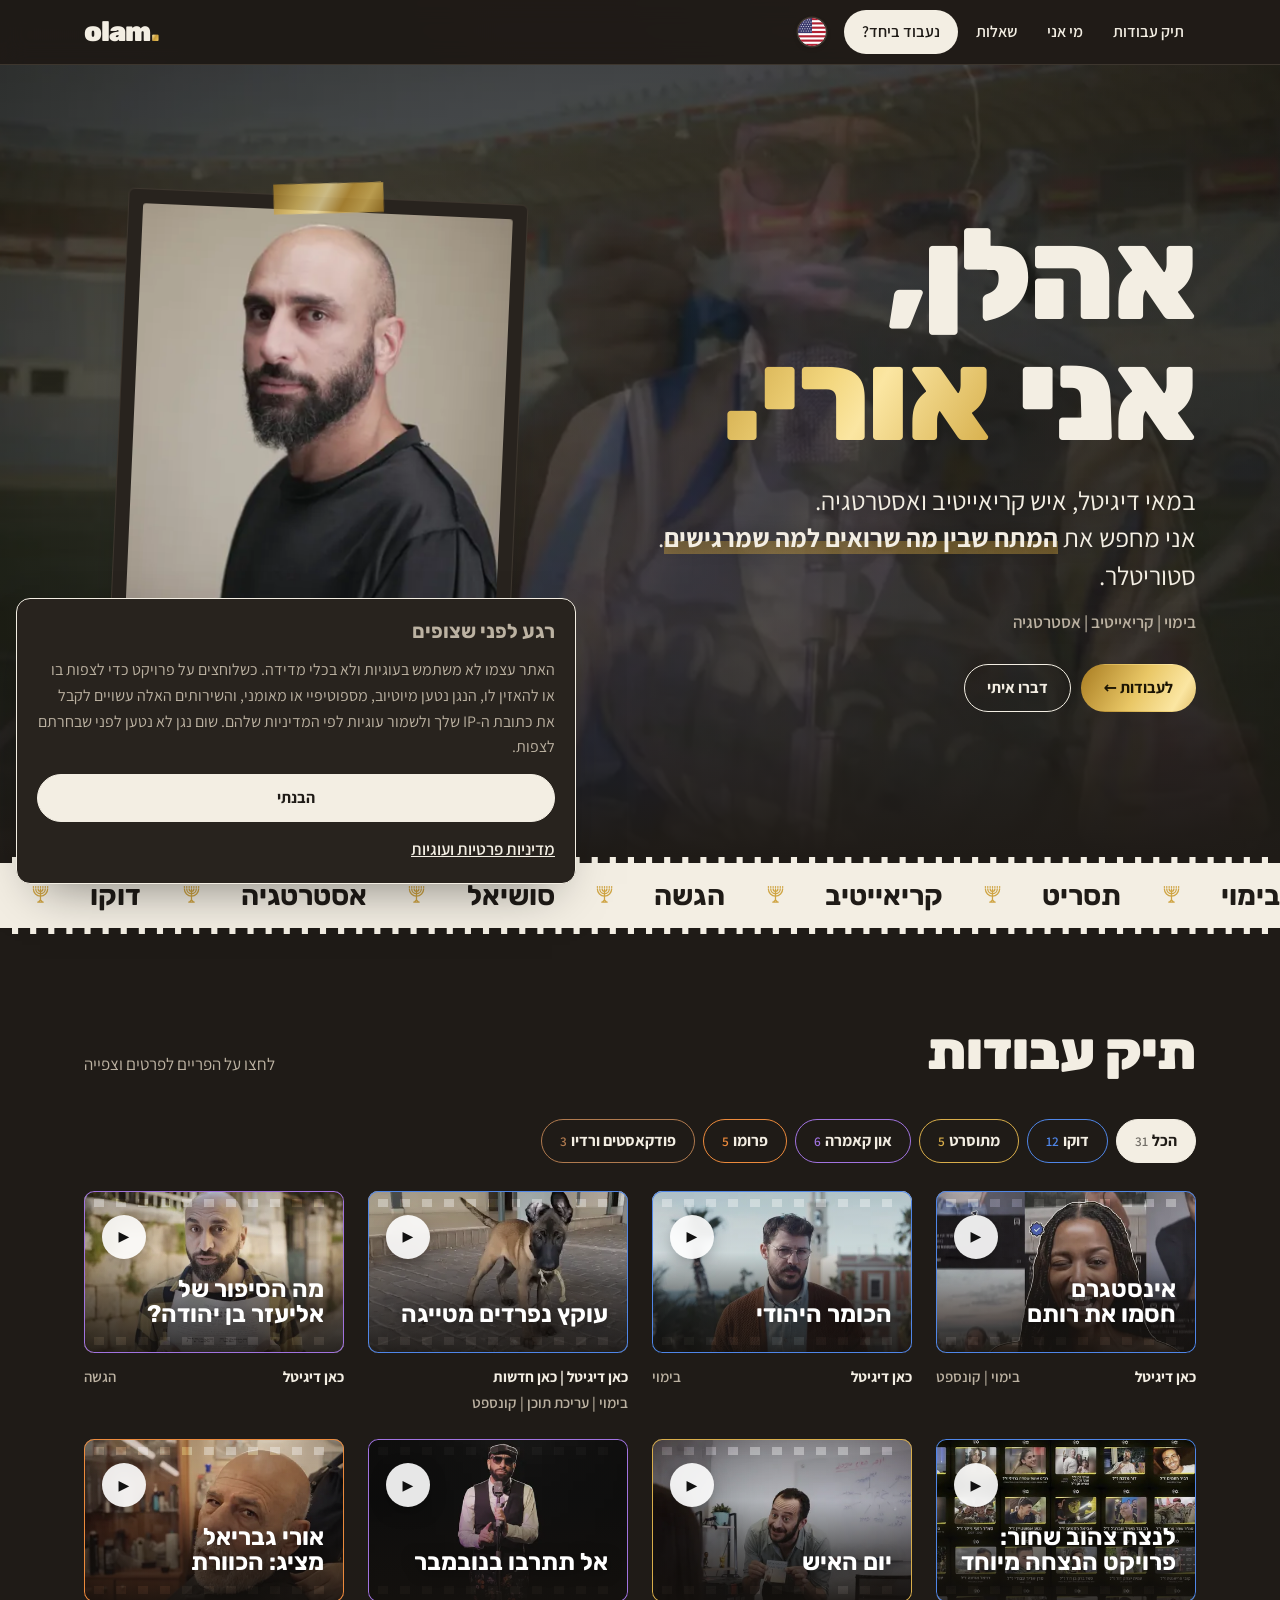
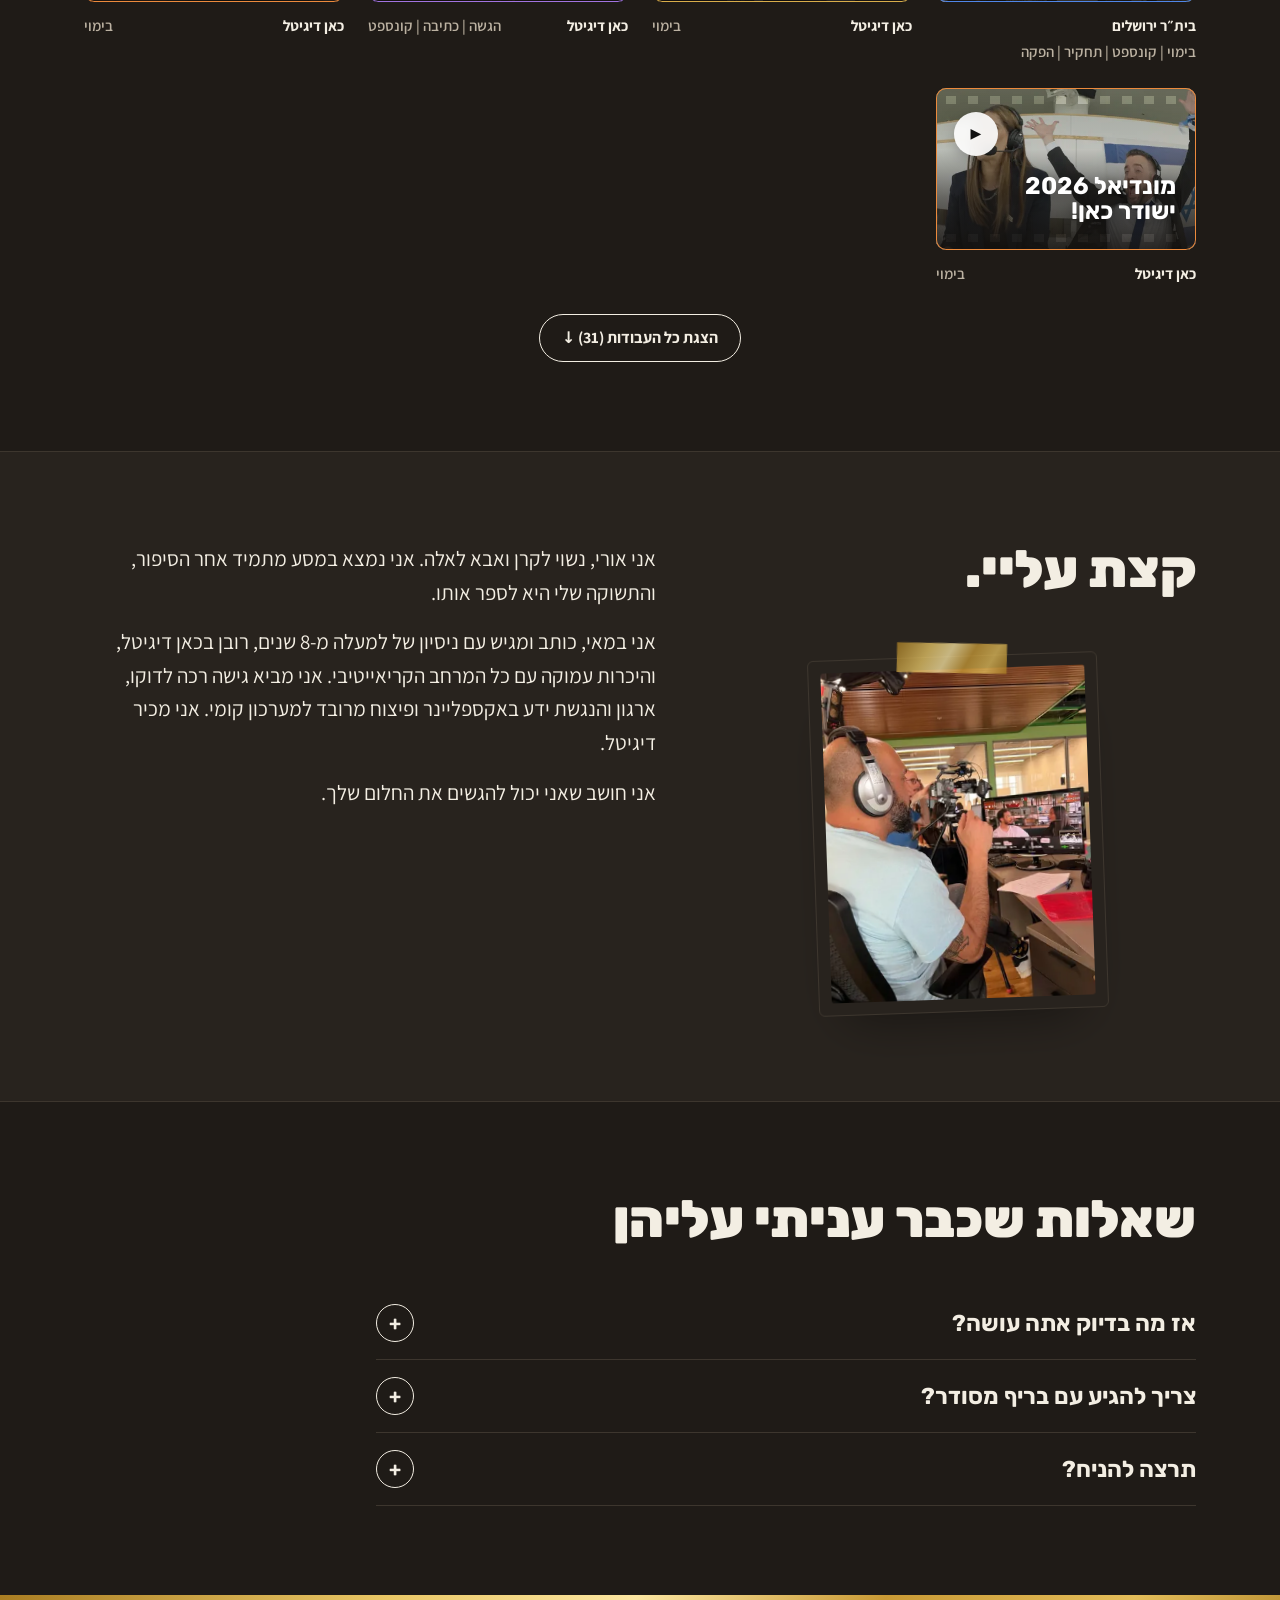
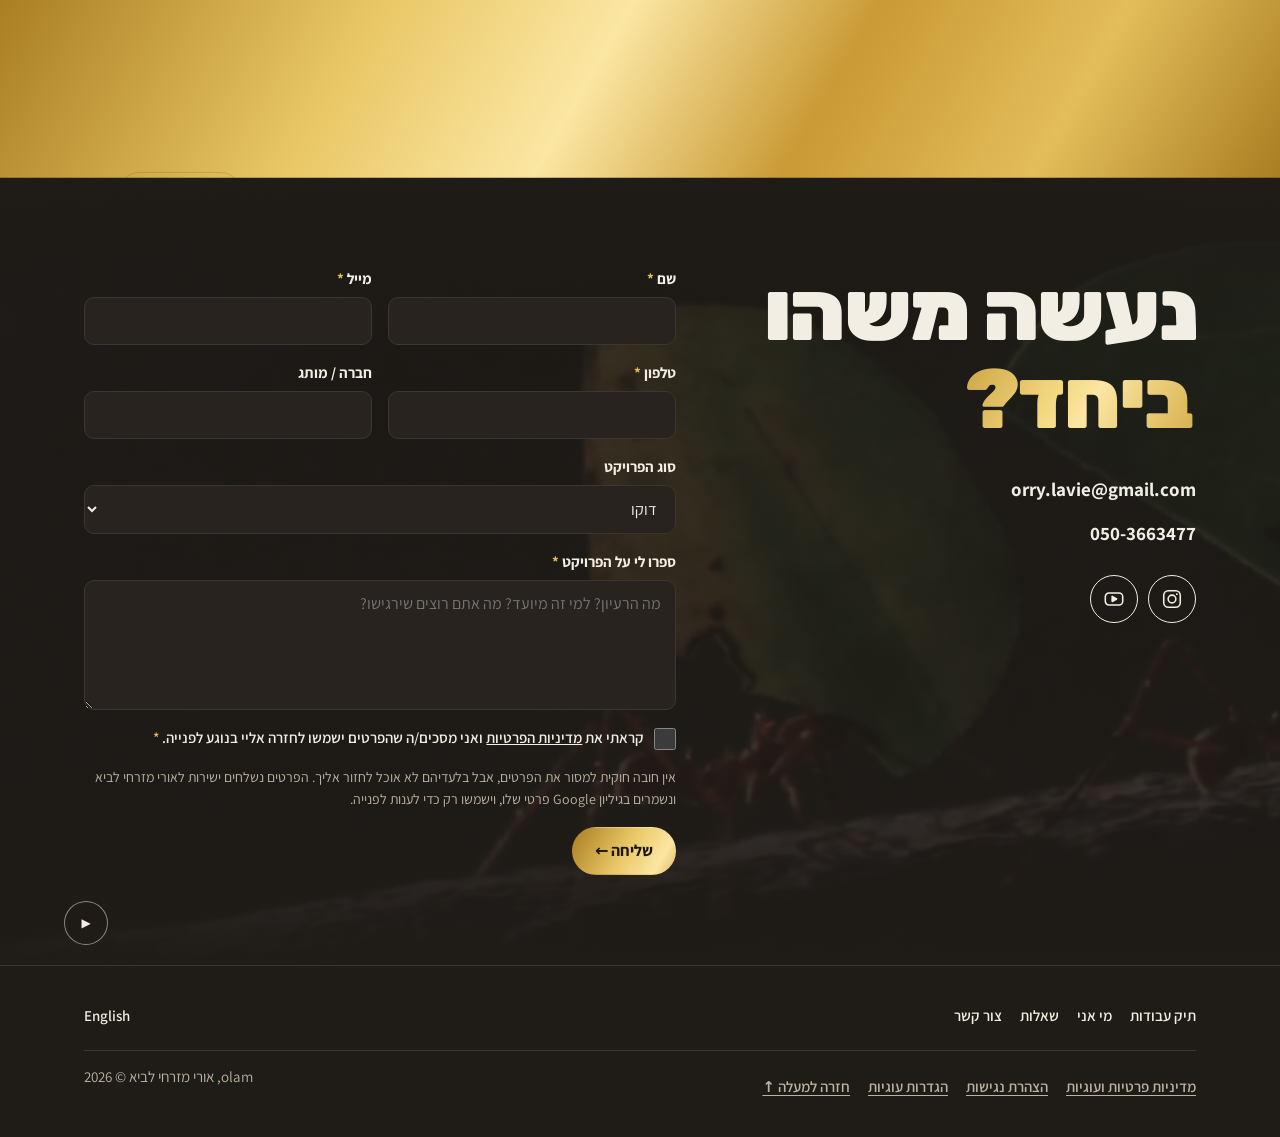
==== commit 9c3f2768: "Add files via upload" ====
--- a/index.html
+++ b/index.html
@@ -7,7 +7,7 @@
 <meta name="color-scheme" content="dark">
 <!--seo:start-->
 <title>אורי מזרחי לביא | בימוי דיגיטל וקריאייטיב</title>
-<meta name="description" content="אורי מזרחי לביא – במאי דיגיטל, תסריטאי ואיש קריאייטיב עם יותר מ-8 שנות ניסיון בכאן. דוקו, מערכונים, הגשה, פודקאסטים ופרומו. צפו בעבודות ובואו נעבוד ביחד.">
+<meta name="description" content="אורי מזרחי לביא – במאי דיגיטל, איש קריאייטיב ואסטרטגיה עם יותר מ-8 שנות ניסיון בכאן. דוקו, אקספליינרים, מערכונים, הגשה ופודקאסטים. צפו בעבודות ובואו נעבוד ביחד.">
 <meta name="robots" content="index, follow, max-image-preview:large">
 <meta name="author" content="אורי מזרחי לביא">
 <meta http-equiv="Content-Security-Policy" content="upgrade-insecure-requests">
@@ -18,9 +18,9 @@
 <meta property="og:type" content="profile">
 <meta property="og:site_name" content="olam">
 <meta property="og:title" content="אורי מזרחי לביא | בימוי דיגיטל וקריאייטיב">
-<meta property="og:description" content="אורי מזרחי לביא – במאי דיגיטל, תסריטאי ואיש קריאייטיב עם יותר מ-8 שנות ניסיון בכאן. דוקו, מערכונים, הגשה, פודקאסטים ופרומו. צפו בעבודות ובואו נעבוד ביחד.">
+<meta property="og:description" content="אורי מזרחי לביא – במאי דיגיטל, איש קריאייטיב ואסטרטגיה עם יותר מ-8 שנות ניסיון בכאן. דוקו, אקספליינרים, מערכונים, הגשה ופודקאסטים. צפו בעבודות ובואו נעבוד ביחד.">
 <meta property="og:url" content="https://www.your-domain.co.il/">
-<meta property="og:image" content="https://www.your-domain.co.il/images/og-image.jpg">
+<meta property="og:image" content="https://www.your-domain.co.il/images/og-image-2.jpg">
 <meta property="og:image:width" content="1200">
 <meta property="og:image:height" content="630">
 <meta property="og:image:alt" content="אורי מזרחי לביא – במאי, תוכן ואסטרטגיה">
@@ -30,13 +30,13 @@
 <meta property="profile:last_name" content="מזרחי לביא">
 <meta name="twitter:card" content="summary_large_image">
 <meta name="twitter:title" content="אורי מזרחי לביא | בימוי דיגיטל וקריאייטיב">
-<meta name="twitter:description" content="אורי מזרחי לביא – במאי דיגיטל, תסריטאי ואיש קריאייטיב עם יותר מ-8 שנות ניסיון בכאן. דוקו, מערכונים, הגשה, פודקאסטים ופרומו. צפו בעבודות ובואו נעבוד ביחד.">
-<meta name="twitter:image" content="https://www.your-domain.co.il/images/og-image.jpg">
-<link rel="icon" href="favicon.ico?v=202611250310b" sizes="any">
-<link rel="icon" type="image/png" sizes="32x32" href="images/favicon-32.png?v=202611250310b">
-<link rel="icon" type="image/png" sizes="192x192" href="images/icon-192.png?v=202611250310b">
-<link rel="apple-touch-icon" href="images/apple-touch-icon.png?v=202611250310b">
-<link rel="preload" as="image" type="image/avif" imagesrcset="images/orry-400.avif 400w, images/orry-800.avif 800w" imagesizes="(max-width: 600px) 78vw, 400px" fetchpriority="high">
+<meta name="twitter:description" content="אורי מזרחי לביא – במאי דיגיטל, איש קריאייטיב ואסטרטגיה עם יותר מ-8 שנות ניסיון בכאן. דוקו, אקספליינרים, מערכונים, הגשה ופודקאסטים. צפו בעבודות ובואו נעבוד ביחד.">
+<meta name="twitter:image" content="https://www.your-domain.co.il/images/og-image-2.jpg">
+<link rel="icon" href="favicon.ico?v=202611251215b" sizes="any">
+<link rel="icon" type="image/png" sizes="32x32" href="images/favicon-32.png?v=202611251215b">
+<link rel="icon" type="image/png" sizes="192x192" href="images/icon-192.png?v=202611251215b">
+<link rel="apple-touch-icon" href="images/apple-touch-icon.png?v=202611251215b">
+<link rel="preload" as="image" type="image/webp" imagesrcset="images/orry-400.webp 400w, images/orry-800.webp 800w" imagesizes="(max-width: 600px) 78vw, 400px" fetchpriority="high">
 <link rel="preload" as="image" type="image/webp" href="videos/hero-poster-sm.webp" media="(max-width: 760px)" fetchpriority="high">
 <link rel="preload" as="image" type="image/webp" href="videos/hero-poster.webp" media="(min-width: 761px)" fetchpriority="high">
 <link rel="preload" as="font" type="font/woff2" href="fonts/rubik-hebrew-900-normal.woff2" crossorigin>
@@ -45,9 +45,9 @@
 <link rel="preload" as="font" type="font/woff2" href="fonts/assistant-hebrew-600-normal.woff2" crossorigin>
 <link rel="preload" as="font" type="font/woff2" href="fonts/assistant-hebrew-700-normal.woff2" crossorigin>
 
-<script type="application/ld+json">{"@context":"https://schema.org","@graph":[{"@type":"Person","@id":"https://www.your-domain.co.il/#person","name":"אורי מזרחי לביא","alternateName":["Orry Mizrahi Lavie","Orry Lavie","אורי לביא","אורי מזרחי לביא"],"jobTitle":"במאי דיגיטל, תסריטאי ואיש קריאייטיב","description":"אורי מזרחי לביא – במאי דיגיטל, תסריטאי ואיש קריאייטיב עם יותר מ-8 שנות ניסיון בכאן. דוקו, מערכונים, הגשה, פודקאסטים ופרומו. צפו בעבודות ובואו נעבוד ביחד.","url":"https://www.your-domain.co.il/","image":"https://www.your-domain.co.il/images/orry-800.jpg","email":"mailto:orry.lavie@gmail.com","sameAs":["https://www.instagram.com/orryla_/","https://www.youtube.com/@orryla"],"knowsAbout":["בימוי","כתיבה","הגשה","תחקיר","אסטרטגיית תוכן","Directing","Documentary","Content strategy","Social media"]},{"@type":"WebSite","@id":"https://www.your-domain.co.il/#website","url":"https://www.your-domain.co.il/","name":"olam","alternateName":"אורי מזרחי לביא","inLanguage":["he","en"],"publisher":{"@id":"https://www.your-domain.co.il/#person"}},{"@type":"ProfilePage","@id":"https://www.your-domain.co.il/#webpage","url":"https://www.your-domain.co.il/","name":"אורי מזרחי לביא | בימוי דיגיטל וקריאייטיב","description":"אורי מזרחי לביא – במאי דיגיטל, תסריטאי ואיש קריאייטיב עם יותר מ-8 שנות ניסיון בכאן. דוקו, מערכונים, הגשה, פודקאסטים ופרומו. צפו בעבודות ובואו נעבוד ביחד.","inLanguage":"he","isPartOf":{"@id":"https://www.your-domain.co.il/#website"},"mainEntity":{"@id":"https://www.your-domain.co.il/#person"},"primaryImageOfPage":{"@type":"ImageObject","url":"https://www.your-domain.co.il/images/og-image.jpg","width":1200,"height":630}},{"@type":"ItemList","@id":"https://www.your-domain.co.il/#work","name":"תיק עבודות","numberOfItems":31,"itemListElement":[{"@type":"ListItem","position":1,"item":{"@type":"CreativeWork","name":"אינסטגרם חסמו את רותם","url":"https://www.youtube.com/watch?v=dPL7OrazVGw","inLanguage":"he","creator":{"@id":"https://www.your-domain.co.il/#person"},"publisher":{"@type":"Organization","name":"כאן דיגיטל"},"description":"אז היא יצאה למסע פילוסופי בעקבות הזהות האותנטית שלה."}},{"@type":"ListItem","position":2,"item":{"@type":"CreativeWork","name":"תרגיל בחיבור: שתי אמהות חטופים נפגשות לשיחה","url":"https://www.youtube.com/watch?v=D3igZF82xqc","inLanguage":"he","creator":{"@id":"https://www.your-domain.co.il/#person"},"publisher":{"@type":"Organization","name":"כאן דיגיטל"},"description":"2 אמהות. 2 חטופים. 2 גישות. דאגה אחת. (צולם במהלך המו״מ על עסקאות החטופים, פברואר 2024)"}},{"@type":"ListItem","position":3,"item":{"@type":"CreativeWork","name":"סיפורה של סוליקה הצדקת","url":"https://www.youtube.com/watch?v=26YPxgVhWHA","inLanguage":"he","creator":{"@id":"https://www.your-domain.co.il/#person"},"publisher":{"@type":"Organization","name":"כאן דיגיטל"},"description":"ללה סוליקה, צעירה יהודייה שהואשמה בכפירה באסלאם במרוקו במאה ה-19, ולמרות שנגזר עליה גזר דין מוות סירבה לנטוש את יהדותה. סול. אגדה שהייתה באמת."}},{"@type":"ListItem","position":4,"item":{"@type":"CreativeWork","name":"בית אחד בח׳אן יונס","url":"https://www.youtube.com/watch?v=dgCvfAUChp8","inLanguage":"he","creator":{"@id":"https://www.your-domain.co.il/#person"},"publisher":{"@type":"Organization","name":"כאן דיגיטל"},"description":"פרויקט תיעוד מיוחד בן 18 ימים בבית אחד, של האנשים במלחמה, בזמן שלא נלחמים. ״האח הגדול״ ח׳אן יונס, אם תרצו."}},{"@type":"ListItem","position":5,"item":{"@type":"CreativeWork","name":"עוקץ נפרדים מטייגה","url":"https://www.youtube.com/watch?v=H4aGqiXSyHM","inLanguage":"he","creator":{"@id":"https://www.your-domain.co.il/#person"},"publisher":{"@type":"Organization","name":"כאן דיגיטל"},"description":"טייגה היה הכלב הישראלי האחרון של יחידת עוקץ. במשימתו האחרונה הוא חשף מחבלים והציל חיים, רגע לפני שנהרג. פרידה מגיבור."}},{"@type":"ListItem","position":6,"item":{"@type":"CreativeWork","name":"לנצח צהוב שחור: פרויקט הנצחה מיוחד","url":"https://www.youtube.com/watch?v=A8Bx1oX_Tls","inLanguage":"he","creator":{"@id":"https://www.your-domain.co.il/#person"},"publisher":{"@type":"Organization","name":"בית״ר ירושלים"},"description":"3 נרצחים. 3 סיפורים. אהבה אחת."}},{"@type":"ListItem","position":7,"item":{"@type":"CreativeWork","name":"הכומר היהודי","url":"https://www.youtube.com/watch?v=ECtKswTCMog","inLanguage":"he","creator":{"@id":"https://www.your-domain.co.il/#person"},"publisher":{"@type":"Organization","name":"כאן דיגיטל"},"description":"הוא למד כמוּרה אחרי השואה, הגיע לגדולה ואפילו היה בקשרים עם האפיפיור, אבל אף פעם לא שכח את הדם הזורם בעורקיו. סיפורו של הכומר היהודי מיפו."}},{"@type":"ListItem","position":8,"item":{"@type":"CreativeWork","name":"20 שנה ל-5:0 על אוסטריה","url":"https://www.youtube.com/watch?v=SDehhNoGnCc","inLanguage":"he","creator":{"@id":"https://www.your-domain.co.il/#person"},"publisher":{"@type":"Organization","name":"כאן דיגיטל"},"description":"מפגש מחזור של כוכבי אחת מתצוגות הכדורגל הכי גדולות של נבחרת ישראל לדורותיה."}},{"@type":"ListItem","position":9,"item":{"@type":"CreativeWork","name":"תרגיל בחיבור: חרדי ומילואימניק","url":"https://www.youtube.com/watch?v=3DyWmEZj5ww","inLanguage":"he","creator":{"@id":"https://www.your-domain.co.il/#person"},"publisher":{"@type":"Organization","name":"כאן דיגיטל"},"description":"מצד אחד מילואימניק ציוני בן הציונות הדתית ומהצד השני חרדי, לוחם קרבי לשעבר בעצמו. על הגיוס, על יהדות ועל עם ישראל."}},{"@type":"ListItem","position":10,"item":{"@type":"CreativeWork","name":"כאן אורייתא: יום הזיכרון הוא ראש השנה","url":"https://www.youtube.com/watch?v=SWNimXa5VVQ","inLanguage":"he","creator":{"@id":"https://www.your-domain.co.il/#person"},"publisher":{"@type":"Organization","name":"כאן דיגיטל"},"description":"הרבה לפני הרובד הציוני העצוב של הביטוי, יום הזיכרון היה למעשה יום הולדתה של האנושות."}},{"@type":"ListItem","position":11,"item":{"@type":"CreativeWork","name":"למורן אטיאס נמאס מהצביעות של ארגוני הנשים אחרי ה-7.10","url":"https://www.youtube.com/watch?v=HDm-RX-XSmU","inLanguage":"he","creator":{"@id":"https://www.your-domain.co.il/#person"},"publisher":{"@type":"Organization","name":"כאן דיגיטל"},"description":"מורן אטיאס בזעקה אל לבבותיהם הצבועים של ארגוני הנשים ברחבי העולם בעקבות זוועות השבעה באוקטובר."}},{"@type":"ListItem","position":12,"item":{"@type":"CreativeWork","name":"חנה אזולאי הספרי פונה לעם המרוקאי. במרוקאית","url":"https://www.youtube.com/watch?v=bPlpKjMCzfw","inLanguage":"he","creator":{"@id":"https://www.your-domain.co.il/#person"},"publisher":{"@type":"Organization","name":"כאן דיגיטל"},"description":"חנה אזולאי הספרי פונה לעם המרוקאי בשפתו ומבקשת להעביר להם את סיפור השבעה באוקטובר מזווית שכנראה עוד לא שמעו."}},{"@type":"ListItem","position":13,"item":{"@type":"CreativeWork","name":"יום האיש","url":"https://www.youtube.com/watch?v=Y2JkuJQf6wQ","inLanguage":"he","creator":{"@id":"https://www.your-domain.co.il/#person"},"publisher":{"@type":"Organization","name":"כאן דיגיטל"},"description":"איך נראה ראיון עבודה בעולם הפוך?"}},{"@type":"ListItem","position":14,"item":{"@type":"CreativeWork","name":"מסיבת פרידה מ-2023: השנאחסית","url":"https://www.youtube.com/watch?v=tw7QVt88N44","inLanguage":"he","creator":{"@id":"https://www.your-domain.co.il/#person"},"publisher":{"@type":"Organization","name":"כאן דיגיטל"},"description":"31 בדצמבר. 2023, שהביאה לנו את ההפגנות והמלחמה, עוד רגע מסתיימת, אבל 2024 מסרבת לצאת. ומה יש ל-1973 להגיד על זה? מסיבת שנים."}},{"@type":"ListItem","position":15,"item":{"@type":"CreativeWork","name":"מחשבות: מסאז׳ בזמן מלחמה","url":"https://www.youtube.com/watch?v=2F-gCksMRdY","inLanguage":"he","creator":{"@id":"https://www.your-domain.co.il/#person"},"publisher":{"@type":"Organization","name":"כאן דיגיטל"},"description":"רות מרגישה קצת לא נעים להתענג על מסאז׳ בזמן המלחמה, אבל השובר פג תוקף עוד יומיים."}},{"@type":"ListItem","position":16,"item":{"@type":"CreativeWork","name":"משכתבים את עשר המכות","url":"https://www.youtube.com/watch?v=d8nl7FoIrKs","inLanguage":"he","creator":{"@id":"https://www.your-domain.co.il/#person"},"publisher":{"@type":"Organization","name":"כאן דיגיטל"},"description":"כמו כל דבר, גם את עשר מכות מצריים צריך לרענן (או שלא)."}},{"@type":"ListItem","position":17,"item":{"@type":"CreativeWork","name":"האינטרוונשן","url":"https://www.youtube.com/watch?v=ODbxRt-jGAk","inLanguage":"he","creator":{"@id":"https://www.your-domain.co.il/#person"},"publisher":{"@type":"Organization","name":"כאן דיגיטל"},"description":"החבר׳ה במשרד סיכמו שלא מזמינים יותר אוכל, אבל מיכאל לא עמד בהבטחה."}},{"@type":"ListItem","position":18,"item":{"@type":"CreativeWork","name":"מה הסיפור של אליעזר בן יהודה?","url":"https://www.youtube.com/watch?v=ASVu9JXJBBc","inLanguage":"he","creator":{"@id":"https://www.your-domain.co.il/#person"},"publisher":{"@type":"Organization","name":"כאן דיגיטל"},"description":"כמה רחוק הלך מחיה השפה העברית אחר החזון שלו?"}},{"@type":"ListItem","position":19,"item":{"@type":"CreativeWork","name":"איך השפיעו היפנים על המוזיקה המזרחית בישראל?","url":"https://www.youtube.com/watch?v=8Fe0RkiWvkw","inLanguage":"he","creator":{"@id":"https://www.your-domain.co.il/#person"},"publisher":{"@type":"Organization","name":"כאן דיגיטל"},"description":"מהפכה טכנולוגית מדהימה שקרתה בצד אחד של העולם הובילה למהפכה חברתית-תרבותית מדהימה לא פחות בצד השני שלו."}},{"@type":"ListItem","position":20,"item":{"@type":"CreativeWork","name":"אל תתרבו בנובמבר","url":"https://www.youtube.com/watch?v=7bj1FphLXR4","inLanguage":"he","creator":{"@id":"https://www.your-domain.co.il/#person"},"publisher":{"@type":"Organization","name":"כאן דיגיטל"},"description":"לילדי החופש הגדול יש עניין לא פתור עם יום ההולדת שלהם, אז מצאנו להם פתרון אלטרנטיבי."}},{"@type":"ListItem","position":21,"item":{"@type":"CreativeWork","name":"מה הסיפור של באג 2000?","url":"https://www.youtube.com/watch?v=5-gH_q7OWbU","inLanguage":"he","creator":{"@id":"https://www.your-domain.co.il/#person"},"publisher":{"@type":"Organization","name":"כאן דיגיטל"},"description":"זה אמור היה להיות האסון הכי גדול שידעה האנושות. או אולי יריית פתיחה מטורפת לעידן הפייק ניוז?"}},{"@type":"ListItem","position":22,"item":{"@type":"CreativeWork","name":"מי מפחד מהמפלצת הירושלמית?","url":"https://www.youtube.com/watch?v=2EUEoh2fywM","inLanguage":"he","creator":{"@id":"https://www.your-domain.co.il/#person"},"publisher":{"@type":"Organization","name":"כאן דיגיטל"},"description":"צבועה שחור לבן, עם חלל שמזכיר רחם ו-3 מגלשות אדומות תלולות. הכירו את המפלצת, זאת שלכל ירושלמי יש זיכרון ממנה."}},{"@type":"ListItem","position":23,"item":{"@type":"CreativeWork","name":"למה אנחנו עושים ק*י רק בבית?","url":"https://www.youtube.com/watch?v=PwqSX5168x0","inLanguage":"he","creator":{"@id":"https://www.your-domain.co.il/#person"},"publisher":{"@type":"Organization","name":"כאן דיגיטל"},"description":"תסמונת ״השירותים הבטוחים״ — למה זה קורה? ומאיפה היא הגיעה?"}},{"@type":"ListItem","position":24,"item":{"@type":"CreativeWork","name":"25 שנה אחרי, חיים צינוביץ׳ חוזר לשרוף","url":"https://open.spotify.com/episode/68VsX7Rmlx4GBbswowqpzL","inLanguage":"he","creator":{"@id":"https://www.your-domain.co.il/#person"},"publisher":{"@type":"Organization","name":"כאן גימל"},"description":"פרויקט השרוף היה ״הפיגוע התרבותי הגדול בישראל״ והוא טמן בתוכו המון זעם ותסכול. רבע מאה ו-EP אחרי, צינוביץ׳ יושב לשיחה."}},{"@type":"ListItem","position":25,"item":{"@type":"CreativeWork","name":"בחזרה לנובה","url":"https://omny.fm/shows/mizadimandmarathons88/61dd2fe8-7342-472d-bcfb-b0b800f9c82d","inLanguage":"he","creator":{"@id":"https://www.your-domain.co.il/#person"},"publisher":{"@type":"Organization","name":"כאן 88"},"description":"מסע זיכרון מוזיקלי בין הסיפורים שקרעו את הלב, למוזיקה שמעט מאחה אותו. פרויקט חיבוק לשבט הטראנס הכאוב (נובמבר 2023)."}},{"@type":"ListItem","position":26,"item":{"@type":"CreativeWork","name":"עכשיו אתה מדבר","url":"https://open.spotify.com/show/13dElT81nLEUlsX9FgPStN","inLanguage":"he","creator":{"@id":"https://www.your-domain.co.il/#person"},"publisher":{"@type":"Organization","name":"כאן הסכתים"},"description":"בין ציפיות החברה לדרישות האבולוציה; בין הכוח והתחרות לרגישות ולחרדות; בין הדימוי לשקר. אורי לביא והפסיכולוג ד״ר גבריאל בוקובזה ז״ל מדברים בפתיחות על הנושא שגברים הכי פחות מדברים עליו — גברים."}},{"@type":"ListItem","position":27,"item":{"@type":"CreativeWork","name":"מונדיאל 2026 ישודר כאן!","url":"https://www.youtube.com/watch?v=s7zHZhwwa4k","inLanguage":"he","creator":{"@id":"https://www.your-domain.co.il/#person"},"publisher":{"@type":"Organization","name":"כאן דיגיטל"}}},{"@type":"ListItem","position":28,"item":{"@type":"CreativeWork","name":"חדש: קומדי BOX!","url":"https://www.youtube.com/watch?v=XrSV1HlLrpw","inLanguage":"he","creator":{"@id":"https://www.your-domain.co.il/#person"},"publisher":{"@type":"Organization","name":"כאן דיגיטל"}}},{"@type":"ListItem","position":29,"item":{"@type":"CreativeWork","name":"אורי גבריאל מציג: תסכית הכוורת","url":"https://www.youtube.com/watch?v=SmJgRgJIQyE","inLanguage":"he","creator":{"@id":"https://www.your-domain.co.il/#person"},"publisher":{"@type":"Organization","name":"כאן דיגיטל"}}},{"@type":"ListItem","position":30,"item":{"@type":"CreativeWork","name":"לך תזכור, הסכת על השואה מהרגע שהסתיימה","url":"https://www.youtube.com/watch?v=KPQhVAbs-ug","inLanguage":"he","creator":{"@id":"https://www.your-domain.co.il/#person"},"publisher":{"@type":"Organization","name":"כאן דיגיטל"}}},{"@type":"ListItem","position":31,"item":{"@type":"CreativeWork","name":"חברת מוריה: סיכום פעילות שנת 2025","url":"https://www.youtube.com/watch?v=7xqLVI5d7aQ","inLanguage":"he","creator":{"@id":"https://www.your-domain.co.il/#person"},"publisher":{"@type":"Organization","name":"חברת מוריה"}}}]}]}</script>
+<script type="application/ld+json">{"@context":"https://schema.org","@graph":[{"@type":"Person","@id":"https://www.your-domain.co.il/#person","name":"אורי מזרחי לביא","alternateName":["Orry Mizrahi Lavie","Orry Lavie","אורי לביא","אורי מזרחי לביא"],"jobTitle":"במאי דיגיטל, איש קריאייטיב ואסטרטגיה","description":"אורי מזרחי לביא – במאי דיגיטל, איש קריאייטיב ואסטרטגיה עם יותר מ-8 שנות ניסיון בכאן. דוקו, אקספליינרים, מערכונים, הגשה ופודקאסטים. צפו בעבודות ובואו נעבוד ביחד.","url":"https://www.your-domain.co.il/","image":"https://www.your-domain.co.il/images/orry-800.jpg","email":"mailto:orry.lavie@gmail.com","sameAs":["https://www.instagram.com/orryla_/","https://www.youtube.com/@orryla"],"knowsAbout":["בימוי","כתיבה","הגשה","תחקיר","אסטרטגיית תוכן","Directing","Documentary","Content strategy","Social media"]},{"@type":"WebSite","@id":"https://www.your-domain.co.il/#website","url":"https://www.your-domain.co.il/","name":"olam","alternateName":"אורי מזרחי לביא","inLanguage":["he","en"],"publisher":{"@id":"https://www.your-domain.co.il/#person"}},{"@type":"ProfilePage","@id":"https://www.your-domain.co.il/#webpage","url":"https://www.your-domain.co.il/","name":"אורי מזרחי לביא | בימוי דיגיטל וקריאייטיב","description":"אורי מזרחי לביא – במאי דיגיטל, איש קריאייטיב ואסטרטגיה עם יותר מ-8 שנות ניסיון בכאן. דוקו, אקספליינרים, מערכונים, הגשה ופודקאסטים. צפו בעבודות ובואו נעבוד ביחד.","inLanguage":"he","isPartOf":{"@id":"https://www.your-domain.co.il/#website"},"mainEntity":{"@id":"https://www.your-domain.co.il/#person"},"primaryImageOfPage":{"@type":"ImageObject","url":"https://www.your-domain.co.il/images/og-image-2.jpg","width":1200,"height":630}},{"@type":"ItemList","@id":"https://www.your-domain.co.il/#work","name":"תיק עבודות","numberOfItems":31,"itemListElement":[{"@type":"ListItem","position":1,"item":{"@type":"CreativeWork","name":"אינסטגרם חסמו את רותם","url":"https://www.youtube.com/watch?v=dPL7OrazVGw","inLanguage":"he","creator":{"@id":"https://www.your-domain.co.il/#person"},"publisher":{"@type":"Organization","name":"כאן דיגיטל"},"description":"אז היא יצאה למסע פילוסופי בעקבות הזהות האותנטית שלה."}},{"@type":"ListItem","position":2,"item":{"@type":"CreativeWork","name":"תרגיל בחיבור: שתי אמהות חטופים נפגשות לשיחה","url":"https://www.youtube.com/watch?v=D3igZF82xqc","inLanguage":"he","creator":{"@id":"https://www.your-domain.co.il/#person"},"publisher":{"@type":"Organization","name":"כאן דיגיטל"},"description":"2 אמהות. 2 חטופים. 2 גישות. דאגה אחת. (צולם במהלך המו״מ על עסקאות החטופים, פברואר 2024)"}},{"@type":"ListItem","position":3,"item":{"@type":"CreativeWork","name":"סיפורה של סוליקה הצדקת","url":"https://www.youtube.com/watch?v=26YPxgVhWHA","inLanguage":"he","creator":{"@id":"https://www.your-domain.co.il/#person"},"publisher":{"@type":"Organization","name":"כאן דיגיטל"},"description":"ללה סוליקה, צעירה יהודייה שהואשמה בכפירה באסלאם במרוקו במאה ה-19, ולמרות שנגזר עליה גזר דין מוות סירבה לנטוש את יהדותה. סול. אגדה שהייתה באמת."}},{"@type":"ListItem","position":4,"item":{"@type":"CreativeWork","name":"בית אחד בח׳אן יונס","url":"https://www.youtube.com/watch?v=dgCvfAUChp8","inLanguage":"he","creator":{"@id":"https://www.your-domain.co.il/#person"},"publisher":{"@type":"Organization","name":"כאן דיגיטל"},"description":"פרויקט תיעוד מיוחד בן 18 ימים בבית אחד, של האנשים במלחמה, בזמן שלא נלחמים. ״האח הגדול״ ח׳אן יונס, אם תרצו."}},{"@type":"ListItem","position":5,"item":{"@type":"CreativeWork","name":"עוקץ נפרדים מטייגה","url":"https://www.youtube.com/watch?v=H4aGqiXSyHM","inLanguage":"he","creator":{"@id":"https://www.your-domain.co.il/#person"},"publisher":{"@type":"Organization","name":"כאן דיגיטל"},"description":"טייגה היה הכלב הישראלי האחרון של יחידת עוקץ. במשימתו האחרונה הוא חשף מחבלים והציל חיים, רגע לפני שנהרג. פרידה מגיבור."}},{"@type":"ListItem","position":6,"item":{"@type":"CreativeWork","name":"לנצח צהוב שחור: פרויקט הנצחה מיוחד","url":"https://www.youtube.com/watch?v=A8Bx1oX_Tls","inLanguage":"he","creator":{"@id":"https://www.your-domain.co.il/#person"},"publisher":{"@type":"Organization","name":"בית״ר ירושלים"},"description":"3 נרצחים. 3 סיפורים. אהבה אחת."}},{"@type":"ListItem","position":7,"item":{"@type":"CreativeWork","name":"הכומר היהודי","url":"https://www.youtube.com/watch?v=ECtKswTCMog","inLanguage":"he","creator":{"@id":"https://www.your-domain.co.il/#person"},"publisher":{"@type":"Organization","name":"כאן דיגיטל"},"description":"הוא למד כמוּרה אחרי השואה, הגיע לגדולה ואפילו היה בקשרים עם האפיפיור, אבל אף פעם לא שכח את הדם הזורם בעורקיו. סיפורו של הכומר היהודי מיפו."}},{"@type":"ListItem","position":8,"item":{"@type":"CreativeWork","name":"20 שנה ל-5:0 על אוסטריה","url":"https://www.youtube.com/watch?v=SDehhNoGnCc","inLanguage":"he","creator":{"@id":"https://www.your-domain.co.il/#person"},"publisher":{"@type":"Organization","name":"כאן דיגיטל"},"description":"מפגש מחזור של כוכבי אחת מתצוגות הכדורגל הכי גדולות של נבחרת ישראל לדורותיה."}},{"@type":"ListItem","position":9,"item":{"@type":"CreativeWork","name":"תרגיל בחיבור: חרדי ומילואימניק","url":"https://www.youtube.com/watch?v=3DyWmEZj5ww","inLanguage":"he","creator":{"@id":"https://www.your-domain.co.il/#person"},"publisher":{"@type":"Organization","name":"כאן דיגיטל"},"description":"מצד אחד מילואימניק ציוני בן הציונות הדתית ומהצד השני חרדי, לוחם קרבי לשעבר בעצמו. על הגיוס, על יהדות ועל עם ישראל."}},{"@type":"ListItem","position":10,"item":{"@type":"CreativeWork","name":"כאן אורייתא: יום הזיכרון הוא ראש השנה","url":"https://www.youtube.com/watch?v=SWNimXa5VVQ","inLanguage":"he","creator":{"@id":"https://www.your-domain.co.il/#person"},"publisher":{"@type":"Organization","name":"כאן דיגיטל"},"description":"הרבה לפני הרובד הציוני העצוב של הביטוי, יום הזיכרון היה למעשה יום הולדתה של האנושות."}},{"@type":"ListItem","position":11,"item":{"@type":"CreativeWork","name":"למורן אטיאס נמאס מהצביעות של ארגוני הנשים אחרי ה-7.10","url":"https://www.youtube.com/watch?v=HDm-RX-XSmU","inLanguage":"he","creator":{"@id":"https://www.your-domain.co.il/#person"},"publisher":{"@type":"Organization","name":"כאן דיגיטל"},"description":"מורן אטיאס בזעקה אל לבבותיהם הצבועים של ארגוני הנשים ברחבי העולם בעקבות זוועות השבעה באוקטובר."}},{"@type":"ListItem","position":12,"item":{"@type":"CreativeWork","name":"חנה אזולאי הספרי פונה לעם המרוקאי. במרוקאית","url":"https://www.youtube.com/watch?v=bPlpKjMCzfw","inLanguage":"he","creator":{"@id":"https://www.your-domain.co.il/#person"},"publisher":{"@type":"Organization","name":"כאן דיגיטל"},"description":"חנה אזולאי הספרי פונה לעם המרוקאי בשפתו ומבקשת להעביר להם את סיפור השבעה באוקטובר מזווית שכנראה עוד לא שמעו."}},{"@type":"ListItem","position":13,"item":{"@type":"CreativeWork","name":"יום האיש","url":"https://www.youtube.com/watch?v=Y2JkuJQf6wQ","inLanguage":"he","creator":{"@id":"https://www.your-domain.co.il/#person"},"publisher":{"@type":"Organization","name":"כאן דיגיטל"},"description":"איך נראה ראיון עבודה בעולם הפוך?"}},{"@type":"ListItem","position":14,"item":{"@type":"CreativeWork","name":"מסיבת פרידה מ-2023: השנאחסית","url":"https://www.youtube.com/watch?v=tw7QVt88N44","inLanguage":"he","creator":{"@id":"https://www.your-domain.co.il/#person"},"publisher":{"@type":"Organization","name":"כאן דיגיטל"},"description":"31 בדצמבר. 2023, שהביאה לנו את ההפגנות והמלחמה, עוד רגע מסתיימת, אבל 2024 מסרבת לצאת. ומה יש ל-1973 להגיד על זה? מסיבת שנים."}},{"@type":"ListItem","position":15,"item":{"@type":"CreativeWork","name":"מחשבות: מסאז׳ בזמן מלחמה","url":"https://www.youtube.com/watch?v=2F-gCksMRdY","inLanguage":"he","creator":{"@id":"https://www.your-domain.co.il/#person"},"publisher":{"@type":"Organization","name":"כאן דיגיטל"},"description":"רות מרגישה קצת לא נעים להתענג על מסאז׳ בזמן המלחמה, אבל השובר פג תוקף עוד יומיים."}},{"@type":"ListItem","position":16,"item":{"@type":"CreativeWork","name":"משכתבים את עשר המכות","url":"https://www.youtube.com/watch?v=d8nl7FoIrKs","inLanguage":"he","creator":{"@id":"https://www.your-domain.co.il/#person"},"publisher":{"@type":"Organization","name":"כאן דיגיטל"},"description":"כמו כל דבר, גם את עשר מכות מצריים צריך לרענן (או שלא)."}},{"@type":"ListItem","position":17,"item":{"@type":"CreativeWork","name":"האינטרוונשן","url":"https://www.youtube.com/watch?v=ODbxRt-jGAk","inLanguage":"he","creator":{"@id":"https://www.your-domain.co.il/#person"},"publisher":{"@type":"Organization","name":"כאן דיגיטל"},"description":"החבר׳ה במשרד סיכמו שלא מזמינים יותר אוכל, אבל מיכאל לא עמד בהבטחה."}},{"@type":"ListItem","position":18,"item":{"@type":"CreativeWork","name":"מה הסיפור של אליעזר בן יהודה?","url":"https://www.youtube.com/watch?v=ASVu9JXJBBc","inLanguage":"he","creator":{"@id":"https://www.your-domain.co.il/#person"},"publisher":{"@type":"Organization","name":"כאן דיגיטל"},"description":"כמה רחוק הלך מחיה השפה העברית אחר החזון שלו?"}},{"@type":"ListItem","position":19,"item":{"@type":"CreativeWork","name":"איך השפיעו היפנים על המוזיקה המזרחית בישראל?","url":"https://www.youtube.com/watch?v=8Fe0RkiWvkw","inLanguage":"he","creator":{"@id":"https://www.your-domain.co.il/#person"},"publisher":{"@type":"Organization","name":"כאן דיגיטל"},"description":"מהפכה טכנולוגית מדהימה שקרתה בצד אחד של העולם הובילה למהפכה חברתית-תרבותית מדהימה לא פחות בצד השני שלו."}},{"@type":"ListItem","position":20,"item":{"@type":"CreativeWork","name":"אל תתרבו בנובמבר","url":"https://www.youtube.com/watch?v=7bj1FphLXR4","inLanguage":"he","creator":{"@id":"https://www.your-domain.co.il/#person"},"publisher":{"@type":"Organization","name":"כאן דיגיטל"},"description":"לילדי החופש הגדול יש עניין לא פתור עם יום ההולדת שלהם, אז מצאנו להם פתרון אלטרנטיבי."}},{"@type":"ListItem","position":21,"item":{"@type":"CreativeWork","name":"מה הסיפור של באג 2000?","url":"https://www.youtube.com/watch?v=5-gH_q7OWbU","inLanguage":"he","creator":{"@id":"https://www.your-domain.co.il/#person"},"publisher":{"@type":"Organization","name":"כאן דיגיטל"},"description":"זה אמור היה להיות האסון הכי גדול שידעה האנושות. או אולי יריית פתיחה מטורפת לעידן הפייק ניוז?"}},{"@type":"ListItem","position":22,"item":{"@type":"CreativeWork","name":"מי מפחד מהמפלצת הירושלמית?","url":"https://www.youtube.com/watch?v=2EUEoh2fywM","inLanguage":"he","creator":{"@id":"https://www.your-domain.co.il/#person"},"publisher":{"@type":"Organization","name":"כאן דיגיטל"},"description":"צבועה שחור לבן, עם חלל שמזכיר רחם ו-3 מגלשות אדומות תלולות. הכירו את המפלצת, זאת שלכל ירושלמי יש זיכרון ממנה."}},{"@type":"ListItem","position":23,"item":{"@type":"CreativeWork","name":"למה אנחנו עושים ק*י רק בבית?","url":"https://www.youtube.com/watch?v=PwqSX5168x0","inLanguage":"he","creator":{"@id":"https://www.your-domain.co.il/#person"},"publisher":{"@type":"Organization","name":"כאן דיגיטל"},"description":"תסמונת ״השירותים הבטוחים״ — למה זה קורה? ומאיפה היא הגיעה?"}},{"@type":"ListItem","position":24,"item":{"@type":"CreativeWork","name":"25 שנה אחרי, חיים צינוביץ׳ חוזר לשרוף","url":"https://open.spotify.com/episode/68VsX7Rmlx4GBbswowqpzL","inLanguage":"he","creator":{"@id":"https://www.your-domain.co.il/#person"},"publisher":{"@type":"Organization","name":"כאן גימל"},"description":"פרויקט השרוף היה ״הפיגוע התרבותי הגדול בישראל״ והוא טמן בתוכו המון זעם ותסכול. רבע מאה ו-EP אחרי, צינוביץ׳ יושב לשיחה."}},{"@type":"ListItem","position":25,"item":{"@type":"CreativeWork","name":"בחזרה לנובה","url":"https://omny.fm/shows/mizadimandmarathons88/61dd2fe8-7342-472d-bcfb-b0b800f9c82d","inLanguage":"he","creator":{"@id":"https://www.your-domain.co.il/#person"},"publisher":{"@type":"Organization","name":"כאן 88"},"description":"מסע זיכרון מוזיקלי בין הסיפורים שקרעו את הלב, למוזיקה שמעט מאחה אותו. פרויקט חיבוק לשבט הטראנס הכאוב (נובמבר 2023)."}},{"@type":"ListItem","position":26,"item":{"@type":"PodcastSeries","name":"עכשיו אתה מדבר","url":"https://open.spotify.com/show/13dElT81nLEUlsX9FgPStN","inLanguage":"he","creator":{"@id":"https://www.your-domain.co.il/#person"},"publisher":{"@type":"Organization","name":"כאן הסכתים"},"description":"בין ציפיות החברה לדרישות האבולוציה; בין הכוח והתחרות לרגישות ולחרדות; בין הדימוי לשקר. אורי לביא והפסיכולוג ד״ר גבריאל בוקובזה ז״ל מדברים בפתיחות על הנושא שגברים הכי פחות מדברים עליו — גברים.","sameAs":["https://www.kan.org.il/content/kan/podcasts/p-8478/"],"episode":{"@type":"PodcastEpisode","name":"פרק 3: על סקס. של הלב (1/2)","url":"https://open.spotify.com/episode/5aM3qYoLm5ojOycu0wAESO","datePublished":"2020-11-10","timeRequired":"PT31M45S","inLanguage":"he"}}},{"@type":"ListItem","position":27,"item":{"@type":"CreativeWork","name":"מונדיאל 2026 ישודר כאן!","url":"https://www.youtube.com/watch?v=s7zHZhwwa4k","inLanguage":"he","creator":{"@id":"https://www.your-domain.co.il/#person"},"publisher":{"@type":"Organization","name":"כאן דיגיטל"},"description":"יהונתן כהן ואשרת עיני עם הכרזה מרגשת, אבל מתבלבלים בסט אנד סטינגס."}},{"@type":"ListItem","position":28,"item":{"@type":"CreativeWork","name":"חדש: קומדי BOX!","url":"https://www.youtube.com/watch?v=XrSV1HlLrpw","inLanguage":"he","creator":{"@id":"https://www.your-domain.co.il/#person"},"publisher":{"@type":"Organization","name":"כאן דיגיטל"},"description":"חדש בכאן BOX אזור צחוקים מיוחד. בואו, יהיו צחוקים."}},{"@type":"ListItem","position":29,"item":{"@type":"CreativeWork","name":"אורי גבריאל מציג: הכוורת","url":"https://www.youtube.com/watch?v=SmJgRgJIQyE","inLanguage":"he","creator":{"@id":"https://www.your-domain.co.il/#person"},"publisher":{"@type":"Organization","name":"כאן דיגיטל"},"description":"״הכוורת״ הסכת עלילתי מיוחד שמביא את עלילותיו המופלאות של כרם התימנים, מהתקופה שהכל היה מותר בה. הוקלט בטכנולוגיית 8 ערוצים ייחודית ומיועד להאזנה באוזניות בלבד."}},{"@type":"ListItem","position":30,"item":{"@type":"CreativeWork","name":"לך תזכור, הסכת על השואה מהרגע שהסתיימה","url":"https://www.youtube.com/watch?v=KPQhVAbs-ug","inLanguage":"he","creator":{"@id":"https://www.your-domain.co.il/#person"},"publisher":{"@type":"Organization","name":"כאן דיגיטל"},"description":"האם ידעתם שהמילה ״ועוזריהם״ כוונה במקור ליהודים שסייעו לנאצים? הסכת שמספר על השואה מהרגע שהסתיימה."}},{"@type":"ListItem","position":31,"item":{"@type":"CreativeWork","name":"חברת מוריה: סיכום פעילות שנת 2025","url":"https://www.youtube.com/watch?v=7xqLVI5d7aQ","inLanguage":"he","creator":{"@id":"https://www.your-domain.co.il/#person"},"publisher":{"@type":"Organization","name":"חברת מוריה"},"description":"(כמעט) כמו דוד המלך, גם חברת מוריה בונה את ירושלים. סיכום פעילות החברה לשנת 2025."}}]}]}</script>
 <!--seo:end-->
-<!--css:start--><style>@font-face{font-family:"Rubik";font-style:normal;font-display:swap;font-weight:400;src:url(fonts/rubik-hebrew-400-normal.woff2)format("woff2");unicode-range:U+0307-0308,U+0590-05FF,U+200C-2010,U+20AA,U+25CC,U+FB1D-FB4F}@font-face{font-family:"Rubik";font-style:normal;font-display:swap;font-weight:400;src:url(fonts/rubik-latin-400-normal.woff2)format("woff2");unicode-range:U+0000-00FF,U+0131,U+0152-0153,U+02BB-02BC,U+02C6,U+02DA,U+02DC,U+0304,U+0308,U+0329,U+2000-206F,U+20AC,U+2122,U+2191,U+2193,U+2212,U+2215,U+FEFF,U+FFFD}@font-face{font-family:"Rubik";font-style:normal;font-display:swap;font-weight:500;src:url(fonts/rubik-hebrew-500-normal.woff2)format("woff2");unicode-range:U+0307-0308,U+0590-05FF,U+200C-2010,U+20AA,U+25CC,U+FB1D-FB4F}@font-face{font-family:"Rubik";font-style:normal;font-display:swap;font-weight:500;src:url(fonts/rubik-latin-500-normal.woff2)format("woff2");unicode-range:U+0000-00FF,U+0131,U+0152-0153,U+02BB-02BC,U+02C6,U+02DA,U+02DC,U+0304,U+0308,U+0329,U+2000-206F,U+20AC,U+2122,U+2191,U+2193,U+2212,U+2215,U+FEFF,U+FFFD}@font-face{font-family:"Rubik";font-style:normal;font-display:swap;font-weight:700;src:url(fonts/rubik-hebrew-700-normal.woff2)format("woff2");unicode-range:U+0307-0308,U+0590-05FF,U+200C-2010,U+20AA,U+25CC,U+FB1D-FB4F}@font-face{font-family:"Rubik";font-style:normal;font-display:swap;font-weight:700;src:url(fonts/rubik-latin-700-normal.woff2)format("woff2");unicode-range:U+0000-00FF,U+0131,U+0152-0153,U+02BB-02BC,U+02C6,U+02DA,U+02DC,U+0304,U+0308,U+0329,U+2000-206F,U+20AC,U+2122,U+2191,U+2193,U+2212,U+2215,U+FEFF,U+FFFD}@font-face{font-family:"Rubik";font-style:normal;font-display:swap;font-weight:900;src:url(fonts/rubik-hebrew-900-normal.woff2)format("woff2");unicode-range:U+0307-0308,U+0590-05FF,U+200C-2010,U+20AA,U+25CC,U+FB1D-FB4F}@font-face{font-family:"Rubik";font-style:normal;font-display:swap;font-weight:900;src:url(fonts/rubik-latin-900-normal.woff2)format("woff2");unicode-range:U+0000-00FF,U+0131,U+0152-0153,U+02BB-02BC,U+02C6,U+02DA,U+02DC,U+0304,U+0308,U+0329,U+2000-206F,U+20AC,U+2122,U+2191,U+2193,U+2212,U+2215,U+FEFF,U+FFFD}@font-face{font-family:"Assistant";font-style:normal;font-display:swap;font-weight:400;src:url(fonts/assistant-hebrew-400-normal.woff2)format("woff2");unicode-range:U+0307-0308,U+0590-05FF,U+200C-2010,U+20AA,U+25CC,U+FB1D-FB4F}@font-face{font-family:"Assistant";font-style:normal;font-display:swap;font-weight:400;src:url(fonts/assistant-latin-400-normal.woff2)format("woff2");unicode-range:U+0000-00FF,U+0131,U+0152-0153,U+02BB-02BC,U+02C6,U+02DA,U+02DC,U+0304,U+0308,U+0329,U+2000-206F,U+20AC,U+2122,U+2191,U+2193,U+2212,U+2215,U+FEFF,U+FFFD}@font-face{font-family:"Assistant";font-style:normal;font-display:swap;font-weight:600;src:url(fonts/assistant-hebrew-600-normal.woff2)format("woff2");unicode-range:U+0307-0308,U+0590-05FF,U+200C-2010,U+20AA,U+25CC,U+FB1D-FB4F}@font-face{font-family:"Assistant";font-style:normal;font-display:swap;font-weight:600;src:url(fonts/assistant-latin-600-normal.woff2)format("woff2");unicode-range:U+0000-00FF,U+0131,U+0152-0153,U+02BB-02BC,U+02C6,U+02DA,U+02DC,U+0304,U+0308,U+0329,U+2000-206F,U+20AC,U+2122,U+2191,U+2193,U+2212,U+2215,U+FEFF,U+FFFD}@font-face{font-family:"Assistant";font-style:normal;font-display:swap;font-weight:700;src:url(fonts/assistant-hebrew-700-normal.woff2)format("woff2");unicode-range:U+0307-0308,U+0590-05FF,U+200C-2010,U+20AA,U+25CC,U+FB1D-FB4F}@font-face{font-family:"Assistant";font-style:normal;font-display:swap;font-weight:700;src:url(fonts/assistant-latin-700-normal.woff2)format("woff2");unicode-range:U+0000-00FF,U+0131,U+0152-0153,U+02BB-02BC,U+02C6,U+02DA,U+02DC,U+0304,U+0308,U+0329,U+2000-206F,U+20AC,U+2122,U+2191,U+2193,U+2212,U+2215,U+FEFF,U+FFFD}:root{color-scheme:dark;--bg:#1f1b17;--ink:#f3eee3;--soft:#bcb2a2;--rule:#3d362e;--card:#28231e;--hot:#e2bf5c;--gold:#cfa443;--on-hot:#1c1504;--gold-fill:linear-gradient(120deg,#a97d22 0%,#e9c766 28%,#fbe6a2 46%,#c99a35 64%,#e3bd5a 82%,#a97d22 100%);--gold-text:linear-gradient(120deg,#c9a03e 0%,#f3d77f 40%,#fbe6a2 55%,#d4ab45 100%);--c1:#332d26;--c2:var(--gold-fill);--c3:#4058d6;--c4:#5d6b40;--c5:#463e33;--ease:cubic-bezier(.2,.7,.2,1)}:root[data-theme=light],:root[data-theme=dark]{color-scheme:dark}*{box-sizing:border-box;min-width:0;margin:0;padding:0}html{background:#1f1b17;overflow-x:clip;scroll-behavior:smooth;scroll-padding-top:76px}body{background:radial-gradient(1200px 700px at 85% -10%,rgba(207,164,67,.1),transparent 60%),radial-gradient(900px 600px at 0% 40%,rgba(255,240,210,.035),transparent 60%),var(--bg);background-attachment:fixed;color:var(--ink);font:17px/1.6 Assistant,system-ui,sans-serif;overflow-x:clip;-webkit-font-smoothing:antialiased}a{color:inherit}img{display:block;max-width:100%}h1,h2,h3,.disp{font-family:Rubik,Assistant,sans-serif;line-height:1.05;text-wrap:balance}.wrap{max-width:1240px;margin-inline:auto;padding-inline:max(5vw,16px)}.band{padding-block:clamp(48px,7vw,104px)}.sec-h{display:flex;flex-wrap:wrap;align-items:end;justify-content:space-between;gap:12px 24px;margin-bottom:clamp(24px,4vw,40px)}.sec-h h2{font-size:clamp(34px,5vw,52px);font-weight:900}.sec-h p{color:var(--soft);max-width:30em}:focus-visible{outline:3px solid var(--gold);outline-offset:3px;border-radius:6px}button{font:inherit;color:inherit;background:0 0;border:0;cursor:pointer}.bar{position:sticky;top:0;z-index:20;background:color-mix(in srgb,var(--bg) 88%,transparent);backdrop-filter:blur(12px);-webkit-backdrop-filter:blur(12px);border-bottom:1px solid var(--rule)}.bar .wrap{display:flex;align-items:center;justify-content:space-between;height:64px;gap:16px}.logo{font:900 28px/1 Rubik,sans-serif;text-decoration:none;letter-spacing:-.03em}.logo i{font-style:normal;background:var(--gold-fill);-webkit-background-clip:text;background-clip:text;color:transparent}.bar nav ul{display:flex;gap:6px;list-style:none;align-items:center}.bar nav a{display:inline-flex;align-items:center;min-height:44px;padding:0 12px;border-radius:999px;text-decoration:none;font-weight:600;font-size:16px}.bar nav a:hover{background:var(--rule)}.bar nav a.cta{background:var(--ink);color:var(--bg);padding:0 18px}.menu{display:none;order:-1;width:44px;height:44px;border:1px solid var(--rule);border-radius:50%;place-items:center;font-size:20px}.hero{padding-block:clamp(32px,6vw,80px) clamp(40px,6vw,72px)}.hero .wrap{display:grid;grid-template-columns:minmax(0,1.25fr) minmax(0,1fr);gap:clamp(28px,5vw,72px);align-items:center}.hi{font-size:clamp(56px,10vw,128px);font-weight:900;letter-spacing:-.02em;line-height:.95}.hi span{background:var(--gold-text);-webkit-background-clip:text;background-clip:text;color:transparent;padding-inline:.04em;display:inline-block;animation:wave 2.4s var(--ease) .6s 2}@keyframes wave{0%,to{transform:none}20%{transform:rotate(-8deg)}40%{transform:rotate(6deg)}60%{transform:rotate(-4deg)}}.lead{font-size:clamp(20px,2.2vw,26px);line-height:1.45;margin-top:24px;max-width:22em}.lead b{background:linear-gradient(transparent 62%,color-mix(in srgb,var(--gold) 45%,transparent) 62%)}.roles{color:var(--soft);margin-top:14px;font-weight:600}.hero-cta{display:flex;flex-wrap:wrap;gap:10px;margin-top:28px}.btn{display:inline-flex;align-items:center;gap:10px;min-height:48px;padding:0 22px;border-radius:999px;border:1.5px solid var(--ink);font-weight:700;text-decoration:none;font-size:16px;white-space:nowrap;transition:transform .2s var(--ease),background .2s}.btn:hover{transform:translateY(-2px)}.btn.hot{background:var(--gold-fill);background-size:200% 100%;border-color:transparent;color:var(--on-hot);transition:transform .2s var(--ease),background-position .6s var(--ease)}.btn.hot:hover{background-position:100%0}.frame{position:relative;justify-self:center;width:min(100%,400px);padding:14px 14px 56px;background:var(--card);border:1px solid var(--rule);border-radius:6px;transform:rotate(2.5deg);box-shadow:0 30px 50px -28px rgba(0,0,0,.45)}.frame img{aspect-ratio:4/5;width:100%;height:auto;object-fit:cover;object-position:center 20%;border-radius:3px}.frame figcaption{position:absolute;inset-inline:14px;bottom:14px;font:700 17px Rubik,sans-serif;display:flex;justify-content:space-between}.frame figcaption small{color:var(--soft);font:600 14px Assistant,sans-serif}.tape{position:absolute;top:-14px;inset-inline-start:50%;translate:50%0;width:110px;height:30px;background:var(--gold-fill);opacity:.75;transform:rotate(-4deg)}.scroll-hint{display:inline-flex;gap:8px;margin-top:36px;color:var(--soft);font-weight:600;text-decoration:none}.strip{background:var(--ink);color:var(--bg);overflow:hidden;border-block:6px dashed var(--bg);outline:0}.strip div{display:flex;gap:40px;width:max-content;padding:16px 0;font:700 clamp(20px,2.4vw,28px) Rubik,sans-serif;animation:roll 38s linear infinite}.strip span::after{content:"";display:inline-block;width:.7em;height:.7em;vertical-align:.02em;margin-inline-start:40px;background:var(--gold);-webkit-mask:url("data:image/svg+xml,%3Csvg xmlns='http://www.w3.org/2000/svg' viewBox='0 0 24 24' fill='none' stroke='black' stroke-width='1.6' stroke-linecap='round'%3E%3Cpath d='M12 5v14'/%3E%3Cpath d='M9 5a3 3 0 0 0 6 0'/%3E%3Cpath d='M6 5a6 6 0 0 0 12 0'/%3E%3Cpath d='M3 5a9 9 0 0 0 18 0'/%3E%3Cpath d='M8.5 21.5h7M12 19l-2.5 2.5M12 19l2.5 2.5'/%3E%3Cg fill='black' stroke='none'%3E%3Cellipse cx='3' cy='2.6' rx='.9' ry='1.3'/%3E%3Cellipse cx='6' cy='2.6' rx='.9' ry='1.3'/%3E%3Cellipse cx='9' cy='2.6' rx='.9' ry='1.3'/%3E%3Cellipse cx='12' cy='2.6' rx='.9' ry='1.3'/%3E%3Cellipse cx='15' cy='2.6' rx='.9' ry='1.3'/%3E%3Cellipse cx='18' cy='2.6' rx='.9' ry='1.3'/%3E%3Cellipse cx='21' cy='2.6' rx='.9' ry='1.3'/%3E%3C/g%3E%3C/svg%3E")center/contain no-repeat;mask:url("data:image/svg+xml,%3Csvg xmlns='http://www.w3.org/2000/svg' viewBox='0 0 24 24' fill='none' stroke='black' stroke-width='1.6' stroke-linecap='round'%3E%3Cpath d='M12 5v14'/%3E%3Cpath d='M9 5a3 3 0 0 0 6 0'/%3E%3Cpath d='M6 5a6 6 0 0 0 12 0'/%3E%3Cpath d='M3 5a9 9 0 0 0 18 0'/%3E%3Cpath d='M8.5 21.5h7M12 19l-2.5 2.5M12 19l2.5 2.5'/%3E%3Cg fill='black' stroke='none'%3E%3Cellipse cx='3' cy='2.6' rx='.9' ry='1.3'/%3E%3Cellipse cx='6' cy='2.6' rx='.9' ry='1.3'/%3E%3Cellipse cx='9' cy='2.6' rx='.9' ry='1.3'/%3E%3Cellipse cx='12' cy='2.6' rx='.9' ry='1.3'/%3E%3Cellipse cx='15' cy='2.6' rx='.9' ry='1.3'/%3E%3Cellipse cx='18' cy='2.6' rx='.9' ry='1.3'/%3E%3Cellipse cx='21' cy='2.6' rx='.9' ry='1.3'/%3E%3C/g%3E%3C/svg%3E")center/contain no-repeat}@keyframes roll{to{translate:50%0}}.chips{display:flex;flex-wrap:wrap;gap:8px;margin-bottom:28px}.chip{min-height:44px;padding:0 18px;border-radius:999px;border:1.5px solid var(--rule);font-weight:700;font-size:16px}.chip[aria-pressed=true]{background:var(--ink);border-color:var(--ink);color:var(--bg)}.chip small{opacity:.6;font-weight:600;margin-inline-start:4px}.grid{display:grid;grid-template-columns:repeat(auto-fill,minmax(260px,1fr));gap:clamp(16px,2vw,24px)}.card{text-align:start;display:flex;flex-direction:column;gap:12px;cursor:pointer}.shot{position:relative;aspect-ratio:16/10;border-radius:10px;overflow:hidden;padding:26px 20px;display:flex;align-items:end;color:#fff;background:var(--c);transition:transform .35s var(--ease),box-shadow .35s}.shot::before,.shot::after{content:"";position:absolute;inset-inline:10px;height:8px;background:repeating-linear-gradient(90deg,rgba(255,255,255,.28)0 10px,transparent 10px 22px)}.shot::before{top:8px}.shot::after{bottom:8px}.shot h3{font-size:clamp(20px,1.9vw,24px);font-weight:700;position:relative}.shot .play{position:absolute;top:24px;inset-inline-end:18px;width:44px;height:44px;border-radius:50%;background:rgba(255,255,255,.95);color:#111;display:grid;place-items:center;font-size:14px;transition:transform .3s var(--ease)}.card:hover .shot{transform:translateY(-4px) rotate(-.6deg);box-shadow:0 22px 40px -24px rgba(0,0,0,.5)}.card:hover .play{transform:scale(1.12)}.k-doco{--c:var(--c1)}.k-scripted{--c:var(--c2)}.k-scripted .shot{color:#1c1504}.k-oncamera{--c:var(--c3)}.k-audio{--c:var(--c4)}.k-promo{--c:var(--c5)}.k-promo .shot{color:var(--ink)}.k-promo .shot::before,.k-promo .shot::after,.k-scripted .shot::before,.k-scripted .shot::after{background:repeating-linear-gradient(90deg,rgba(0,0,0,.18)0 10px,transparent 10px 22px)}.card .meta{display:flex;justify-content:space-between;gap:8px;font-size:15px;color:var(--soft);font-weight:600}.card .meta b{color:var(--ink)}.cases{display:grid;gap:16px}.case{display:grid;grid-template-columns:minmax(0,1fr) minmax(0,1.4fr) auto;align-items:center;gap:20px 32px;padding:28px clamp(20px,3vw,36px);border-radius:14px;background:var(--card);border:1px solid var(--rule);text-align:start;cursor:pointer;transition:border-color .25s,transform .3s var(--ease)}.case:hover{border-color:var(--ink);transform:translateX(-4px)}.case .who{font-weight:700;color:var(--hot);font-size:15px}.case h3{font-size:clamp(24px,2.6vw,32px);font-weight:900;margin-top:6px}.case p{color:var(--soft)}.case .go{width:52px;height:52px;border-radius:50%;background:var(--ink);color:var(--bg);display:grid;place-items:center;font-size:20px}.about .wrap{display:grid;grid-template-columns:minmax(0,1fr) minmax(0,1.2fr);gap:clamp(28px,5vw,72px);align-items:start}.about h2{font-size:clamp(34px,5vw,52px);font-weight:900}.about .txt p{font-size:clamp(18px,1.8vw,21px);margin-bottom:16px}.about .txt p b{font-weight:700}.facts{display:grid;grid-template-columns:repeat(3,minmax(0,1fr));gap:16px;margin-top:28px;padding-top:24px;border-top:1px solid var(--rule)}.facts dt{font-size:14px;color:var(--soft);font-weight:600}.facts dd{font:900 clamp(22px,2.4vw,30px)/1.1 Rubik,sans-serif;margin-top:4px}.facts dd em{font-style:normal;background:var(--gold-text);-webkit-background-clip:text;background-clip:text;color:transparent}.faq{max-width:820px}.faq details{border-bottom:1px solid var(--rule)}.faq summary{list-style:none;display:flex;justify-content:space-between;align-items:center;gap:16px;min-height:72px;font:700 clamp(19px,2vw,23px) Rubik,sans-serif;cursor:pointer}.faq summary::-webkit-details-marker{display:none}.faq summary::after{content:"+";flex:none;width:36px;height:36px;border-radius:50%;border:1.5px solid var(--ink);display:grid;place-items:center;font-size:20px;transition:transform .3s var(--ease)}.faq details[open] summary::after{transform:rotate(45deg);background:var(--gold-fill);border-color:transparent;color:var(--on-hot)}.faq details p{padding:0 0 24px;color:var(--soft);font-size:18px;max-width:40em}.insta{background:var(--gold-fill);color:var(--on-hot)}.insta .wrap{display:flex;flex-wrap:wrap;align-items:center;justify-content:space-between;gap:20px}.insta h2{font-size:clamp(30px,5vw,52px);font-weight:900}.insta .btn{border-color:var(--on-hot)}.insta .btn:hover{background:var(--on-hot);color:var(--gold)}.contact .wrap{display:grid;grid-template-columns:minmax(0,1fr) minmax(0,1.3fr);gap:clamp(28px,5vw,72px)}.contact h2{font-size:clamp(44px,7vw,84px);font-weight:900;letter-spacing:-.02em}.contact h2 em{font-style:normal;background:var(--gold-text);-webkit-background-clip:text;background-clip:text;color:transparent;padding-inline:.04em}.direct{margin-top:24px;display:grid;gap:6px;font-size:19px}.direct a{text-decoration:none;font-weight:700}.direct a:hover{color:var(--hot)}.socials{display:flex;gap:10px;margin-top:20px}.socials a{width:48px;height:48px;border-radius:50%;border:1.5px solid var(--ink);display:grid;place-items:center}.socials a:hover{background:var(--ink);color:var(--bg)}.socials svg{width:22px;height:22px}form{display:grid;grid-template-columns:repeat(2,minmax(0,1fr));gap:16px}label{display:block;font-weight:700;font-size:15px}label>input,label>select,label>textarea{display:block;margin-top:6px}label.full,.full{grid-column:1/-1}input,select,textarea{font:16px Assistant,sans-serif;color:var(--ink);background:var(--card);border:1.5px solid var(--rule);border-radius:10px;padding:12px 14px;min-height:48px;width:100%}textarea{min-height:130px;resize:vertical}input:focus,select:focus,textarea:focus{outline:0;border-color:var(--ink)}.req{color:var(--hot)}#sent{grid-column:1/-1;padding:18px;border-radius:12px;background:var(--card);border:1.5px dashed var(--gold)}#sent p{margin-bottom:12px}#sent .row{display:flex;flex-wrap:wrap;gap:10px}footer{border-top:1px solid var(--rule);padding-block:28px;color:var(--soft);font-size:15px}footer .wrap{display:flex;flex-wrap:wrap;justify-content:space-between;gap:10px}.scrim{position:fixed;inset:0;z-index:40;background:rgba(10,9,8,.55);opacity:0;visibility:hidden;transition:opacity .3s,visibility 0s .3s}.panel{position:fixed;z-index:41;top:0;bottom:0;inset-inline-end:0;width:min(640px,100%);background:var(--bg);overflow-y:auto;transform:translateX(-102%);transition:transform .45s var(--ease);display:flex;flex-direction:column}body.open .scrim{opacity:1;visibility:visible;transition:opacity .3s}body.open .panel{transform:none}body.open{overflow:hidden}.p-top{position:sticky;top:0;display:flex;justify-content:space-between;align-items:center;padding:12px max(4vw,16px);background:var(--bg);border-bottom:1px solid var(--rule);z-index:1}.p-top button{min-height:44px;padding:0 16px;border-radius:999px;border:1.5px solid var(--ink);font-weight:700}.p-body{padding:24px max(4vw,16px) 40px;display:grid;gap:18px}.p-media{position:relative;aspect-ratio:16/9;border-radius:12px;overflow:hidden;background:var(--c,#111);color:#fff;display:grid;place-items:center;text-align:center;padding:24px}.p-media.sq{aspect-ratio:auto;min-height:240px}.p-media iframe{position:absolute;inset:0;width:100%;height:100%;border:0}.p-media a{display:inline-flex;align-items:center;gap:10px;min-height:52px;padding:0 24px;border-radius:999px;background:#fff;color:#111;font-weight:700;text-decoration:none}.p-who{color:var(--hot);font-weight:700}.p-body h3{font-size:clamp(28px,4vw,40px);font-weight:900}.p-body .d{font-size:19px}.p-role{display:flex;flex-wrap:wrap;gap:8px}.p-role span{padding:6px 14px;border-radius:999px;background:var(--card);border:1px solid var(--rule);font-weight:600;font-size:15px}.p-next{margin-top:12px;justify-self:start}.cc{position:fixed;z-index:50;inset-inline:16px;bottom:16px;max-width:560px;margin-inline-start:auto;background:var(--card);color:var(--ink);border:1.5px solid var(--ink);border-radius:14px;padding:20px;box-shadow:0 24px 50px -24px rgba(0,0,0,.5);display:grid;gap:14px}.cc[hidden]{display:none}.cc .cc-h{font:700 20px Rubik,sans-serif}.cc p{font-size:16px;color:var(--soft)}.cc .row{display:flex;flex-wrap:wrap;gap:10px}.cc .row .btn{flex:1;justify-content:center;min-width:120px}.btn.ink{background:var(--ink);color:var(--bg);border-color:var(--ink)}.cc a{font-weight:600}.consent{display:flex;gap:10px;align-items:flex-start;font-weight:600;font-size:15px}.consent input{width:22px;height:22px;min-height:0;margin-top:2px;flex:none;accent-color:var(--gold)}.note{font-size:14px;color:var(--soft)}.note a,.legal a,.legal button{font-weight:600;text-decoration:underline;text-underline-offset:3px}.legal{display:flex;flex-wrap:wrap;gap:6px 18px;align-items:center}.legal button{min-height:44px;font-size:15px;color:var(--soft)}.gate{display:grid;gap:12px;justify-items:center;max-width:30em}.gate p{font-size:15px;opacity:.85}.gate button{min-height:48px;padding:0 22px;border-radius:999px;background:#fff;color:#111;font-weight:700}.gate a{background:0 0!important;color:inherit!important;min-height:44px;text-decoration:underline!important;font-weight:600}.policy h3{font-size:clamp(28px,4vw,40px);font-weight:900}.policy h4{font:700 20px Rubik,sans-serif;margin-top:10px}.policy p,.policy li{font-size:17px}.policy ul{padding-inline-start:20px;display:grid;gap:8px}.policy .upd{color:var(--soft);font-size:15px}.policy a{font-weight:600}.prog{position:fixed;top:0;inset-inline:0;height:4px;z-index:30;background:var(--gold-fill);transform-origin:right;transform:scaleX(0)}.js .rv{opacity:0;translate:0 48px;transition:opacity .9s var(--ease),translate .9s var(--ease);transition-delay:var(--d,0s)}.js .rv.in{opacity:1;translate:0 0}.js .sec-h h2,.js .about h2,.js .contact h2,.js .insta h2{clip-path:inset(0 0 100%0);translate:0 30px;transition:clip-path 1s var(--ease),translate 1s var(--ease)}.js .in h2,.js h2.in{clip-path:inset(0 0-10%0);translate:0 0}.js .case.rv{translate:-60px 0}.js .case.rv.in{translate:0 0}.js .insta{clip-path:inset(0 6%round 40px);transition:clip-path 1.1s var(--ease)}.js .insta.in{clip-path:inset(0 0 round 0)}.js .about{background-position:0 0}.frame{will-change:transform}.bar nav .lang{display:grid;place-items:center;width:44px;height:44px;border-radius:50%}.bar nav .lang svg{width:28px;height:28px;border-radius:50%;box-shadow:0 0 0 1.5px var(--rule),0 2px 6px -2px rgba(0,0,0,.35);transition:transform .25s var(--ease)}.bar nav .lang:hover svg{transform:scale(1.12)}.ltr-start{text-align:right}html[dir=ltr] .ltr-start{text-align:left}html[dir=ltr] .prog{transform-origin:left}html[dir=ltr] .panel{transform:translateX(102%)}html[dir=ltr] body.open .panel{transform:none}html[dir=ltr] .tape{translate:-50%0;transform:rotate(4deg)}html[dir=ltr] .frame{transform:rotate(-2.5deg)}html[dir=ltr] .case:hover{transform:translateX(4px)}html[dir=ltr] .js .case.rv{translate:60px 0}html[dir=ltr] .js .case.rv.in{translate:0 0}html[dir=ltr] .strip div{animation-name:rollL}@keyframes rollL{to{translate:-50%0}}html[dir=ltr] .hi{letter-spacing:-.03em}html[dir=ltr] footer .legal{order:2}@media (max-width:860px){.menu{display:grid}.bar nav{position:absolute;top:64px;inset-inline:0;background:var(--bg);border-bottom:1px solid var(--rule);padding:8px max(5vw,16px) 20px;display:none}.bar nav.open{display:block}.bar nav ul{flex-direction:column;align-items:stretch}.bar nav a{font-size:20px;min-height:52px}.bar nav a.cta{justify-content:center;margin-top:8px}.bar nav .lang{margin-top:8px}.hero .wrap,.about .wrap,.contact .wrap{grid-template-columns:1fr}.frame{width:min(78%,340px)}.case{grid-template-columns:1fr auto}.case p{grid-column:1/-1;grid-row:2}}@media (max-width:600px){form{grid-template-columns:1fr}.facts{grid-template-columns:1fr 1fr}.hero-cta .btn{flex:1;justify-content:center}.frame figcaption small{display:none}}html{-webkit-text-size-adjust:100%;text-size-adjust:100%}a,button,summary,label{-webkit-tap-highlight-color:transparent;touch-action:manipulation}.bar{padding-top:env(safe-area-inset-top,0)}.logo{display:inline-flex;align-items:center;min-height:44px}.scroll-hint{min-height:44px;align-items:center}.legal a,.legal button{display:inline-flex;align-items:center;min-height:44px}footer{padding-bottom:calc(28px + env(safe-area-inset-bottom,0))}.cc{bottom:calc(16px + env(safe-area-inset-bottom,0));max-height:calc(100svh - 100px);overflow-y:auto}.panel{overscroll-behavior:contain;-webkit-overflow-scrolling:touch;padding-bottom:env(safe-area-inset-bottom,0)}.p-top{padding-top:calc(12px + env(safe-area-inset-top,0))}html:has(body.open){overflow:hidden}.p-next{white-space:normal;text-align:start;line-height:1.3;padding-block:10px}.more-row{display:flex;justify-content:center;margin-top:28px}.more-row .btn[hidden]{display:none}.card .meta{flex-wrap:wrap;row-gap:2px}@media (hover:none){.card:hover .shot,.case:hover,.btn:hover,.card:hover .play,.bar nav .lang:hover svg{transform:none;box-shadow:none}.card:active .shot{transform:scale(.98)}.case:active,.btn:active{transform:scale(.98)}}@media (min-width:601px) and (max-width:860px){.hero .wrap{grid-template-columns:minmax(0,1.3fr) minmax(0,1fr);gap:28px}.hi{font-size:clamp(56px,9.5vw,84px)}.lead{font-size:20px}.frame{width:100%;padding:10px 10px 44px}.frame figcaption{font-size:15px;inset-inline:10px;bottom:10px}.frame figcaption small{display:none}.grid{grid-template-columns:repeat(2,minmax(0,1fr))}}@media (max-width:600px){.band{padding-block:clamp(44px,10vw,64px)}.chips{flex-wrap:nowrap;overflow-x:auto;scrollbar-width:none;margin-inline:calc(-1*max(5vw,16px));padding-inline:max(5vw,16px);scroll-snap-type:x proximity;-webkit-mask-image:linear-gradient(90deg,transparent,#000 16px,#000 calc(100% - 16px),transparent)}.chips::-webkit-scrollbar{display:none}.chip{flex:none;scroll-snap-align:start}.shot{aspect-ratio:2/1;padding:22px 16px}.shot .play{top:20px;width:40px;height:40px}.grid{gap:22px}.case{padding:20px;gap:12px 16px}.case .go{width:44px;height:44px}.cc{inset-inline:10px;padding:16px;gap:10px}.cc p{font-size:14.5px;line-height:1.5}.cc .cc-h{font-size:18px}.p-body{padding-top:16px}.p-body h3{font-size:28px}.p-body .d{font-size:17px}.faq summary{min-height:64px;font-size:18px}.insta .wrap{flex-direction:column;align-items:flex-start}footer .wrap{flex-direction:column;align-items:flex-start}.foot-nav .foot-lang{margin-inline-start:0}}html.lenis,html.lenis body{height:auto}.lenis:not(.lenis-autoToggle).lenis-stopped{overflow:clip}.lenis.lenis-smooth [data-lenis-prevent]{overscroll-behavior:contain}.lenis.lenis-smooth iframe{pointer-events:none}.lenis.lenis-smooth .panel iframe{pointer-events:auto}html.lenis{scroll-behavior:auto}.sec{--p:1;--q:0}html.motion .sec>.wrap{transform:translate3d(0,calc((1 - var(--p))*110px),0) scale(calc(1 - (1 - var(--p))*.06 - var(--q)*.05));opacity:calc(.15 + var(--p)*.85 - var(--q)*.55);transform-origin:50%0;will-change:transform,opacity}html.motion .hero .wrap{--h:0;transform:translate3d(0,calc(var(--h)*-70px),0) scale(calc(1 - var(--h)*.07));opacity:calc(1 - var(--h)*.85);transform-origin:50%0;will-change:transform,opacity}html.motion .strip{transform:translate3d(0,0,0) rotate(calc(var(--sr,0)*1deg));transform-origin:50% 50%}html.motion .faq details:nth-child(2){--d:.08s}html.motion .faq details:nth-child(3){--d:.16s}html.motion .about .txt p{transition:opacity .9s var(--ease),translate .9s var(--ease)}html.motion .about .txt:not(.in) p{opacity:0;translate:0 24px}html.motion .about .txt.in p:nth-child(2){transition-delay:.12s}html.motion .about .txt.in p:nth-child(3){transition-delay:.24s}.hero{position:relative;isolation:isolate;overflow:hidden;min-height:min(88svh,860px);display:flex;align-items:center}.hero>.wrap{position:relative;z-index:1;width:100%}.hero-bg{position:absolute;inset:0;z-index:-1;overflow:hidden}.hero-bg video{position:absolute;inset:0;width:100%;height:100%;object-fit:cover;opacity:0;transition:opacity 1.2s ease}.hero.has-video .hero-bg video{opacity:1}.hero.has-video .hero-ph{opacity:0}.hero-ph{position:absolute;inset:-10%;transition:opacity 1.2s ease;background:radial-gradient(40% 50%at 20% 30%,rgba(207,164,67,.28),transparent 70%),radial-gradient(35% 45%at 80% 70%,rgba(140,90,40,.32),transparent 70%),radial-gradient(50% 60%at 60% 20%,rgba(255,235,200,.08),transparent 70%),#241f1a;animation:drift 18s ease-in-out infinite alternate}.hero-ph::after{content:"";position:absolute;inset:0;opacity:.18;mix-blend-mode:overlay;background-image:url("data:image/svg+xml,%3Csvg xmlns='http://www.w3.org/2000/svg' width='160' height='160'%3E%3Cfilter id='n'%3E%3CfeTurbulence type='fractalNoise' baseFrequency='.9' numOctaves='2' stitchTiles='stitch'/%3E%3C/filter%3E%3Crect width='100%25' height='100%25' filter='url(%23n)'/%3E%3C/svg%3E")}@keyframes drift{0%{transform:translate3d(0,0,0) scale(1)}50%{transform:translate3d(3%,-2%,0) scale(1.06)}to{transform:translate3d(-3%,2%,0) scale(1.02)}}.ph-label{position:absolute;bottom:20px;inset-inline-start:max(5vw,16px);z-index:2;padding:6px 14px;border-radius:999px;border:1.5px dashed rgba(226,191,92,.7);background:rgba(31,27,23,.5);color:#f3d77f;font-size:14px;font-weight:600;letter-spacing:.02em}.hero-shade{position:absolute;inset:0;background:linear-gradient(to bottom,rgba(31,27,23,.6),rgba(31,27,23,.45) 35%,rgba(31,27,23,.75) 85%,var(--bg)),radial-gradient(80% 70%at 75% 45%,rgba(20,17,14,.55),transparent 70%)}html[dir=ltr] .hero-shade{background:linear-gradient(to bottom,rgba(31,27,23,.6),rgba(31,27,23,.45) 35%,rgba(31,27,23,.75) 85%,var(--bg)),radial-gradient(80% 70%at 25% 45%,rgba(20,17,14,.55),transparent 70%)}.vid-toggle{position:absolute;z-index:2;bottom:20px;inset-inline-end:max(5vw,16px);width:44px;height:44px;border-radius:50%;border:1.5px solid rgba(243,238,227,.5);background:rgba(31,27,23,.45);color:var(--ink);font-size:12px;display:grid;place-items:center;backdrop-filter:blur(6px);-webkit-backdrop-filter:blur(6px)}.vid-toggle:hover{border-color:var(--ink)}.vid-toggle[hidden]{display:none}.hero.has-video .ph-label{display:none}.hero .lead,.hero .roles{text-shadow:0 1px 18px rgba(0,0,0,.45)}@media (max-width:600px){.hero{min-height:auto;padding-bottom:72px}.ph-label{bottom:16px;top:auto}.vid-toggle{bottom:12px}}@media (prefers-reduced-motion:reduce){.hero-ph{animation:none}}@media (prefers-reduced-motion:reduce){html{scroll-behavior:auto}.strip div,.hi span{animation:none}.panel,.scrim{transition:none}.js .rv{translate:none!important;transition:opacity .7s ease}.js .sec-h h2,.js .about h2,.js .contact h2,.js .insta h2,.js .insta{clip-path:none;translate:none;transition:none}.prog{display:none}}a.card,a.case{text-decoration:none;color:inherit}.about .txt a{color:var(--hot);text-underline-offset:4px}.foot-nav{display:flex;flex-wrap:wrap;gap:4px 18px;width:100%;padding-bottom:12px;margin-bottom:4px;border-bottom:1px solid var(--rule)}.foot-nav a{display:inline-flex;align-items:center;min-height:44px;text-decoration:none;font-weight:600;color:var(--ink)}.foot-nav a:hover{color:var(--hot)}.foot-nav .foot-lang{margin-inline-start:auto}.frame picture{display:block}@media (max-width:600px){.hero .lead{font-size:clamp(14px,4.2vw,19px)}}.shot .thumb{position:absolute;inset:0;z-index:0}.shot .thumb img{width:100%;height:100%;object-fit:cover;object-position:50% 35%;display:block;transform:scale(1.02);transition:transform .9s var(--ease),filter .6s ease;filter:saturate(.92)}.has-thumb .shot{background:#1a1714}.has-thumb .shot::before,.has-thumb .shot::after{z-index:2;background:repeating-linear-gradient(90deg,rgba(255,255,255,.35)0 10px,transparent 10px 22px);mix-blend-mode:overlay}.has-thumb .shot h3{z-index:2;text-shadow:0 2px 14px rgba(0,0,0,.55)}.has-thumb .shot .play{z-index:2;background:rgba(255,255,255,.9);backdrop-filter:blur(6px);-webkit-backdrop-filter:blur(6px);box-shadow:0 6px 20px -6px rgba(0,0,0,.5)}.has-thumb .shot .thumb::after{content:"";position:absolute;inset:0;background:linear-gradient(to top,rgba(20,17,14,.88)0,rgba(20,17,14,.55) 32%,rgba(20,17,14,.08) 62%,rgba(20,17,14,.18) 100%)}.has-thumb .shot{box-shadow:inset 0 0 0 1px rgba(255,255,255,.06)}@media (hover:hover){.has-thumb:hover .thumb img{transform:scale(1.07);filter:saturate(1.05)}}.p-media iframe{background:#0d0b09}.card.has-thumb .shot{color:#fff}.k-doco{--frame:#4f86e8}.k-scripted{--frame:#d8ad4a}.k-oncamera{--frame:#a173e0}.k-promo{--frame:#ec8a3c}.k-audio{--frame:#b07a4f}.card .shot{outline:1px solid var(--frame);outline-offset:-1px}.card:not(.has-thumb) .shot{background:linear-gradient(160deg,color-mix(in srgb,var(--frame) 22%,#26211c),color-mix(in srgb,var(--frame) 8%,#1d1916));color:#f3eee3}.card:not(.has-thumb) .shot::before,.card:not(.has-thumb) .shot::after{background:repeating-linear-gradient(90deg,color-mix(in srgb,var(--frame) 45%,transparent)0 10px,transparent 10px 22px)}.has-thumb .shot .thumb{border-radius:inherit}.has-thumb .shot .thumb::after{border-radius:inherit;box-shadow:inset 0 0 0 1px var(--frame)}.chip[data-f=doco]{--frame:#4f86e8}.chip[data-f=scripted]{--frame:#d8ad4a}.chip[data-f=oncamera]{--frame:#a173e0}.chip[data-f=promo]{--frame:#ec8a3c}.chip[data-f=audio]{--frame:#b07a4f}.chip:not([data-f=all]){border:1px solid var(--frame);transition:background .25s,color .25s}.chip:not([data-f=all]) small{color:var(--frame);opacity:1}@media (hover:hover){.chip:not([data-f=all]):hover{background:color-mix(in srgb,var(--frame) 12%,transparent)}}.chip:not([data-f=all])[aria-pressed=true]{background:linear-gradient(160deg,color-mix(in srgb,var(--frame) 34%,#26211c),color-mix(in srgb,var(--frame) 16%,#1d1916));border-color:var(--frame);color:#f3eee3}.chip:not([data-f=all])[aria-pressed=true] small{color:#f3eee3;opacity:.75}.grid>.card{width:100%;min-width:0;align-self:start}.grid>.card{display:flex;box-sizing:border-box;justify-self:stretch;-webkit-user-select:none;user-select:none}.card:focus-visible{outline:2px solid var(--gold);outline-offset:4px;border-radius:12px}.skip{position:fixed;top:8px;inset-inline-start:8px;z-index:200;padding:10px 18px;border-radius:999px;background:var(--hot);color:var(--on-hot);font-weight:700;text-decoration:none;transform:translateY(-160%);transition:transform .2s ease}.skip:focus{transform:none;outline:3px solid var(--ink);outline-offset:2px}.legal a[data-policy=a11y]{white-space:nowrap}.shot .aud{position:absolute;top:20px;inset-inline-end:18px;z-index:2;width:40px;height:40px;border-radius:50%;display:grid;place-items:center;color:var(--hot);background:rgba(31,27,23,.62);border:1px solid rgba(226,191,92,.45);backdrop-filter:blur(6px);-webkit-backdrop-filter:blur(6px);box-shadow:0 6px 20px -6px rgba(0,0,0,.5)}.shot .aud svg{width:20px;height:20px}.contact{position:relative;isolation:isolate;overflow:hidden}.contact-bg{position:absolute;inset:0;z-index:-1;overflow:hidden;pointer-events:none}.contact-bg video{position:absolute;inset:0;width:100%;height:100%;object-fit:cover;opacity:0;transition:opacity 1.2s ease}.contact.has-video .contact-bg video{opacity:1}.contact-shade{position:absolute;inset:0;background:linear-gradient(to bottom,var(--bg),rgba(31,27,23,.78) 22%,rgba(31,27,23,.82) 78%,var(--bg)),rgba(20,17,14,.25)}.contact .vid-toggle{top:auto;bottom:20px}@media (max-width:600px){.contact .vid-toggle{bottom:12px}}.hp{position:absolute;width:1px;height:1px;overflow:hidden;clip-path:inset(50%);white-space:nowrap}.about-side{display:grid;gap:clamp(36px,4vw,56px);justify-items:start}.about .about-frame{justify-self:center;width:min(100%,290px);padding:12px;transform:rotate(-2deg);margin-top:8px}html[dir=ltr] .about .about-frame{transform:rotate(2deg)}.about .about-frame .tape{transform:rotate(3deg)}html[dir=ltr] .about .about-frame .tape{transform:rotate(-3deg)}@media (max-width:860px){.about .about-frame{width:min(62%,250px);padding:10px}}.direct a{display:inline-flex;align-items:center;min-height:44px}.direct{gap:0}.bar-tools{display:none;align-items:center;gap:10px;order:-1}.lang-m{display:grid;place-items:center;width:40px;height:40px;border-radius:50%}.lang-m svg{width:28px;height:28px;border-radius:50%;box-shadow:0 0 0 1.5px var(--rule),0 2px 6px -2px rgba(0,0,0,.35)}@media (max-width:860px){.bar-tools{display:flex}.bar-tools .menu{order:0}.bar nav li:has(.lang){display:none}}.direct a{justify-self:start}</style><!--css:end-->
+<!--css:start--><style>@font-face{font-family:"Rubik";font-style:normal;font-display:swap;font-weight:400;src:url(fonts/rubik-hebrew-400-normal.woff2)format("woff2");unicode-range:U+0307-0308,U+0590-05FF,U+200C-2010,U+20AA,U+25CC,U+FB1D-FB4F}@font-face{font-family:"Rubik";font-style:normal;font-display:swap;font-weight:400;src:url(fonts/rubik-latin-400-normal.woff2)format("woff2");unicode-range:U+0000-00FF,U+0131,U+0152-0153,U+02BB-02BC,U+02C6,U+02DA,U+02DC,U+0304,U+0308,U+0329,U+2000-206F,U+20AC,U+2122,U+2191,U+2193,U+2212,U+2215,U+FEFF,U+FFFD}@font-face{font-family:"Rubik";font-style:normal;font-display:swap;font-weight:500;src:url(fonts/rubik-hebrew-500-normal.woff2)format("woff2");unicode-range:U+0307-0308,U+0590-05FF,U+200C-2010,U+20AA,U+25CC,U+FB1D-FB4F}@font-face{font-family:"Rubik";font-style:normal;font-display:swap;font-weight:500;src:url(fonts/rubik-latin-500-normal.woff2)format("woff2");unicode-range:U+0000-00FF,U+0131,U+0152-0153,U+02BB-02BC,U+02C6,U+02DA,U+02DC,U+0304,U+0308,U+0329,U+2000-206F,U+20AC,U+2122,U+2191,U+2193,U+2212,U+2215,U+FEFF,U+FFFD}@font-face{font-family:"Rubik";font-style:normal;font-display:swap;font-weight:700;src:url(fonts/rubik-hebrew-700-normal.woff2)format("woff2");unicode-range:U+0307-0308,U+0590-05FF,U+200C-2010,U+20AA,U+25CC,U+FB1D-FB4F}@font-face{font-family:"Rubik";font-style:normal;font-display:swap;font-weight:700;src:url(fonts/rubik-latin-700-normal.woff2)format("woff2");unicode-range:U+0000-00FF,U+0131,U+0152-0153,U+02BB-02BC,U+02C6,U+02DA,U+02DC,U+0304,U+0308,U+0329,U+2000-206F,U+20AC,U+2122,U+2191,U+2193,U+2212,U+2215,U+FEFF,U+FFFD}@font-face{font-family:"Rubik";font-style:normal;font-display:swap;font-weight:900;src:url(fonts/rubik-hebrew-900-normal.woff2)format("woff2");unicode-range:U+0307-0308,U+0590-05FF,U+200C-2010,U+20AA,U+25CC,U+FB1D-FB4F}@font-face{font-family:"Rubik";font-style:normal;font-display:swap;font-weight:900;src:url(fonts/rubik-latin-900-normal.woff2)format("woff2");unicode-range:U+0000-00FF,U+0131,U+0152-0153,U+02BB-02BC,U+02C6,U+02DA,U+02DC,U+0304,U+0308,U+0329,U+2000-206F,U+20AC,U+2122,U+2191,U+2193,U+2212,U+2215,U+FEFF,U+FFFD}@font-face{font-family:"Assistant";font-style:normal;font-display:swap;font-weight:400;src:url(fonts/assistant-hebrew-400-normal.woff2)format("woff2");unicode-range:U+0307-0308,U+0590-05FF,U+200C-2010,U+20AA,U+25CC,U+FB1D-FB4F}@font-face{font-family:"Assistant";font-style:normal;font-display:swap;font-weight:400;src:url(fonts/assistant-latin-400-normal.woff2)format("woff2");unicode-range:U+0000-00FF,U+0131,U+0152-0153,U+02BB-02BC,U+02C6,U+02DA,U+02DC,U+0304,U+0308,U+0329,U+2000-206F,U+20AC,U+2122,U+2191,U+2193,U+2212,U+2215,U+FEFF,U+FFFD}@font-face{font-family:"Assistant";font-style:normal;font-display:swap;font-weight:600;src:url(fonts/assistant-hebrew-600-normal.woff2)format("woff2");unicode-range:U+0307-0308,U+0590-05FF,U+200C-2010,U+20AA,U+25CC,U+FB1D-FB4F}@font-face{font-family:"Assistant";font-style:normal;font-display:swap;font-weight:600;src:url(fonts/assistant-latin-600-normal.woff2)format("woff2");unicode-range:U+0000-00FF,U+0131,U+0152-0153,U+02BB-02BC,U+02C6,U+02DA,U+02DC,U+0304,U+0308,U+0329,U+2000-206F,U+20AC,U+2122,U+2191,U+2193,U+2212,U+2215,U+FEFF,U+FFFD}@font-face{font-family:"Assistant";font-style:normal;font-display:swap;font-weight:700;src:url(fonts/assistant-hebrew-700-normal.woff2)format("woff2");unicode-range:U+0307-0308,U+0590-05FF,U+200C-2010,U+20AA,U+25CC,U+FB1D-FB4F}@font-face{font-family:"Assistant";font-style:normal;font-display:swap;font-weight:700;src:url(fonts/assistant-latin-700-normal.woff2)format("woff2");unicode-range:U+0000-00FF,U+0131,U+0152-0153,U+02BB-02BC,U+02C6,U+02DA,U+02DC,U+0304,U+0308,U+0329,U+2000-206F,U+20AC,U+2122,U+2191,U+2193,U+2212,U+2215,U+FEFF,U+FFFD}:root{color-scheme:dark;--bg:#1f1b17;--ink:#f3eee3;--soft:#bcb2a2;--rule:#3d362e;--card:#28231e;--hot:#e2bf5c;--gold:#cfa443;--on-hot:#1c1504;--gold-fill:linear-gradient(120deg,#a97d22 0%,#e9c766 28%,#fbe6a2 46%,#c99a35 64%,#e3bd5a 82%,#a97d22 100%);--gold-text:linear-gradient(120deg,#c9a03e 0%,#f3d77f 40%,#fbe6a2 55%,#d4ab45 100%);--c1:#332d26;--c2:var(--gold-fill);--c3:#4058d6;--c4:#5d6b40;--c5:#463e33;--ease:cubic-bezier(.2,.7,.2,1)}:root[data-theme=light],:root[data-theme=dark]{color-scheme:dark}*{box-sizing:border-box;min-width:0;margin:0;padding:0}html{background:#1f1b17;overflow-x:clip;scroll-behavior:smooth;scroll-padding-top:76px}body{background:radial-gradient(1200px 700px at 85% -10%,rgba(207,164,67,.1),transparent 60%),radial-gradient(900px 600px at 0% 40%,rgba(255,240,210,.035),transparent 60%),var(--bg);background-attachment:fixed;color:var(--ink);font:17px/1.6 Assistant,system-ui,sans-serif;overflow-x:clip;-webkit-font-smoothing:antialiased}a{color:inherit}img{display:block;max-width:100%}h1,h2,h3,.disp{font-family:Rubik,Assistant,sans-serif;line-height:1.05;text-wrap:balance}.wrap{max-width:1240px;margin-inline:auto;padding-inline:max(5vw,16px)}.band{padding-block:clamp(48px,7vw,104px)}.sec-h{display:flex;flex-wrap:wrap;align-items:end;justify-content:space-between;gap:12px 24px;margin-bottom:clamp(24px,4vw,40px)}.sec-h h2{font-size:clamp(34px,5vw,52px);font-weight:900}.sec-h p{color:var(--soft);max-width:30em}:focus-visible{outline:3px solid var(--gold);outline-offset:3px;border-radius:6px}button{font:inherit;color:inherit;background:0 0;border:0;cursor:pointer}.bar{position:sticky;top:0;z-index:20;background:color-mix(in srgb,var(--bg) 88%,transparent);backdrop-filter:blur(12px);-webkit-backdrop-filter:blur(12px);border-bottom:1px solid var(--rule)}.bar .wrap{display:flex;align-items:center;justify-content:space-between;height:64px;gap:16px}.logo{font:900 28px/1 Rubik,sans-serif;text-decoration:none;letter-spacing:-.03em}.logo i{font-style:normal;background:var(--gold-fill);-webkit-background-clip:text;background-clip:text;color:transparent}.bar nav ul{display:flex;gap:6px;list-style:none;align-items:center}.bar nav a{display:inline-flex;align-items:center;min-height:44px;padding:0 12px;border-radius:999px;text-decoration:none;font-weight:600;font-size:16px}.bar nav a:hover{background:var(--rule)}.bar nav a.cta{background:var(--ink);color:var(--bg);padding:0 18px}.menu{display:none;order:-1;width:44px;height:44px;border:1px solid var(--rule);border-radius:50%;place-items:center;font-size:20px}.hero{padding-block:clamp(32px,6vw,80px) clamp(40px,6vw,72px)}.hero .wrap{display:grid;grid-template-columns:minmax(0,1.25fr) minmax(0,1fr);gap:clamp(28px,5vw,72px);align-items:center}.hi{font-size:clamp(56px,10vw,128px);font-weight:900;letter-spacing:-.02em;line-height:.95}.hi span{background:var(--gold-text);-webkit-background-clip:text;background-clip:text;color:transparent;padding-inline:.04em;display:inline-block;animation:wave 2.4s var(--ease) .6s 2}@keyframes wave{0%,to{transform:none}20%{transform:rotate(-8deg)}40%{transform:rotate(6deg)}60%{transform:rotate(-4deg)}}.lead{font-size:clamp(20px,2.2vw,26px);line-height:1.45;margin-top:24px;max-width:22em}.lead b{background:linear-gradient(transparent 62%,color-mix(in srgb,var(--gold) 45%,transparent) 62%)}.roles{color:var(--soft);margin-top:14px;font-weight:600}.hero-cta{display:flex;flex-wrap:wrap;gap:10px;margin-top:28px}.btn{display:inline-flex;align-items:center;gap:10px;min-height:48px;padding:0 22px;border-radius:999px;border:1.5px solid var(--ink);font-weight:700;text-decoration:none;font-size:16px;white-space:nowrap;transition:transform .2s var(--ease),background .2s}.btn:hover{transform:translateY(-2px)}.btn.hot{background:var(--gold-fill);background-size:200% 100%;border-color:transparent;color:var(--on-hot);transition:transform .2s var(--ease),background-position .6s var(--ease)}.btn.hot:hover{background-position:100%0}.frame{position:relative;justify-self:center;width:min(100%,400px);padding:14px 14px 56px;background:var(--card);border:1px solid var(--rule);border-radius:6px;transform:rotate(2.5deg);box-shadow:0 30px 50px -28px rgba(0,0,0,.45)}.frame img{aspect-ratio:4/5;width:100%;height:auto;object-fit:cover;object-position:center 20%;border-radius:3px}.frame figcaption{position:absolute;inset-inline:14px;bottom:14px;font:700 17px Rubik,sans-serif;display:flex;justify-content:space-between}.frame figcaption small{color:var(--soft);font:600 14px Assistant,sans-serif}.tape{position:absolute;top:-14px;inset-inline-start:50%;translate:50%0;width:110px;height:30px;background:var(--gold-fill);opacity:.75;transform:rotate(-4deg)}.scroll-hint{display:inline-flex;gap:8px;margin-top:36px;color:var(--soft);font-weight:600;text-decoration:none}.strip{background:var(--ink);color:var(--bg);overflow:hidden;border-block:6px dashed var(--bg);outline:0}.strip div{display:flex;gap:40px;width:max-content;padding:16px 0;font:700 clamp(20px,2.4vw,28px) Rubik,sans-serif;animation:roll 38s linear infinite}.strip span::after{content:"";display:inline-block;width:.7em;height:.7em;vertical-align:.02em;margin-inline-start:40px;background:var(--gold);-webkit-mask:url("data:image/svg+xml,%3Csvg xmlns='http://www.w3.org/2000/svg' viewBox='0 0 24 24' fill='none' stroke='black' stroke-width='1.6' stroke-linecap='round'%3E%3Cpath d='M12 5v14'/%3E%3Cpath d='M9 5a3 3 0 0 0 6 0'/%3E%3Cpath d='M6 5a6 6 0 0 0 12 0'/%3E%3Cpath d='M3 5a9 9 0 0 0 18 0'/%3E%3Cpath d='M8.5 21.5h7M12 19l-2.5 2.5M12 19l2.5 2.5'/%3E%3Cg fill='black' stroke='none'%3E%3Cellipse cx='3' cy='2.6' rx='.9' ry='1.3'/%3E%3Cellipse cx='6' cy='2.6' rx='.9' ry='1.3'/%3E%3Cellipse cx='9' cy='2.6' rx='.9' ry='1.3'/%3E%3Cellipse cx='12' cy='2.6' rx='.9' ry='1.3'/%3E%3Cellipse cx='15' cy='2.6' rx='.9' ry='1.3'/%3E%3Cellipse cx='18' cy='2.6' rx='.9' ry='1.3'/%3E%3Cellipse cx='21' cy='2.6' rx='.9' ry='1.3'/%3E%3C/g%3E%3C/svg%3E")center/contain no-repeat;mask:url("data:image/svg+xml,%3Csvg xmlns='http://www.w3.org/2000/svg' viewBox='0 0 24 24' fill='none' stroke='black' stroke-width='1.6' stroke-linecap='round'%3E%3Cpath d='M12 5v14'/%3E%3Cpath d='M9 5a3 3 0 0 0 6 0'/%3E%3Cpath d='M6 5a6 6 0 0 0 12 0'/%3E%3Cpath d='M3 5a9 9 0 0 0 18 0'/%3E%3Cpath d='M8.5 21.5h7M12 19l-2.5 2.5M12 19l2.5 2.5'/%3E%3Cg fill='black' stroke='none'%3E%3Cellipse cx='3' cy='2.6' rx='.9' ry='1.3'/%3E%3Cellipse cx='6' cy='2.6' rx='.9' ry='1.3'/%3E%3Cellipse cx='9' cy='2.6' rx='.9' ry='1.3'/%3E%3Cellipse cx='12' cy='2.6' rx='.9' ry='1.3'/%3E%3Cellipse cx='15' cy='2.6' rx='.9' ry='1.3'/%3E%3Cellipse cx='18' cy='2.6' rx='.9' ry='1.3'/%3E%3Cellipse cx='21' cy='2.6' rx='.9' ry='1.3'/%3E%3C/g%3E%3C/svg%3E")center/contain no-repeat}@keyframes roll{to{translate:50%0}}.chips{display:flex;flex-wrap:wrap;gap:8px;margin-bottom:28px}.chip{min-height:44px;padding:0 18px;border-radius:999px;border:1.5px solid var(--rule);font-weight:700;font-size:16px}.chip[aria-pressed=true]{background:var(--ink);border-color:var(--ink);color:var(--bg)}.chip small{opacity:.6;font-weight:600;margin-inline-start:4px}.grid{display:grid;grid-template-columns:repeat(auto-fill,minmax(260px,1fr));gap:clamp(16px,2vw,24px)}.card{text-align:start;display:flex;flex-direction:column;gap:12px;cursor:pointer}.shot{position:relative;aspect-ratio:16/10;border-radius:10px;overflow:hidden;padding:26px 20px;display:flex;align-items:end;color:#fff;background:var(--c);transition:transform .35s var(--ease),box-shadow .35s}.shot::before,.shot::after{content:"";position:absolute;inset-inline:10px;height:8px;background:repeating-linear-gradient(90deg,rgba(255,255,255,.28)0 10px,transparent 10px 22px)}.shot::before{top:8px}.shot::after{bottom:8px}.shot h3{font-size:clamp(20px,1.9vw,24px);font-weight:700;position:relative}.shot .play{position:absolute;top:24px;inset-inline-end:18px;width:44px;height:44px;border-radius:50%;background:rgba(255,255,255,.95);color:#111;display:grid;place-items:center;font-size:14px;transition:transform .3s var(--ease)}.card:hover .shot{transform:translateY(-4px) rotate(-.6deg);box-shadow:0 22px 40px -24px rgba(0,0,0,.5)}.card:hover .play{transform:scale(1.12)}.k-doco{--c:var(--c1)}.k-scripted{--c:var(--c2)}.k-scripted .shot{color:#1c1504}.k-oncamera{--c:var(--c3)}.k-audio{--c:var(--c4)}.k-promo{--c:var(--c5)}.k-promo .shot{color:var(--ink)}.k-promo .shot::before,.k-promo .shot::after,.k-scripted .shot::before,.k-scripted .shot::after{background:repeating-linear-gradient(90deg,rgba(0,0,0,.18)0 10px,transparent 10px 22px)}.card .meta{display:flex;justify-content:space-between;gap:8px;font-size:15px;color:var(--soft);font-weight:600}.card .meta b{color:var(--ink)}.cases{display:grid;gap:16px}.case{display:grid;grid-template-columns:minmax(0,1fr) minmax(0,1.4fr) auto;align-items:center;gap:20px 32px;padding:28px clamp(20px,3vw,36px);border-radius:14px;background:var(--card);border:1px solid var(--rule);text-align:start;cursor:pointer;transition:border-color .25s,transform .3s var(--ease)}.case:hover{border-color:var(--ink);transform:translateX(-4px)}.case .who{font-weight:700;color:var(--hot);font-size:15px}.case h3{font-size:clamp(24px,2.6vw,32px);font-weight:900;margin-top:6px}.case p{color:var(--soft)}.case .go{width:52px;height:52px;border-radius:50%;background:var(--ink);color:var(--bg);display:grid;place-items:center;font-size:20px}.about .wrap{display:grid;grid-template-columns:minmax(0,1fr) minmax(0,1.2fr);gap:clamp(28px,5vw,72px);align-items:start}.about h2{font-size:clamp(34px,5vw,52px);font-weight:900}.about .txt p{font-size:clamp(18px,1.8vw,21px);margin-bottom:16px}.about .txt p b{font-weight:700}.facts{display:grid;grid-template-columns:repeat(3,minmax(0,1fr));gap:16px;margin-top:28px;padding-top:24px;border-top:1px solid var(--rule)}.facts dt{font-size:14px;color:var(--soft);font-weight:600}.facts dd{font:900 clamp(22px,2.4vw,30px)/1.1 Rubik,sans-serif;margin-top:4px}.facts dd em{font-style:normal;background:var(--gold-text);-webkit-background-clip:text;background-clip:text;color:transparent}.faq{max-width:820px}.faq details{border-bottom:1px solid var(--rule)}.faq summary{list-style:none;display:flex;justify-content:space-between;align-items:center;gap:16px;min-height:72px;font:700 clamp(19px,2vw,23px) Rubik,sans-serif;cursor:pointer}.faq summary::-webkit-details-marker{display:none}.faq summary::after{content:"+";flex:none;width:36px;height:36px;border-radius:50%;border:1.5px solid var(--ink);display:grid;place-items:center;font-size:20px;transition:transform .3s var(--ease)}.faq details[open] summary::after{transform:rotate(45deg);background:var(--gold-fill);border-color:transparent;color:var(--on-hot)}.faq details p{padding:0 0 24px;color:var(--soft);font-size:18px;max-width:40em}.insta{background:var(--gold-fill);color:var(--on-hot)}.insta .wrap{display:flex;flex-wrap:wrap;align-items:center;justify-content:space-between;gap:20px}.insta h2{font-size:clamp(30px,5vw,52px);font-weight:900}.insta .btn{border-color:var(--on-hot)}.insta .btn:hover{background:var(--on-hot);color:var(--gold)}.contact .wrap{display:grid;grid-template-columns:minmax(0,1fr) minmax(0,1.3fr);gap:clamp(28px,5vw,72px)}.contact h2{font-size:clamp(44px,7vw,84px);font-weight:900;letter-spacing:-.02em}.contact h2 em{font-style:normal;background:var(--gold-text);-webkit-background-clip:text;background-clip:text;color:transparent;padding-inline:.04em}.direct{margin-top:24px;display:grid;gap:6px;font-size:19px}.direct a{text-decoration:none;font-weight:700}.direct a:hover{color:var(--hot)}.socials{display:flex;gap:10px;margin-top:20px}.socials a{width:48px;height:48px;border-radius:50%;border:1.5px solid var(--ink);display:grid;place-items:center}.socials a:hover{background:var(--ink);color:var(--bg)}.socials svg{width:22px;height:22px}form{display:grid;grid-template-columns:repeat(2,minmax(0,1fr));gap:16px}label{display:block;font-weight:700;font-size:15px}label>input,label>select,label>textarea{display:block;margin-top:6px}label.full,.full{grid-column:1/-1}input,select,textarea{font:16px Assistant,sans-serif;color:var(--ink);background:var(--card);border:1.5px solid var(--rule);border-radius:10px;padding:12px 14px;min-height:48px;width:100%}textarea{min-height:130px;resize:vertical}input:focus,select:focus,textarea:focus{outline:0;border-color:var(--ink)}.req{color:var(--hot)}#sent{grid-column:1/-1;padding:18px;border-radius:12px;background:var(--card);border:1.5px dashed var(--gold)}#sent p{margin-bottom:12px}#sent .row{display:flex;flex-wrap:wrap;gap:10px}footer{border-top:1px solid var(--rule);padding-block:28px;color:var(--soft);font-size:15px}footer .wrap{display:flex;flex-wrap:wrap;justify-content:space-between;gap:10px}.scrim{position:fixed;inset:0;z-index:40;background:rgba(10,9,8,.55);opacity:0;visibility:hidden;transition:opacity .3s,visibility 0s .3s}.panel{position:fixed;z-index:41;top:0;bottom:0;inset-inline-end:0;width:min(640px,100%);background:var(--bg);overflow-y:auto;transform:translateX(-102%);transition:transform .45s var(--ease);display:flex;flex-direction:column}body.open .scrim{opacity:1;visibility:visible;transition:opacity .3s}body.open .panel{transform:none}body.open{overflow:hidden}.p-top{position:sticky;top:0;display:flex;justify-content:space-between;align-items:center;padding:12px max(4vw,16px);background:var(--bg);border-bottom:1px solid var(--rule);z-index:1}.p-top button{min-height:44px;padding:0 16px;border-radius:999px;border:1.5px solid var(--ink);font-weight:700}.p-body{padding:24px max(4vw,16px) 40px;display:grid;gap:18px}.p-media{position:relative;aspect-ratio:16/9;border-radius:12px;overflow:hidden;background:var(--c,#111);color:#fff;display:grid;place-items:center;text-align:center;padding:24px}.p-media.sq{aspect-ratio:auto;min-height:240px}.p-media iframe{position:absolute;inset:0;width:100%;height:100%;border:0}.p-media a{display:inline-flex;align-items:center;gap:10px;min-height:52px;padding:0 24px;border-radius:999px;background:#fff;color:#111;font-weight:700;text-decoration:none}.p-who{color:var(--hot);font-weight:700}.p-body h3{font-size:clamp(28px,4vw,40px);font-weight:900}.p-body .d{font-size:19px}.p-role{display:flex;flex-wrap:wrap;gap:8px}.p-role span{padding:6px 14px;border-radius:999px;background:var(--card);border:1px solid var(--rule);font-weight:600;font-size:15px}.p-next{margin-top:12px;justify-self:start}.cc{position:fixed;z-index:50;inset-inline:16px;bottom:16px;max-width:560px;margin-inline-start:auto;background:var(--card);color:var(--ink);border:1.5px solid var(--ink);border-radius:14px;padding:20px;box-shadow:0 24px 50px -24px rgba(0,0,0,.5);display:grid;gap:14px}.cc[hidden]{display:none}.cc .cc-h{font:700 20px Rubik,sans-serif}.cc p{font-size:16px;color:var(--soft)}.cc .row{display:flex;flex-wrap:wrap;gap:10px}.cc .row .btn{flex:1;justify-content:center;min-width:120px}.btn.ink{background:var(--ink);color:var(--bg);border-color:var(--ink)}.cc a{font-weight:600}.consent{display:flex;gap:10px;align-items:flex-start;font-weight:600;font-size:15px}.consent input{width:22px;height:22px;min-height:0;margin-top:2px;flex:none;accent-color:var(--gold)}.note{font-size:14px;color:var(--soft)}.note a,.legal a,.legal button{font-weight:600;text-decoration:underline;text-underline-offset:3px}.legal{display:flex;flex-wrap:wrap;gap:6px 18px;align-items:center}.legal button{min-height:44px;font-size:15px;color:var(--soft)}.gate{display:grid;gap:12px;justify-items:center;max-width:30em}.gate p{font-size:15px;opacity:.85}.gate button{min-height:48px;padding:0 22px;border-radius:999px;background:#fff;color:#111;font-weight:700}.gate a{background:0 0!important;color:inherit!important;min-height:44px;text-decoration:underline!important;font-weight:600}.policy h3{font-size:clamp(28px,4vw,40px);font-weight:900}.policy h4{font:700 20px Rubik,sans-serif;margin-top:10px}.policy p,.policy li{font-size:17px}.policy ul{padding-inline-start:20px;display:grid;gap:8px}.policy .upd{color:var(--soft);font-size:15px}.policy a{font-weight:600}.prog{position:fixed;top:0;inset-inline:0;height:4px;z-index:30;background:var(--gold-fill);transform-origin:right;transform:scaleX(0)}.js .rv{opacity:0;translate:0 48px;transition:opacity .9s var(--ease),translate .9s var(--ease);transition-delay:var(--d,0s)}.js .rv.in{opacity:1;translate:0 0}.js .sec-h h2,.js .about h2,.js .contact h2,.js .insta h2{clip-path:inset(0 0 100%0);translate:0 30px;transition:clip-path 1s var(--ease),translate 1s var(--ease)}.js .in h2,.js h2.in{clip-path:inset(0 0-10%0);translate:0 0}.js .case.rv{translate:-60px 0}.js .case.rv.in{translate:0 0}.js .insta{clip-path:inset(0 6%round 40px);transition:clip-path 1.1s var(--ease)}.js .insta.in{clip-path:inset(0 0 round 0)}.js .about{background-position:0 0}.frame{will-change:transform}.bar nav .lang{display:grid;place-items:center;width:44px;height:44px;border-radius:50%}.bar nav .lang svg{width:28px;height:28px;border-radius:50%;box-shadow:0 0 0 1.5px var(--rule),0 2px 6px -2px rgba(0,0,0,.35);transition:transform .25s var(--ease)}.bar nav .lang:hover svg{transform:scale(1.12)}.ltr-start{text-align:right}html[dir=ltr] .ltr-start{text-align:left}html[dir=ltr] .prog{transform-origin:left}html[dir=ltr] .panel{transform:translateX(102%)}html[dir=ltr] body.open .panel{transform:none}html[dir=ltr] .tape{translate:-50%0;transform:rotate(4deg)}html[dir=ltr] .frame{transform:rotate(-2.5deg)}html[dir=ltr] .case:hover{transform:translateX(4px)}html[dir=ltr] .js .case.rv{translate:60px 0}html[dir=ltr] .js .case.rv.in{translate:0 0}html[dir=ltr] .strip div{animation-name:rollL}@keyframes rollL{to{translate:-50%0}}html[dir=ltr] .hi{letter-spacing:-.03em}html[dir=ltr] footer .legal{order:2}@media (max-width:860px){.menu{display:grid}.bar nav{position:absolute;top:64px;inset-inline:0;background:var(--bg);border-bottom:1px solid var(--rule);padding:8px max(5vw,16px) 20px;display:none}.bar nav.open{display:block}.bar nav ul{flex-direction:column;align-items:stretch}.bar nav a{font-size:20px;min-height:52px}.bar nav a.cta{justify-content:center;margin-top:8px}.bar nav .lang{margin-top:8px}.hero .wrap,.about .wrap,.contact .wrap{grid-template-columns:1fr}.frame{width:min(78%,340px)}.case{grid-template-columns:1fr auto}.case p{grid-column:1/-1;grid-row:2}}@media (max-width:600px){form{grid-template-columns:1fr}.facts{grid-template-columns:1fr 1fr}.hero-cta .btn{flex:1;justify-content:center}.frame figcaption small{display:none}}html{-webkit-text-size-adjust:100%;text-size-adjust:100%}a,button,summary,label{-webkit-tap-highlight-color:transparent;touch-action:manipulation}.bar{padding-top:env(safe-area-inset-top,0)}.logo{display:inline-flex;align-items:center;min-height:44px}.scroll-hint{min-height:44px;align-items:center}.legal a,.legal button{display:inline-flex;align-items:center;min-height:44px}footer{padding-bottom:calc(28px + env(safe-area-inset-bottom,0))}.cc{bottom:calc(16px + env(safe-area-inset-bottom,0));max-height:calc(100svh - 100px);overflow-y:auto}.panel{overscroll-behavior:contain;-webkit-overflow-scrolling:touch;padding-bottom:env(safe-area-inset-bottom,0)}.p-top{padding-top:calc(12px + env(safe-area-inset-top,0))}html:has(body.open){overflow:hidden}.p-next{white-space:normal;text-align:start;line-height:1.3;padding-block:10px}.more-row{display:flex;justify-content:center;margin-top:28px}.more-row .btn[hidden]{display:none}.card .meta{flex-wrap:wrap;row-gap:2px}@media (hover:none){.card:hover .shot,.case:hover,.btn:hover,.card:hover .play,.bar nav .lang:hover svg{transform:none;box-shadow:none}.card:active .shot{transform:scale(.98)}.case:active,.btn:active{transform:scale(.98)}}@media (min-width:601px) and (max-width:860px){.hero .wrap{grid-template-columns:minmax(0,1.3fr) minmax(0,1fr);gap:28px}.hi{font-size:clamp(56px,9.5vw,84px)}.lead{font-size:20px}.frame{width:100%;padding:10px 10px 44px}.frame figcaption{font-size:15px;inset-inline:10px;bottom:10px}.frame figcaption small{display:none}.grid{grid-template-columns:repeat(2,minmax(0,1fr))}}@media (max-width:600px){.band{padding-block:clamp(44px,10vw,64px)}.chips{flex-wrap:nowrap;overflow-x:auto;scrollbar-width:none;margin-inline:calc(-1*max(5vw,16px));padding-inline:max(5vw,16px);scroll-snap-type:x proximity;-webkit-mask-image:linear-gradient(90deg,transparent,#000 16px,#000 calc(100% - 16px),transparent)}.chips::-webkit-scrollbar{display:none}.chip{flex:none;scroll-snap-align:start}.shot{aspect-ratio:2/1;padding:22px 16px}.shot .play{top:20px;width:40px;height:40px}.grid{gap:22px}.case{padding:20px;gap:12px 16px}.case .go{width:44px;height:44px}.cc{inset-inline:10px;padding:16px;gap:10px}.cc p{font-size:14.5px;line-height:1.5}.cc .cc-h{font-size:18px}.p-body{padding-top:16px}.p-body h3{font-size:28px}.p-body .d{font-size:17px}.faq summary{min-height:64px;font-size:18px}.insta .wrap{flex-direction:column;align-items:flex-start}footer .wrap{flex-direction:column;align-items:flex-start}.foot-nav .foot-lang{margin-inline-start:0}}html.lenis,html.lenis body{height:auto}.lenis:not(.lenis-autoToggle).lenis-stopped{overflow:clip}.lenis.lenis-smooth [data-lenis-prevent]{overscroll-behavior:contain}.lenis.lenis-smooth iframe{pointer-events:none}.lenis.lenis-smooth .panel iframe{pointer-events:auto}html.lenis{scroll-behavior:auto}.sec{--p:1;--q:0}html.motion .sec>.wrap{transform:translate3d(0,calc((1 - var(--p))*110px),0) scale(calc(1 - (1 - var(--p))*.06 - var(--q)*.05));opacity:calc(.15 + var(--p)*.85 - var(--q)*.55);transform-origin:50%0;will-change:transform,opacity}html.motion .hero .wrap{--h:0;transform:translate3d(0,calc(var(--h)*-70px),0) scale(calc(1 - var(--h)*.07));opacity:calc(1 - var(--h)*.85);transform-origin:50%0;will-change:transform,opacity}html.motion .strip{transform:translate3d(0,0,0) rotate(calc(var(--sr,0)*1deg));transform-origin:50% 50%}html.motion .faq details:nth-child(2){--d:.08s}html.motion .faq details:nth-child(3){--d:.16s}html.motion .about .txt p{transition:opacity .9s var(--ease),translate .9s var(--ease)}html.motion .about .txt:not(.in) p{opacity:0;translate:0 24px}html.motion .about .txt.in p:nth-child(2){transition-delay:.12s}html.motion .about .txt.in p:nth-child(3){transition-delay:.24s}.hero{position:relative;isolation:isolate;overflow:hidden;min-height:min(88svh,860px);display:flex;align-items:center}.hero>.wrap{position:relative;z-index:1;width:100%}.hero-bg{position:absolute;inset:0;z-index:-1;overflow:hidden}.hero-bg video{position:absolute;inset:0;width:100%;height:100%;object-fit:cover;opacity:0;transition:opacity 1.2s ease}.hero.has-video .hero-bg video{opacity:1}.hero.has-video .hero-ph{opacity:0}.hero-ph{position:absolute;inset:-10%;transition:opacity 1.2s ease;background:radial-gradient(40% 50%at 20% 30%,rgba(207,164,67,.28),transparent 70%),radial-gradient(35% 45%at 80% 70%,rgba(140,90,40,.32),transparent 70%),radial-gradient(50% 60%at 60% 20%,rgba(255,235,200,.08),transparent 70%),#241f1a;animation:drift 18s ease-in-out infinite alternate}.hero-ph::after{content:"";position:absolute;inset:0;opacity:.18;mix-blend-mode:overlay;background-image:url("data:image/svg+xml,%3Csvg xmlns='http://www.w3.org/2000/svg' width='160' height='160'%3E%3Cfilter id='n'%3E%3CfeTurbulence type='fractalNoise' baseFrequency='.9' numOctaves='2' stitchTiles='stitch'/%3E%3C/filter%3E%3Crect width='100%25' height='100%25' filter='url(%23n)'/%3E%3C/svg%3E")}@keyframes drift{0%{transform:translate3d(0,0,0) scale(1)}50%{transform:translate3d(3%,-2%,0) scale(1.06)}to{transform:translate3d(-3%,2%,0) scale(1.02)}}.ph-label{position:absolute;bottom:20px;inset-inline-start:max(5vw,16px);z-index:2;padding:6px 14px;border-radius:999px;border:1.5px dashed rgba(226,191,92,.7);background:rgba(31,27,23,.5);color:#f3d77f;font-size:14px;font-weight:600;letter-spacing:.02em}.hero-shade{position:absolute;inset:0;background:linear-gradient(to bottom,rgba(31,27,23,.6),rgba(31,27,23,.45) 35%,rgba(31,27,23,.75) 85%,var(--bg)),radial-gradient(80% 70%at 75% 45%,rgba(20,17,14,.55),transparent 70%)}html[dir=ltr] .hero-shade{background:linear-gradient(to bottom,rgba(31,27,23,.6),rgba(31,27,23,.45) 35%,rgba(31,27,23,.75) 85%,var(--bg)),radial-gradient(80% 70%at 25% 45%,rgba(20,17,14,.55),transparent 70%)}.vid-toggle{position:absolute;z-index:2;bottom:20px;inset-inline-end:max(5vw,16px);width:44px;height:44px;border-radius:50%;border:1.5px solid rgba(243,238,227,.5);background:rgba(31,27,23,.45);color:var(--ink);font-size:12px;display:grid;place-items:center;backdrop-filter:blur(6px);-webkit-backdrop-filter:blur(6px)}.vid-toggle:hover{border-color:var(--ink)}.vid-toggle[hidden]{display:none}.hero.has-video .ph-label{display:none}.hero .lead,.hero .roles{text-shadow:0 1px 18px rgba(0,0,0,.45)}@media (max-width:600px){.hero{min-height:auto;padding-bottom:72px}.ph-label{bottom:16px;top:auto}.vid-toggle{bottom:12px}}@media (prefers-reduced-motion:reduce){.hero-ph{animation:none}}@media (prefers-reduced-motion:reduce){html{scroll-behavior:auto}.strip div,.hi span{animation:none}.panel,.scrim{transition:none}.js .rv{translate:none!important;transition:opacity .7s ease}.js .sec-h h2,.js .about h2,.js .contact h2,.js .insta h2,.js .insta{clip-path:none;translate:none;transition:none}.prog{display:none}}a.card,a.case{text-decoration:none;color:inherit}.about .txt a{color:var(--hot);text-underline-offset:4px}.foot-nav{display:flex;flex-wrap:wrap;gap:4px 18px;width:100%;padding-bottom:12px;margin-bottom:4px;border-bottom:1px solid var(--rule)}.foot-nav a{display:inline-flex;align-items:center;min-height:44px;text-decoration:none;font-weight:600;color:var(--ink)}.foot-nav a:hover{color:var(--hot)}.foot-nav .foot-lang{margin-inline-start:auto}.frame picture{display:block}@media (max-width:600px){.hero .lead{font-size:clamp(14px,4.2vw,19px)}}.shot .thumb{position:absolute;inset:0;z-index:0}.shot .thumb img{width:100%;height:100%;object-fit:cover;object-position:50% 35%;display:block;transform:scale(1.02);transition:transform .9s var(--ease),filter .6s ease;filter:saturate(.92)}.has-thumb .shot{background:#1a1714}.has-thumb .shot::before,.has-thumb .shot::after{z-index:2;background:repeating-linear-gradient(90deg,rgba(255,255,255,.35)0 10px,transparent 10px 22px);mix-blend-mode:overlay}.has-thumb .shot h3{z-index:2;text-shadow:0 2px 14px rgba(0,0,0,.55)}.has-thumb .shot .play{z-index:2;background:rgba(255,255,255,.9);backdrop-filter:blur(6px);-webkit-backdrop-filter:blur(6px);box-shadow:0 6px 20px -6px rgba(0,0,0,.5)}.has-thumb .shot .thumb::after{content:"";position:absolute;inset:0;background:linear-gradient(to top,rgba(20,17,14,.88)0,rgba(20,17,14,.55) 32%,rgba(20,17,14,.08) 62%,rgba(20,17,14,.18) 100%)}.has-thumb .shot{box-shadow:inset 0 0 0 1px rgba(255,255,255,.06)}@media (hover:hover){.has-thumb:hover .thumb img{transform:scale(1.07);filter:saturate(1.05)}}.p-media iframe{background:#0d0b09}.card.has-thumb .shot{color:#fff}.k-doco{--frame:#4f86e8}.k-scripted{--frame:#d8ad4a}.k-oncamera{--frame:#a173e0}.k-promo{--frame:#ec8a3c}.k-audio{--frame:#b07a4f}.card .shot{outline:1px solid var(--frame);outline-offset:-1px}.card:not(.has-thumb) .shot{background:linear-gradient(160deg,color-mix(in srgb,var(--frame) 22%,#26211c),color-mix(in srgb,var(--frame) 8%,#1d1916));color:#f3eee3}.card:not(.has-thumb) .shot::before,.card:not(.has-thumb) .shot::after{background:repeating-linear-gradient(90deg,color-mix(in srgb,var(--frame) 45%,transparent)0 10px,transparent 10px 22px)}.has-thumb .shot .thumb{border-radius:inherit}.has-thumb .shot .thumb::after{border-radius:inherit;box-shadow:inset 0 0 0 1px var(--frame)}.chip[data-f=doco]{--frame:#4f86e8}.chip[data-f=scripted]{--frame:#d8ad4a}.chip[data-f=oncamera]{--frame:#a173e0}.chip[data-f=promo]{--frame:#ec8a3c}.chip[data-f=audio]{--frame:#b07a4f}.chip:not([data-f=all]){border:1px solid var(--frame);transition:background .25s,color .25s}.chip:not([data-f=all]) small{color:var(--frame);opacity:1}@media (hover:hover){.chip:not([data-f=all]):hover{background:color-mix(in srgb,var(--frame) 12%,transparent)}}.chip:not([data-f=all])[aria-pressed=true]{background:linear-gradient(160deg,color-mix(in srgb,var(--frame) 34%,#26211c),color-mix(in srgb,var(--frame) 16%,#1d1916));border-color:var(--frame);color:#f3eee3}.chip:not([data-f=all])[aria-pressed=true] small{color:#f3eee3;opacity:.75}.grid>.card{width:100%;min-width:0;align-self:start}.grid>.card{display:flex;box-sizing:border-box;justify-self:stretch;-webkit-user-select:none;user-select:none}.card:focus-visible{outline:2px solid var(--gold);outline-offset:4px;border-radius:12px}.skip{position:fixed;top:8px;inset-inline-start:8px;z-index:200;padding:10px 18px;border-radius:999px;background:var(--hot);color:var(--on-hot);font-weight:700;text-decoration:none;transform:translateY(-160%);transition:transform .2s ease}.skip:focus{transform:none;outline:3px solid var(--ink);outline-offset:2px}.legal a[data-policy=a11y]{white-space:nowrap}.shot .aud{position:absolute;top:20px;inset-inline-end:18px;z-index:2;width:40px;height:40px;border-radius:50%;display:grid;place-items:center;color:var(--hot);background:rgba(31,27,23,.62);border:1px solid rgba(226,191,92,.45);backdrop-filter:blur(6px);-webkit-backdrop-filter:blur(6px);box-shadow:0 6px 20px -6px rgba(0,0,0,.5)}.shot .aud svg{width:20px;height:20px}.contact{position:relative;isolation:isolate;overflow:hidden}.contact-bg{position:absolute;inset:0;z-index:-1;overflow:hidden;pointer-events:none}.contact-bg video{position:absolute;inset:0;width:100%;height:100%;object-fit:cover;opacity:0;transition:opacity 1.2s ease}.contact.has-video .contact-bg video{opacity:1}.contact-shade{position:absolute;inset:0;background:linear-gradient(to bottom,var(--bg),rgba(31,27,23,.78) 22%,rgba(31,27,23,.82) 78%,var(--bg)),rgba(20,17,14,.25)}.contact .vid-toggle{top:auto;bottom:20px}@media (max-width:600px){.contact .vid-toggle{bottom:12px}}.hp{position:absolute;width:1px;height:1px;overflow:hidden;clip-path:inset(50%);white-space:nowrap}.about-side{display:grid;gap:clamp(36px,4vw,56px);justify-items:start}.about .about-frame{justify-self:center;width:min(100%,290px);padding:12px;transform:rotate(-2deg);margin-top:8px}html[dir=ltr] .about .about-frame{transform:rotate(2deg)}.about .about-frame .tape{transform:rotate(3deg)}html[dir=ltr] .about .about-frame .tape{transform:rotate(-3deg)}@media (max-width:860px){.about .about-frame{width:min(62%,250px);padding:10px}}.direct a{display:inline-flex;align-items:center;min-height:44px}.direct{gap:0}.bar-tools{display:none;align-items:center;gap:10px;order:-1}.lang-m{display:grid;place-items:center;width:40px;height:40px;border-radius:50%}.lang-m svg{width:28px;height:28px;border-radius:50%;box-shadow:0 0 0 1.5px var(--rule),0 2px 6px -2px rgba(0,0,0,.35)}@media (max-width:860px){.bar-tools{display:flex}.bar-tools .menu{order:0}.bar nav li:has(.lang){display:none}}.direct a{justify-self:start}#form.done>*:not(#sent){display:none}#form.done #sent{display:grid;justify-items:center;text-align:center;gap:6px;padding:clamp(36px,6vw,64px) 24px;border:1.5px solid var(--gold);background:var(--card);outline:none;animation:okIn .5s var(--ease) both}#sent .ok-mark{display:grid;place-items:center;width:72px;height:72px;border-radius:50%;background:var(--gold-fill);margin-bottom:14px;box-shadow:0 12px 30px -12px rgba(0,0,0,.5)}#sent .ok-mark svg{width:36px;height:36px;fill:none;stroke:#1c1504;stroke-width:2.6;stroke-linecap:round;stroke-linejoin:round;stroke-dasharray:24;stroke-dashoffset:24;animation:okDraw .45s .25s var(--ease) forwards}#sent .ok-t{font:900 clamp(28px,4vw,40px)/1.1 Rubik,sans-serif;margin:0}#sent .ok-s{font-size:clamp(18px,2.2vw,22px);color:var(--soft);margin:0 0 18px}#sent .ok-again{background:none;border:0;color:var(--soft);font:600 15px Assistant,sans-serif;text-decoration:underline;text-underline-offset:3px;cursor:pointer;min-height:44px;padding:0 8px}#sent .ok-again:hover{color:var(--hot)}@keyframes okIn{from{opacity:0;transform:translateY(12px) scale(.98)}to{opacity:1;transform:none}}@keyframes okDraw{to{stroke-dashoffset:0}}@media (prefers-reduced-motion:reduce){#form.done #sent,#sent .ok-mark svg{animation:none;stroke-dashoffset:0}}.p-series{display:flex;flex-wrap:wrap;gap:10px}.p-series a{display:inline-flex;align-items:center;min-height:44px;padding:0 18px;border:1px solid var(--rule);border-radius:999px;text-decoration:none;font-weight:700;font-size:15px}.p-series a:hover{border-color:var(--hot);color:var(--hot)}</style><!--css:end-->
 <script>document.documentElement.classList.add('js');if(!matchMedia('(prefers-reduced-motion: reduce)').matches)document.documentElement.classList.add('motion')</script>
 </head>
 <body>
@@ -85,7 +85,7 @@
       <div>
         <h1 class="hi" data-t="hi">אהלן,<br>אני <span>אורי.</span></h1>
         <p class="lead" data-t="lead">במאי דיגיטל, איש קריאייטיב ואסטרטגיה.<br>אני מחפש את <b>המתח שבין מה שרואים למה שמרגישים</b>.<br>סטוריטלר.</p>
-        <p class="roles" data-t="roles">בימוי | תוכן | אסטרטגיה</p>
+        <p class="roles" data-t="roles">בימוי | קריאייטיב | אסטרטגיה</p>
         <div class="hero-cta">
           <a class="btn hot" href="#work" data-t="toWork">לעבודות ←</a>
           <a class="btn" href="#contact" data-t="talk">דברו איתי</a>
@@ -94,7 +94,6 @@
       <figure class="frame">
         <span class="tape" aria-hidden="true"></span>
         <picture>
-          <source type="image/avif" srcset="images/orry-400.avif 400w, images/orry-800.avif 800w" sizes="(max-width: 600px) 78vw, 400px">
           <source type="image/webp" srcset="images/orry-400.webp 400w, images/orry-800.webp 800w" sizes="(max-width: 600px) 78vw, 400px">
           <img src="images/orry-800.jpg" srcset="images/orry-400.jpg 400w, images/orry-800.jpg 800w" sizes="(max-width: 600px) 78vw, 400px" alt="אורי מזרחי לביא, במאי ויוצר תוכן" data-ta="alt:name" width="800" height="1000" fetchpriority="high" decoding="async">
         </picture>
@@ -112,17 +111,17 @@
         <p data-t="workP">לחצו על הפריים לפרטים וצפייה</p>
       </div>
       <div class="chips rv" style="--d:.15s" id="chips" role="group" aria-label="סינון לפי סוג" data-ta="aria-label:filter"><button class="chip" data-f="all" aria-pressed="true">הכל<small>31</small></button><button class="chip" data-f="doco" aria-pressed="false">דוקו<small>12</small></button><button class="chip" data-f="scripted" aria-pressed="false">מתוסרט<small>5</small></button><button class="chip" data-f="oncamera" aria-pressed="false">און קאמרה<small>6</small></button><button class="chip" data-f="promo" aria-pressed="false">פרומו<small>5</small></button><button class="chip" data-f="audio" aria-pressed="false">פודקאסטים ורדיו<small>3</small></button></div><!--/chips-->
-      <div class="grid" id="grid"><a class="card rv k-doco has-thumb" style="--d:0s" data-i="0" href="https://www.youtube.com/watch?v=dPL7OrazVGw" target="_blank" rel="noopener"><div class="shot"><picture class="thumb"><source type="image/webp" srcset="images/thumbs/rotem-480.webp 480w, images/thumbs/rotem-960.webp 960w" sizes="(max-width: 600px) 92vw, (max-width: 860px) 46vw, 400px"><img src="images/thumbs/rotem-480.jpg" srcset="images/thumbs/rotem-480.jpg 480w, images/thumbs/rotem-960.jpg 960w" sizes="(max-width: 600px) 92vw, (max-width: 860px) 46vw, 400px" alt="אינסטגרם חסמו את רותם" width="480" height="300" loading="lazy" decoding="async" onerror="var c=this.closest('.card');c&amp;&amp;c.classList.remove('has-thumb');this.parentNode.remove()"></picture><span class="play" aria-hidden="true">▶</span><h3>אינסטגרם חסמו את רותם</h3></div><div class="meta"><b>כאן דיגיטל</b><span>בימוי | קונספט</span></div></a><a class="card rv k-doco has-thumb" style="--d:0.08s" data-i="6" href="https://www.youtube.com/watch?v=ECtKswTCMog" target="_blank" rel="noopener"><div class="shot"><picture class="thumb"><source type="image/webp" srcset="images/thumbs/priest-480.webp 480w, images/thumbs/priest-960.webp 960w" sizes="(max-width: 600px) 92vw, (max-width: 860px) 46vw, 400px"><img src="images/thumbs/priest-480.jpg" srcset="images/thumbs/priest-480.jpg 480w, images/thumbs/priest-960.jpg 960w" sizes="(max-width: 600px) 92vw, (max-width: 860px) 46vw, 400px" alt="הכומר היהודי" width="480" height="300" loading="lazy" decoding="async" onerror="var c=this.closest('.card');c&amp;&amp;c.classList.remove('has-thumb');this.parentNode.remove()"></picture><span class="play" aria-hidden="true">▶</span><h3>הכומר היהודי</h3></div><div class="meta"><b>כאן דיגיטל</b><span>בימוי</span></div></a><a class="card rv k-doco has-thumb" style="--d:0.16s" data-i="4" href="https://www.youtube.com/watch?v=H4aGqiXSyHM" target="_blank" rel="noopener"><div class="shot"><picture class="thumb"><source type="image/webp" srcset="images/thumbs/taiga-480.webp 480w, images/thumbs/taiga-960.webp 960w" sizes="(max-width: 600px) 92vw, (max-width: 860px) 46vw, 400px"><img src="images/thumbs/taiga-480.jpg" srcset="images/thumbs/taiga-480.jpg 480w, images/thumbs/taiga-960.jpg 960w" sizes="(max-width: 600px) 92vw, (max-width: 860px) 46vw, 400px" alt="עוקץ נפרדים מטייגה" width="480" height="300" loading="lazy" decoding="async" onerror="var c=this.closest('.card');c&amp;&amp;c.classList.remove('has-thumb');this.parentNode.remove()"></picture><span class="play" aria-hidden="true">▶</span><h3>עוקץ נפרדים מטייגה</h3></div><div class="meta"><b>כאן דיגיטל | כאן חדשות</b><span>בימוי | עריכת תוכן | קונספט</span></div></a><a class="card rv k-oncamera has-thumb" style="--d:0s" data-i="17" href="https://www.youtube.com/watch?v=ASVu9JXJBBc" target="_blank" rel="noopener"><div class="shot"><picture class="thumb"><source type="image/webp" srcset="images/thumbs/benyehuda-480.webp 480w, images/thumbs/benyehuda-960.webp 960w" sizes="(max-width: 600px) 92vw, (max-width: 860px) 46vw, 400px"><img src="images/thumbs/benyehuda-480.jpg" srcset="images/thumbs/benyehuda-480.jpg 480w, images/thumbs/benyehuda-960.jpg 960w" sizes="(max-width: 600px) 92vw, (max-width: 860px) 46vw, 400px" alt="מה הסיפור של אליעזר בן יהודה?" width="480" height="300" loading="lazy" decoding="async" onerror="var c=this.closest('.card');c&amp;&amp;c.classList.remove('has-thumb');this.parentNode.remove()"></picture><span class="play" aria-hidden="true">▶</span><h3>מה הסיפור של אליעזר בן יהודה?</h3></div><div class="meta"><b>כאן דיגיטל</b><span>הגשה</span></div></a><a class="card rv k-doco has-thumb" style="--d:0.08s" data-i="5" href="https://www.youtube.com/watch?v=A8Bx1oX_Tls" target="_blank" rel="noopener"><div class="shot"><picture class="thumb"><source type="image/webp" srcset="images/thumbs/beitar-480.webp 480w, images/thumbs/beitar-960.webp 960w" sizes="(max-width: 600px) 92vw, (max-width: 860px) 46vw, 400px"><img src="images/thumbs/beitar-480.jpg" srcset="images/thumbs/beitar-480.jpg 480w, images/thumbs/beitar-960.jpg 960w" sizes="(max-width: 600px) 92vw, (max-width: 860px) 46vw, 400px" alt="לנצח צהוב שחור: פרויקט הנצחה מיוחד" width="480" height="300" loading="lazy" decoding="async" onerror="var c=this.closest('.card');c&amp;&amp;c.classList.remove('has-thumb');this.parentNode.remove()"></picture><span class="play" aria-hidden="true">▶</span><h3>לנצח צהוב שחור: פרויקט הנצחה מיוחד</h3></div><div class="meta"><b>בית״ר ירושלים</b><span>בימוי | קונספט | תחקיר | הפקה</span></div></a><a class="card rv k-scripted has-thumb" style="--d:0.16s" data-i="12" href="https://www.youtube.com/watch?v=Y2JkuJQf6wQ" target="_blank" rel="noopener"><div class="shot"><picture class="thumb"><source type="image/webp" srcset="images/thumbs/mensday-480.webp 480w, images/thumbs/mensday-960.webp 960w" sizes="(max-width: 600px) 92vw, (max-width: 860px) 46vw, 400px"><img src="images/thumbs/mensday-480.jpg" srcset="images/thumbs/mensday-480.jpg 480w, images/thumbs/mensday-960.jpg 960w" sizes="(max-width: 600px) 92vw, (max-width: 860px) 46vw, 400px" alt="יום האיש" width="480" height="300" loading="lazy" decoding="async" onerror="var c=this.closest('.card');c&amp;&amp;c.classList.remove('has-thumb');this.parentNode.remove()"></picture><span class="play" aria-hidden="true">▶</span><h3>יום האיש</h3></div><div class="meta"><b>כאן דיגיטל</b><span>בימוי</span></div></a><a class="card rv k-oncamera has-thumb" style="--d:0s" data-i="19" href="https://www.youtube.com/watch?v=7bj1FphLXR4" target="_blank" rel="noopener"><div class="shot"><picture class="thumb"><source type="image/webp" srcset="images/thumbs/november-480.webp 480w, images/thumbs/november-960.webp 960w" sizes="(max-width: 600px) 92vw, (max-width: 860px) 46vw, 400px"><img src="images/thumbs/november-480.jpg" srcset="images/thumbs/november-480.jpg 480w, images/thumbs/november-960.jpg 960w" sizes="(max-width: 600px) 92vw, (max-width: 860px) 46vw, 400px" alt="אל תתרבו בנובמבר" width="480" height="300" loading="lazy" decoding="async" onerror="var c=this.closest('.card');c&amp;&amp;c.classList.remove('has-thumb');this.parentNode.remove()"></picture><span class="play" aria-hidden="true">▶</span><h3>אל תתרבו בנובמבר</h3></div><div class="meta"><b>כאן דיגיטל</b><span>הגשה | כתיבה | קונספט</span></div></a><a class="card rv k-promo has-thumb" style="--d:0.08s" data-i="28" href="https://www.youtube.com/watch?v=SmJgRgJIQyE" target="_blank" rel="noopener"><div class="shot"><picture class="thumb"><source type="image/webp" srcset="images/thumbs/hive-480.webp 480w, images/thumbs/hive-960.webp 960w" sizes="(max-width: 600px) 92vw, (max-width: 860px) 46vw, 400px"><img src="images/thumbs/hive-480.jpg" srcset="images/thumbs/hive-480.jpg 480w, images/thumbs/hive-960.jpg 960w" sizes="(max-width: 600px) 92vw, (max-width: 860px) 46vw, 400px" alt="אורי גבריאל מציג: תסכית הכוורת" width="480" height="300" loading="lazy" decoding="async" onerror="var c=this.closest('.card');c&amp;&amp;c.classList.remove('has-thumb');this.parentNode.remove()"></picture><span class="play" aria-hidden="true">▶</span><h3>אורי גבריאל מציג: תסכית הכוורת</h3></div><div class="meta"><b>כאן דיגיטל</b><span>בימוי</span></div></a><a class="card rv k-promo has-thumb" style="--d:0.16s" data-i="26" href="https://www.youtube.com/watch?v=s7zHZhwwa4k" target="_blank" rel="noopener"><div class="shot"><picture class="thumb"><source type="image/webp" srcset="images/thumbs/mundial-480.webp 480w, images/thumbs/mundial-960.webp 960w" sizes="(max-width: 600px) 92vw, (max-width: 860px) 46vw, 400px"><img src="images/thumbs/mundial-480.jpg" srcset="images/thumbs/mundial-480.jpg 480w, images/thumbs/mundial-960.jpg 960w" sizes="(max-width: 600px) 92vw, (max-width: 860px) 46vw, 400px" alt="מונדיאל 2026 ישודר כאן!" width="480" height="300" loading="lazy" decoding="async" onerror="var c=this.closest('.card');c&amp;&amp;c.classList.remove('has-thumb');this.parentNode.remove()"></picture><span class="play" aria-hidden="true">▶</span><h3>מונדיאל 2026 ישודר כאן!</h3></div><div class="meta"><b>כאן דיגיטל</b><span>בימוי</span></div></a><a class="card rv k-doco has-thumb" style="--d:0s" data-i="1" href="https://www.youtube.com/watch?v=D3igZF82xqc" target="_blank" rel="noopener"><div class="shot"><picture class="thumb"><source type="image/webp" srcset="images/thumbs/mothers-480.webp 480w, images/thumbs/mothers-960.webp 960w" sizes="(max-width: 600px) 92vw, (max-width: 860px) 46vw, 400px"><img src="images/thumbs/mothers-480.jpg" srcset="images/thumbs/mothers-480.jpg 480w, images/thumbs/mothers-960.jpg 960w" sizes="(max-width: 600px) 92vw, (max-width: 860px) 46vw, 400px" alt="תרגיל בחיבור: שתי אמהות חטופים נפגשות לשיחה" width="480" height="300" loading="lazy" decoding="async" onerror="var c=this.closest('.card');c&amp;&amp;c.classList.remove('has-thumb');this.parentNode.remove()"></picture><span class="play" aria-hidden="true">▶</span><h3>תרגיל בחיבור: שתי אמהות חטופים נפגשות לשיחה</h3></div><div class="meta"><b>כאן דיגיטל</b><span>בימוי</span></div></a><a class="card rv k-doco has-thumb" style="--d:0.08s" data-i="2" href="https://www.youtube.com/watch?v=26YPxgVhWHA" target="_blank" rel="noopener"><div class="shot"><picture class="thumb"><source type="image/webp" srcset="images/thumbs/solica-480.webp 480w, images/thumbs/solica-960.webp 960w" sizes="(max-width: 600px) 92vw, (max-width: 860px) 46vw, 400px"><img src="images/thumbs/solica-480.jpg" srcset="images/thumbs/solica-480.jpg 480w, images/thumbs/solica-960.jpg 960w" sizes="(max-width: 600px) 92vw, (max-width: 860px) 46vw, 400px" alt="סיפורה של סוליקה הצדקת" width="480" height="300" loading="lazy" decoding="async" onerror="var c=this.closest('.card');c&amp;&amp;c.classList.remove('has-thumb');this.parentNode.remove()"></picture><span class="play" aria-hidden="true">▶</span><h3>סיפורה של סוליקה הצדקת</h3></div><div class="meta"><b>כאן דיגיטל</b><span>בימוי</span></div></a><a class="card rv k-doco has-thumb" style="--d:0.16s" data-i="3" href="https://www.youtube.com/watch?v=dgCvfAUChp8" target="_blank" rel="noopener"><div class="shot"><picture class="thumb"><source type="image/webp" srcset="images/thumbs/khanyunis2-480.webp 480w, images/thumbs/khanyunis2-960.webp 960w" sizes="(max-width: 600px) 92vw, (max-width: 860px) 46vw, 400px"><img src="images/thumbs/khanyunis2-480.jpg" srcset="images/thumbs/khanyunis2-480.jpg 480w, images/thumbs/khanyunis2-960.jpg 960w" sizes="(max-width: 600px) 92vw, (max-width: 860px) 46vw, 400px" alt="בית אחד בח׳אן יונס" width="480" height="300" loading="lazy" decoding="async" onerror="var c=this.closest('.card');c&amp;&amp;c.classList.remove('has-thumb');this.parentNode.remove()"></picture><span class="play" aria-hidden="true">▶</span><h3>בית אחד בח׳אן יונס</h3></div><div class="meta"><b>כאן דיגיטל</b><span>קונספט | עריכת תוכן</span></div></a><a class="card rv k-doco has-thumb" style="--d:0s" data-i="7" href="https://www.youtube.com/watch?v=SDehhNoGnCc" target="_blank" rel="noopener"><div class="shot"><picture class="thumb"><source type="image/webp" srcset="images/thumbs/austria-480.webp 480w, images/thumbs/austria-960.webp 960w" sizes="(max-width: 600px) 92vw, (max-width: 860px) 46vw, 400px"><img src="images/thumbs/austria-480.jpg" srcset="images/thumbs/austria-480.jpg 480w, images/thumbs/austria-960.jpg 960w" sizes="(max-width: 600px) 92vw, (max-width: 860px) 46vw, 400px" alt="20 שנה ל-5:0 על אוסטריה" width="480" height="300" loading="lazy" decoding="async" onerror="var c=this.closest('.card');c&amp;&amp;c.classList.remove('has-thumb');this.parentNode.remove()"></picture><span class="play" aria-hidden="true">▶</span><h3>20 שנה ל-5:0 על אוסטריה</h3></div><div class="meta"><b>כאן דיגיטל</b><span>עריכת תוכן | תחקיר | קונספט</span></div></a><a class="card rv k-doco has-thumb" style="--d:0.08s" data-i="8" href="https://www.youtube.com/watch?v=3DyWmEZj5ww" target="_blank" rel="noopener"><div class="shot"><picture class="thumb"><source type="image/webp" srcset="images/thumbs/haredi-480.webp 480w, images/thumbs/haredi-960.webp 960w" sizes="(max-width: 600px) 92vw, (max-width: 860px) 46vw, 400px"><img src="images/thumbs/haredi-480.jpg" srcset="images/thumbs/haredi-480.jpg 480w, images/thumbs/haredi-960.jpg 960w" sizes="(max-width: 600px) 92vw, (max-width: 860px) 46vw, 400px" alt="תרגיל בחיבור: חרדי ומילואימניק" width="480" height="300" loading="lazy" decoding="async" onerror="var c=this.closest('.card');c&amp;&amp;c.classList.remove('has-thumb');this.parentNode.remove()"></picture><span class="play" aria-hidden="true">▶</span><h3>תרגיל בחיבור: חרדי ומילואימניק</h3></div><div class="meta"><b>כאן דיגיטל</b><span>בימוי</span></div></a><a class="card rv k-doco has-thumb" style="--d:0.16s" data-i="9" href="https://www.youtube.com/watch?v=SWNimXa5VVQ" target="_blank" rel="noopener"><div class="shot"><picture class="thumb"><source type="image/webp" srcset="images/thumbs/oraita-480.webp 480w, images/thumbs/oraita-960.webp 960w" sizes="(max-width: 600px) 92vw, (max-width: 860px) 46vw, 400px"><img src="images/thumbs/oraita-480.jpg" srcset="images/thumbs/oraita-480.jpg 480w, images/thumbs/oraita-960.jpg 960w" sizes="(max-width: 600px) 92vw, (max-width: 860px) 46vw, 400px" alt="כאן אורייתא: יום הזיכרון הוא ראש השנה" width="480" height="300" loading="lazy" decoding="async" onerror="var c=this.closest('.card');c&amp;&amp;c.classList.remove('has-thumb');this.parentNode.remove()"></picture><span class="play" aria-hidden="true">▶</span><h3>כאן אורייתא: יום הזיכרון הוא ראש השנה</h3></div><div class="meta"><b>כאן דיגיטל</b><span>בימוי</span></div></a><a class="card rv k-doco has-thumb" style="--d:0s" data-i="10" href="https://www.youtube.com/watch?v=HDm-RX-XSmU" target="_blank" rel="noopener"><div class="shot"><picture class="thumb"><source type="image/webp" srcset="images/thumbs/moran-480.webp 480w, images/thumbs/moran-960.webp 960w" sizes="(max-width: 600px) 92vw, (max-width: 860px) 46vw, 400px"><img src="images/thumbs/moran-480.jpg" srcset="images/thumbs/moran-480.jpg 480w, images/thumbs/moran-960.jpg 960w" sizes="(max-width: 600px) 92vw, (max-width: 860px) 46vw, 400px" alt="למורן אטיאס נמאס מהצביעות של ארגוני הנשים אחרי ה-7.10" width="480" height="300" loading="lazy" decoding="async" onerror="var c=this.closest('.card');c&amp;&amp;c.classList.remove('has-thumb');this.parentNode.remove()"></picture><span class="play" aria-hidden="true">▶</span><h3>למורן אטיאס נמאס מהצביעות של ארגוני הנשים אחרי ה-7.10</h3></div><div class="meta"><b>כאן דיגיטל</b><span>בימוי</span></div></a><a class="card rv k-doco has-thumb" style="--d:0.08s" data-i="11" href="https://www.youtube.com/watch?v=bPlpKjMCzfw" target="_blank" rel="noopener"><div class="shot"><picture class="thumb"><source type="image/webp" srcset="images/thumbs/hanna-480.webp 480w, images/thumbs/hanna-960.webp 960w" sizes="(max-width: 600px) 92vw, (max-width: 860px) 46vw, 400px"><img src="images/thumbs/hanna-480.jpg" srcset="images/thumbs/hanna-480.jpg 480w, images/thumbs/hanna-960.jpg 960w" sizes="(max-width: 600px) 92vw, (max-width: 860px) 46vw, 400px" alt="חנה אזולאי הספרי פונה לעם המרוקאי. במרוקאית" width="480" height="300" loading="lazy" decoding="async" onerror="var c=this.closest('.card');c&amp;&amp;c.classList.remove('has-thumb');this.parentNode.remove()"></picture><span class="play" aria-hidden="true">▶</span><h3>חנה אזולאי הספרי פונה לעם המרוקאי. במרוקאית</h3></div><div class="meta"><b>כאן דיגיטל</b><span>בימוי</span></div></a><a class="card rv k-scripted has-thumb" style="--d:0.16s" data-i="13" href="https://www.youtube.com/watch?v=tw7QVt88N44" target="_blank" rel="noopener"><div class="shot"><picture class="thumb"><source type="image/webp" srcset="images/thumbs/farewell-480.webp 480w, images/thumbs/farewell-960.webp 960w" sizes="(max-width: 600px) 92vw, (max-width: 860px) 46vw, 400px"><img src="images/thumbs/farewell-480.jpg" srcset="images/thumbs/farewell-480.jpg 480w, images/thumbs/farewell-960.jpg 960w" sizes="(max-width: 600px) 92vw, (max-width: 860px) 46vw, 400px" alt="מסיבת פרידה מ-2023: השנאחסית" width="480" height="300" loading="lazy" decoding="async" onerror="var c=this.closest('.card');c&amp;&amp;c.classList.remove('has-thumb');this.parentNode.remove()"></picture><span class="play" aria-hidden="true">▶</span><h3>מסיבת פרידה מ-2023: השנאחסית</h3></div><div class="meta"><b>כאן דיגיטל</b><span>בימוי</span></div></a><a class="card rv k-scripted has-thumb" style="--d:0s" data-i="14" href="https://www.youtube.com/watch?v=2F-gCksMRdY" target="_blank" rel="noopener"><div class="shot"><picture class="thumb"><source type="image/webp" srcset="images/thumbs/massage3-480.webp 480w, images/thumbs/massage3-960.webp 960w" sizes="(max-width: 600px) 92vw, (max-width: 860px) 46vw, 400px"><img src="images/thumbs/massage3-480.jpg" srcset="images/thumbs/massage3-480.jpg 480w, images/thumbs/massage3-960.jpg 960w" sizes="(max-width: 600px) 92vw, (max-width: 860px) 46vw, 400px" alt="מחשבות: מסאז׳ בזמן מלחמה" width="480" height="300" loading="lazy" decoding="async" onerror="var c=this.closest('.card');c&amp;&amp;c.classList.remove('has-thumb');this.parentNode.remove()"></picture><span class="play" aria-hidden="true">▶</span><h3>מחשבות: מסאז׳ בזמן מלחמה</h3></div><div class="meta"><b>כאן דיגיטל</b><span>בימוי</span></div></a><a class="card rv k-scripted has-thumb" style="--d:0.08s" data-i="15" href="https://www.youtube.com/watch?v=d8nl7FoIrKs" target="_blank" rel="noopener"><div class="shot"><picture class="thumb"><source type="image/webp" srcset="images/thumbs/plagues-480.webp 480w, images/thumbs/plagues-960.webp 960w" sizes="(max-width: 600px) 92vw, (max-width: 860px) 46vw, 400px"><img src="images/thumbs/plagues-480.jpg" srcset="images/thumbs/plagues-480.jpg 480w, images/thumbs/plagues-960.jpg 960w" sizes="(max-width: 600px) 92vw, (max-width: 860px) 46vw, 400px" alt="משכתבים את עשר המכות" width="480" height="300" loading="lazy" decoding="async" onerror="var c=this.closest('.card');c&amp;&amp;c.classList.remove('has-thumb');this.parentNode.remove()"></picture><span class="play" aria-hidden="true">▶</span><h3>משכתבים את עשר המכות</h3></div><div class="meta"><b>כאן דיגיטל</b><span>בימוי</span></div></a><a class="card rv k-scripted has-thumb" style="--d:0.16s" data-i="16" href="https://www.youtube.com/watch?v=ODbxRt-jGAk" target="_blank" rel="noopener"><div class="shot"><picture class="thumb"><source type="image/webp" srcset="images/thumbs/intervention-480.webp 480w, images/thumbs/intervention-960.webp 960w" sizes="(max-width: 600px) 92vw, (max-width: 860px) 46vw, 400px"><img src="images/thumbs/intervention-480.jpg" srcset="images/thumbs/intervention-480.jpg 480w, images/thumbs/intervention-960.jpg 960w" sizes="(max-width: 600px) 92vw, (max-width: 860px) 46vw, 400px" alt="האינטרוונשן" width="480" height="300" loading="lazy" decoding="async" onerror="var c=this.closest('.card');c&amp;&amp;c.classList.remove('has-thumb');this.parentNode.remove()"></picture><span class="play" aria-hidden="true">▶</span><h3>האינטרוונשן</h3></div><div class="meta"><b>כאן דיגיטל</b><span>בימוי</span></div></a><a class="card rv k-oncamera has-thumb" style="--d:0s" data-i="18" href="https://www.youtube.com/watch?v=8Fe0RkiWvkw" target="_blank" rel="noopener"><div class="shot"><picture class="thumb"><source type="image/webp" srcset="images/thumbs/japanese-480.webp 480w, images/thumbs/japanese-960.webp 960w" sizes="(max-width: 600px) 92vw, (max-width: 860px) 46vw, 400px"><img src="images/thumbs/japanese-480.jpg" srcset="images/thumbs/japanese-480.jpg 480w, images/thumbs/japanese-960.jpg 960w" sizes="(max-width: 600px) 92vw, (max-width: 860px) 46vw, 400px" alt="איך השפיעו היפנים על המוזיקה המזרחית בישראל?" width="480" height="300" loading="lazy" decoding="async" onerror="var c=this.closest('.card');c&amp;&amp;c.classList.remove('has-thumb');this.parentNode.remove()"></picture><span class="play" aria-hidden="true">▶</span><h3>איך השפיעו היפנים על המוזיקה המזרחית בישראל?</h3></div><div class="meta"><b>כאן דיגיטל</b><span>הגשה</span></div></a><a class="card rv k-oncamera has-thumb" style="--d:0.08s" data-i="20" href="https://www.youtube.com/watch?v=5-gH_q7OWbU" target="_blank" rel="noopener"><div class="shot"><picture class="thumb"><source type="image/webp" srcset="images/thumbs/y2k-480.webp 480w, images/thumbs/y2k-960.webp 960w" sizes="(max-width: 600px) 92vw, (max-width: 860px) 46vw, 400px"><img src="images/thumbs/y2k-480.jpg" srcset="images/thumbs/y2k-480.jpg 480w, images/thumbs/y2k-960.jpg 960w" sizes="(max-width: 600px) 92vw, (max-width: 860px) 46vw, 400px" alt="מה הסיפור של באג 2000?" width="480" height="300" loading="lazy" decoding="async" onerror="var c=this.closest('.card');c&amp;&amp;c.classList.remove('has-thumb');this.parentNode.remove()"></picture><span class="play" aria-hidden="true">▶</span><h3>מה הסיפור של באג 2000?</h3></div><div class="meta"><b>כאן דיגיטל</b><span>בימוי | כתיבה | תחקיר | הגשה</span></div></a><a class="card rv k-oncamera" style="--d:0.16s" data-i="21" href="https://www.youtube.com/watch?v=2EUEoh2fywM" target="_blank" rel="noopener"><div class="shot"><span class="play" aria-hidden="true">▶</span><h3>מי מפחד מהמפלצת הירושלמית?</h3></div><div class="meta"><b>כאן דיגיטל</b><span>הגשה | תחקיר</span></div></a><a class="card rv k-oncamera" style="--d:0s" data-i="22" href="https://www.youtube.com/watch?v=PwqSX5168x0" target="_blank" rel="noopener"><div class="shot"><span class="play" aria-hidden="true">▶</span><h3>למה אנחנו עושים ק*י רק בבית?</h3></div><div class="meta"><b>כאן דיגיטל</b><span>כתיבה | קונספט | הגשה</span></div></a><a class="card rv k-promo" style="--d:0.08s" data-i="27" href="https://www.youtube.com/watch?v=XrSV1HlLrpw" target="_blank" rel="noopener"><div class="shot"><span class="play" aria-hidden="true">▶</span><h3>חדש: קומדי BOX!</h3></div><div class="meta"><b>כאן דיגיטל</b><span>בימוי</span></div></a><a class="card rv k-promo" style="--d:0.16s" data-i="29" href="https://www.youtube.com/watch?v=KPQhVAbs-ug" target="_blank" rel="noopener"><div class="shot"><span class="play" aria-hidden="true">▶</span><h3>לך תזכור, הסכת על השואה מהרגע שהסתיימה</h3></div><div class="meta"><b>כאן דיגיטל</b><span>בימוי</span></div></a><a class="card rv k-promo" style="--d:0s" data-i="30" href="https://www.youtube.com/watch?v=7xqLVI5d7aQ" target="_blank" rel="noopener"><div class="shot"><span class="play" aria-hidden="true">▶</span><h3>חברת מוריה: סיכום פעילות שנת 2025</h3></div><div class="meta"><b>חברת מוריה</b><span>בימוי</span></div></a><a class="card rv k-audio" style="--d:0.08s" data-i="23" href="https://open.spotify.com/episode/68VsX7Rmlx4GBbswowqpzL" target="_blank" rel="noopener"><div class="shot"><span class="aud" aria-hidden="true"><svg viewBox="0 0 24 24" fill="none" stroke="currentColor" stroke-width="2" stroke-linecap="round" stroke-linejoin="round"><path d="M3 18v-6a9 9 0 0 1 18 0v6"/><path d="M21 19a2 2 0 0 1-2 2h-1a2 2 0 0 1-2-2v-3a2 2 0 0 1 2-2h3zM3 19a2 2 0 0 0 2 2h1a2 2 0 0 0 2-2v-3a2 2 0 0 0-2-2H3z"/></svg></span><h3>25 שנה אחרי, חיים צינוביץ׳ חוזר לשרוף</h3></div><div class="meta"><b>כאן גימל</b><span>הגשה | כתיבה | תחקיר | הפקה</span></div></a><a class="card rv k-audio" style="--d:0.16s" data-i="24" href="https://omny.fm/shows/mizadimandmarathons88/61dd2fe8-7342-472d-bcfb-b0b800f9c82d" target="_blank" rel="noopener"><div class="shot"><span class="aud" aria-hidden="true"><svg viewBox="0 0 24 24" fill="none" stroke="currentColor" stroke-width="2" stroke-linecap="round" stroke-linejoin="round"><path d="M3 18v-6a9 9 0 0 1 18 0v6"/><path d="M21 19a2 2 0 0 1-2 2h-1a2 2 0 0 1-2-2v-3a2 2 0 0 1 2-2h3zM3 19a2 2 0 0 0 2 2h1a2 2 0 0 0 2-2v-3a2 2 0 0 0-2-2H3z"/></svg></span><h3>בחזרה לנובה</h3></div><div class="meta"><b>כאן 88</b><span>הגשה | תחקיר | עריכה מוזיקלית</span></div></a><a class="card rv k-audio has-thumb" style="--d:0s" data-i="25" href="https://open.spotify.com/show/13dElT81nLEUlsX9FgPStN" target="_blank" rel="noopener"><div class="shot"><picture class="thumb"><source type="image/webp" srcset="images/thumbs/nowtalking-480.webp 480w, images/thumbs/nowtalking-960.webp 960w" sizes="(max-width: 600px) 92vw, (max-width: 860px) 46vw, 400px"><img src="images/thumbs/nowtalking-480.jpg" srcset="images/thumbs/nowtalking-480.jpg 480w, images/thumbs/nowtalking-960.jpg 960w" sizes="(max-width: 600px) 92vw, (max-width: 860px) 46vw, 400px" alt="עכשיו אתה מדבר" width="480" height="300" loading="lazy" decoding="async" onerror="var c=this.closest('.card');c&amp;&amp;c.classList.remove('has-thumb');this.parentNode.remove()"></picture><span class="aud" aria-hidden="true"><svg viewBox="0 0 24 24" fill="none" stroke="currentColor" stroke-width="2" stroke-linecap="round" stroke-linejoin="round"><path d="M3 18v-6a9 9 0 0 1 18 0v6"/><path d="M21 19a2 2 0 0 1-2 2h-1a2 2 0 0 1-2-2v-3a2 2 0 0 1 2-2h3zM3 19a2 2 0 0 0 2 2h1a2 2 0 0 0 2-2v-3a2 2 0 0 0-2-2H3z"/></svg></span><h3>עכשיו אתה מדבר</h3></div><div class="meta"><b>כאן הסכתים</b><span>הגשה | כתיבה</span></div></a></div><!--/grid-->
+      <div class="grid" id="grid"><a class="card rv k-doco has-thumb" style="--d:0s" data-i="0" href="https://www.youtube.com/watch?v=dPL7OrazVGw" target="_blank" rel="noopener"><div class="shot"><picture class="thumb"><source type="image/webp" srcset="images/thumbs/rotem-480.webp 480w, images/thumbs/rotem-960.webp 960w" sizes="(max-width: 600px) 92vw, (max-width: 860px) 46vw, 400px"><img src="images/thumbs/rotem-480.jpg" srcset="images/thumbs/rotem-480.jpg 480w, images/thumbs/rotem-960.jpg 960w" sizes="(max-width: 600px) 92vw, (max-width: 860px) 46vw, 400px" alt="אינסטגרם חסמו את רותם" width="480" height="300" loading="lazy" decoding="async" onerror="var c=this.closest('.card');c&amp;&amp;c.classList.remove('has-thumb');this.parentNode.remove()"></picture><span class="play" aria-hidden="true">▶</span><h3>אינסטגרם חסמו את רותם</h3></div><div class="meta"><b>כאן דיגיטל</b><span>בימוי | קונספט</span></div></a><a class="card rv k-doco has-thumb" style="--d:0.08s" data-i="6" href="https://www.youtube.com/watch?v=ECtKswTCMog" target="_blank" rel="noopener"><div class="shot"><picture class="thumb"><source type="image/webp" srcset="images/thumbs/priest-480.webp 480w, images/thumbs/priest-960.webp 960w" sizes="(max-width: 600px) 92vw, (max-width: 860px) 46vw, 400px"><img src="images/thumbs/priest-480.jpg" srcset="images/thumbs/priest-480.jpg 480w, images/thumbs/priest-960.jpg 960w" sizes="(max-width: 600px) 92vw, (max-width: 860px) 46vw, 400px" alt="הכומר היהודי" width="480" height="300" loading="lazy" decoding="async" onerror="var c=this.closest('.card');c&amp;&amp;c.classList.remove('has-thumb');this.parentNode.remove()"></picture><span class="play" aria-hidden="true">▶</span><h3>הכומר היהודי</h3></div><div class="meta"><b>כאן דיגיטל</b><span>בימוי</span></div></a><a class="card rv k-doco has-thumb" style="--d:0.16s" data-i="4" href="https://www.youtube.com/watch?v=H4aGqiXSyHM" target="_blank" rel="noopener"><div class="shot"><picture class="thumb"><source type="image/webp" srcset="images/thumbs/taiga-480.webp 480w, images/thumbs/taiga-960.webp 960w" sizes="(max-width: 600px) 92vw, (max-width: 860px) 46vw, 400px"><img src="images/thumbs/taiga-480.jpg" srcset="images/thumbs/taiga-480.jpg 480w, images/thumbs/taiga-960.jpg 960w" sizes="(max-width: 600px) 92vw, (max-width: 860px) 46vw, 400px" alt="עוקץ נפרדים מטייגה" width="480" height="300" loading="lazy" decoding="async" onerror="var c=this.closest('.card');c&amp;&amp;c.classList.remove('has-thumb');this.parentNode.remove()"></picture><span class="play" aria-hidden="true">▶</span><h3>עוקץ נפרדים מטייגה</h3></div><div class="meta"><b>כאן דיגיטל | כאן חדשות</b><span>בימוי | עריכת תוכן | קונספט</span></div></a><a class="card rv k-oncamera has-thumb" style="--d:0s" data-i="17" href="https://www.youtube.com/watch?v=ASVu9JXJBBc" target="_blank" rel="noopener"><div class="shot"><picture class="thumb"><source type="image/webp" srcset="images/thumbs/benyehuda-480.webp 480w, images/thumbs/benyehuda-960.webp 960w" sizes="(max-width: 600px) 92vw, (max-width: 860px) 46vw, 400px"><img src="images/thumbs/benyehuda-480.jpg" srcset="images/thumbs/benyehuda-480.jpg 480w, images/thumbs/benyehuda-960.jpg 960w" sizes="(max-width: 600px) 92vw, (max-width: 860px) 46vw, 400px" alt="מה הסיפור של אליעזר בן יהודה?" width="480" height="300" loading="lazy" decoding="async" onerror="var c=this.closest('.card');c&amp;&amp;c.classList.remove('has-thumb');this.parentNode.remove()"></picture><span class="play" aria-hidden="true">▶</span><h3>מה הסיפור של אליעזר בן יהודה?</h3></div><div class="meta"><b>כאן דיגיטל</b><span>הגשה</span></div></a><a class="card rv k-doco has-thumb" style="--d:0.08s" data-i="5" href="https://www.youtube.com/watch?v=A8Bx1oX_Tls" target="_blank" rel="noopener"><div class="shot"><picture class="thumb"><source type="image/webp" srcset="images/thumbs/beitar-480.webp 480w, images/thumbs/beitar-960.webp 960w" sizes="(max-width: 600px) 92vw, (max-width: 860px) 46vw, 400px"><img src="images/thumbs/beitar-480.jpg" srcset="images/thumbs/beitar-480.jpg 480w, images/thumbs/beitar-960.jpg 960w" sizes="(max-width: 600px) 92vw, (max-width: 860px) 46vw, 400px" alt="לנצח צהוב שחור: פרויקט הנצחה מיוחד" width="480" height="300" loading="lazy" decoding="async" onerror="var c=this.closest('.card');c&amp;&amp;c.classList.remove('has-thumb');this.parentNode.remove()"></picture><span class="play" aria-hidden="true">▶</span><h3>לנצח צהוב שחור: פרויקט הנצחה מיוחד</h3></div><div class="meta"><b>בית״ר ירושלים</b><span>בימוי | קונספט | תחקיר | הפקה</span></div></a><a class="card rv k-scripted has-thumb" style="--d:0.16s" data-i="12" href="https://www.youtube.com/watch?v=Y2JkuJQf6wQ" target="_blank" rel="noopener"><div class="shot"><picture class="thumb"><source type="image/webp" srcset="images/thumbs/mensday-480.webp 480w, images/thumbs/mensday-960.webp 960w" sizes="(max-width: 600px) 92vw, (max-width: 860px) 46vw, 400px"><img src="images/thumbs/mensday-480.jpg" srcset="images/thumbs/mensday-480.jpg 480w, images/thumbs/mensday-960.jpg 960w" sizes="(max-width: 600px) 92vw, (max-width: 860px) 46vw, 400px" alt="יום האיש" width="480" height="300" loading="lazy" decoding="async" onerror="var c=this.closest('.card');c&amp;&amp;c.classList.remove('has-thumb');this.parentNode.remove()"></picture><span class="play" aria-hidden="true">▶</span><h3>יום האיש</h3></div><div class="meta"><b>כאן דיגיטל</b><span>בימוי</span></div></a><a class="card rv k-oncamera has-thumb" style="--d:0s" data-i="19" href="https://www.youtube.com/watch?v=7bj1FphLXR4" target="_blank" rel="noopener"><div class="shot"><picture class="thumb"><source type="image/webp" srcset="images/thumbs/november-480.webp 480w, images/thumbs/november-960.webp 960w" sizes="(max-width: 600px) 92vw, (max-width: 860px) 46vw, 400px"><img src="images/thumbs/november-480.jpg" srcset="images/thumbs/november-480.jpg 480w, images/thumbs/november-960.jpg 960w" sizes="(max-width: 600px) 92vw, (max-width: 860px) 46vw, 400px" alt="אל תתרבו בנובמבר" width="480" height="300" loading="lazy" decoding="async" onerror="var c=this.closest('.card');c&amp;&amp;c.classList.remove('has-thumb');this.parentNode.remove()"></picture><span class="play" aria-hidden="true">▶</span><h3>אל תתרבו בנובמבר</h3></div><div class="meta"><b>כאן דיגיטל</b><span>הגשה | כתיבה | קונספט</span></div></a><a class="card rv k-promo has-thumb" style="--d:0.08s" data-i="28" href="https://www.youtube.com/watch?v=SmJgRgJIQyE" target="_blank" rel="noopener"><div class="shot"><picture class="thumb"><source type="image/webp" srcset="images/thumbs/hive-480.webp 480w, images/thumbs/hive-960.webp 960w" sizes="(max-width: 600px) 92vw, (max-width: 860px) 46vw, 400px"><img src="images/thumbs/hive-480.jpg" srcset="images/thumbs/hive-480.jpg 480w, images/thumbs/hive-960.jpg 960w" sizes="(max-width: 600px) 92vw, (max-width: 860px) 46vw, 400px" alt="אורי גבריאל מציג: הכוורת" width="480" height="300" loading="lazy" decoding="async" onerror="var c=this.closest('.card');c&amp;&amp;c.classList.remove('has-thumb');this.parentNode.remove()"></picture><span class="play" aria-hidden="true">▶</span><h3>אורי גבריאל מציג: הכוורת</h3></div><div class="meta"><b>כאן דיגיטל</b><span>בימוי</span></div></a><a class="card rv k-promo has-thumb" style="--d:0.16s" data-i="26" href="https://www.youtube.com/watch?v=s7zHZhwwa4k" target="_blank" rel="noopener"><div class="shot"><picture class="thumb"><source type="image/webp" srcset="images/thumbs/mundial-480.webp 480w, images/thumbs/mundial-960.webp 960w" sizes="(max-width: 600px) 92vw, (max-width: 860px) 46vw, 400px"><img src="images/thumbs/mundial-480.jpg" srcset="images/thumbs/mundial-480.jpg 480w, images/thumbs/mundial-960.jpg 960w" sizes="(max-width: 600px) 92vw, (max-width: 860px) 46vw, 400px" alt="מונדיאל 2026 ישודר כאן!" width="480" height="300" loading="lazy" decoding="async" onerror="var c=this.closest('.card');c&amp;&amp;c.classList.remove('has-thumb');this.parentNode.remove()"></picture><span class="play" aria-hidden="true">▶</span><h3>מונדיאל 2026 ישודר כאן!</h3></div><div class="meta"><b>כאן דיגיטל</b><span>בימוי</span></div></a><a class="card rv k-doco has-thumb" style="--d:0s" data-i="1" href="https://www.youtube.com/watch?v=D3igZF82xqc" target="_blank" rel="noopener"><div class="shot"><picture class="thumb"><source type="image/webp" srcset="images/thumbs/mothers-480.webp 480w, images/thumbs/mothers-960.webp 960w" sizes="(max-width: 600px) 92vw, (max-width: 860px) 46vw, 400px"><img src="images/thumbs/mothers-480.jpg" srcset="images/thumbs/mothers-480.jpg 480w, images/thumbs/mothers-960.jpg 960w" sizes="(max-width: 600px) 92vw, (max-width: 860px) 46vw, 400px" alt="תרגיל בחיבור: שתי אמהות חטופים נפגשות לשיחה" width="480" height="300" loading="lazy" decoding="async" onerror="var c=this.closest('.card');c&amp;&amp;c.classList.remove('has-thumb');this.parentNode.remove()"></picture><span class="play" aria-hidden="true">▶</span><h3>תרגיל בחיבור: שתי אמהות חטופים נפגשות לשיחה</h3></div><div class="meta"><b>כאן דיגיטל</b><span>בימוי</span></div></a><a class="card rv k-doco has-thumb" style="--d:0.08s" data-i="2" href="https://www.youtube.com/watch?v=26YPxgVhWHA" target="_blank" rel="noopener"><div class="shot"><picture class="thumb"><source type="image/webp" srcset="images/thumbs/solica-480.webp 480w, images/thumbs/solica-960.webp 960w" sizes="(max-width: 600px) 92vw, (max-width: 860px) 46vw, 400px"><img src="images/thumbs/solica-480.jpg" srcset="images/thumbs/solica-480.jpg 480w, images/thumbs/solica-960.jpg 960w" sizes="(max-width: 600px) 92vw, (max-width: 860px) 46vw, 400px" alt="סיפורה של סוליקה הצדקת" width="480" height="300" loading="lazy" decoding="async" onerror="var c=this.closest('.card');c&amp;&amp;c.classList.remove('has-thumb');this.parentNode.remove()"></picture><span class="play" aria-hidden="true">▶</span><h3>סיפורה של סוליקה הצדקת</h3></div><div class="meta"><b>כאן דיגיטל</b><span>בימוי</span></div></a><a class="card rv k-doco has-thumb" style="--d:0.16s" data-i="3" href="https://www.youtube.com/watch?v=dgCvfAUChp8" target="_blank" rel="noopener"><div class="shot"><picture class="thumb"><source type="image/webp" srcset="images/thumbs/khanyunis2-480.webp 480w, images/thumbs/khanyunis2-960.webp 960w" sizes="(max-width: 600px) 92vw, (max-width: 860px) 46vw, 400px"><img src="images/thumbs/khanyunis2-480.jpg" srcset="images/thumbs/khanyunis2-480.jpg 480w, images/thumbs/khanyunis2-960.jpg 960w" sizes="(max-width: 600px) 92vw, (max-width: 860px) 46vw, 400px" alt="בית אחד בח׳אן יונס" width="480" height="300" loading="lazy" decoding="async" onerror="var c=this.closest('.card');c&amp;&amp;c.classList.remove('has-thumb');this.parentNode.remove()"></picture><span class="play" aria-hidden="true">▶</span><h3>בית אחד בח׳אן יונס</h3></div><div class="meta"><b>כאן דיגיטל</b><span>קונספט | עריכת תוכן</span></div></a><a class="card rv k-doco has-thumb" style="--d:0s" data-i="7" href="https://www.youtube.com/watch?v=SDehhNoGnCc" target="_blank" rel="noopener"><div class="shot"><picture class="thumb"><source type="image/webp" srcset="images/thumbs/austria-480.webp 480w, images/thumbs/austria-960.webp 960w" sizes="(max-width: 600px) 92vw, (max-width: 860px) 46vw, 400px"><img src="images/thumbs/austria-480.jpg" srcset="images/thumbs/austria-480.jpg 480w, images/thumbs/austria-960.jpg 960w" sizes="(max-width: 600px) 92vw, (max-width: 860px) 46vw, 400px" alt="20 שנה ל-5:0 על אוסטריה" width="480" height="300" loading="lazy" decoding="async" onerror="var c=this.closest('.card');c&amp;&amp;c.classList.remove('has-thumb');this.parentNode.remove()"></picture><span class="play" aria-hidden="true">▶</span><h3>20 שנה ל-5:0 על אוסטריה</h3></div><div class="meta"><b>כאן דיגיטל</b><span>עריכת תוכן | תחקיר | קונספט</span></div></a><a class="card rv k-doco has-thumb" style="--d:0.08s" data-i="8" href="https://www.youtube.com/watch?v=3DyWmEZj5ww" target="_blank" rel="noopener"><div class="shot"><picture class="thumb"><source type="image/webp" srcset="images/thumbs/haredi-480.webp 480w, images/thumbs/haredi-960.webp 960w" sizes="(max-width: 600px) 92vw, (max-width: 860px) 46vw, 400px"><img src="images/thumbs/haredi-480.jpg" srcset="images/thumbs/haredi-480.jpg 480w, images/thumbs/haredi-960.jpg 960w" sizes="(max-width: 600px) 92vw, (max-width: 860px) 46vw, 400px" alt="תרגיל בחיבור: חרדי ומילואימניק" width="480" height="300" loading="lazy" decoding="async" onerror="var c=this.closest('.card');c&amp;&amp;c.classList.remove('has-thumb');this.parentNode.remove()"></picture><span class="play" aria-hidden="true">▶</span><h3>תרגיל בחיבור: חרדי ומילואימניק</h3></div><div class="meta"><b>כאן דיגיטל</b><span>בימוי</span></div></a><a class="card rv k-doco has-thumb" style="--d:0.16s" data-i="9" href="https://www.youtube.com/watch?v=SWNimXa5VVQ" target="_blank" rel="noopener"><div class="shot"><picture class="thumb"><source type="image/webp" srcset="images/thumbs/oraita-480.webp 480w, images/thumbs/oraita-960.webp 960w" sizes="(max-width: 600px) 92vw, (max-width: 860px) 46vw, 400px"><img src="images/thumbs/oraita-480.jpg" srcset="images/thumbs/oraita-480.jpg 480w, images/thumbs/oraita-960.jpg 960w" sizes="(max-width: 600px) 92vw, (max-width: 860px) 46vw, 400px" alt="כאן אורייתא: יום הזיכרון הוא ראש השנה" width="480" height="300" loading="lazy" decoding="async" onerror="var c=this.closest('.card');c&amp;&amp;c.classList.remove('has-thumb');this.parentNode.remove()"></picture><span class="play" aria-hidden="true">▶</span><h3>כאן אורייתא: יום הזיכרון הוא ראש השנה</h3></div><div class="meta"><b>כאן דיגיטל</b><span>בימוי</span></div></a><a class="card rv k-doco has-thumb" style="--d:0s" data-i="10" href="https://www.youtube.com/watch?v=HDm-RX-XSmU" target="_blank" rel="noopener"><div class="shot"><picture class="thumb"><source type="image/webp" srcset="images/thumbs/moran-480.webp 480w, images/thumbs/moran-960.webp 960w" sizes="(max-width: 600px) 92vw, (max-width: 860px) 46vw, 400px"><img src="images/thumbs/moran-480.jpg" srcset="images/thumbs/moran-480.jpg 480w, images/thumbs/moran-960.jpg 960w" sizes="(max-width: 600px) 92vw, (max-width: 860px) 46vw, 400px" alt="למורן אטיאס נמאס מהצביעות של ארגוני הנשים אחרי ה-7.10" width="480" height="300" loading="lazy" decoding="async" onerror="var c=this.closest('.card');c&amp;&amp;c.classList.remove('has-thumb');this.parentNode.remove()"></picture><span class="play" aria-hidden="true">▶</span><h3>למורן אטיאס נמאס מהצביעות של ארגוני הנשים אחרי ה-7.10</h3></div><div class="meta"><b>כאן דיגיטל</b><span>בימוי</span></div></a><a class="card rv k-doco has-thumb" style="--d:0.08s" data-i="11" href="https://www.youtube.com/watch?v=bPlpKjMCzfw" target="_blank" rel="noopener"><div class="shot"><picture class="thumb"><source type="image/webp" srcset="images/thumbs/hanna-480.webp 480w, images/thumbs/hanna-960.webp 960w" sizes="(max-width: 600px) 92vw, (max-width: 860px) 46vw, 400px"><img src="images/thumbs/hanna-480.jpg" srcset="images/thumbs/hanna-480.jpg 480w, images/thumbs/hanna-960.jpg 960w" sizes="(max-width: 600px) 92vw, (max-width: 860px) 46vw, 400px" alt="חנה אזולאי הספרי פונה לעם המרוקאי. במרוקאית" width="480" height="300" loading="lazy" decoding="async" onerror="var c=this.closest('.card');c&amp;&amp;c.classList.remove('has-thumb');this.parentNode.remove()"></picture><span class="play" aria-hidden="true">▶</span><h3>חנה אזולאי הספרי פונה לעם המרוקאי. במרוקאית</h3></div><div class="meta"><b>כאן דיגיטל</b><span>בימוי</span></div></a><a class="card rv k-scripted has-thumb" style="--d:0.16s" data-i="13" href="https://www.youtube.com/watch?v=tw7QVt88N44" target="_blank" rel="noopener"><div class="shot"><picture class="thumb"><source type="image/webp" srcset="images/thumbs/farewell-480.webp 480w, images/thumbs/farewell-960.webp 960w" sizes="(max-width: 600px) 92vw, (max-width: 860px) 46vw, 400px"><img src="images/thumbs/farewell-480.jpg" srcset="images/thumbs/farewell-480.jpg 480w, images/thumbs/farewell-960.jpg 960w" sizes="(max-width: 600px) 92vw, (max-width: 860px) 46vw, 400px" alt="מסיבת פרידה מ-2023: השנאחסית" width="480" height="300" loading="lazy" decoding="async" onerror="var c=this.closest('.card');c&amp;&amp;c.classList.remove('has-thumb');this.parentNode.remove()"></picture><span class="play" aria-hidden="true">▶</span><h3>מסיבת פרידה מ-2023: השנאחסית</h3></div><div class="meta"><b>כאן דיגיטל</b><span>בימוי</span></div></a><a class="card rv k-scripted has-thumb" style="--d:0s" data-i="14" href="https://www.youtube.com/watch?v=2F-gCksMRdY" target="_blank" rel="noopener"><div class="shot"><picture class="thumb"><source type="image/webp" srcset="images/thumbs/massage3-480.webp 480w, images/thumbs/massage3-960.webp 960w" sizes="(max-width: 600px) 92vw, (max-width: 860px) 46vw, 400px"><img src="images/thumbs/massage3-480.jpg" srcset="images/thumbs/massage3-480.jpg 480w, images/thumbs/massage3-960.jpg 960w" sizes="(max-width: 600px) 92vw, (max-width: 860px) 46vw, 400px" alt="מחשבות: מסאז׳ בזמן מלחמה" width="480" height="300" loading="lazy" decoding="async" onerror="var c=this.closest('.card');c&amp;&amp;c.classList.remove('has-thumb');this.parentNode.remove()"></picture><span class="play" aria-hidden="true">▶</span><h3>מחשבות: מסאז׳ בזמן מלחמה</h3></div><div class="meta"><b>כאן דיגיטל</b><span>בימוי</span></div></a><a class="card rv k-scripted has-thumb" style="--d:0.08s" data-i="15" href="https://www.youtube.com/watch?v=d8nl7FoIrKs" target="_blank" rel="noopener"><div class="shot"><picture class="thumb"><source type="image/webp" srcset="images/thumbs/plagues-480.webp 480w, images/thumbs/plagues-960.webp 960w" sizes="(max-width: 600px) 92vw, (max-width: 860px) 46vw, 400px"><img src="images/thumbs/plagues-480.jpg" srcset="images/thumbs/plagues-480.jpg 480w, images/thumbs/plagues-960.jpg 960w" sizes="(max-width: 600px) 92vw, (max-width: 860px) 46vw, 400px" alt="משכתבים את עשר המכות" width="480" height="300" loading="lazy" decoding="async" onerror="var c=this.closest('.card');c&amp;&amp;c.classList.remove('has-thumb');this.parentNode.remove()"></picture><span class="play" aria-hidden="true">▶</span><h3>משכתבים את עשר המכות</h3></div><div class="meta"><b>כאן דיגיטל</b><span>בימוי</span></div></a><a class="card rv k-scripted has-thumb" style="--d:0.16s" data-i="16" href="https://www.youtube.com/watch?v=ODbxRt-jGAk" target="_blank" rel="noopener"><div class="shot"><picture class="thumb"><source type="image/webp" srcset="images/thumbs/intervention-480.webp 480w, images/thumbs/intervention-960.webp 960w" sizes="(max-width: 600px) 92vw, (max-width: 860px) 46vw, 400px"><img src="images/thumbs/intervention-480.jpg" srcset="images/thumbs/intervention-480.jpg 480w, images/thumbs/intervention-960.jpg 960w" sizes="(max-width: 600px) 92vw, (max-width: 860px) 46vw, 400px" alt="האינטרוונשן" width="480" height="300" loading="lazy" decoding="async" onerror="var c=this.closest('.card');c&amp;&amp;c.classList.remove('has-thumb');this.parentNode.remove()"></picture><span class="play" aria-hidden="true">▶</span><h3>האינטרוונשן</h3></div><div class="meta"><b>כאן דיגיטל</b><span>בימוי</span></div></a><a class="card rv k-oncamera has-thumb" style="--d:0s" data-i="18" href="https://www.youtube.com/watch?v=8Fe0RkiWvkw" target="_blank" rel="noopener"><div class="shot"><picture class="thumb"><source type="image/webp" srcset="images/thumbs/japanese-480.webp 480w, images/thumbs/japanese-960.webp 960w" sizes="(max-width: 600px) 92vw, (max-width: 860px) 46vw, 400px"><img src="images/thumbs/japanese-480.jpg" srcset="images/thumbs/japanese-480.jpg 480w, images/thumbs/japanese-960.jpg 960w" sizes="(max-width: 600px) 92vw, (max-width: 860px) 46vw, 400px" alt="איך השפיעו היפנים על המוזיקה המזרחית בישראל?" width="480" height="300" loading="lazy" decoding="async" onerror="var c=this.closest('.card');c&amp;&amp;c.classList.remove('has-thumb');this.parentNode.remove()"></picture><span class="play" aria-hidden="true">▶</span><h3>איך השפיעו היפנים על המוזיקה המזרחית בישראל?</h3></div><div class="meta"><b>כאן דיגיטל</b><span>הגשה</span></div></a><a class="card rv k-oncamera has-thumb" style="--d:0.08s" data-i="20" href="https://www.youtube.com/watch?v=5-gH_q7OWbU" target="_blank" rel="noopener"><div class="shot"><picture class="thumb"><source type="image/webp" srcset="images/thumbs/y2k-480.webp 480w, images/thumbs/y2k-960.webp 960w" sizes="(max-width: 600px) 92vw, (max-width: 860px) 46vw, 400px"><img src="images/thumbs/y2k-480.jpg" srcset="images/thumbs/y2k-480.jpg 480w, images/thumbs/y2k-960.jpg 960w" sizes="(max-width: 600px) 92vw, (max-width: 860px) 46vw, 400px" alt="מה הסיפור של באג 2000?" width="480" height="300" loading="lazy" decoding="async" onerror="var c=this.closest('.card');c&amp;&amp;c.classList.remove('has-thumb');this.parentNode.remove()"></picture><span class="play" aria-hidden="true">▶</span><h3>מה הסיפור של באג 2000?</h3></div><div class="meta"><b>כאן דיגיטל</b><span>בימוי | כתיבה | תחקיר | הגשה</span></div></a><a class="card rv k-oncamera" style="--d:0.16s" data-i="21" href="https://www.youtube.com/watch?v=2EUEoh2fywM" target="_blank" rel="noopener"><div class="shot"><span class="play" aria-hidden="true">▶</span><h3>מי מפחד מהמפלצת הירושלמית?</h3></div><div class="meta"><b>כאן דיגיטל</b><span>הגשה | תחקיר</span></div></a><a class="card rv k-oncamera" style="--d:0s" data-i="22" href="https://www.youtube.com/watch?v=PwqSX5168x0" target="_blank" rel="noopener"><div class="shot"><span class="play" aria-hidden="true">▶</span><h3>למה אנחנו עושים ק*י רק בבית?</h3></div><div class="meta"><b>כאן דיגיטל</b><span>כתיבה | קונספט | הגשה</span></div></a><a class="card rv k-promo" style="--d:0.08s" data-i="27" href="https://www.youtube.com/watch?v=XrSV1HlLrpw" target="_blank" rel="noopener"><div class="shot"><span class="play" aria-hidden="true">▶</span><h3>חדש: קומדי BOX!</h3></div><div class="meta"><b>כאן דיגיטל</b><span>בימוי</span></div></a><a class="card rv k-promo" style="--d:0.16s" data-i="29" href="https://www.youtube.com/watch?v=KPQhVAbs-ug" target="_blank" rel="noopener"><div class="shot"><span class="play" aria-hidden="true">▶</span><h3>לך תזכור, הסכת על השואה מהרגע שהסתיימה</h3></div><div class="meta"><b>כאן דיגיטל</b><span>בימוי</span></div></a><a class="card rv k-promo" style="--d:0s" data-i="30" href="https://www.youtube.com/watch?v=7xqLVI5d7aQ" target="_blank" rel="noopener"><div class="shot"><span class="play" aria-hidden="true">▶</span><h3>חברת מוריה: סיכום פעילות שנת 2025</h3></div><div class="meta"><b>חברת מוריה</b><span>בימוי</span></div></a><a class="card rv k-audio" style="--d:0.08s" data-i="23" href="https://open.spotify.com/episode/68VsX7Rmlx4GBbswowqpzL" target="_blank" rel="noopener"><div class="shot"><span class="aud" aria-hidden="true"><svg viewBox="0 0 24 24" fill="none" stroke="currentColor" stroke-width="2" stroke-linecap="round" stroke-linejoin="round"><path d="M3 18v-6a9 9 0 0 1 18 0v6"/><path d="M21 19a2 2 0 0 1-2 2h-1a2 2 0 0 1-2-2v-3a2 2 0 0 1 2-2h3zM3 19a2 2 0 0 0 2 2h1a2 2 0 0 0 2-2v-3a2 2 0 0 0-2-2H3z"/></svg></span><h3>25 שנה אחרי, חיים צינוביץ׳ חוזר לשרוף</h3></div><div class="meta"><b>כאן גימל</b><span>הגשה | כתיבה | תחקיר | הפקה</span></div></a><a class="card rv k-audio" style="--d:0.16s" data-i="24" href="https://omny.fm/shows/mizadimandmarathons88/61dd2fe8-7342-472d-bcfb-b0b800f9c82d" target="_blank" rel="noopener"><div class="shot"><span class="aud" aria-hidden="true"><svg viewBox="0 0 24 24" fill="none" stroke="currentColor" stroke-width="2" stroke-linecap="round" stroke-linejoin="round"><path d="M3 18v-6a9 9 0 0 1 18 0v6"/><path d="M21 19a2 2 0 0 1-2 2h-1a2 2 0 0 1-2-2v-3a2 2 0 0 1 2-2h3zM3 19a2 2 0 0 0 2 2h1a2 2 0 0 0 2-2v-3a2 2 0 0 0-2-2H3z"/></svg></span><h3>בחזרה לנובה</h3></div><div class="meta"><b>כאן 88</b><span>הגשה | תחקיר | עריכה מוזיקלית</span></div></a><a class="card rv k-audio has-thumb" style="--d:0s" data-i="25" href="https://open.spotify.com/episode/5aM3qYoLm5ojOycu0wAESO" target="_blank" rel="noopener"><div class="shot"><picture class="thumb"><source type="image/webp" srcset="images/thumbs/nowtalking-480.webp 480w, images/thumbs/nowtalking-960.webp 960w" sizes="(max-width: 600px) 92vw, (max-width: 860px) 46vw, 400px"><img src="images/thumbs/nowtalking-480.jpg" srcset="images/thumbs/nowtalking-480.jpg 480w, images/thumbs/nowtalking-960.jpg 960w" sizes="(max-width: 600px) 92vw, (max-width: 860px) 46vw, 400px" alt="עכשיו אתה מדבר" width="480" height="300" loading="lazy" decoding="async" onerror="var c=this.closest('.card');c&amp;&amp;c.classList.remove('has-thumb');this.parentNode.remove()"></picture><span class="aud" aria-hidden="true"><svg viewBox="0 0 24 24" fill="none" stroke="currentColor" stroke-width="2" stroke-linecap="round" stroke-linejoin="round"><path d="M3 18v-6a9 9 0 0 1 18 0v6"/><path d="M21 19a2 2 0 0 1-2 2h-1a2 2 0 0 1-2-2v-3a2 2 0 0 1 2-2h3zM3 19a2 2 0 0 0 2 2h1a2 2 0 0 0 2-2v-3a2 2 0 0 0-2-2H3z"/></svg></span><h3>עכשיו אתה מדבר</h3></div><div class="meta"><b>כאן הסכתים</b><span>הגשה | כתיבה</span></div></a></div><!--/grid-->
       <div class="more-row"><button type="button" class="btn" id="moreBtn" hidden></button></div>
     </div>
   </section>
 
   <section class="band about sec" id="about" style="background:var(--card);border-block:1px solid var(--rule)">
     <div class="wrap rvp">
-      <div class="about-side"><h2 data-t="aboutH">קצת עליי.</h2><figure class="frame about-frame rv" style="--d:.1s"><span class="tape" aria-hidden="true"></span><picture><source type="image/avif" srcset="images/onset-400.avif 400w, images/onset-800.avif 800w" sizes="(max-width: 600px) 62vw, 290px"><source type="image/webp" srcset="images/onset-400.webp 400w, images/onset-800.webp 800w" sizes="(max-width: 600px) 62vw, 290px"><img src="images/onset-800.jpg" srcset="images/onset-400.jpg 400w, images/onset-800.jpg 800w" sizes="(max-width: 600px) 62vw, 290px" alt="אורי מזרחי לביא עם אוזניות מול המוניטור, מביים צילומים על הסט" width="800" height="1000" loading="lazy" decoding="async"></picture></figure></div>
+      <div class="about-side"><h2 data-t="aboutH">קצת עליי.</h2><figure class="frame about-frame rv" style="--d:.1s"><span class="tape" aria-hidden="true"></span><picture><source type="image/webp" srcset="images/onset-400.webp 400w, images/onset-800.webp 800w" sizes="(max-width: 600px) 62vw, 290px"><img src="images/onset-800.jpg" srcset="images/onset-400.jpg 400w, images/onset-800.jpg 800w" sizes="(max-width: 600px) 62vw, 290px" alt="אורי מזרחי לביא עם אוזניות מול המוניטור, מביים צילומים על הסט" width="800" height="1000" loading="lazy" decoding="async"></picture></figure></div>
       <div class="txt rv" style="--d:.15s" data-t="aboutTxt">
         <p>אני אורי, נשוי לקרן ואבא לאלה. אני נמצא במסע מתמיד אחר הסיפור, והתשוקה שלי היא לספר אותו.</p>
-        <p>אני במאי, כותב ומגיש עם ניסיון של למעלה מ-8 שנים, רובן בכאן דיגיטל, והיכרות עמוקה עם כל המרחב הקריאייטיבי. אם זו הגישה הרכה לדוקו, ארגון המידע באקספליינר או פיצוח מרובד למערכון קומי. אני מכיר דיגיטל.</p>
+        <p>אני במאי, כותב ומגיש עם ניסיון של למעלה מ-8 שנים, רובן בכאן דיגיטל, והיכרות עמוקה עם כל המרחב הקריאייטיבי. אני מביא גישה רכה לדוקו, ארגון והנגשת ידע באקספליינר ופיצוח מרובד למערכון קומי. אני מכיר דיגיטל.</p>
         <p>אני חושב שאני יכול להגשים את החלום שלך.</p>
       </div>
     </div>
@@ -260,6 +259,6 @@
 </aside>
 
 <script src="js/lenis.min.js" defer></script>
-<script src="js/main.js?v=202611250310" defer></script>
+<script src="js/main.js?v=202611251215" defer></script>
 </body>
 </html>
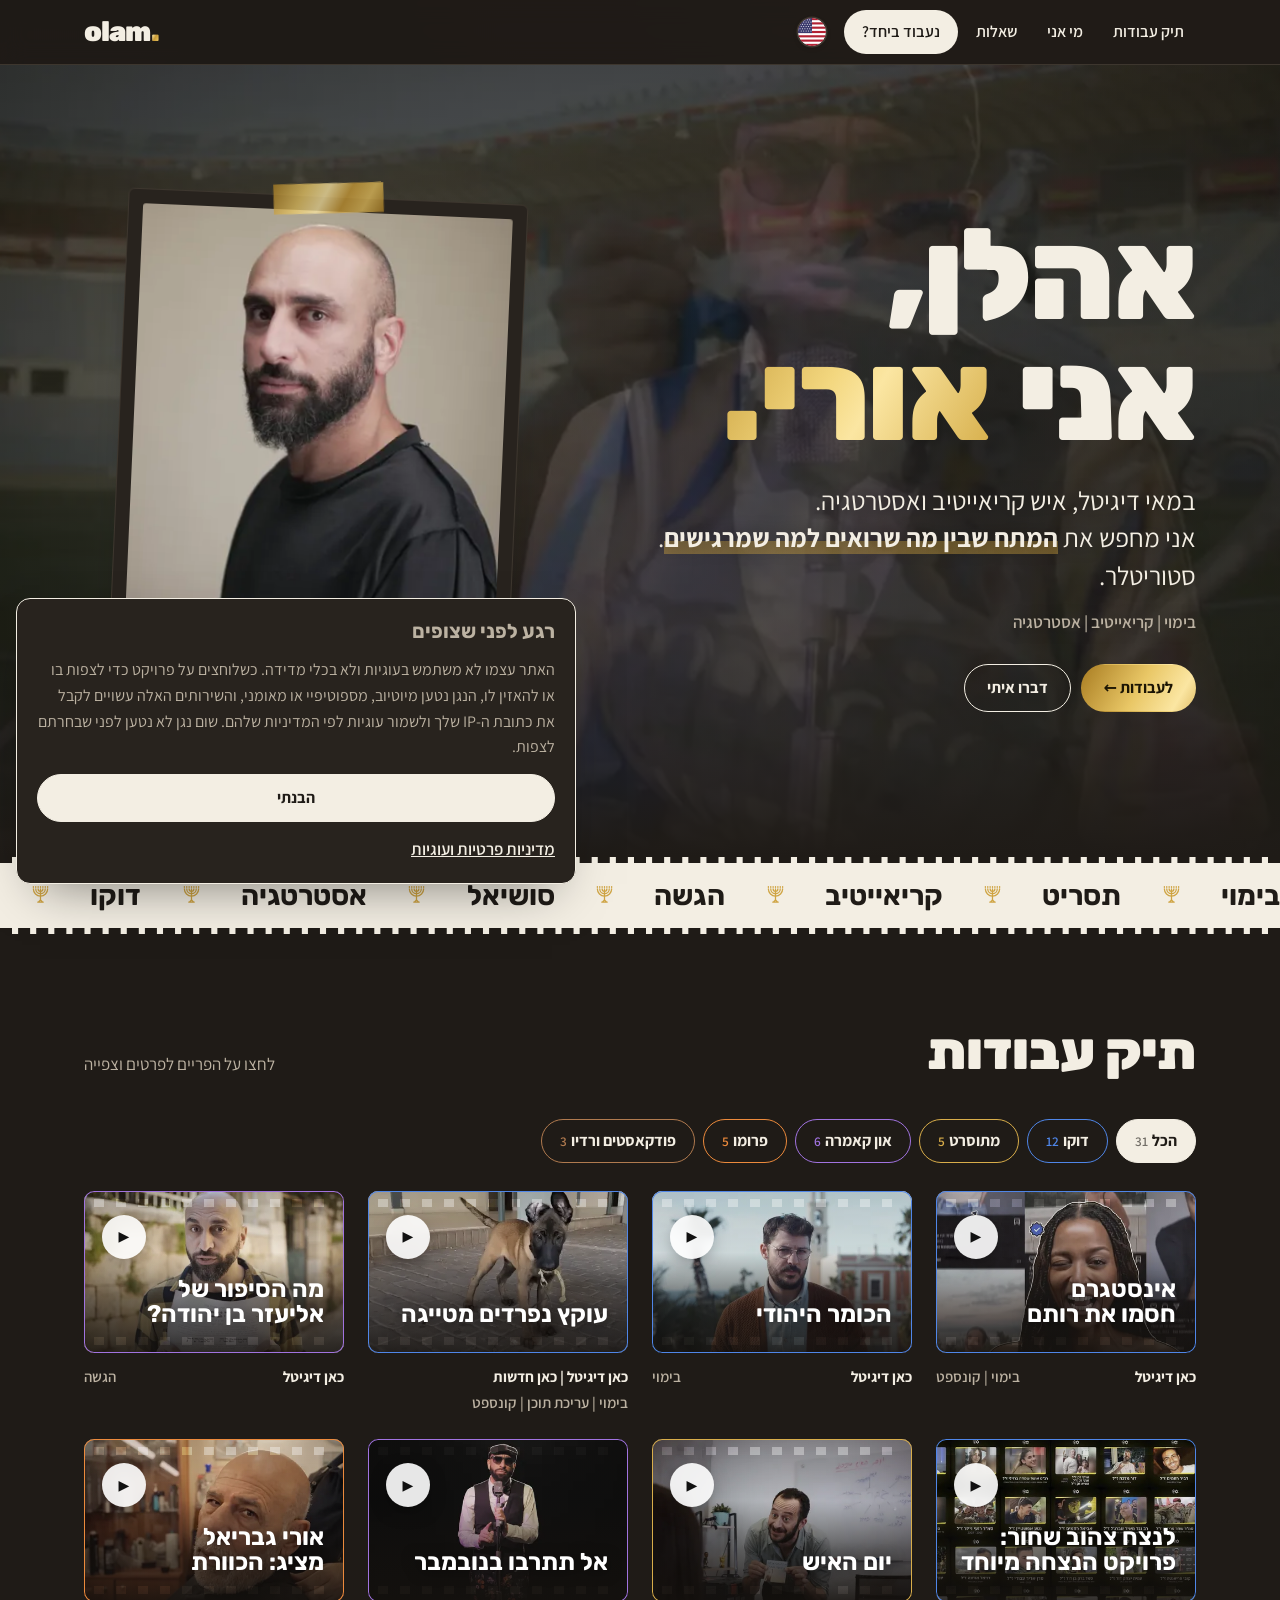
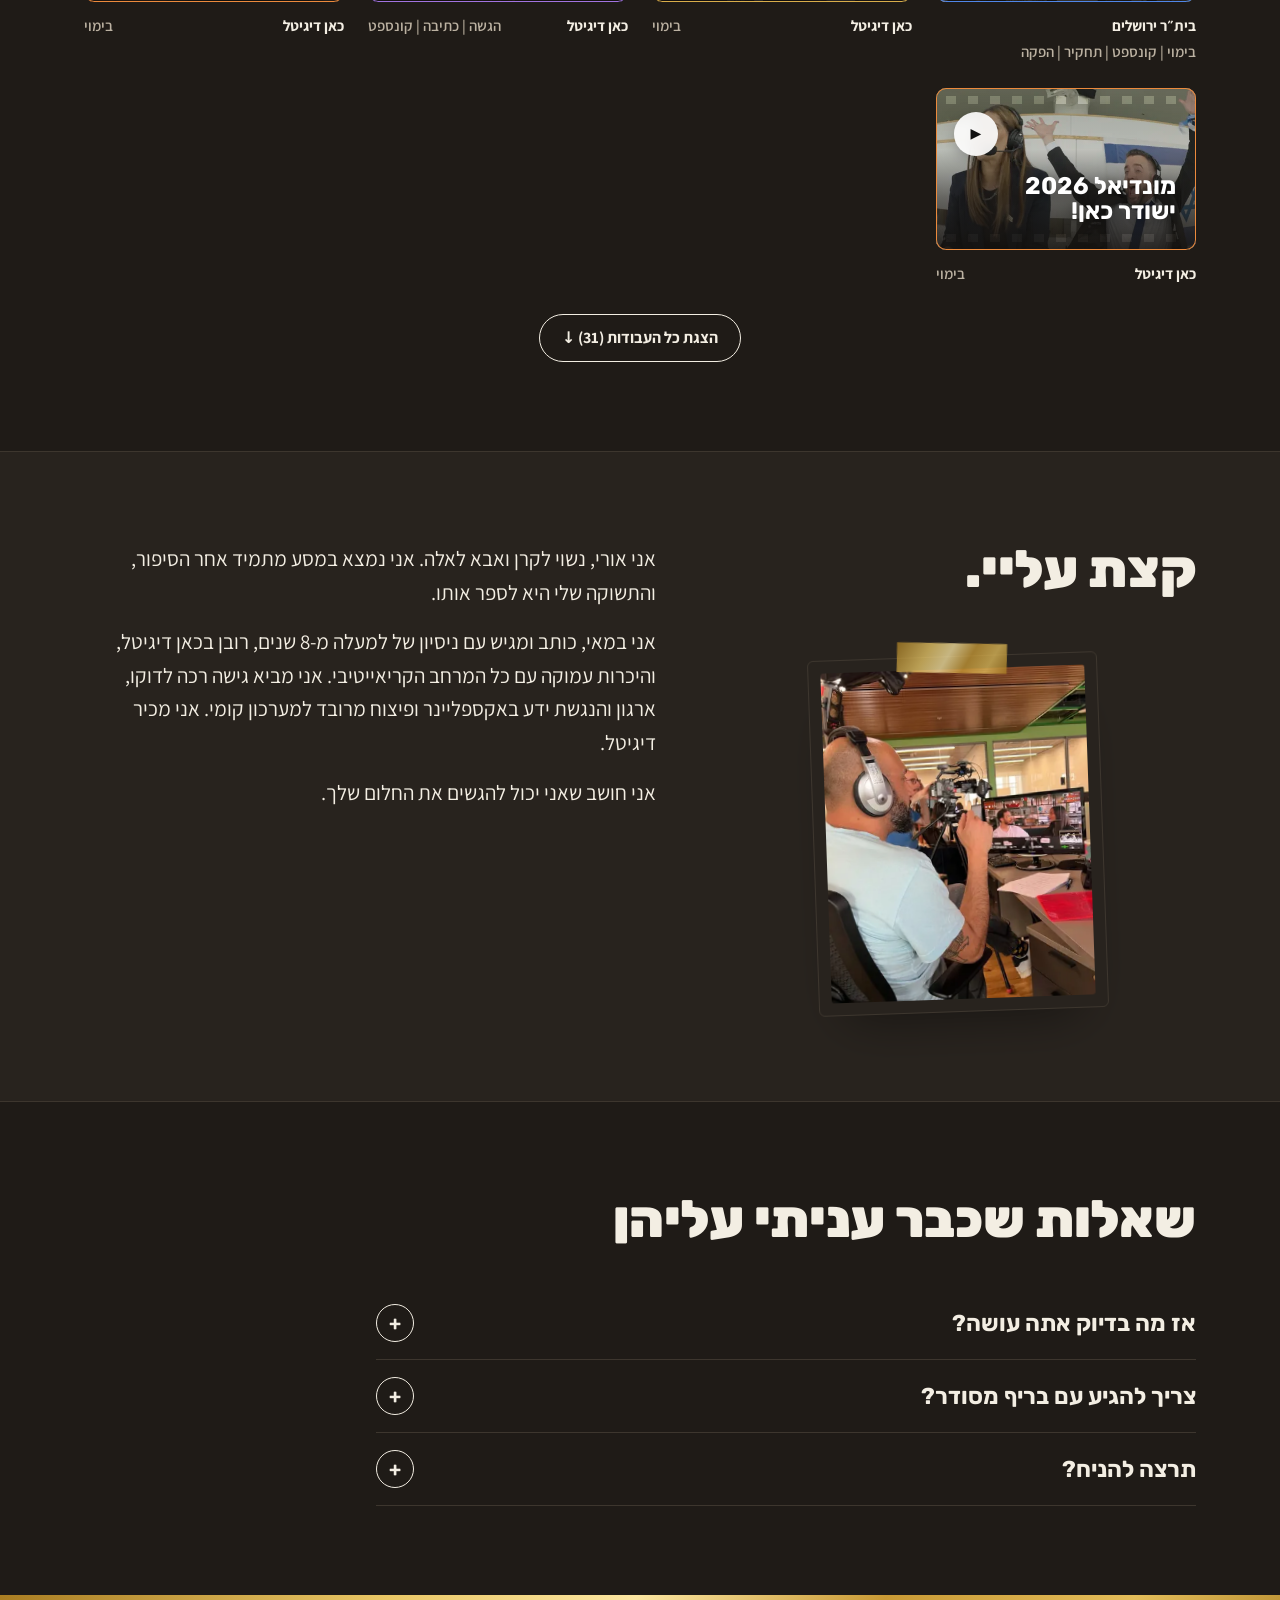
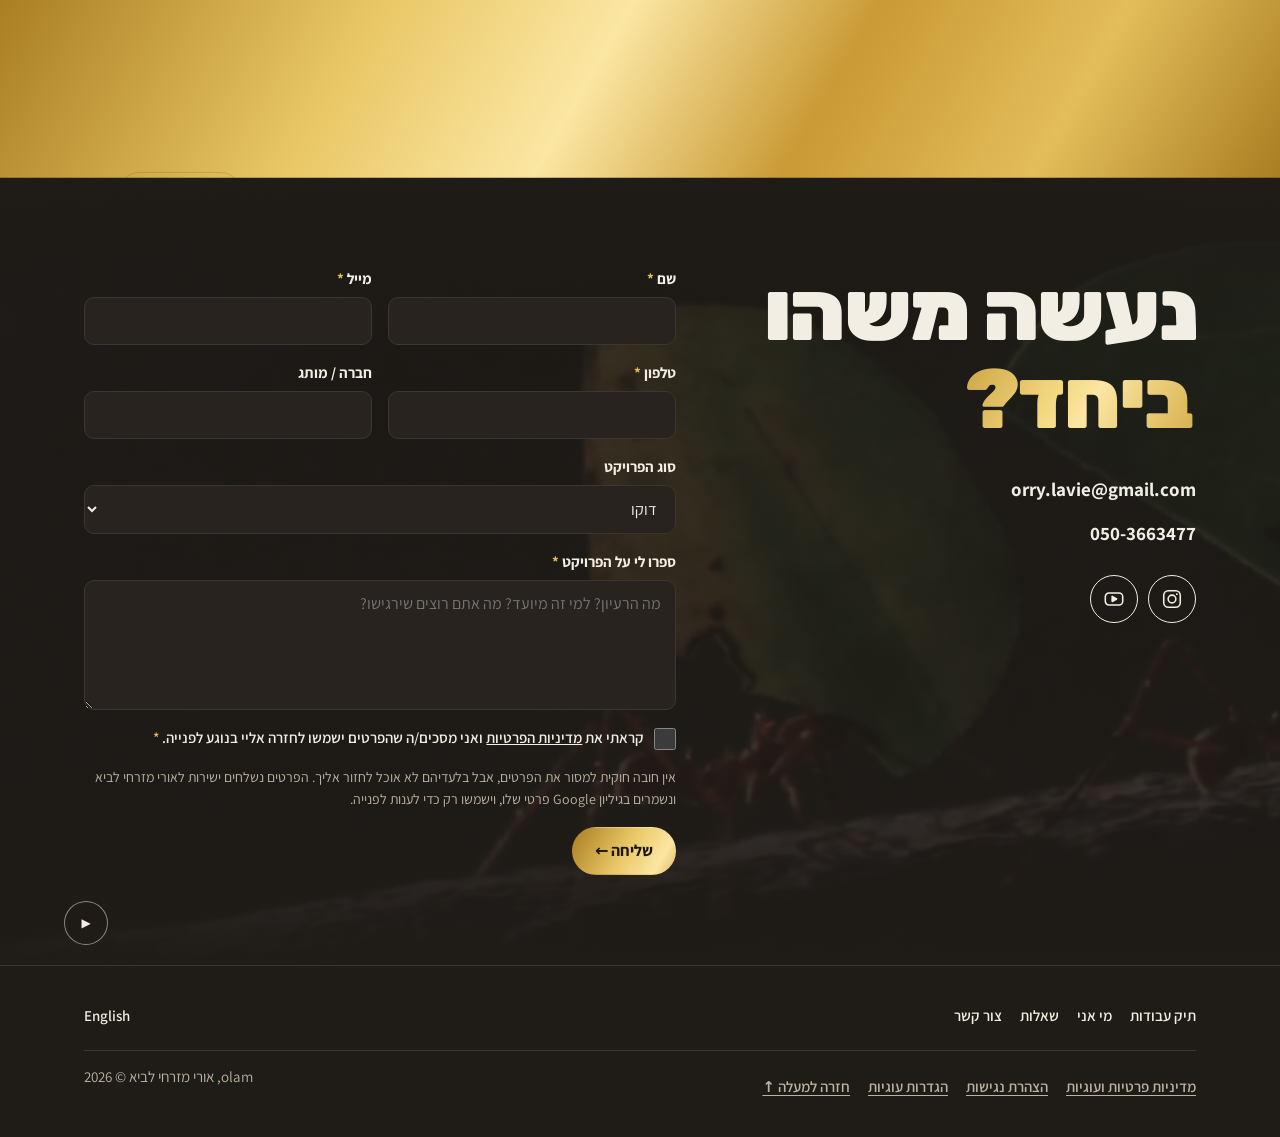
==== commit 934ed383: "Add files via upload" ====
--- a/index.html
+++ b/index.html
@@ -11,19 +11,19 @@
 <meta name="robots" content="index, follow, max-image-preview:large">
 <meta name="author" content="אורי מזרחי לביא">
 <meta http-equiv="Content-Security-Policy" content="upgrade-insecure-requests">
-<link rel="canonical" href="https://www.your-domain.co.il/">
-<link rel="alternate" hreflang="he" href="https://www.your-domain.co.il/">
-<link rel="alternate" hreflang="en" href="https://www.your-domain.co.il/en/">
-<link rel="alternate" hreflang="x-default" href="https://www.your-domain.co.il/">
+<link rel="canonical" href="https://orry.co.il/">
+<link rel="alternate" hreflang="he" href="https://orry.co.il/">
+<link rel="alternate" hreflang="en" href="https://orry.co.il/en/">
+<link rel="alternate" hreflang="x-default" href="https://orry.co.il/">
 <meta property="og:type" content="profile">
 <meta property="og:site_name" content="olam">
 <meta property="og:title" content="אורי מזרחי לביא | בימוי דיגיטל וקריאייטיב">
 <meta property="og:description" content="אורי מזרחי לביא – במאי דיגיטל, איש קריאייטיב ואסטרטגיה עם יותר מ-8 שנות ניסיון בכאן. דוקו, אקספליינרים, מערכונים, הגשה ופודקאסטים. צפו בעבודות ובואו נעבוד ביחד.">
-<meta property="og:url" content="https://www.your-domain.co.il/">
-<meta property="og:image" content="https://www.your-domain.co.il/images/og-image-2.jpg">
+<meta property="og:url" content="https://orry.co.il/">
+<meta property="og:image" content="https://orry.co.il/images/og-image-2.jpg">
 <meta property="og:image:width" content="1200">
 <meta property="og:image:height" content="630">
-<meta property="og:image:alt" content="אורי מזרחי לביא – במאי, תוכן ואסטרטגיה">
+<meta property="og:image:alt" content="אורי מזרחי לביא – בימוי, קריאייטיב ואסטרטגיה">
 <meta property="og:locale" content="he_IL">
 <meta property="og:locale:alternate" content="en_US">
 <meta property="profile:first_name" content="אורי">
@@ -31,7 +31,7 @@
 <meta name="twitter:card" content="summary_large_image">
 <meta name="twitter:title" content="אורי מזרחי לביא | בימוי דיגיטל וקריאייטיב">
 <meta name="twitter:description" content="אורי מזרחי לביא – במאי דיגיטל, איש קריאייטיב ואסטרטגיה עם יותר מ-8 שנות ניסיון בכאן. דוקו, אקספליינרים, מערכונים, הגשה ופודקאסטים. צפו בעבודות ובואו נעבוד ביחד.">
-<meta name="twitter:image" content="https://www.your-domain.co.il/images/og-image-2.jpg">
+<meta name="twitter:image" content="https://orry.co.il/images/og-image-2.jpg">
 <link rel="icon" href="favicon.ico?v=202611251215b" sizes="any">
 <link rel="icon" type="image/png" sizes="32x32" href="images/favicon-32.png?v=202611251215b">
 <link rel="icon" type="image/png" sizes="192x192" href="images/icon-192.png?v=202611251215b">
@@ -45,7 +45,7 @@
 <link rel="preload" as="font" type="font/woff2" href="fonts/assistant-hebrew-600-normal.woff2" crossorigin>
 <link rel="preload" as="font" type="font/woff2" href="fonts/assistant-hebrew-700-normal.woff2" crossorigin>
 
-<script type="application/ld+json">{"@context":"https://schema.org","@graph":[{"@type":"Person","@id":"https://www.your-domain.co.il/#person","name":"אורי מזרחי לביא","alternateName":["Orry Mizrahi Lavie","Orry Lavie","אורי לביא","אורי מזרחי לביא"],"jobTitle":"במאי דיגיטל, איש קריאייטיב ואסטרטגיה","description":"אורי מזרחי לביא – במאי דיגיטל, איש קריאייטיב ואסטרטגיה עם יותר מ-8 שנות ניסיון בכאן. דוקו, אקספליינרים, מערכונים, הגשה ופודקאסטים. צפו בעבודות ובואו נעבוד ביחד.","url":"https://www.your-domain.co.il/","image":"https://www.your-domain.co.il/images/orry-800.jpg","email":"mailto:orry.lavie@gmail.com","sameAs":["https://www.instagram.com/orryla_/","https://www.youtube.com/@orryla"],"knowsAbout":["בימוי","כתיבה","הגשה","תחקיר","אסטרטגיית תוכן","Directing","Documentary","Content strategy","Social media"]},{"@type":"WebSite","@id":"https://www.your-domain.co.il/#website","url":"https://www.your-domain.co.il/","name":"olam","alternateName":"אורי מזרחי לביא","inLanguage":["he","en"],"publisher":{"@id":"https://www.your-domain.co.il/#person"}},{"@type":"ProfilePage","@id":"https://www.your-domain.co.il/#webpage","url":"https://www.your-domain.co.il/","name":"אורי מזרחי לביא | בימוי דיגיטל וקריאייטיב","description":"אורי מזרחי לביא – במאי דיגיטל, איש קריאייטיב ואסטרטגיה עם יותר מ-8 שנות ניסיון בכאן. דוקו, אקספליינרים, מערכונים, הגשה ופודקאסטים. צפו בעבודות ובואו נעבוד ביחד.","inLanguage":"he","isPartOf":{"@id":"https://www.your-domain.co.il/#website"},"mainEntity":{"@id":"https://www.your-domain.co.il/#person"},"primaryImageOfPage":{"@type":"ImageObject","url":"https://www.your-domain.co.il/images/og-image-2.jpg","width":1200,"height":630}},{"@type":"ItemList","@id":"https://www.your-domain.co.il/#work","name":"תיק עבודות","numberOfItems":31,"itemListElement":[{"@type":"ListItem","position":1,"item":{"@type":"CreativeWork","name":"אינסטגרם חסמו את רותם","url":"https://www.youtube.com/watch?v=dPL7OrazVGw","inLanguage":"he","creator":{"@id":"https://www.your-domain.co.il/#person"},"publisher":{"@type":"Organization","name":"כאן דיגיטל"},"description":"אז היא יצאה למסע פילוסופי בעקבות הזהות האותנטית שלה."}},{"@type":"ListItem","position":2,"item":{"@type":"CreativeWork","name":"תרגיל בחיבור: שתי אמהות חטופים נפגשות לשיחה","url":"https://www.youtube.com/watch?v=D3igZF82xqc","inLanguage":"he","creator":{"@id":"https://www.your-domain.co.il/#person"},"publisher":{"@type":"Organization","name":"כאן דיגיטל"},"description":"2 אמהות. 2 חטופים. 2 גישות. דאגה אחת. (צולם במהלך המו״מ על עסקאות החטופים, פברואר 2024)"}},{"@type":"ListItem","position":3,"item":{"@type":"CreativeWork","name":"סיפורה של סוליקה הצדקת","url":"https://www.youtube.com/watch?v=26YPxgVhWHA","inLanguage":"he","creator":{"@id":"https://www.your-domain.co.il/#person"},"publisher":{"@type":"Organization","name":"כאן דיגיטל"},"description":"ללה סוליקה, צעירה יהודייה שהואשמה בכפירה באסלאם במרוקו במאה ה-19, ולמרות שנגזר עליה גזר דין מוות סירבה לנטוש את יהדותה. סול. אגדה שהייתה באמת."}},{"@type":"ListItem","position":4,"item":{"@type":"CreativeWork","name":"בית אחד בח׳אן יונס","url":"https://www.youtube.com/watch?v=dgCvfAUChp8","inLanguage":"he","creator":{"@id":"https://www.your-domain.co.il/#person"},"publisher":{"@type":"Organization","name":"כאן דיגיטל"},"description":"פרויקט תיעוד מיוחד בן 18 ימים בבית אחד, של האנשים במלחמה, בזמן שלא נלחמים. ״האח הגדול״ ח׳אן יונס, אם תרצו."}},{"@type":"ListItem","position":5,"item":{"@type":"CreativeWork","name":"עוקץ נפרדים מטייגה","url":"https://www.youtube.com/watch?v=H4aGqiXSyHM","inLanguage":"he","creator":{"@id":"https://www.your-domain.co.il/#person"},"publisher":{"@type":"Organization","name":"כאן דיגיטל"},"description":"טייגה היה הכלב הישראלי האחרון של יחידת עוקץ. במשימתו האחרונה הוא חשף מחבלים והציל חיים, רגע לפני שנהרג. פרידה מגיבור."}},{"@type":"ListItem","position":6,"item":{"@type":"CreativeWork","name":"לנצח צהוב שחור: פרויקט הנצחה מיוחד","url":"https://www.youtube.com/watch?v=A8Bx1oX_Tls","inLanguage":"he","creator":{"@id":"https://www.your-domain.co.il/#person"},"publisher":{"@type":"Organization","name":"בית״ר ירושלים"},"description":"3 נרצחים. 3 סיפורים. אהבה אחת."}},{"@type":"ListItem","position":7,"item":{"@type":"CreativeWork","name":"הכומר היהודי","url":"https://www.youtube.com/watch?v=ECtKswTCMog","inLanguage":"he","creator":{"@id":"https://www.your-domain.co.il/#person"},"publisher":{"@type":"Organization","name":"כאן דיגיטל"},"description":"הוא למד כמוּרה אחרי השואה, הגיע לגדולה ואפילו היה בקשרים עם האפיפיור, אבל אף פעם לא שכח את הדם הזורם בעורקיו. סיפורו של הכומר היהודי מיפו."}},{"@type":"ListItem","position":8,"item":{"@type":"CreativeWork","name":"20 שנה ל-5:0 על אוסטריה","url":"https://www.youtube.com/watch?v=SDehhNoGnCc","inLanguage":"he","creator":{"@id":"https://www.your-domain.co.il/#person"},"publisher":{"@type":"Organization","name":"כאן דיגיטל"},"description":"מפגש מחזור של כוכבי אחת מתצוגות הכדורגל הכי גדולות של נבחרת ישראל לדורותיה."}},{"@type":"ListItem","position":9,"item":{"@type":"CreativeWork","name":"תרגיל בחיבור: חרדי ומילואימניק","url":"https://www.youtube.com/watch?v=3DyWmEZj5ww","inLanguage":"he","creator":{"@id":"https://www.your-domain.co.il/#person"},"publisher":{"@type":"Organization","name":"כאן דיגיטל"},"description":"מצד אחד מילואימניק ציוני בן הציונות הדתית ומהצד השני חרדי, לוחם קרבי לשעבר בעצמו. על הגיוס, על יהדות ועל עם ישראל."}},{"@type":"ListItem","position":10,"item":{"@type":"CreativeWork","name":"כאן אורייתא: יום הזיכרון הוא ראש השנה","url":"https://www.youtube.com/watch?v=SWNimXa5VVQ","inLanguage":"he","creator":{"@id":"https://www.your-domain.co.il/#person"},"publisher":{"@type":"Organization","name":"כאן דיגיטל"},"description":"הרבה לפני הרובד הציוני העצוב של הביטוי, יום הזיכרון היה למעשה יום הולדתה של האנושות."}},{"@type":"ListItem","position":11,"item":{"@type":"CreativeWork","name":"למורן אטיאס נמאס מהצביעות של ארגוני הנשים אחרי ה-7.10","url":"https://www.youtube.com/watch?v=HDm-RX-XSmU","inLanguage":"he","creator":{"@id":"https://www.your-domain.co.il/#person"},"publisher":{"@type":"Organization","name":"כאן דיגיטל"},"description":"מורן אטיאס בזעקה אל לבבותיהם הצבועים של ארגוני הנשים ברחבי העולם בעקבות זוועות השבעה באוקטובר."}},{"@type":"ListItem","position":12,"item":{"@type":"CreativeWork","name":"חנה אזולאי הספרי פונה לעם המרוקאי. במרוקאית","url":"https://www.youtube.com/watch?v=bPlpKjMCzfw","inLanguage":"he","creator":{"@id":"https://www.your-domain.co.il/#person"},"publisher":{"@type":"Organization","name":"כאן דיגיטל"},"description":"חנה אזולאי הספרי פונה לעם המרוקאי בשפתו ומבקשת להעביר להם את סיפור השבעה באוקטובר מזווית שכנראה עוד לא שמעו."}},{"@type":"ListItem","position":13,"item":{"@type":"CreativeWork","name":"יום האיש","url":"https://www.youtube.com/watch?v=Y2JkuJQf6wQ","inLanguage":"he","creator":{"@id":"https://www.your-domain.co.il/#person"},"publisher":{"@type":"Organization","name":"כאן דיגיטל"},"description":"איך נראה ראיון עבודה בעולם הפוך?"}},{"@type":"ListItem","position":14,"item":{"@type":"CreativeWork","name":"מסיבת פרידה מ-2023: השנאחסית","url":"https://www.youtube.com/watch?v=tw7QVt88N44","inLanguage":"he","creator":{"@id":"https://www.your-domain.co.il/#person"},"publisher":{"@type":"Organization","name":"כאן דיגיטל"},"description":"31 בדצמבר. 2023, שהביאה לנו את ההפגנות והמלחמה, עוד רגע מסתיימת, אבל 2024 מסרבת לצאת. ומה יש ל-1973 להגיד על זה? מסיבת שנים."}},{"@type":"ListItem","position":15,"item":{"@type":"CreativeWork","name":"מחשבות: מסאז׳ בזמן מלחמה","url":"https://www.youtube.com/watch?v=2F-gCksMRdY","inLanguage":"he","creator":{"@id":"https://www.your-domain.co.il/#person"},"publisher":{"@type":"Organization","name":"כאן דיגיטל"},"description":"רות מרגישה קצת לא נעים להתענג על מסאז׳ בזמן המלחמה, אבל השובר פג תוקף עוד יומיים."}},{"@type":"ListItem","position":16,"item":{"@type":"CreativeWork","name":"משכתבים את עשר המכות","url":"https://www.youtube.com/watch?v=d8nl7FoIrKs","inLanguage":"he","creator":{"@id":"https://www.your-domain.co.il/#person"},"publisher":{"@type":"Organization","name":"כאן דיגיטל"},"description":"כמו כל דבר, גם את עשר מכות מצריים צריך לרענן (או שלא)."}},{"@type":"ListItem","position":17,"item":{"@type":"CreativeWork","name":"האינטרוונשן","url":"https://www.youtube.com/watch?v=ODbxRt-jGAk","inLanguage":"he","creator":{"@id":"https://www.your-domain.co.il/#person"},"publisher":{"@type":"Organization","name":"כאן דיגיטל"},"description":"החבר׳ה במשרד סיכמו שלא מזמינים יותר אוכל, אבל מיכאל לא עמד בהבטחה."}},{"@type":"ListItem","position":18,"item":{"@type":"CreativeWork","name":"מה הסיפור של אליעזר בן יהודה?","url":"https://www.youtube.com/watch?v=ASVu9JXJBBc","inLanguage":"he","creator":{"@id":"https://www.your-domain.co.il/#person"},"publisher":{"@type":"Organization","name":"כאן דיגיטל"},"description":"כמה רחוק הלך מחיה השפה העברית אחר החזון שלו?"}},{"@type":"ListItem","position":19,"item":{"@type":"CreativeWork","name":"איך השפיעו היפנים על המוזיקה המזרחית בישראל?","url":"https://www.youtube.com/watch?v=8Fe0RkiWvkw","inLanguage":"he","creator":{"@id":"https://www.your-domain.co.il/#person"},"publisher":{"@type":"Organization","name":"כאן דיגיטל"},"description":"מהפכה טכנולוגית מדהימה שקרתה בצד אחד של העולם הובילה למהפכה חברתית-תרבותית מדהימה לא פחות בצד השני שלו."}},{"@type":"ListItem","position":20,"item":{"@type":"CreativeWork","name":"אל תתרבו בנובמבר","url":"https://www.youtube.com/watch?v=7bj1FphLXR4","inLanguage":"he","creator":{"@id":"https://www.your-domain.co.il/#person"},"publisher":{"@type":"Organization","name":"כאן דיגיטל"},"description":"לילדי החופש הגדול יש עניין לא פתור עם יום ההולדת שלהם, אז מצאנו להם פתרון אלטרנטיבי."}},{"@type":"ListItem","position":21,"item":{"@type":"CreativeWork","name":"מה הסיפור של באג 2000?","url":"https://www.youtube.com/watch?v=5-gH_q7OWbU","inLanguage":"he","creator":{"@id":"https://www.your-domain.co.il/#person"},"publisher":{"@type":"Organization","name":"כאן דיגיטל"},"description":"זה אמור היה להיות האסון הכי גדול שידעה האנושות. או אולי יריית פתיחה מטורפת לעידן הפייק ניוז?"}},{"@type":"ListItem","position":22,"item":{"@type":"CreativeWork","name":"מי מפחד מהמפלצת הירושלמית?","url":"https://www.youtube.com/watch?v=2EUEoh2fywM","inLanguage":"he","creator":{"@id":"https://www.your-domain.co.il/#person"},"publisher":{"@type":"Organization","name":"כאן דיגיטל"},"description":"צבועה שחור לבן, עם חלל שמזכיר רחם ו-3 מגלשות אדומות תלולות. הכירו את המפלצת, זאת שלכל ירושלמי יש זיכרון ממנה."}},{"@type":"ListItem","position":23,"item":{"@type":"CreativeWork","name":"למה אנחנו עושים ק*י רק בבית?","url":"https://www.youtube.com/watch?v=PwqSX5168x0","inLanguage":"he","creator":{"@id":"https://www.your-domain.co.il/#person"},"publisher":{"@type":"Organization","name":"כאן דיגיטל"},"description":"תסמונת ״השירותים הבטוחים״ — למה זה קורה? ומאיפה היא הגיעה?"}},{"@type":"ListItem","position":24,"item":{"@type":"CreativeWork","name":"25 שנה אחרי, חיים צינוביץ׳ חוזר לשרוף","url":"https://open.spotify.com/episode/68VsX7Rmlx4GBbswowqpzL","inLanguage":"he","creator":{"@id":"https://www.your-domain.co.il/#person"},"publisher":{"@type":"Organization","name":"כאן גימל"},"description":"פרויקט השרוף היה ״הפיגוע התרבותי הגדול בישראל״ והוא טמן בתוכו המון זעם ותסכול. רבע מאה ו-EP אחרי, צינוביץ׳ יושב לשיחה."}},{"@type":"ListItem","position":25,"item":{"@type":"CreativeWork","name":"בחזרה לנובה","url":"https://omny.fm/shows/mizadimandmarathons88/61dd2fe8-7342-472d-bcfb-b0b800f9c82d","inLanguage":"he","creator":{"@id":"https://www.your-domain.co.il/#person"},"publisher":{"@type":"Organization","name":"כאן 88"},"description":"מסע זיכרון מוזיקלי בין הסיפורים שקרעו את הלב, למוזיקה שמעט מאחה אותו. פרויקט חיבוק לשבט הטראנס הכאוב (נובמבר 2023)."}},{"@type":"ListItem","position":26,"item":{"@type":"PodcastSeries","name":"עכשיו אתה מדבר","url":"https://open.spotify.com/show/13dElT81nLEUlsX9FgPStN","inLanguage":"he","creator":{"@id":"https://www.your-domain.co.il/#person"},"publisher":{"@type":"Organization","name":"כאן הסכתים"},"description":"בין ציפיות החברה לדרישות האבולוציה; בין הכוח והתחרות לרגישות ולחרדות; בין הדימוי לשקר. אורי לביא והפסיכולוג ד״ר גבריאל בוקובזה ז״ל מדברים בפתיחות על הנושא שגברים הכי פחות מדברים עליו — גברים.","sameAs":["https://www.kan.org.il/content/kan/podcasts/p-8478/"],"episode":{"@type":"PodcastEpisode","name":"פרק 3: על סקס. של הלב (1/2)","url":"https://open.spotify.com/episode/5aM3qYoLm5ojOycu0wAESO","datePublished":"2020-11-10","timeRequired":"PT31M45S","inLanguage":"he"}}},{"@type":"ListItem","position":27,"item":{"@type":"CreativeWork","name":"מונדיאל 2026 ישודר כאן!","url":"https://www.youtube.com/watch?v=s7zHZhwwa4k","inLanguage":"he","creator":{"@id":"https://www.your-domain.co.il/#person"},"publisher":{"@type":"Organization","name":"כאן דיגיטל"},"description":"יהונתן כהן ואשרת עיני עם הכרזה מרגשת, אבל מתבלבלים בסט אנד סטינגס."}},{"@type":"ListItem","position":28,"item":{"@type":"CreativeWork","name":"חדש: קומדי BOX!","url":"https://www.youtube.com/watch?v=XrSV1HlLrpw","inLanguage":"he","creator":{"@id":"https://www.your-domain.co.il/#person"},"publisher":{"@type":"Organization","name":"כאן דיגיטל"},"description":"חדש בכאן BOX אזור צחוקים מיוחד. בואו, יהיו צחוקים."}},{"@type":"ListItem","position":29,"item":{"@type":"CreativeWork","name":"אורי גבריאל מציג: הכוורת","url":"https://www.youtube.com/watch?v=SmJgRgJIQyE","inLanguage":"he","creator":{"@id":"https://www.your-domain.co.il/#person"},"publisher":{"@type":"Organization","name":"כאן דיגיטל"},"description":"״הכוורת״ הסכת עלילתי מיוחד שמביא את עלילותיו המופלאות של כרם התימנים, מהתקופה שהכל היה מותר בה. הוקלט בטכנולוגיית 8 ערוצים ייחודית ומיועד להאזנה באוזניות בלבד."}},{"@type":"ListItem","position":30,"item":{"@type":"CreativeWork","name":"לך תזכור, הסכת על השואה מהרגע שהסתיימה","url":"https://www.youtube.com/watch?v=KPQhVAbs-ug","inLanguage":"he","creator":{"@id":"https://www.your-domain.co.il/#person"},"publisher":{"@type":"Organization","name":"כאן דיגיטל"},"description":"האם ידעתם שהמילה ״ועוזריהם״ כוונה במקור ליהודים שסייעו לנאצים? הסכת שמספר על השואה מהרגע שהסתיימה."}},{"@type":"ListItem","position":31,"item":{"@type":"CreativeWork","name":"חברת מוריה: סיכום פעילות שנת 2025","url":"https://www.youtube.com/watch?v=7xqLVI5d7aQ","inLanguage":"he","creator":{"@id":"https://www.your-domain.co.il/#person"},"publisher":{"@type":"Organization","name":"חברת מוריה"},"description":"(כמעט) כמו דוד המלך, גם חברת מוריה בונה את ירושלים. סיכום פעילות החברה לשנת 2025."}}]}]}</script>
+<script type="application/ld+json">{"@context":"https://schema.org","@graph":[{"@type":"Person","@id":"https://orry.co.il/#person","name":"אורי מזרחי לביא","alternateName":["Orry Mizrahi Lavie","Orry Lavie","אורי לביא","אורי מזרחי לביא"],"jobTitle":"במאי דיגיטל, איש קריאייטיב ואסטרטגיה","description":"אורי מזרחי לביא – במאי דיגיטל, איש קריאייטיב ואסטרטגיה עם יותר מ-8 שנות ניסיון בכאן. דוקו, אקספליינרים, מערכונים, הגשה ופודקאסטים. צפו בעבודות ובואו נעבוד ביחד.","url":"https://orry.co.il/","image":"https://orry.co.il/images/orry-800.jpg","email":"mailto:orry.lavie@gmail.com","sameAs":["https://www.instagram.com/orryla_/","https://www.youtube.com/@orryla"],"knowsAbout":["בימוי","כתיבה","הגשה","תחקיר","אסטרטגיית תוכן","Directing","Documentary","Content strategy","Social media"]},{"@type":"WebSite","@id":"https://orry.co.il/#website","url":"https://orry.co.il/","name":"olam","alternateName":"אורי מזרחי לביא","inLanguage":["he","en"],"publisher":{"@id":"https://orry.co.il/#person"}},{"@type":"ProfilePage","@id":"https://orry.co.il/#webpage","url":"https://orry.co.il/","name":"אורי מזרחי לביא | בימוי דיגיטל וקריאייטיב","description":"אורי מזרחי לביא – במאי דיגיטל, איש קריאייטיב ואסטרטגיה עם יותר מ-8 שנות ניסיון בכאן. דוקו, אקספליינרים, מערכונים, הגשה ופודקאסטים. צפו בעבודות ובואו נעבוד ביחד.","inLanguage":"he","isPartOf":{"@id":"https://orry.co.il/#website"},"mainEntity":{"@id":"https://orry.co.il/#person"},"primaryImageOfPage":{"@type":"ImageObject","url":"https://orry.co.il/images/og-image-2.jpg","width":1200,"height":630}},{"@type":"ItemList","@id":"https://orry.co.il/#work","name":"תיק עבודות","numberOfItems":31,"itemListElement":[{"@type":"ListItem","position":1,"item":{"@type":"CreativeWork","name":"אינסטגרם חסמו את רותם","url":"https://www.youtube.com/watch?v=dPL7OrazVGw","inLanguage":"he","creator":{"@id":"https://orry.co.il/#person"},"publisher":{"@type":"Organization","name":"כאן דיגיטל"},"description":"אז היא יצאה למסע פילוסופי בעקבות הזהות האותנטית שלה."}},{"@type":"ListItem","position":2,"item":{"@type":"CreativeWork","name":"תרגיל בחיבור: שתי אמהות חטופים נפגשות לשיחה","url":"https://www.youtube.com/watch?v=D3igZF82xqc","inLanguage":"he","creator":{"@id":"https://orry.co.il/#person"},"publisher":{"@type":"Organization","name":"כאן דיגיטל"},"description":"2 אמהות. 2 חטופים. 2 גישות. דאגה אחת. (צולם במהלך המו״מ על עסקאות החטופים, פברואר 2024)"}},{"@type":"ListItem","position":3,"item":{"@type":"CreativeWork","name":"סיפורה של סוליקה הצדקת","url":"https://www.youtube.com/watch?v=26YPxgVhWHA","inLanguage":"he","creator":{"@id":"https://orry.co.il/#person"},"publisher":{"@type":"Organization","name":"כאן דיגיטל"},"description":"ללה סוליקה, צעירה יהודייה שהואשמה בכפירה באסלאם במרוקו במאה ה-19, ולמרות שנגזר עליה גזר דין מוות סירבה לנטוש את יהדותה. סול. אגדה שהייתה באמת."}},{"@type":"ListItem","position":4,"item":{"@type":"CreativeWork","name":"בית אחד בח׳אן יונס","url":"https://www.youtube.com/watch?v=dgCvfAUChp8","inLanguage":"he","creator":{"@id":"https://orry.co.il/#person"},"publisher":{"@type":"Organization","name":"כאן דיגיטל"},"description":"פרויקט תיעוד מיוחד בן 18 ימים בבית אחד, של האנשים במלחמה, בזמן שלא נלחמים. ״האח הגדול״ ח׳אן יונס, אם תרצו."}},{"@type":"ListItem","position":5,"item":{"@type":"CreativeWork","name":"עוקץ נפרדים מטייגה","url":"https://www.youtube.com/watch?v=H4aGqiXSyHM","inLanguage":"he","creator":{"@id":"https://orry.co.il/#person"},"publisher":{"@type":"Organization","name":"כאן דיגיטל"},"description":"טייגה היה הכלב הישראלי האחרון של יחידת עוקץ. במשימתו האחרונה הוא חשף מחבלים והציל חיים, רגע לפני שנהרג. פרידה מגיבור."}},{"@type":"ListItem","position":6,"item":{"@type":"CreativeWork","name":"לנצח צהוב שחור: פרויקט הנצחה מיוחד","url":"https://www.youtube.com/watch?v=A8Bx1oX_Tls","inLanguage":"he","creator":{"@id":"https://orry.co.il/#person"},"publisher":{"@type":"Organization","name":"בית״ר ירושלים"},"description":"3 נרצחים. 3 סיפורים. אהבה אחת."}},{"@type":"ListItem","position":7,"item":{"@type":"CreativeWork","name":"הכומר היהודי","url":"https://www.youtube.com/watch?v=ECtKswTCMog","inLanguage":"he","creator":{"@id":"https://orry.co.il/#person"},"publisher":{"@type":"Organization","name":"כאן דיגיטל"},"description":"הוא למד כמוּרה אחרי השואה, הגיע לגדולה ואפילו היה בקשרים עם האפיפיור, אבל אף פעם לא שכח את הדם הזורם בעורקיו. סיפורו של הכומר היהודי מיפו."}},{"@type":"ListItem","position":8,"item":{"@type":"CreativeWork","name":"20 שנה ל-5:0 על אוסטריה","url":"https://www.youtube.com/watch?v=SDehhNoGnCc","inLanguage":"he","creator":{"@id":"https://orry.co.il/#person"},"publisher":{"@type":"Organization","name":"כאן דיגיטל"},"description":"מפגש מחזור של כוכבי אחת מתצוגות הכדורגל הכי גדולות של נבחרת ישראל לדורותיה."}},{"@type":"ListItem","position":9,"item":{"@type":"CreativeWork","name":"תרגיל בחיבור: חרדי ומילואימניק","url":"https://www.youtube.com/watch?v=3DyWmEZj5ww","inLanguage":"he","creator":{"@id":"https://orry.co.il/#person"},"publisher":{"@type":"Organization","name":"כאן דיגיטל"},"description":"מצד אחד מילואימניק ציוני בן הציונות הדתית ומהצד השני חרדי, לוחם קרבי לשעבר בעצמו. על הגיוס, על יהדות ועל עם ישראל."}},{"@type":"ListItem","position":10,"item":{"@type":"CreativeWork","name":"כאן אורייתא: יום הזיכרון הוא ראש השנה","url":"https://www.youtube.com/watch?v=SWNimXa5VVQ","inLanguage":"he","creator":{"@id":"https://orry.co.il/#person"},"publisher":{"@type":"Organization","name":"כאן דיגיטל"},"description":"הרבה לפני הרובד הציוני העצוב של הביטוי, יום הזיכרון היה למעשה יום הולדתה של האנושות."}},{"@type":"ListItem","position":11,"item":{"@type":"CreativeWork","name":"למורן אטיאס נמאס מהצביעות של ארגוני הנשים אחרי ה-7.10","url":"https://www.youtube.com/watch?v=HDm-RX-XSmU","inLanguage":"he","creator":{"@id":"https://orry.co.il/#person"},"publisher":{"@type":"Organization","name":"כאן דיגיטל"},"description":"מורן אטיאס בזעקה אל לבבותיהם הצבועים של ארגוני הנשים ברחבי העולם בעקבות זוועות השבעה באוקטובר."}},{"@type":"ListItem","position":12,"item":{"@type":"CreativeWork","name":"חנה אזולאי הספרי פונה לעם המרוקאי. במרוקאית","url":"https://www.youtube.com/watch?v=bPlpKjMCzfw","inLanguage":"he","creator":{"@id":"https://orry.co.il/#person"},"publisher":{"@type":"Organization","name":"כאן דיגיטל"},"description":"חנה אזולאי הספרי פונה לעם המרוקאי בשפתו ומבקשת להעביר להם את סיפור השבעה באוקטובר מזווית שכנראה עוד לא שמעו."}},{"@type":"ListItem","position":13,"item":{"@type":"CreativeWork","name":"יום האיש","url":"https://www.youtube.com/watch?v=Y2JkuJQf6wQ","inLanguage":"he","creator":{"@id":"https://orry.co.il/#person"},"publisher":{"@type":"Organization","name":"כאן דיגיטל"},"description":"איך נראה ראיון עבודה בעולם הפוך?"}},{"@type":"ListItem","position":14,"item":{"@type":"CreativeWork","name":"מסיבת פרידה מ-2023: השנאחסית","url":"https://www.youtube.com/watch?v=tw7QVt88N44","inLanguage":"he","creator":{"@id":"https://orry.co.il/#person"},"publisher":{"@type":"Organization","name":"כאן דיגיטל"},"description":"31 בדצמבר. 2023, שהביאה לנו את ההפגנות והמלחמה, עוד רגע מסתיימת, אבל 2024 מסרבת לצאת. ומה יש ל-1973 להגיד על זה? מסיבת שנים."}},{"@type":"ListItem","position":15,"item":{"@type":"CreativeWork","name":"מחשבות: מסאז׳ בזמן מלחמה","url":"https://www.youtube.com/watch?v=2F-gCksMRdY","inLanguage":"he","creator":{"@id":"https://orry.co.il/#person"},"publisher":{"@type":"Organization","name":"כאן דיגיטל"},"description":"רות מרגישה קצת לא נעים להתענג על מסאז׳ בזמן המלחמה, אבל השובר פג תוקף עוד יומיים."}},{"@type":"ListItem","position":16,"item":{"@type":"CreativeWork","name":"משכתבים את עשר המכות","url":"https://www.youtube.com/watch?v=d8nl7FoIrKs","inLanguage":"he","creator":{"@id":"https://orry.co.il/#person"},"publisher":{"@type":"Organization","name":"כאן דיגיטל"},"description":"כמו כל דבר, גם את עשר מכות מצריים צריך לרענן (או שלא)."}},{"@type":"ListItem","position":17,"item":{"@type":"CreativeWork","name":"האינטרוונשן","url":"https://www.youtube.com/watch?v=ODbxRt-jGAk","inLanguage":"he","creator":{"@id":"https://orry.co.il/#person"},"publisher":{"@type":"Organization","name":"כאן דיגיטל"},"description":"החבר׳ה במשרד סיכמו שלא מזמינים יותר אוכל, אבל מיכאל לא עמד בהבטחה."}},{"@type":"ListItem","position":18,"item":{"@type":"CreativeWork","name":"מה הסיפור של אליעזר בן יהודה?","url":"https://www.youtube.com/watch?v=ASVu9JXJBBc","inLanguage":"he","creator":{"@id":"https://orry.co.il/#person"},"publisher":{"@type":"Organization","name":"כאן דיגיטל"},"description":"כמה רחוק הלך מחיה השפה העברית אחר החזון שלו?"}},{"@type":"ListItem","position":19,"item":{"@type":"CreativeWork","name":"איך השפיעו היפנים על המוזיקה המזרחית בישראל?","url":"https://www.youtube.com/watch?v=8Fe0RkiWvkw","inLanguage":"he","creator":{"@id":"https://orry.co.il/#person"},"publisher":{"@type":"Organization","name":"כאן דיגיטל"},"description":"מהפכה טכנולוגית מדהימה שקרתה בצד אחד של העולם הובילה למהפכה חברתית-תרבותית מדהימה לא פחות בצד השני שלו."}},{"@type":"ListItem","position":20,"item":{"@type":"CreativeWork","name":"אל תתרבו בנובמבר","url":"https://www.youtube.com/watch?v=7bj1FphLXR4","inLanguage":"he","creator":{"@id":"https://orry.co.il/#person"},"publisher":{"@type":"Organization","name":"כאן דיגיטל"},"description":"לילדי החופש הגדול יש עניין לא פתור עם יום ההולדת שלהם, אז מצאנו להם פתרון אלטרנטיבי."}},{"@type":"ListItem","position":21,"item":{"@type":"CreativeWork","name":"מה הסיפור של באג 2000?","url":"https://www.youtube.com/watch?v=5-gH_q7OWbU","inLanguage":"he","creator":{"@id":"https://orry.co.il/#person"},"publisher":{"@type":"Organization","name":"כאן דיגיטל"},"description":"זה אמור היה להיות האסון הכי גדול שידעה האנושות. או אולי יריית פתיחה מטורפת לעידן הפייק ניוז?"}},{"@type":"ListItem","position":22,"item":{"@type":"CreativeWork","name":"מי מפחד מהמפלצת הירושלמית?","url":"https://www.youtube.com/watch?v=2EUEoh2fywM","inLanguage":"he","creator":{"@id":"https://orry.co.il/#person"},"publisher":{"@type":"Organization","name":"כאן דיגיטל"},"description":"צבועה שחור לבן, עם חלל שמזכיר רחם ו-3 מגלשות אדומות תלולות. הכירו את המפלצת, זאת שלכל ירושלמי יש זיכרון ממנה."}},{"@type":"ListItem","position":23,"item":{"@type":"CreativeWork","name":"למה אנחנו עושים ק*י רק בבית?","url":"https://www.youtube.com/watch?v=PwqSX5168x0","inLanguage":"he","creator":{"@id":"https://orry.co.il/#person"},"publisher":{"@type":"Organization","name":"כאן דיגיטל"},"description":"תסמונת ״השירותים הבטוחים״ — למה זה קורה? ומאיפה היא הגיעה?"}},{"@type":"ListItem","position":24,"item":{"@type":"CreativeWork","name":"25 שנה אחרי, חיים צינוביץ׳ חוזר לשרוף","url":"https://open.spotify.com/episode/68VsX7Rmlx4GBbswowqpzL","inLanguage":"he","creator":{"@id":"https://orry.co.il/#person"},"publisher":{"@type":"Organization","name":"כאן גימל"},"description":"פרויקט השרוף היה ״הפיגוע התרבותי הגדול בישראל״ והוא טמן בתוכו המון זעם ותסכול. רבע מאה ו-EP אחרי, צינוביץ׳ יושב לשיחה."}},{"@type":"ListItem","position":25,"item":{"@type":"CreativeWork","name":"בחזרה לנובה","url":"https://omny.fm/shows/mizadimandmarathons88/61dd2fe8-7342-472d-bcfb-b0b800f9c82d","inLanguage":"he","creator":{"@id":"https://orry.co.il/#person"},"publisher":{"@type":"Organization","name":"כאן 88"},"description":"מסע זיכרון מוזיקלי בין הסיפורים שקרעו את הלב, למוזיקה שמעט מאחה אותו. פרויקט חיבוק לשבט הטראנס הכאוב (נובמבר 2023)."}},{"@type":"ListItem","position":26,"item":{"@type":"PodcastSeries","name":"עכשיו אתה מדבר","url":"https://open.spotify.com/show/13dElT81nLEUlsX9FgPStN","inLanguage":"he","creator":{"@id":"https://orry.co.il/#person"},"publisher":{"@type":"Organization","name":"כאן הסכתים"},"description":"בין ציפיות החברה לדרישות האבולוציה; בין הכוח והתחרות לרגישות ולחרדות; בין הדימוי לשקר. אורי לביא והפסיכולוג ד״ר גבריאל בוקובזה ז״ל מדברים בפתיחות על הנושא שגברים הכי פחות מדברים עליו — גברים.","sameAs":["https://www.kan.org.il/content/kan/podcasts/p-8478/"],"episode":{"@type":"PodcastEpisode","name":"פרק 3: על סקס. של הלב (1/2)","url":"https://open.spotify.com/episode/5aM3qYoLm5ojOycu0wAESO","datePublished":"2020-11-10","timeRequired":"PT31M45S","inLanguage":"he"}}},{"@type":"ListItem","position":27,"item":{"@type":"CreativeWork","name":"מונדיאל 2026 ישודר כאן!","url":"https://www.youtube.com/watch?v=s7zHZhwwa4k","inLanguage":"he","creator":{"@id":"https://orry.co.il/#person"},"publisher":{"@type":"Organization","name":"כאן דיגיטל"},"description":"יהונתן כהן ואשרת עיני עם הכרזה מרגשת, אבל מתבלבלים בסט אנד סטינגס."}},{"@type":"ListItem","position":28,"item":{"@type":"CreativeWork","name":"חדש: קומדי BOX!","url":"https://www.youtube.com/watch?v=XrSV1HlLrpw","inLanguage":"he","creator":{"@id":"https://orry.co.il/#person"},"publisher":{"@type":"Organization","name":"כאן דיגיטל"},"description":"חדש בכאן BOX אזור צחוקים מיוחד. בואו, יהיו צחוקים."}},{"@type":"ListItem","position":29,"item":{"@type":"CreativeWork","name":"אורי גבריאל מציג: הכוורת","url":"https://www.youtube.com/watch?v=SmJgRgJIQyE","inLanguage":"he","creator":{"@id":"https://orry.co.il/#person"},"publisher":{"@type":"Organization","name":"כאן דיגיטל"},"description":"״הכוורת״ הסכת עלילתי מיוחד שמביא את עלילותיו המופלאות של כרם התימנים, מהתקופה שהכל היה מותר בה. הוקלט בטכנולוגיית 8 ערוצים ייחודית ומיועד להאזנה באוזניות בלבד."}},{"@type":"ListItem","position":30,"item":{"@type":"CreativeWork","name":"לך תזכור, הסכת על השואה מהרגע שהסתיימה","url":"https://www.youtube.com/watch?v=KPQhVAbs-ug","inLanguage":"he","creator":{"@id":"https://orry.co.il/#person"},"publisher":{"@type":"Organization","name":"כאן דיגיטל"},"description":"האם ידעתם שהמילה ״ועוזריהם״ כוונה במקור ליהודים שסייעו לנאצים? הסכת שמספר על השואה מהרגע שהסתיימה."}},{"@type":"ListItem","position":31,"item":{"@type":"CreativeWork","name":"חברת מוריה: סיכום פעילות שנת 2025","url":"https://www.youtube.com/watch?v=7xqLVI5d7aQ","inLanguage":"he","creator":{"@id":"https://orry.co.il/#person"},"publisher":{"@type":"Organization","name":"חברת מוריה"},"description":"(כמעט) כמו דוד המלך, גם חברת מוריה בונה את ירושלים. סיכום פעילות החברה לשנת 2025."}}]}]}</script>
 <!--seo:end-->
 <!--css:start--><style>@font-face{font-family:"Rubik";font-style:normal;font-display:swap;font-weight:400;src:url(fonts/rubik-hebrew-400-normal.woff2)format("woff2");unicode-range:U+0307-0308,U+0590-05FF,U+200C-2010,U+20AA,U+25CC,U+FB1D-FB4F}@font-face{font-family:"Rubik";font-style:normal;font-display:swap;font-weight:400;src:url(fonts/rubik-latin-400-normal.woff2)format("woff2");unicode-range:U+0000-00FF,U+0131,U+0152-0153,U+02BB-02BC,U+02C6,U+02DA,U+02DC,U+0304,U+0308,U+0329,U+2000-206F,U+20AC,U+2122,U+2191,U+2193,U+2212,U+2215,U+FEFF,U+FFFD}@font-face{font-family:"Rubik";font-style:normal;font-display:swap;font-weight:500;src:url(fonts/rubik-hebrew-500-normal.woff2)format("woff2");unicode-range:U+0307-0308,U+0590-05FF,U+200C-2010,U+20AA,U+25CC,U+FB1D-FB4F}@font-face{font-family:"Rubik";font-style:normal;font-display:swap;font-weight:500;src:url(fonts/rubik-latin-500-normal.woff2)format("woff2");unicode-range:U+0000-00FF,U+0131,U+0152-0153,U+02BB-02BC,U+02C6,U+02DA,U+02DC,U+0304,U+0308,U+0329,U+2000-206F,U+20AC,U+2122,U+2191,U+2193,U+2212,U+2215,U+FEFF,U+FFFD}@font-face{font-family:"Rubik";font-style:normal;font-display:swap;font-weight:700;src:url(fonts/rubik-hebrew-700-normal.woff2)format("woff2");unicode-range:U+0307-0308,U+0590-05FF,U+200C-2010,U+20AA,U+25CC,U+FB1D-FB4F}@font-face{font-family:"Rubik";font-style:normal;font-display:swap;font-weight:700;src:url(fonts/rubik-latin-700-normal.woff2)format("woff2");unicode-range:U+0000-00FF,U+0131,U+0152-0153,U+02BB-02BC,U+02C6,U+02DA,U+02DC,U+0304,U+0308,U+0329,U+2000-206F,U+20AC,U+2122,U+2191,U+2193,U+2212,U+2215,U+FEFF,U+FFFD}@font-face{font-family:"Rubik";font-style:normal;font-display:swap;font-weight:900;src:url(fonts/rubik-hebrew-900-normal.woff2)format("woff2");unicode-range:U+0307-0308,U+0590-05FF,U+200C-2010,U+20AA,U+25CC,U+FB1D-FB4F}@font-face{font-family:"Rubik";font-style:normal;font-display:swap;font-weight:900;src:url(fonts/rubik-latin-900-normal.woff2)format("woff2");unicode-range:U+0000-00FF,U+0131,U+0152-0153,U+02BB-02BC,U+02C6,U+02DA,U+02DC,U+0304,U+0308,U+0329,U+2000-206F,U+20AC,U+2122,U+2191,U+2193,U+2212,U+2215,U+FEFF,U+FFFD}@font-face{font-family:"Assistant";font-style:normal;font-display:swap;font-weight:400;src:url(fonts/assistant-hebrew-400-normal.woff2)format("woff2");unicode-range:U+0307-0308,U+0590-05FF,U+200C-2010,U+20AA,U+25CC,U+FB1D-FB4F}@font-face{font-family:"Assistant";font-style:normal;font-display:swap;font-weight:400;src:url(fonts/assistant-latin-400-normal.woff2)format("woff2");unicode-range:U+0000-00FF,U+0131,U+0152-0153,U+02BB-02BC,U+02C6,U+02DA,U+02DC,U+0304,U+0308,U+0329,U+2000-206F,U+20AC,U+2122,U+2191,U+2193,U+2212,U+2215,U+FEFF,U+FFFD}@font-face{font-family:"Assistant";font-style:normal;font-display:swap;font-weight:600;src:url(fonts/assistant-hebrew-600-normal.woff2)format("woff2");unicode-range:U+0307-0308,U+0590-05FF,U+200C-2010,U+20AA,U+25CC,U+FB1D-FB4F}@font-face{font-family:"Assistant";font-style:normal;font-display:swap;font-weight:600;src:url(fonts/assistant-latin-600-normal.woff2)format("woff2");unicode-range:U+0000-00FF,U+0131,U+0152-0153,U+02BB-02BC,U+02C6,U+02DA,U+02DC,U+0304,U+0308,U+0329,U+2000-206F,U+20AC,U+2122,U+2191,U+2193,U+2212,U+2215,U+FEFF,U+FFFD}@font-face{font-family:"Assistant";font-style:normal;font-display:swap;font-weight:700;src:url(fonts/assistant-hebrew-700-normal.woff2)format("woff2");unicode-range:U+0307-0308,U+0590-05FF,U+200C-2010,U+20AA,U+25CC,U+FB1D-FB4F}@font-face{font-family:"Assistant";font-style:normal;font-display:swap;font-weight:700;src:url(fonts/assistant-latin-700-normal.woff2)format("woff2");unicode-range:U+0000-00FF,U+0131,U+0152-0153,U+02BB-02BC,U+02C6,U+02DA,U+02DC,U+0304,U+0308,U+0329,U+2000-206F,U+20AC,U+2122,U+2191,U+2193,U+2212,U+2215,U+FEFF,U+FFFD}:root{color-scheme:dark;--bg:#1f1b17;--ink:#f3eee3;--soft:#bcb2a2;--rule:#3d362e;--card:#28231e;--hot:#e2bf5c;--gold:#cfa443;--on-hot:#1c1504;--gold-fill:linear-gradient(120deg,#a97d22 0%,#e9c766 28%,#fbe6a2 46%,#c99a35 64%,#e3bd5a 82%,#a97d22 100%);--gold-text:linear-gradient(120deg,#c9a03e 0%,#f3d77f 40%,#fbe6a2 55%,#d4ab45 100%);--c1:#332d26;--c2:var(--gold-fill);--c3:#4058d6;--c4:#5d6b40;--c5:#463e33;--ease:cubic-bezier(.2,.7,.2,1)}:root[data-theme=light],:root[data-theme=dark]{color-scheme:dark}*{box-sizing:border-box;min-width:0;margin:0;padding:0}html{background:#1f1b17;overflow-x:clip;scroll-behavior:smooth;scroll-padding-top:76px}body{background:radial-gradient(1200px 700px at 85% -10%,rgba(207,164,67,.1),transparent 60%),radial-gradient(900px 600px at 0% 40%,rgba(255,240,210,.035),transparent 60%),var(--bg);background-attachment:fixed;color:var(--ink);font:17px/1.6 Assistant,system-ui,sans-serif;overflow-x:clip;-webkit-font-smoothing:antialiased}a{color:inherit}img{display:block;max-width:100%}h1,h2,h3,.disp{font-family:Rubik,Assistant,sans-serif;line-height:1.05;text-wrap:balance}.wrap{max-width:1240px;margin-inline:auto;padding-inline:max(5vw,16px)}.band{padding-block:clamp(48px,7vw,104px)}.sec-h{display:flex;flex-wrap:wrap;align-items:end;justify-content:space-between;gap:12px 24px;margin-bottom:clamp(24px,4vw,40px)}.sec-h h2{font-size:clamp(34px,5vw,52px);font-weight:900}.sec-h p{color:var(--soft);max-width:30em}:focus-visible{outline:3px solid var(--gold);outline-offset:3px;border-radius:6px}button{font:inherit;color:inherit;background:0 0;border:0;cursor:pointer}.bar{position:sticky;top:0;z-index:20;background:color-mix(in srgb,var(--bg) 88%,transparent);backdrop-filter:blur(12px);-webkit-backdrop-filter:blur(12px);border-bottom:1px solid var(--rule)}.bar .wrap{display:flex;align-items:center;justify-content:space-between;height:64px;gap:16px}.logo{font:900 28px/1 Rubik,sans-serif;text-decoration:none;letter-spacing:-.03em}.logo i{font-style:normal;background:var(--gold-fill);-webkit-background-clip:text;background-clip:text;color:transparent}.bar nav ul{display:flex;gap:6px;list-style:none;align-items:center}.bar nav a{display:inline-flex;align-items:center;min-height:44px;padding:0 12px;border-radius:999px;text-decoration:none;font-weight:600;font-size:16px}.bar nav a:hover{background:var(--rule)}.bar nav a.cta{background:var(--ink);color:var(--bg);padding:0 18px}.menu{display:none;order:-1;width:44px;height:44px;border:1px solid var(--rule);border-radius:50%;place-items:center;font-size:20px}.hero{padding-block:clamp(32px,6vw,80px) clamp(40px,6vw,72px)}.hero .wrap{display:grid;grid-template-columns:minmax(0,1.25fr) minmax(0,1fr);gap:clamp(28px,5vw,72px);align-items:center}.hi{font-size:clamp(56px,10vw,128px);font-weight:900;letter-spacing:-.02em;line-height:.95}.hi span{background:var(--gold-text);-webkit-background-clip:text;background-clip:text;color:transparent;padding-inline:.04em;display:inline-block;animation:wave 2.4s var(--ease) .6s 2}@keyframes wave{0%,to{transform:none}20%{transform:rotate(-8deg)}40%{transform:rotate(6deg)}60%{transform:rotate(-4deg)}}.lead{font-size:clamp(20px,2.2vw,26px);line-height:1.45;margin-top:24px;max-width:22em}.lead b{background:linear-gradient(transparent 62%,color-mix(in srgb,var(--gold) 45%,transparent) 62%)}.roles{color:var(--soft);margin-top:14px;font-weight:600}.hero-cta{display:flex;flex-wrap:wrap;gap:10px;margin-top:28px}.btn{display:inline-flex;align-items:center;gap:10px;min-height:48px;padding:0 22px;border-radius:999px;border:1.5px solid var(--ink);font-weight:700;text-decoration:none;font-size:16px;white-space:nowrap;transition:transform .2s var(--ease),background .2s}.btn:hover{transform:translateY(-2px)}.btn.hot{background:var(--gold-fill);background-size:200% 100%;border-color:transparent;color:var(--on-hot);transition:transform .2s var(--ease),background-position .6s var(--ease)}.btn.hot:hover{background-position:100%0}.frame{position:relative;justify-self:center;width:min(100%,400px);padding:14px 14px 56px;background:var(--card);border:1px solid var(--rule);border-radius:6px;transform:rotate(2.5deg);box-shadow:0 30px 50px -28px rgba(0,0,0,.45)}.frame img{aspect-ratio:4/5;width:100%;height:auto;object-fit:cover;object-position:center 20%;border-radius:3px}.frame figcaption{position:absolute;inset-inline:14px;bottom:14px;font:700 17px Rubik,sans-serif;display:flex;justify-content:space-between}.frame figcaption small{color:var(--soft);font:600 14px Assistant,sans-serif}.tape{position:absolute;top:-14px;inset-inline-start:50%;translate:50%0;width:110px;height:30px;background:var(--gold-fill);opacity:.75;transform:rotate(-4deg)}.scroll-hint{display:inline-flex;gap:8px;margin-top:36px;color:var(--soft);font-weight:600;text-decoration:none}.strip{background:var(--ink);color:var(--bg);overflow:hidden;border-block:6px dashed var(--bg);outline:0}.strip div{display:flex;gap:40px;width:max-content;padding:16px 0;font:700 clamp(20px,2.4vw,28px) Rubik,sans-serif;animation:roll 38s linear infinite}.strip span::after{content:"";display:inline-block;width:.7em;height:.7em;vertical-align:.02em;margin-inline-start:40px;background:var(--gold);-webkit-mask:url("data:image/svg+xml,%3Csvg xmlns='http://www.w3.org/2000/svg' viewBox='0 0 24 24' fill='none' stroke='black' stroke-width='1.6' stroke-linecap='round'%3E%3Cpath d='M12 5v14'/%3E%3Cpath d='M9 5a3 3 0 0 0 6 0'/%3E%3Cpath d='M6 5a6 6 0 0 0 12 0'/%3E%3Cpath d='M3 5a9 9 0 0 0 18 0'/%3E%3Cpath d='M8.5 21.5h7M12 19l-2.5 2.5M12 19l2.5 2.5'/%3E%3Cg fill='black' stroke='none'%3E%3Cellipse cx='3' cy='2.6' rx='.9' ry='1.3'/%3E%3Cellipse cx='6' cy='2.6' rx='.9' ry='1.3'/%3E%3Cellipse cx='9' cy='2.6' rx='.9' ry='1.3'/%3E%3Cellipse cx='12' cy='2.6' rx='.9' ry='1.3'/%3E%3Cellipse cx='15' cy='2.6' rx='.9' ry='1.3'/%3E%3Cellipse cx='18' cy='2.6' rx='.9' ry='1.3'/%3E%3Cellipse cx='21' cy='2.6' rx='.9' ry='1.3'/%3E%3C/g%3E%3C/svg%3E")center/contain no-repeat;mask:url("data:image/svg+xml,%3Csvg xmlns='http://www.w3.org/2000/svg' viewBox='0 0 24 24' fill='none' stroke='black' stroke-width='1.6' stroke-linecap='round'%3E%3Cpath d='M12 5v14'/%3E%3Cpath d='M9 5a3 3 0 0 0 6 0'/%3E%3Cpath d='M6 5a6 6 0 0 0 12 0'/%3E%3Cpath d='M3 5a9 9 0 0 0 18 0'/%3E%3Cpath d='M8.5 21.5h7M12 19l-2.5 2.5M12 19l2.5 2.5'/%3E%3Cg fill='black' stroke='none'%3E%3Cellipse cx='3' cy='2.6' rx='.9' ry='1.3'/%3E%3Cellipse cx='6' cy='2.6' rx='.9' ry='1.3'/%3E%3Cellipse cx='9' cy='2.6' rx='.9' ry='1.3'/%3E%3Cellipse cx='12' cy='2.6' rx='.9' ry='1.3'/%3E%3Cellipse cx='15' cy='2.6' rx='.9' ry='1.3'/%3E%3Cellipse cx='18' cy='2.6' rx='.9' ry='1.3'/%3E%3Cellipse cx='21' cy='2.6' rx='.9' ry='1.3'/%3E%3C/g%3E%3C/svg%3E")center/contain no-repeat}@keyframes roll{to{translate:50%0}}.chips{display:flex;flex-wrap:wrap;gap:8px;margin-bottom:28px}.chip{min-height:44px;padding:0 18px;border-radius:999px;border:1.5px solid var(--rule);font-weight:700;font-size:16px}.chip[aria-pressed=true]{background:var(--ink);border-color:var(--ink);color:var(--bg)}.chip small{opacity:.6;font-weight:600;margin-inline-start:4px}.grid{display:grid;grid-template-columns:repeat(auto-fill,minmax(260px,1fr));gap:clamp(16px,2vw,24px)}.card{text-align:start;display:flex;flex-direction:column;gap:12px;cursor:pointer}.shot{position:relative;aspect-ratio:16/10;border-radius:10px;overflow:hidden;padding:26px 20px;display:flex;align-items:end;color:#fff;background:var(--c);transition:transform .35s var(--ease),box-shadow .35s}.shot::before,.shot::after{content:"";position:absolute;inset-inline:10px;height:8px;background:repeating-linear-gradient(90deg,rgba(255,255,255,.28)0 10px,transparent 10px 22px)}.shot::before{top:8px}.shot::after{bottom:8px}.shot h3{font-size:clamp(20px,1.9vw,24px);font-weight:700;position:relative}.shot .play{position:absolute;top:24px;inset-inline-end:18px;width:44px;height:44px;border-radius:50%;background:rgba(255,255,255,.95);color:#111;display:grid;place-items:center;font-size:14px;transition:transform .3s var(--ease)}.card:hover .shot{transform:translateY(-4px) rotate(-.6deg);box-shadow:0 22px 40px -24px rgba(0,0,0,.5)}.card:hover .play{transform:scale(1.12)}.k-doco{--c:var(--c1)}.k-scripted{--c:var(--c2)}.k-scripted .shot{color:#1c1504}.k-oncamera{--c:var(--c3)}.k-audio{--c:var(--c4)}.k-promo{--c:var(--c5)}.k-promo .shot{color:var(--ink)}.k-promo .shot::before,.k-promo .shot::after,.k-scripted .shot::before,.k-scripted .shot::after{background:repeating-linear-gradient(90deg,rgba(0,0,0,.18)0 10px,transparent 10px 22px)}.card .meta{display:flex;justify-content:space-between;gap:8px;font-size:15px;color:var(--soft);font-weight:600}.card .meta b{color:var(--ink)}.cases{display:grid;gap:16px}.case{display:grid;grid-template-columns:minmax(0,1fr) minmax(0,1.4fr) auto;align-items:center;gap:20px 32px;padding:28px clamp(20px,3vw,36px);border-radius:14px;background:var(--card);border:1px solid var(--rule);text-align:start;cursor:pointer;transition:border-color .25s,transform .3s var(--ease)}.case:hover{border-color:var(--ink);transform:translateX(-4px)}.case .who{font-weight:700;color:var(--hot);font-size:15px}.case h3{font-size:clamp(24px,2.6vw,32px);font-weight:900;margin-top:6px}.case p{color:var(--soft)}.case .go{width:52px;height:52px;border-radius:50%;background:var(--ink);color:var(--bg);display:grid;place-items:center;font-size:20px}.about .wrap{display:grid;grid-template-columns:minmax(0,1fr) minmax(0,1.2fr);gap:clamp(28px,5vw,72px);align-items:start}.about h2{font-size:clamp(34px,5vw,52px);font-weight:900}.about .txt p{font-size:clamp(18px,1.8vw,21px);margin-bottom:16px}.about .txt p b{font-weight:700}.facts{display:grid;grid-template-columns:repeat(3,minmax(0,1fr));gap:16px;margin-top:28px;padding-top:24px;border-top:1px solid var(--rule)}.facts dt{font-size:14px;color:var(--soft);font-weight:600}.facts dd{font:900 clamp(22px,2.4vw,30px)/1.1 Rubik,sans-serif;margin-top:4px}.facts dd em{font-style:normal;background:var(--gold-text);-webkit-background-clip:text;background-clip:text;color:transparent}.faq{max-width:820px}.faq details{border-bottom:1px solid var(--rule)}.faq summary{list-style:none;display:flex;justify-content:space-between;align-items:center;gap:16px;min-height:72px;font:700 clamp(19px,2vw,23px) Rubik,sans-serif;cursor:pointer}.faq summary::-webkit-details-marker{display:none}.faq summary::after{content:"+";flex:none;width:36px;height:36px;border-radius:50%;border:1.5px solid var(--ink);display:grid;place-items:center;font-size:20px;transition:transform .3s var(--ease)}.faq details[open] summary::after{transform:rotate(45deg);background:var(--gold-fill);border-color:transparent;color:var(--on-hot)}.faq details p{padding:0 0 24px;color:var(--soft);font-size:18px;max-width:40em}.insta{background:var(--gold-fill);color:var(--on-hot)}.insta .wrap{display:flex;flex-wrap:wrap;align-items:center;justify-content:space-between;gap:20px}.insta h2{font-size:clamp(30px,5vw,52px);font-weight:900}.insta .btn{border-color:var(--on-hot)}.insta .btn:hover{background:var(--on-hot);color:var(--gold)}.contact .wrap{display:grid;grid-template-columns:minmax(0,1fr) minmax(0,1.3fr);gap:clamp(28px,5vw,72px)}.contact h2{font-size:clamp(44px,7vw,84px);font-weight:900;letter-spacing:-.02em}.contact h2 em{font-style:normal;background:var(--gold-text);-webkit-background-clip:text;background-clip:text;color:transparent;padding-inline:.04em}.direct{margin-top:24px;display:grid;gap:6px;font-size:19px}.direct a{text-decoration:none;font-weight:700}.direct a:hover{color:var(--hot)}.socials{display:flex;gap:10px;margin-top:20px}.socials a{width:48px;height:48px;border-radius:50%;border:1.5px solid var(--ink);display:grid;place-items:center}.socials a:hover{background:var(--ink);color:var(--bg)}.socials svg{width:22px;height:22px}form{display:grid;grid-template-columns:repeat(2,minmax(0,1fr));gap:16px}label{display:block;font-weight:700;font-size:15px}label>input,label>select,label>textarea{display:block;margin-top:6px}label.full,.full{grid-column:1/-1}input,select,textarea{font:16px Assistant,sans-serif;color:var(--ink);background:var(--card);border:1.5px solid var(--rule);border-radius:10px;padding:12px 14px;min-height:48px;width:100%}textarea{min-height:130px;resize:vertical}input:focus,select:focus,textarea:focus{outline:0;border-color:var(--ink)}.req{color:var(--hot)}#sent{grid-column:1/-1;padding:18px;border-radius:12px;background:var(--card);border:1.5px dashed var(--gold)}#sent p{margin-bottom:12px}#sent .row{display:flex;flex-wrap:wrap;gap:10px}footer{border-top:1px solid var(--rule);padding-block:28px;color:var(--soft);font-size:15px}footer .wrap{display:flex;flex-wrap:wrap;justify-content:space-between;gap:10px}.scrim{position:fixed;inset:0;z-index:40;background:rgba(10,9,8,.55);opacity:0;visibility:hidden;transition:opacity .3s,visibility 0s .3s}.panel{position:fixed;z-index:41;top:0;bottom:0;inset-inline-end:0;width:min(640px,100%);background:var(--bg);overflow-y:auto;transform:translateX(-102%);transition:transform .45s var(--ease);display:flex;flex-direction:column}body.open .scrim{opacity:1;visibility:visible;transition:opacity .3s}body.open .panel{transform:none}body.open{overflow:hidden}.p-top{position:sticky;top:0;display:flex;justify-content:space-between;align-items:center;padding:12px max(4vw,16px);background:var(--bg);border-bottom:1px solid var(--rule);z-index:1}.p-top button{min-height:44px;padding:0 16px;border-radius:999px;border:1.5px solid var(--ink);font-weight:700}.p-body{padding:24px max(4vw,16px) 40px;display:grid;gap:18px}.p-media{position:relative;aspect-ratio:16/9;border-radius:12px;overflow:hidden;background:var(--c,#111);color:#fff;display:grid;place-items:center;text-align:center;padding:24px}.p-media.sq{aspect-ratio:auto;min-height:240px}.p-media iframe{position:absolute;inset:0;width:100%;height:100%;border:0}.p-media a{display:inline-flex;align-items:center;gap:10px;min-height:52px;padding:0 24px;border-radius:999px;background:#fff;color:#111;font-weight:700;text-decoration:none}.p-who{color:var(--hot);font-weight:700}.p-body h3{font-size:clamp(28px,4vw,40px);font-weight:900}.p-body .d{font-size:19px}.p-role{display:flex;flex-wrap:wrap;gap:8px}.p-role span{padding:6px 14px;border-radius:999px;background:var(--card);border:1px solid var(--rule);font-weight:600;font-size:15px}.p-next{margin-top:12px;justify-self:start}.cc{position:fixed;z-index:50;inset-inline:16px;bottom:16px;max-width:560px;margin-inline-start:auto;background:var(--card);color:var(--ink);border:1.5px solid var(--ink);border-radius:14px;padding:20px;box-shadow:0 24px 50px -24px rgba(0,0,0,.5);display:grid;gap:14px}.cc[hidden]{display:none}.cc .cc-h{font:700 20px Rubik,sans-serif}.cc p{font-size:16px;color:var(--soft)}.cc .row{display:flex;flex-wrap:wrap;gap:10px}.cc .row .btn{flex:1;justify-content:center;min-width:120px}.btn.ink{background:var(--ink);color:var(--bg);border-color:var(--ink)}.cc a{font-weight:600}.consent{display:flex;gap:10px;align-items:flex-start;font-weight:600;font-size:15px}.consent input{width:22px;height:22px;min-height:0;margin-top:2px;flex:none;accent-color:var(--gold)}.note{font-size:14px;color:var(--soft)}.note a,.legal a,.legal button{font-weight:600;text-decoration:underline;text-underline-offset:3px}.legal{display:flex;flex-wrap:wrap;gap:6px 18px;align-items:center}.legal button{min-height:44px;font-size:15px;color:var(--soft)}.gate{display:grid;gap:12px;justify-items:center;max-width:30em}.gate p{font-size:15px;opacity:.85}.gate button{min-height:48px;padding:0 22px;border-radius:999px;background:#fff;color:#111;font-weight:700}.gate a{background:0 0!important;color:inherit!important;min-height:44px;text-decoration:underline!important;font-weight:600}.policy h3{font-size:clamp(28px,4vw,40px);font-weight:900}.policy h4{font:700 20px Rubik,sans-serif;margin-top:10px}.policy p,.policy li{font-size:17px}.policy ul{padding-inline-start:20px;display:grid;gap:8px}.policy .upd{color:var(--soft);font-size:15px}.policy a{font-weight:600}.prog{position:fixed;top:0;inset-inline:0;height:4px;z-index:30;background:var(--gold-fill);transform-origin:right;transform:scaleX(0)}.js .rv{opacity:0;translate:0 48px;transition:opacity .9s var(--ease),translate .9s var(--ease);transition-delay:var(--d,0s)}.js .rv.in{opacity:1;translate:0 0}.js .sec-h h2,.js .about h2,.js .contact h2,.js .insta h2{clip-path:inset(0 0 100%0);translate:0 30px;transition:clip-path 1s var(--ease),translate 1s var(--ease)}.js .in h2,.js h2.in{clip-path:inset(0 0-10%0);translate:0 0}.js .case.rv{translate:-60px 0}.js .case.rv.in{translate:0 0}.js .insta{clip-path:inset(0 6%round 40px);transition:clip-path 1.1s var(--ease)}.js .insta.in{clip-path:inset(0 0 round 0)}.js .about{background-position:0 0}.frame{will-change:transform}.bar nav .lang{display:grid;place-items:center;width:44px;height:44px;border-radius:50%}.bar nav .lang svg{width:28px;height:28px;border-radius:50%;box-shadow:0 0 0 1.5px var(--rule),0 2px 6px -2px rgba(0,0,0,.35);transition:transform .25s var(--ease)}.bar nav .lang:hover svg{transform:scale(1.12)}.ltr-start{text-align:right}html[dir=ltr] .ltr-start{text-align:left}html[dir=ltr] .prog{transform-origin:left}html[dir=ltr] .panel{transform:translateX(102%)}html[dir=ltr] body.open .panel{transform:none}html[dir=ltr] .tape{translate:-50%0;transform:rotate(4deg)}html[dir=ltr] .frame{transform:rotate(-2.5deg)}html[dir=ltr] .case:hover{transform:translateX(4px)}html[dir=ltr] .js .case.rv{translate:60px 0}html[dir=ltr] .js .case.rv.in{translate:0 0}html[dir=ltr] .strip div{animation-name:rollL}@keyframes rollL{to{translate:-50%0}}html[dir=ltr] .hi{letter-spacing:-.03em}html[dir=ltr] footer .legal{order:2}@media (max-width:860px){.menu{display:grid}.bar nav{position:absolute;top:64px;inset-inline:0;background:var(--bg);border-bottom:1px solid var(--rule);padding:8px max(5vw,16px) 20px;display:none}.bar nav.open{display:block}.bar nav ul{flex-direction:column;align-items:stretch}.bar nav a{font-size:20px;min-height:52px}.bar nav a.cta{justify-content:center;margin-top:8px}.bar nav .lang{margin-top:8px}.hero .wrap,.about .wrap,.contact .wrap{grid-template-columns:1fr}.frame{width:min(78%,340px)}.case{grid-template-columns:1fr auto}.case p{grid-column:1/-1;grid-row:2}}@media (max-width:600px){form{grid-template-columns:1fr}.facts{grid-template-columns:1fr 1fr}.hero-cta .btn{flex:1;justify-content:center}.frame figcaption small{display:none}}html{-webkit-text-size-adjust:100%;text-size-adjust:100%}a,button,summary,label{-webkit-tap-highlight-color:transparent;touch-action:manipulation}.bar{padding-top:env(safe-area-inset-top,0)}.logo{display:inline-flex;align-items:center;min-height:44px}.scroll-hint{min-height:44px;align-items:center}.legal a,.legal button{display:inline-flex;align-items:center;min-height:44px}footer{padding-bottom:calc(28px + env(safe-area-inset-bottom,0))}.cc{bottom:calc(16px + env(safe-area-inset-bottom,0));max-height:calc(100svh - 100px);overflow-y:auto}.panel{overscroll-behavior:contain;-webkit-overflow-scrolling:touch;padding-bottom:env(safe-area-inset-bottom,0)}.p-top{padding-top:calc(12px + env(safe-area-inset-top,0))}html:has(body.open){overflow:hidden}.p-next{white-space:normal;text-align:start;line-height:1.3;padding-block:10px}.more-row{display:flex;justify-content:center;margin-top:28px}.more-row .btn[hidden]{display:none}.card .meta{flex-wrap:wrap;row-gap:2px}@media (hover:none){.card:hover .shot,.case:hover,.btn:hover,.card:hover .play,.bar nav .lang:hover svg{transform:none;box-shadow:none}.card:active .shot{transform:scale(.98)}.case:active,.btn:active{transform:scale(.98)}}@media (min-width:601px) and (max-width:860px){.hero .wrap{grid-template-columns:minmax(0,1.3fr) minmax(0,1fr);gap:28px}.hi{font-size:clamp(56px,9.5vw,84px)}.lead{font-size:20px}.frame{width:100%;padding:10px 10px 44px}.frame figcaption{font-size:15px;inset-inline:10px;bottom:10px}.frame figcaption small{display:none}.grid{grid-template-columns:repeat(2,minmax(0,1fr))}}@media (max-width:600px){.band{padding-block:clamp(44px,10vw,64px)}.chips{flex-wrap:nowrap;overflow-x:auto;scrollbar-width:none;margin-inline:calc(-1*max(5vw,16px));padding-inline:max(5vw,16px);scroll-snap-type:x proximity;-webkit-mask-image:linear-gradient(90deg,transparent,#000 16px,#000 calc(100% - 16px),transparent)}.chips::-webkit-scrollbar{display:none}.chip{flex:none;scroll-snap-align:start}.shot{aspect-ratio:2/1;padding:22px 16px}.shot .play{top:20px;width:40px;height:40px}.grid{gap:22px}.case{padding:20px;gap:12px 16px}.case .go{width:44px;height:44px}.cc{inset-inline:10px;padding:16px;gap:10px}.cc p{font-size:14.5px;line-height:1.5}.cc .cc-h{font-size:18px}.p-body{padding-top:16px}.p-body h3{font-size:28px}.p-body .d{font-size:17px}.faq summary{min-height:64px;font-size:18px}.insta .wrap{flex-direction:column;align-items:flex-start}footer .wrap{flex-direction:column;align-items:flex-start}.foot-nav .foot-lang{margin-inline-start:0}}html.lenis,html.lenis body{height:auto}.lenis:not(.lenis-autoToggle).lenis-stopped{overflow:clip}.lenis.lenis-smooth [data-lenis-prevent]{overscroll-behavior:contain}.lenis.lenis-smooth iframe{pointer-events:none}.lenis.lenis-smooth .panel iframe{pointer-events:auto}html.lenis{scroll-behavior:auto}.sec{--p:1;--q:0}html.motion .sec>.wrap{transform:translate3d(0,calc((1 - var(--p))*110px),0) scale(calc(1 - (1 - var(--p))*.06 - var(--q)*.05));opacity:calc(.15 + var(--p)*.85 - var(--q)*.55);transform-origin:50%0;will-change:transform,opacity}html.motion .hero .wrap{--h:0;transform:translate3d(0,calc(var(--h)*-70px),0) scale(calc(1 - var(--h)*.07));opacity:calc(1 - var(--h)*.85);transform-origin:50%0;will-change:transform,opacity}html.motion .strip{transform:translate3d(0,0,0) rotate(calc(var(--sr,0)*1deg));transform-origin:50% 50%}html.motion .faq details:nth-child(2){--d:.08s}html.motion .faq details:nth-child(3){--d:.16s}html.motion .about .txt p{transition:opacity .9s var(--ease),translate .9s var(--ease)}html.motion .about .txt:not(.in) p{opacity:0;translate:0 24px}html.motion .about .txt.in p:nth-child(2){transition-delay:.12s}html.motion .about .txt.in p:nth-child(3){transition-delay:.24s}.hero{position:relative;isolation:isolate;overflow:hidden;min-height:min(88svh,860px);display:flex;align-items:center}.hero>.wrap{position:relative;z-index:1;width:100%}.hero-bg{position:absolute;inset:0;z-index:-1;overflow:hidden}.hero-bg video{position:absolute;inset:0;width:100%;height:100%;object-fit:cover;opacity:0;transition:opacity 1.2s ease}.hero.has-video .hero-bg video{opacity:1}.hero.has-video .hero-ph{opacity:0}.hero-ph{position:absolute;inset:-10%;transition:opacity 1.2s ease;background:radial-gradient(40% 50%at 20% 30%,rgba(207,164,67,.28),transparent 70%),radial-gradient(35% 45%at 80% 70%,rgba(140,90,40,.32),transparent 70%),radial-gradient(50% 60%at 60% 20%,rgba(255,235,200,.08),transparent 70%),#241f1a;animation:drift 18s ease-in-out infinite alternate}.hero-ph::after{content:"";position:absolute;inset:0;opacity:.18;mix-blend-mode:overlay;background-image:url("data:image/svg+xml,%3Csvg xmlns='http://www.w3.org/2000/svg' width='160' height='160'%3E%3Cfilter id='n'%3E%3CfeTurbulence type='fractalNoise' baseFrequency='.9' numOctaves='2' stitchTiles='stitch'/%3E%3C/filter%3E%3Crect width='100%25' height='100%25' filter='url(%23n)'/%3E%3C/svg%3E")}@keyframes drift{0%{transform:translate3d(0,0,0) scale(1)}50%{transform:translate3d(3%,-2%,0) scale(1.06)}to{transform:translate3d(-3%,2%,0) scale(1.02)}}.ph-label{position:absolute;bottom:20px;inset-inline-start:max(5vw,16px);z-index:2;padding:6px 14px;border-radius:999px;border:1.5px dashed rgba(226,191,92,.7);background:rgba(31,27,23,.5);color:#f3d77f;font-size:14px;font-weight:600;letter-spacing:.02em}.hero-shade{position:absolute;inset:0;background:linear-gradient(to bottom,rgba(31,27,23,.6),rgba(31,27,23,.45) 35%,rgba(31,27,23,.75) 85%,var(--bg)),radial-gradient(80% 70%at 75% 45%,rgba(20,17,14,.55),transparent 70%)}html[dir=ltr] .hero-shade{background:linear-gradient(to bottom,rgba(31,27,23,.6),rgba(31,27,23,.45) 35%,rgba(31,27,23,.75) 85%,var(--bg)),radial-gradient(80% 70%at 25% 45%,rgba(20,17,14,.55),transparent 70%)}.vid-toggle{position:absolute;z-index:2;bottom:20px;inset-inline-end:max(5vw,16px);width:44px;height:44px;border-radius:50%;border:1.5px solid rgba(243,238,227,.5);background:rgba(31,27,23,.45);color:var(--ink);font-size:12px;display:grid;place-items:center;backdrop-filter:blur(6px);-webkit-backdrop-filter:blur(6px)}.vid-toggle:hover{border-color:var(--ink)}.vid-toggle[hidden]{display:none}.hero.has-video .ph-label{display:none}.hero .lead,.hero .roles{text-shadow:0 1px 18px rgba(0,0,0,.45)}@media (max-width:600px){.hero{min-height:auto;padding-bottom:72px}.ph-label{bottom:16px;top:auto}.vid-toggle{bottom:12px}}@media (prefers-reduced-motion:reduce){.hero-ph{animation:none}}@media (prefers-reduced-motion:reduce){html{scroll-behavior:auto}.strip div,.hi span{animation:none}.panel,.scrim{transition:none}.js .rv{translate:none!important;transition:opacity .7s ease}.js .sec-h h2,.js .about h2,.js .contact h2,.js .insta h2,.js .insta{clip-path:none;translate:none;transition:none}.prog{display:none}}a.card,a.case{text-decoration:none;color:inherit}.about .txt a{color:var(--hot);text-underline-offset:4px}.foot-nav{display:flex;flex-wrap:wrap;gap:4px 18px;width:100%;padding-bottom:12px;margin-bottom:4px;border-bottom:1px solid var(--rule)}.foot-nav a{display:inline-flex;align-items:center;min-height:44px;text-decoration:none;font-weight:600;color:var(--ink)}.foot-nav a:hover{color:var(--hot)}.foot-nav .foot-lang{margin-inline-start:auto}.frame picture{display:block}@media (max-width:600px){.hero .lead{font-size:clamp(14px,4.2vw,19px)}}.shot .thumb{position:absolute;inset:0;z-index:0}.shot .thumb img{width:100%;height:100%;object-fit:cover;object-position:50% 35%;display:block;transform:scale(1.02);transition:transform .9s var(--ease),filter .6s ease;filter:saturate(.92)}.has-thumb .shot{background:#1a1714}.has-thumb .shot::before,.has-thumb .shot::after{z-index:2;background:repeating-linear-gradient(90deg,rgba(255,255,255,.35)0 10px,transparent 10px 22px);mix-blend-mode:overlay}.has-thumb .shot h3{z-index:2;text-shadow:0 2px 14px rgba(0,0,0,.55)}.has-thumb .shot .play{z-index:2;background:rgba(255,255,255,.9);backdrop-filter:blur(6px);-webkit-backdrop-filter:blur(6px);box-shadow:0 6px 20px -6px rgba(0,0,0,.5)}.has-thumb .shot .thumb::after{content:"";position:absolute;inset:0;background:linear-gradient(to top,rgba(20,17,14,.88)0,rgba(20,17,14,.55) 32%,rgba(20,17,14,.08) 62%,rgba(20,17,14,.18) 100%)}.has-thumb .shot{box-shadow:inset 0 0 0 1px rgba(255,255,255,.06)}@media (hover:hover){.has-thumb:hover .thumb img{transform:scale(1.07);filter:saturate(1.05)}}.p-media iframe{background:#0d0b09}.card.has-thumb .shot{color:#fff}.k-doco{--frame:#4f86e8}.k-scripted{--frame:#d8ad4a}.k-oncamera{--frame:#a173e0}.k-promo{--frame:#ec8a3c}.k-audio{--frame:#b07a4f}.card .shot{outline:1px solid var(--frame);outline-offset:-1px}.card:not(.has-thumb) .shot{background:linear-gradient(160deg,color-mix(in srgb,var(--frame) 22%,#26211c),color-mix(in srgb,var(--frame) 8%,#1d1916));color:#f3eee3}.card:not(.has-thumb) .shot::before,.card:not(.has-thumb) .shot::after{background:repeating-linear-gradient(90deg,color-mix(in srgb,var(--frame) 45%,transparent)0 10px,transparent 10px 22px)}.has-thumb .shot .thumb{border-radius:inherit}.has-thumb .shot .thumb::after{border-radius:inherit;box-shadow:inset 0 0 0 1px var(--frame)}.chip[data-f=doco]{--frame:#4f86e8}.chip[data-f=scripted]{--frame:#d8ad4a}.chip[data-f=oncamera]{--frame:#a173e0}.chip[data-f=promo]{--frame:#ec8a3c}.chip[data-f=audio]{--frame:#b07a4f}.chip:not([data-f=all]){border:1px solid var(--frame);transition:background .25s,color .25s}.chip:not([data-f=all]) small{color:var(--frame);opacity:1}@media (hover:hover){.chip:not([data-f=all]):hover{background:color-mix(in srgb,var(--frame) 12%,transparent)}}.chip:not([data-f=all])[aria-pressed=true]{background:linear-gradient(160deg,color-mix(in srgb,var(--frame) 34%,#26211c),color-mix(in srgb,var(--frame) 16%,#1d1916));border-color:var(--frame);color:#f3eee3}.chip:not([data-f=all])[aria-pressed=true] small{color:#f3eee3;opacity:.75}.grid>.card{width:100%;min-width:0;align-self:start}.grid>.card{display:flex;box-sizing:border-box;justify-self:stretch;-webkit-user-select:none;user-select:none}.card:focus-visible{outline:2px solid var(--gold);outline-offset:4px;border-radius:12px}.skip{position:fixed;top:8px;inset-inline-start:8px;z-index:200;padding:10px 18px;border-radius:999px;background:var(--hot);color:var(--on-hot);font-weight:700;text-decoration:none;transform:translateY(-160%);transition:transform .2s ease}.skip:focus{transform:none;outline:3px solid var(--ink);outline-offset:2px}.legal a[data-policy=a11y]{white-space:nowrap}.shot .aud{position:absolute;top:20px;inset-inline-end:18px;z-index:2;width:40px;height:40px;border-radius:50%;display:grid;place-items:center;color:var(--hot);background:rgba(31,27,23,.62);border:1px solid rgba(226,191,92,.45);backdrop-filter:blur(6px);-webkit-backdrop-filter:blur(6px);box-shadow:0 6px 20px -6px rgba(0,0,0,.5)}.shot .aud svg{width:20px;height:20px}.contact{position:relative;isolation:isolate;overflow:hidden}.contact-bg{position:absolute;inset:0;z-index:-1;overflow:hidden;pointer-events:none}.contact-bg video{position:absolute;inset:0;width:100%;height:100%;object-fit:cover;opacity:0;transition:opacity 1.2s ease}.contact.has-video .contact-bg video{opacity:1}.contact-shade{position:absolute;inset:0;background:linear-gradient(to bottom,var(--bg),rgba(31,27,23,.78) 22%,rgba(31,27,23,.82) 78%,var(--bg)),rgba(20,17,14,.25)}.contact .vid-toggle{top:auto;bottom:20px}@media (max-width:600px){.contact .vid-toggle{bottom:12px}}.hp{position:absolute;width:1px;height:1px;overflow:hidden;clip-path:inset(50%);white-space:nowrap}.about-side{display:grid;gap:clamp(36px,4vw,56px);justify-items:start}.about .about-frame{justify-self:center;width:min(100%,290px);padding:12px;transform:rotate(-2deg);margin-top:8px}html[dir=ltr] .about .about-frame{transform:rotate(2deg)}.about .about-frame .tape{transform:rotate(3deg)}html[dir=ltr] .about .about-frame .tape{transform:rotate(-3deg)}@media (max-width:860px){.about .about-frame{width:min(62%,250px);padding:10px}}.direct a{display:inline-flex;align-items:center;min-height:44px}.direct{gap:0}.bar-tools{display:none;align-items:center;gap:10px;order:-1}.lang-m{display:grid;place-items:center;width:40px;height:40px;border-radius:50%}.lang-m svg{width:28px;height:28px;border-radius:50%;box-shadow:0 0 0 1.5px var(--rule),0 2px 6px -2px rgba(0,0,0,.35)}@media (max-width:860px){.bar-tools{display:flex}.bar-tools .menu{order:0}.bar nav li:has(.lang){display:none}}.direct a{justify-self:start}#form.done>*:not(#sent){display:none}#form.done #sent{display:grid;justify-items:center;text-align:center;gap:6px;padding:clamp(36px,6vw,64px) 24px;border:1.5px solid var(--gold);background:var(--card);outline:none;animation:okIn .5s var(--ease) both}#sent .ok-mark{display:grid;place-items:center;width:72px;height:72px;border-radius:50%;background:var(--gold-fill);margin-bottom:14px;box-shadow:0 12px 30px -12px rgba(0,0,0,.5)}#sent .ok-mark svg{width:36px;height:36px;fill:none;stroke:#1c1504;stroke-width:2.6;stroke-linecap:round;stroke-linejoin:round;stroke-dasharray:24;stroke-dashoffset:24;animation:okDraw .45s .25s var(--ease) forwards}#sent .ok-t{font:900 clamp(28px,4vw,40px)/1.1 Rubik,sans-serif;margin:0}#sent .ok-s{font-size:clamp(18px,2.2vw,22px);color:var(--soft);margin:0 0 18px}#sent .ok-again{background:none;border:0;color:var(--soft);font:600 15px Assistant,sans-serif;text-decoration:underline;text-underline-offset:3px;cursor:pointer;min-height:44px;padding:0 8px}#sent .ok-again:hover{color:var(--hot)}@keyframes okIn{from{opacity:0;transform:translateY(12px) scale(.98)}to{opacity:1;transform:none}}@keyframes okDraw{to{stroke-dashoffset:0}}@media (prefers-reduced-motion:reduce){#form.done #sent,#sent .ok-mark svg{animation:none;stroke-dashoffset:0}}.p-series{display:flex;flex-wrap:wrap;gap:10px}.p-series a{display:inline-flex;align-items:center;min-height:44px;padding:0 18px;border:1px solid var(--rule);border-radius:999px;text-decoration:none;font-weight:700;font-size:15px}.p-series a:hover{border-color:var(--hot);color:var(--hot)}</style><!--css:end-->
 <script>document.documentElement.classList.add('js');if(!matchMedia('(prefers-reduced-motion: reduce)').matches)document.documentElement.classList.add('motion')</script>
